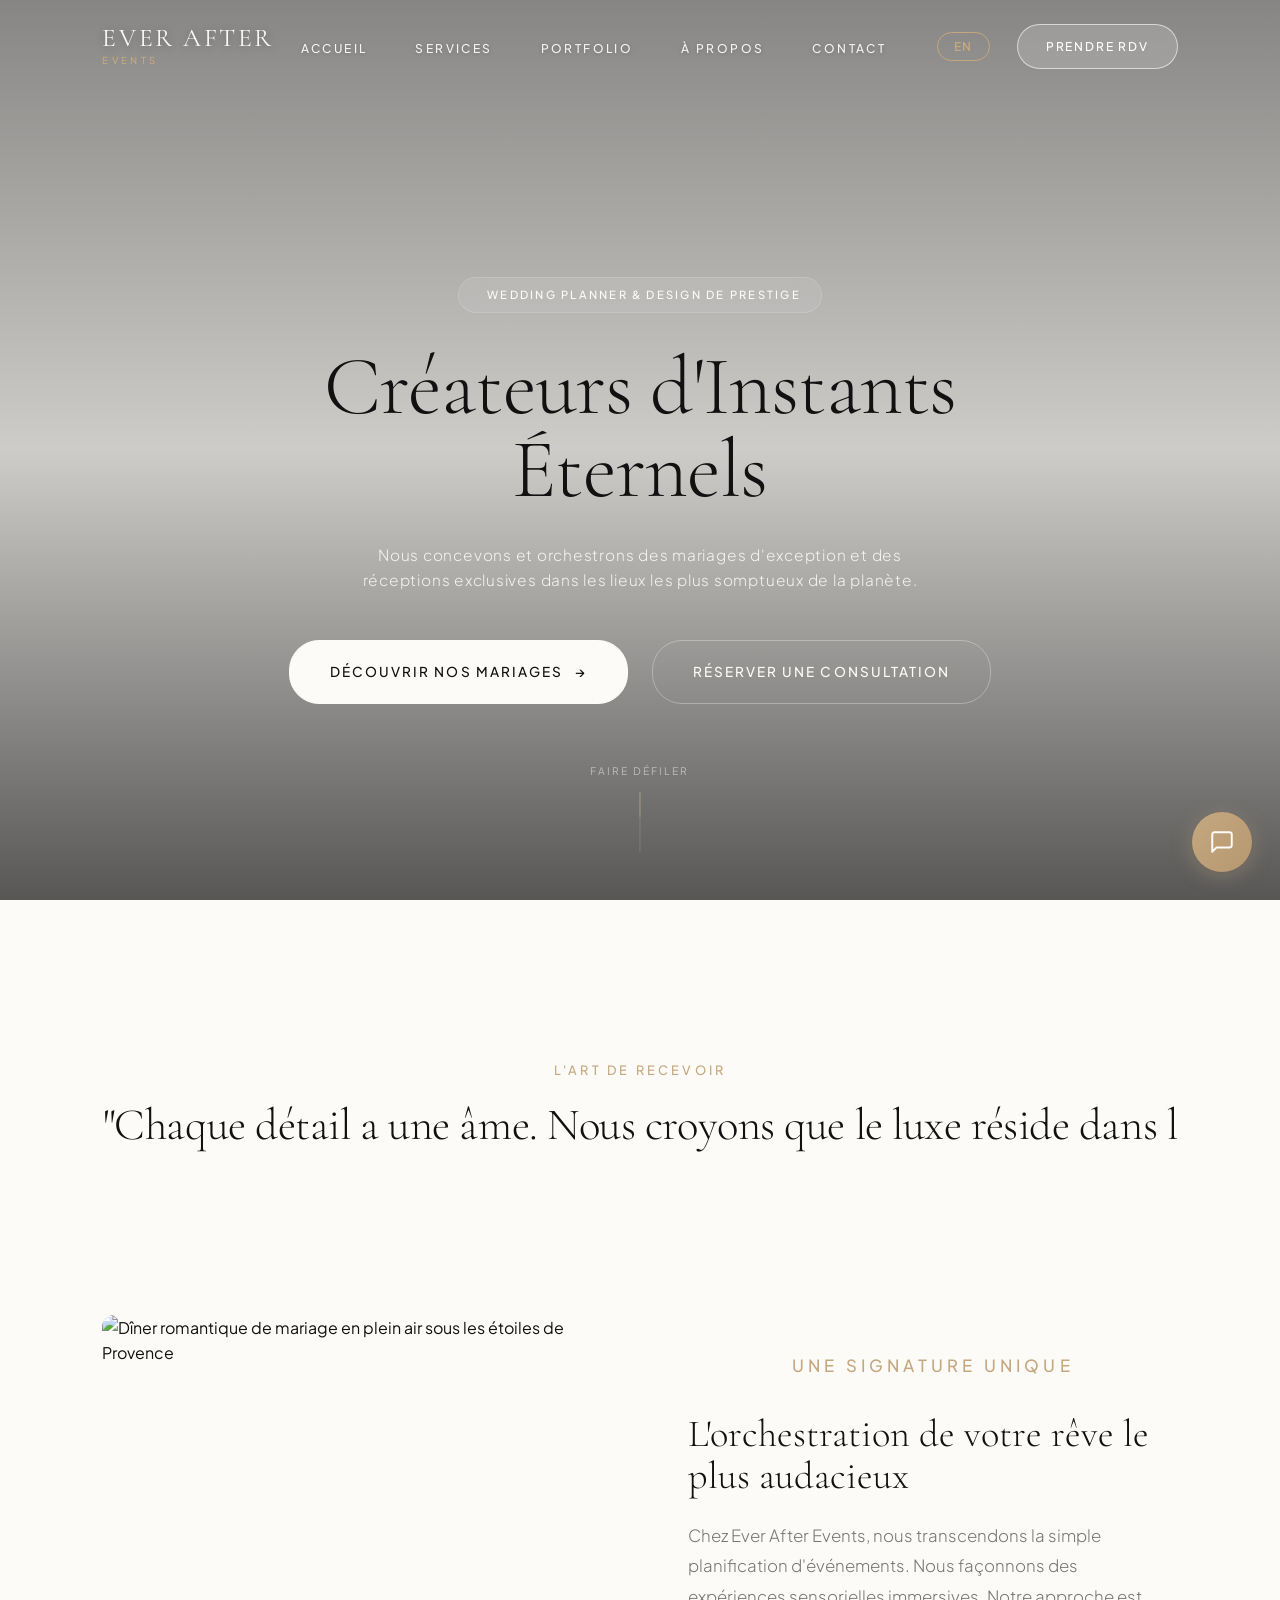
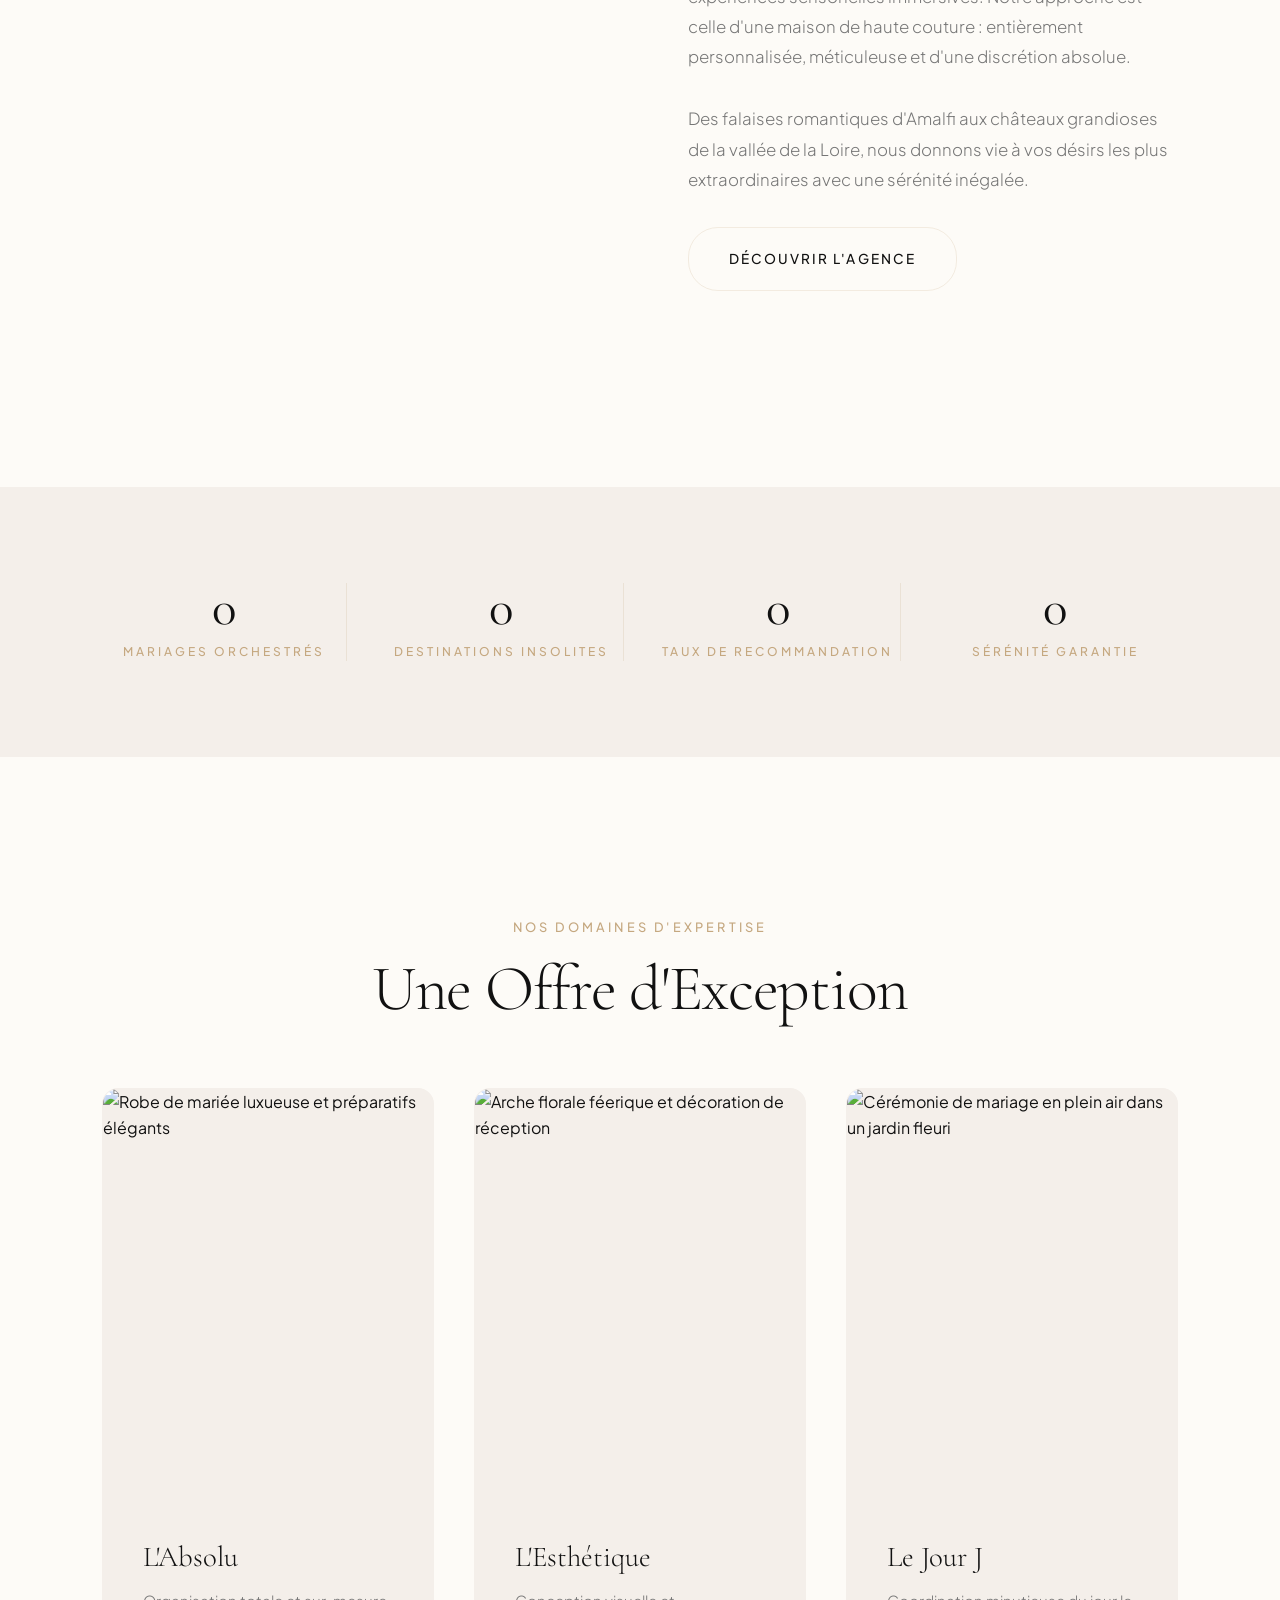
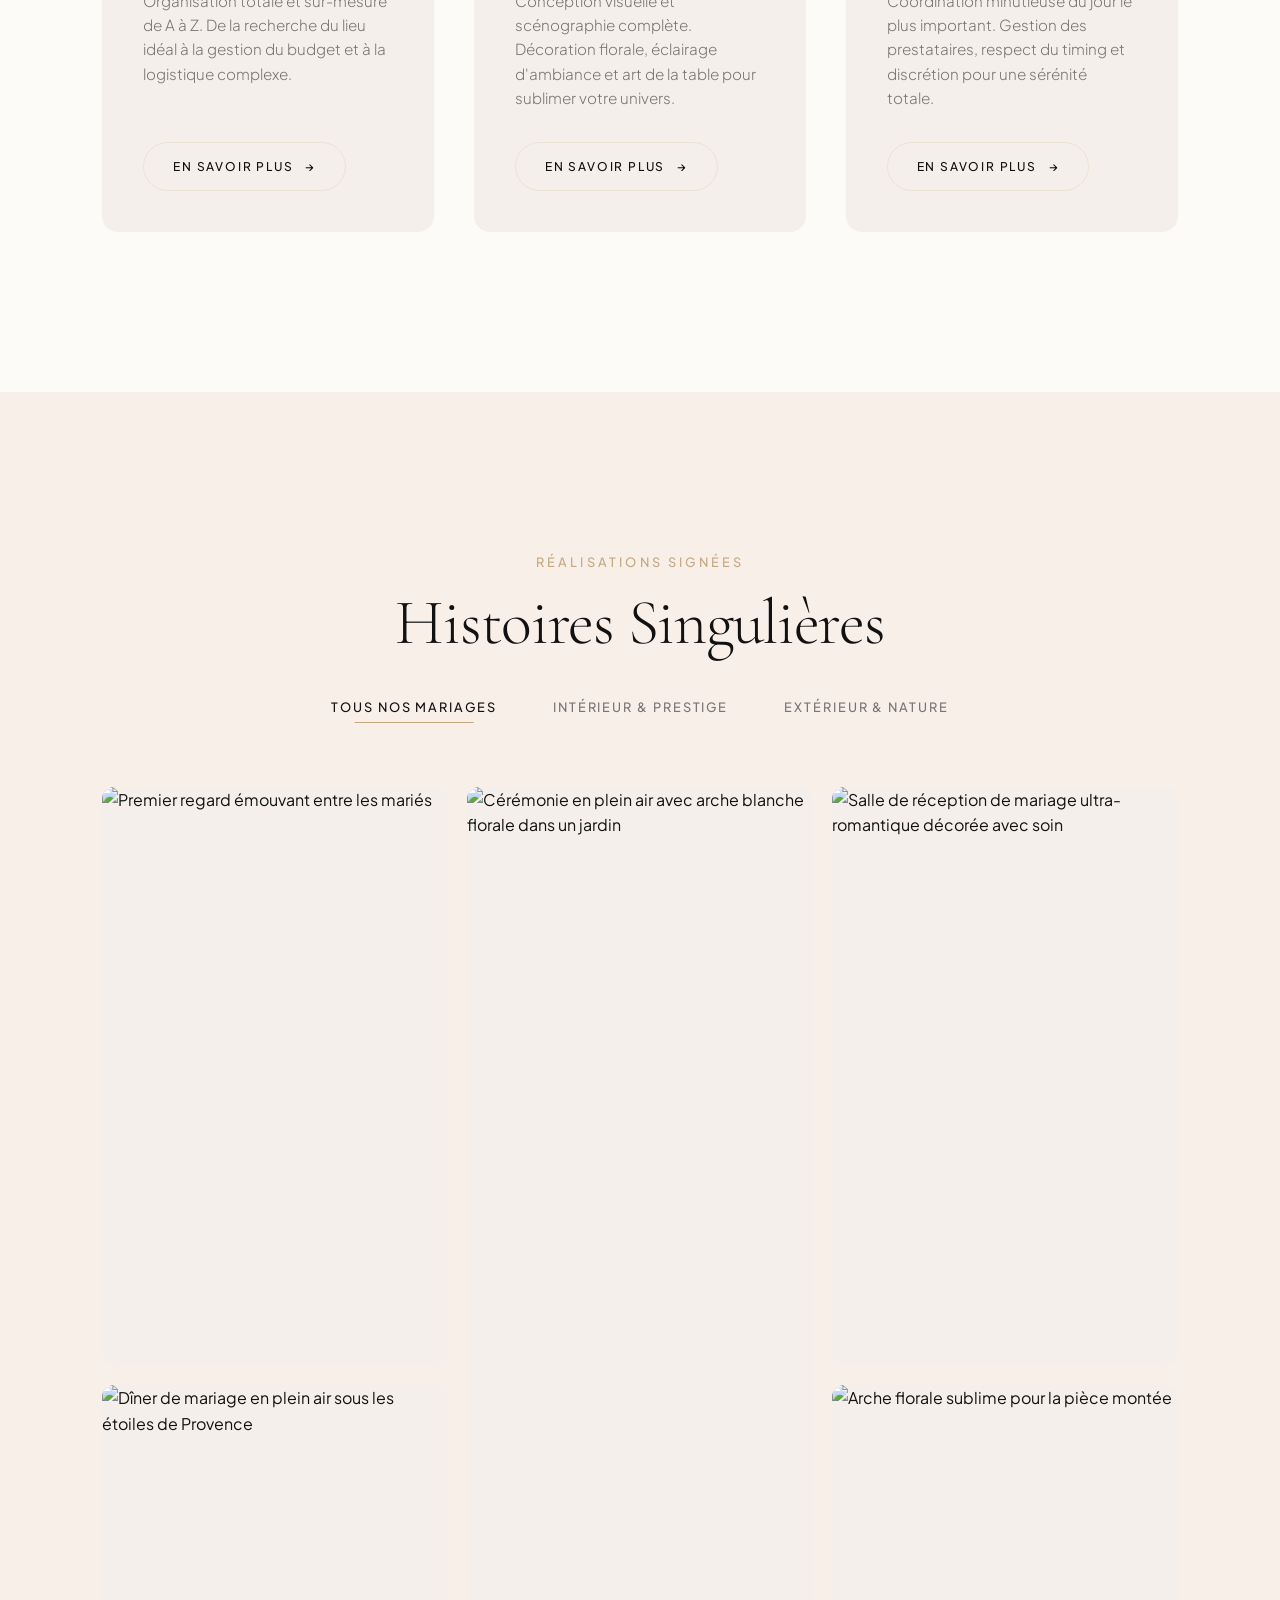
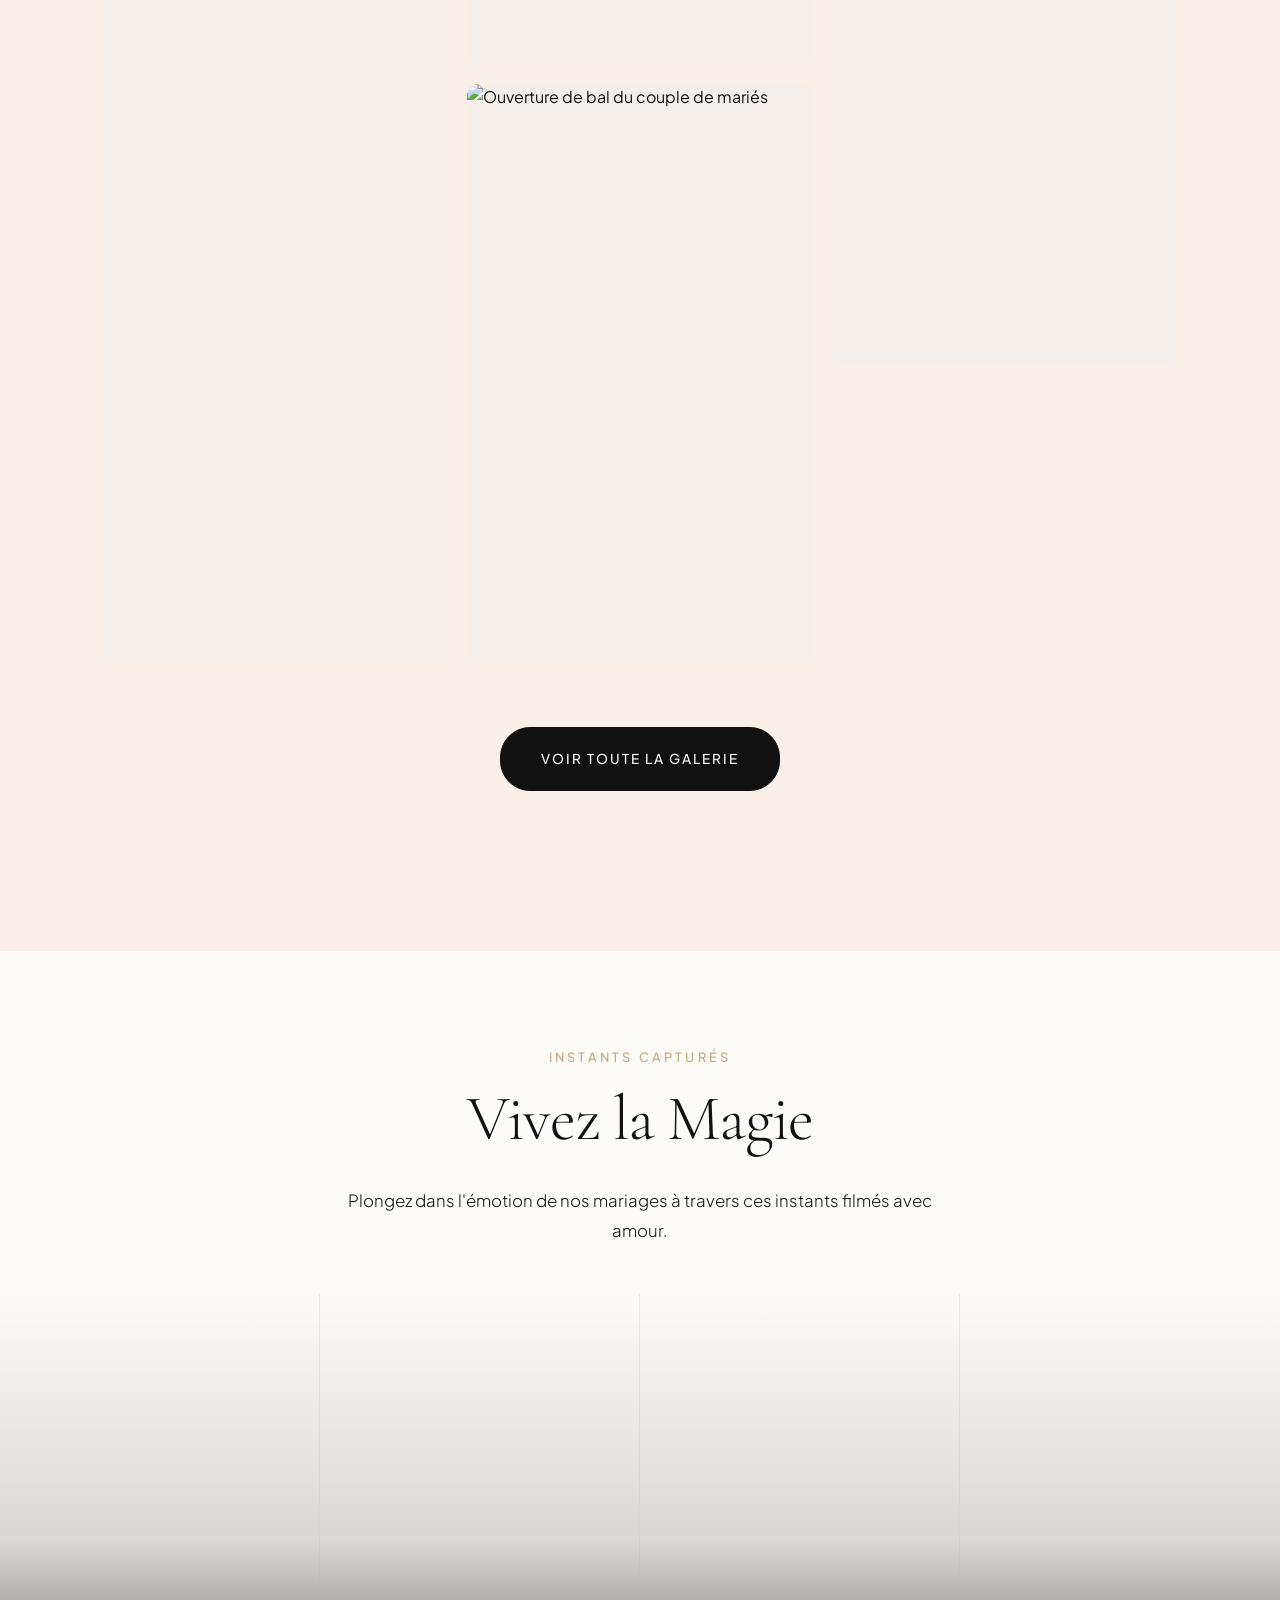
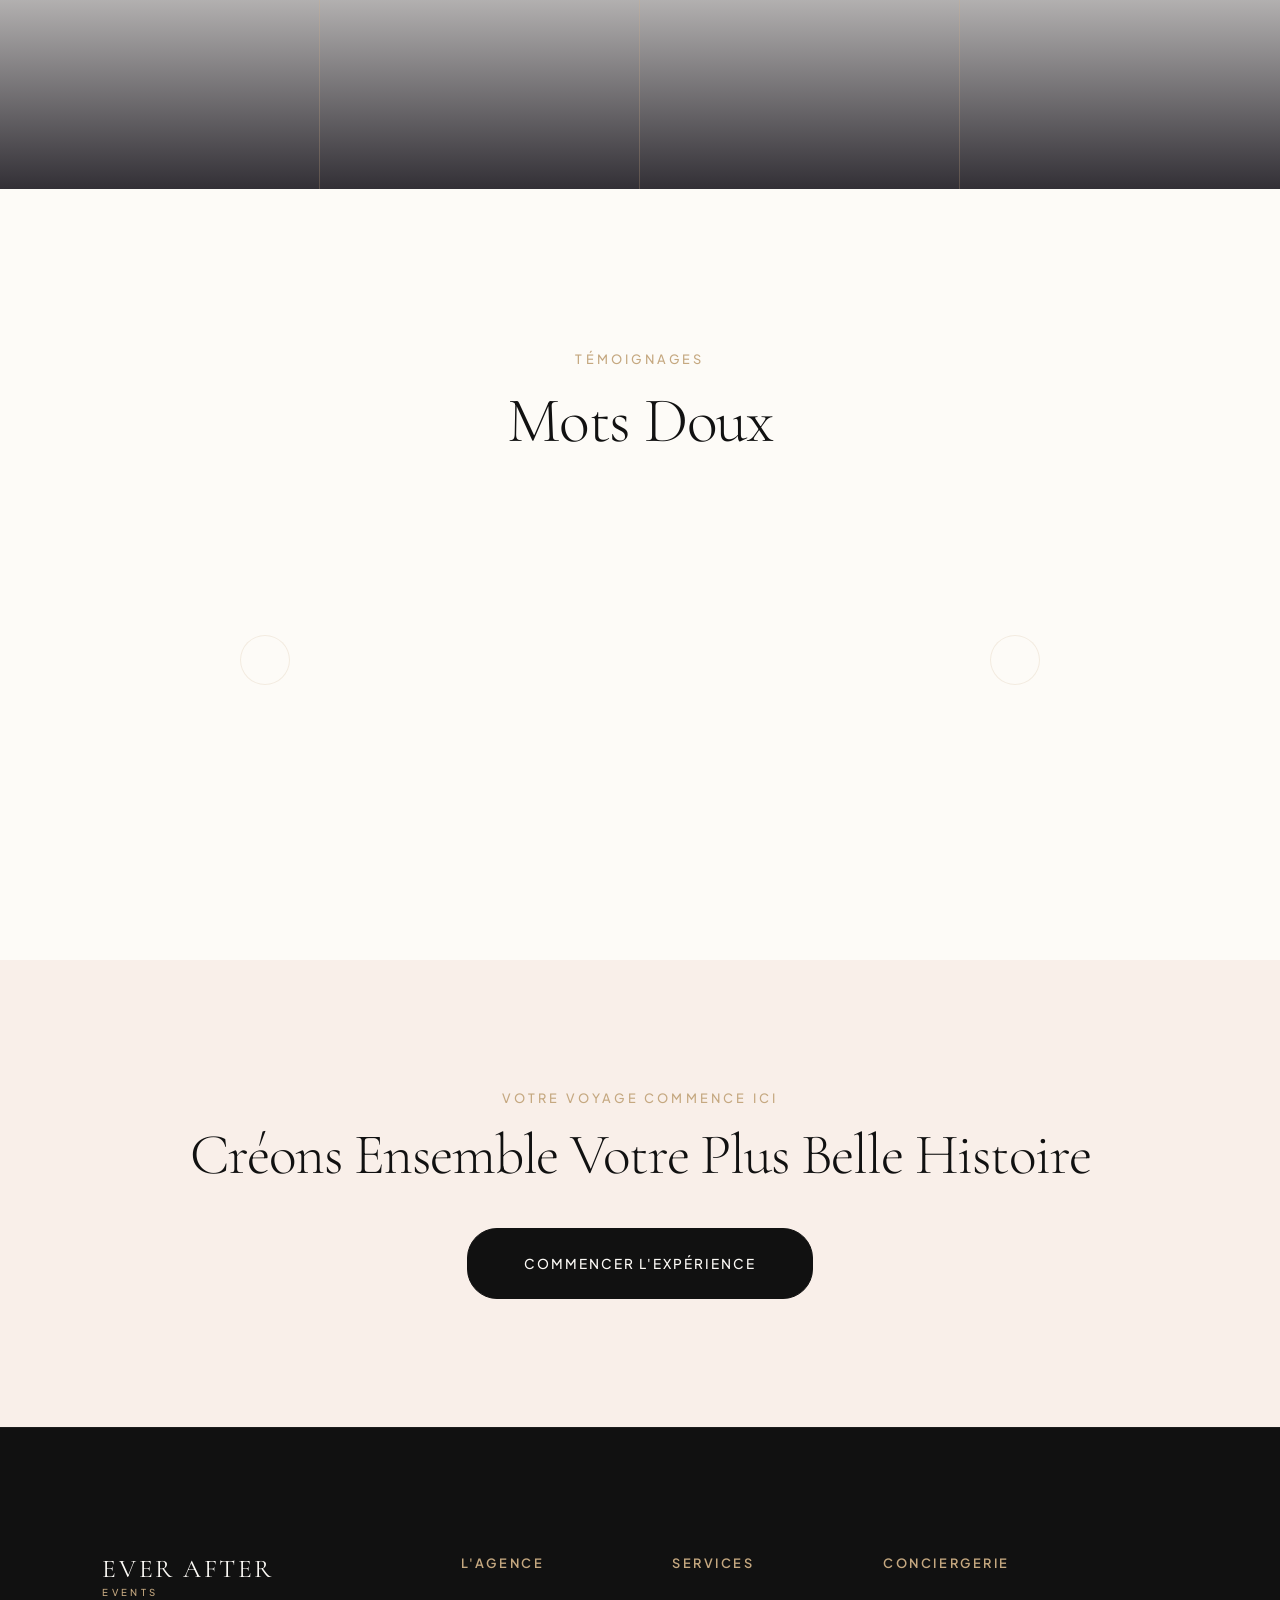
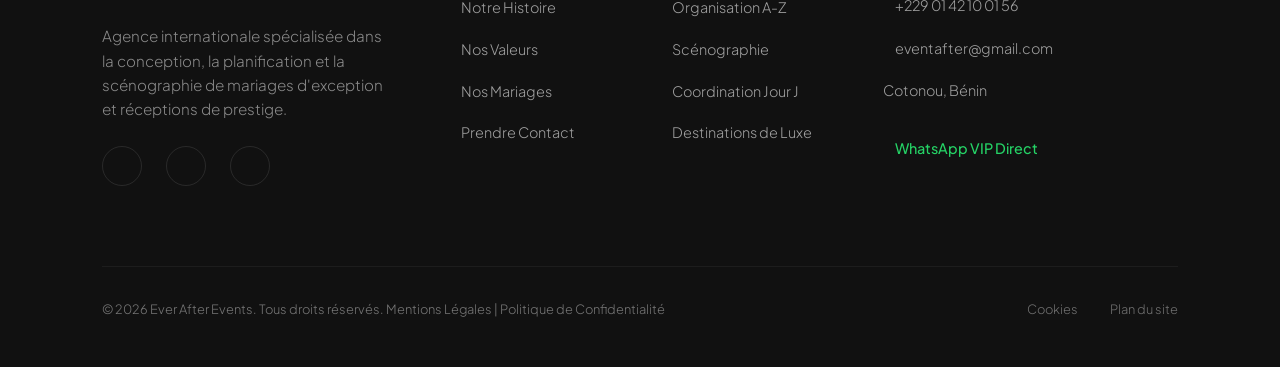
==== index.html @ f884e90e "debut" ====
<!DOCTYPE html>
<html lang="fr">

<head>
    <meta charset="UTF-8">
    <meta name="viewport" content="width=device-width, initial-scale=1.0">
    <title>Ever After Events | Wedding Planner & Décorateur de Luxe</title>

    <!-- SEO & Metadata -->
    <meta name="description"
        content="Ever After Events orchestre vos mariages de prestige et réceptions haut de gamme en France et à l'international. Faites l'expérience du luxe absolu et de la sérénité.">
    <meta name="keywords"
        content="wedding planner luxe, organisateur mariage prestige, decoration mariage haut de gamme, coordination jour j, ever after events">
    <meta name="author" content="Ever After Events">

    <!-- Open Graph / Facebook -->
    <meta property="og:type" content="website">
    <meta property="og:url" content="https://www.everafterevents.com/">
    <meta property="og:title" content="Ever After Events | Wedding Planner & Décorateur de Luxe">
    <meta property="og:description"
        content="Ever After Events orchestre vos mariages de prestige et réceptions haut de gamme en France et à l'international. Faites l'expérience du luxe absolu.">
    <meta property="og:image" content="images/hero_fallback.png">

    <!-- Twitter -->
    <meta property="twitter:card" content="summary_large_image">
    <meta property="twitter:url" content="https://www.everafterevents.com/">
    <meta property="twitter:title" content="Ever After Events | Wedding Planner & Décorateur de Luxe">
    <meta property="twitter:description"
        content="Ever After Events orchestre vos mariages de prestige et réceptions haut de gamme.">
    <meta property="twitter:image" content="images/hero_fallback.png">

    <!-- Stylesheets -->
    <link rel="stylesheet" href="https://cdn.jsdelivr.net/npm/swiper@11/swiper-bundle.min.css">
    <link rel="stylesheet" href="css/main.css">
    <link rel="stylesheet" href="css/nav.css">
    <link rel="stylesheet" href="css/pages.css">
    <link rel="stylesheet" href="css/lang.css">
    <link rel="stylesheet" href="css/chatbot.css">

    <!-- Google tag (gtag.js) -->
    <script async src="https://www.googletagmanager.com/gtag/js?id=G-VEGGFT72RF"></script>
    <script>
        window.dataLayer = window.dataLayer || [];
        function gtag() { dataLayer.push(arguments); }
        gtag('js', new Date());

        gtag('config', 'G-VEGGFT72RF');
    </script>

    <!-- Schema.org JSON-LD (SEO) -->
    <script type="application/ld+json">
    {
      "@context": "https://schema.org",
      "@type": "ProfessionalService",
      "name": "Ever After Events",
      "image": "images/hero_fallback.png",
      "description": "Agence de Wedding Planner et Décoration de luxe spécialisée dans les mariages de prestige au Bénin et à l'étranger.",
      "address": {
        "@type": "PostalAddress",
        "streetAddress": "Cotonou",
        "addressLocality": "Cotonou",
        "postalCode": "",
        "addressCountry": "BJ"
      },
      "geo": {
        "@type": "GeoCoordinates",
        "latitude": 6.3667,
        "longitude": 2.4333
      },
      "telephone": "+2290142100156",
      "priceRange": "$$$$"
    }
    </script>
</head>

<body class="has-hero-video">

    <!-- Header Navigation -->
    <header class="site-header">
        <div class="container nav-container">
            <a href="index.html" class="logo" aria-label="Ever After Events - Page d'accueil">
                <span class="logo-main">Ever After</span>
                <span class="logo-sub">Events</span>
            </a>

            <nav role="navigation">
                <ul class="nav-menu">
                    <li><a href="index.html" class="nav-link" data-fr="Accueil" data-en="Home">Accueil</a></li>
                    <li><a href="services.html" class="nav-link" data-fr="Services" data-en="Services">Services</a></li>
                    <li><a href="portfolio.html" class="nav-link" data-fr="Portfolio" data-en="Portfolio">Portfolio</a>
                    </li>
                    <li><a href="about.html" class="nav-link" data-fr="À Propos" data-en="About Us">À Propos</a></li>
                    <li><a href="contact.html" class="nav-link" data-fr="Contact" data-en="Contact">Contact</a></li>
                </ul>
            </nav>
            <button id="langToggle" aria-label="Toggle language" class="lang-toggle">EN/FR</button>

            <div class="header-cta">
                <a href="contact.html" class="btn-primary" data-fr="Prendre RDV" data-en="Book an Appt">Prendre RDV</a>
            </div>

            <button class="mobile-toggle" id="mobileToggle" aria-label="Menu de navigation" aria-expanded="false">
                <span></span>
                <span></span>
                <span></span>
            </button>
        </div>
    </header>

    <!-- Mobile Navigation Overlay -->
    <div class="mobile-menu-overlay" id="mobileMenu" aria-hidden="true">
        <ul class="mobile-nav-list">
            <li><a href="index.html" class="mobile-nav-link" data-fr="Accueil" data-en="Home">Accueil</a></li>
            <li><a href="services.html" class="mobile-nav-link" data-fr="Services" data-en="Services">Services</a></li>
            <li><a href="portfolio.html" class="mobile-nav-link" data-fr="Portfolio" data-en="Portfolio">Portfolio</a>
            </li>
            <li><a href="about.html" class="mobile-nav-link" data-fr="À Propos" data-en="About Us">À Propos</a></li>
            <li><a href="contact.html" class="mobile-nav-link" data-fr="Contact" data-en="Contact">Contact</a></li>
            <li class="mobile-nav-cta">
                <a href="contact.html" class="btn-primary" data-fr="Prendre RDV" data-en="Book an Appt">Prendre RDV</a>
            </li>
        </ul>
    </div>

    <main id="main-content">
        <!-- 1. HERO SECTION -->
        <section class="hero-section" aria-label="Présentation cinématique">
            <div class="hero-video-container">
                <!-- Hero: Ultra-romantic wedding reception (Royal Luxury Events) -->
                <video autoplay muted loop playsinline
                    poster="https://i.pinimg.com/736x/ff/8e/a3/ff8ea311d7c9a81014f3ec97b24a2b2d.jpg" id="heroVideo">
                    <source
                        src="https://v1.pinimg.com/videos/iht/expMp4/8d/db/a4/8ddba44943a92792f645bde6e4670ed0_720w.mp4"
                        type="video/mp4">
                    <source src="https://v1.pinimg.com/videos/iht/hls/8d/db/a4/8ddba44943a92792f645bde6e4670ed0.m3u8"
                        type="application/x-mpegURL">
                </video>
            </div>
            <div class="hero-overlay"></div>

            <div class="hero-content">
                <div class="hero-badge">
                    <i data-lucide="sparkles" aria-hidden="true"></i>
                    <span data-fr="Wedding Planner & Design de Prestige"
                        data-en="Prestige Wedding Planner & Design">Wedding Planner & Design de Prestige</span>
                </div>
                <h1 class="hero-title" data-fr="Créateurs d'Instants Éternels" data-en="Creators of Eternal Moments">
                    Créateurs d'Instants Éternels</h1>
                <p class="hero-subtitle"
                    data-fr="Nous concevons et orchestrons des mariages d'exception et des réceptions exclusives dans les lieux les plus somptueux de la planète."
                    data-en="We design and orchestrate exceptional weddings and exclusive receptions in the most sumptuous venues on the planet.">
                    Nous concevons et orchestrons des mariages d'exception et des réceptions exclusives dans les lieux
                    les plus somptueux de la planète.</p>
                <div class="hero-ctas">
                    <a href="portfolio.html" class="btn-primary"><span data-fr="Découvrir nos mariages"
                            data-en="Discover our weddings">Découvrir nos mariages</span> <span
                            class="btn-icon">→</span></a>
                    <a href="contact.html" class="btn-secondary" data-fr="Réserver une consultation"
                        data-en="Book a consultation">Réserver une consultation</a>
                </div>
            </div>

            <div class="scroll-indicator">
                <span data-fr="Faire Défiler" data-en="Scroll Down">Faire Défiler</span>
                <div class="scroll-line"></div>
            </div>
        </section>

        <!-- 2. BRAND STATEMENT -->
        <section class="brand-intro" aria-label="Notre philosophie">
            <div class="container">
                <p class="editorial-subtitle" data-fr="L'Art de Recevoir" data-en="The Art of Hosting">L'Art de Recevoir
                </p>
                <h2 class="brand-statement-text"
                    data-fr='"Chaque détail a une âme. Nous croyons que le luxe réside dans l' harmonie invisible des
                    moments parfaits, là où l'émotion rencontre la perfection absolue."'
                    data-en='"Every detail has a soul. We believe that luxury lies in the invisible harmony of perfect moments, where emotion meets absolute perfection."'>
                    "Chaque détail a une âme. Nous croyons que le luxe réside dans l'harmonie invisible des moments
                    parfaits, là où l'émotion rencontre la perfection absolue."
                </h2>
            </div>
        </section>

        <!-- 3. DETAILED ABOUT TEASER -->
        <section class="about-teaser-section" style="padding-top: 0;">
            <div class="container">
                <div class="editorial-grid">
                    <div class="editorial-img-wrapper">
                        <img src="https://i.pinimg.com/736x/46/0e/74/460e74593bf3c1f41a5a99eb8a72fef8.jpg"
                            alt="Dîner romantique de mariage en plein air sous les étoiles de Provence" loading="lazy">
                    </div>
                    <div class="editorial-content-block">
                        <p class="editorial-subtitle" data-fr="Une Signature Unique" data-en="A Unique Signature">Une
                            Signature Unique</p>
                        <h3 data-fr="L'orchestration de votre rêve le plus audacieux"
                            data-en="The orchestration of your boldest dream">L'orchestration de votre rêve le plus
                            audacieux</h3>
                        <p data-fr="Chez Ever After Events, nous transcendons la simple planification d'événements. Nous façonnons des expériences sensorielles immersives. Notre approche est celle d'une maison de haute couture : entièrement personnalisée, méticuleuse et d'une discrétion absolue."
                            data-en="At Ever After Events, we transcend simple event planning. We shape immersive sensory experiences. Our approach is that of a haute couture house: fully customized, meticulous, and with absolute discretion.">
                            Chez Ever After Events, nous transcendons la simple planification d'événements. Nous
                            façonnons des expériences sensorielles immersives. Notre approche est celle d'une maison de
                            haute couture : entièrement personnalisée, méticuleuse et d'une discrétion absolue.</p>
                        <p data-fr="Des falaises romantiques d'Amalfi aux châteaux grandioses de la vallée de la Loire, nous donnons vie à vos désirs les plus extraordinaires avec une sérénité inégalée."
                            data-en="From the romantic cliffs of Amalfi to the grandiose castles of the Loire Valley, we bring your most extraordinary desires to life with unparalleled serenity.">
                            Des falaises romantiques d'Amalfi aux châteaux grandioses de la vallée de la Loire, nous
                            donnons vie à vos désirs les plus extraordinaires avec une sérénité inégalée.</p>
                        <a href="about.html" class="btn-secondary" data-fr="Découvrir l'Agence"
                            data-en="Discover the Agency">Découvrir l'Agence</a>
                    </div>
                </div>
            </div>
        </section>

        <!-- 4. STATS SECTION -->
        <section class="stats-section" aria-label="Nos accomplissements">
            <div class="container">
                <div class="stats-grid">
                    <div class="stat-item">
                        <div class="stat-number" data-target="150" data-suffix="+">0</div>
                        <div class="stat-label" data-fr="Mariages Orchestrés" data-en="Weddings Orchestrated">Mariages
                            Orchestrés</div>
                    </div>
                    <div class="stat-item">
                        <div class="stat-number" data-target="12" data-suffix="">0</div>
                        <div class="stat-label" data-fr="Destinations Insolites" data-en="Exotic Destinations">
                            Destinations Insolites</div>
                    </div>
                    <div class="stat-item">
                        <div class="stat-number" data-target="98" data-suffix="%">0</div>
                        <div class="stat-label" data-fr="Taux de Recommandation" data-en="Recommendation Rate">Taux de
                            Recommandation</div>
                    </div>
                    <div class="stat-item">
                        <div class="stat-number" data-target="100" data-suffix="%">0</div>
                        <div class="stat-label" data-fr="Sérénité Garantie" data-en="Guaranteed Serenity">Sérénité
                            Garantie</div>
                    </div>
                </div>
            </div>
        </section>

        <!-- 5. SERVICES SECTION -->
        <section class="services-section" aria-label="Nos Prestations">
            <div class="container">
                <p class="editorial-subtitle" data-fr="Nos Domaines d'Expertise" data-en="Our Areas of Expertise">Nos
                    Domaines d'Expertise</p>
                <h2 class="editorial-title" data-fr="Une Offre d'Exception" data-en="An Exceptional Offering">Une Offre
                    d'Exception</h2>

                <div class="services-grid">
                    <!-- Service 1 -->
                    <article class="service-card">
                        <div class="service-card-img">
                            <img src="https://i.pinimg.com/736x/d0/69/b4/d069b4ae36eaba20a58231d786a5a323.jpg"
                                alt="Robe de mariée luxueuse et préparatifs élégants" loading="lazy">
                        </div>
                        <div class="service-card-content">
                            <h3 class="service-card-title" data-fr="L'Absolu" data-en="The Absolute">L'Absolu</h3>
                            <p class="service-card-desc"
                                data-fr="Organisation totale et sur-mesure de A à Z. De la recherche du lieu idéal à la gestion du budget et à la logistique complexe."
                                data-en="Total and bespoke organization from A to Z. From finding the perfect venue to budget management and complex logistics.">
                                Organisation totale et sur-mesure de A à Z. De la recherche du lieu idéal à la gestion
                                du budget et à la logistique complexe.</p>
                            <a href="services.html" class="btn-secondary"><span data-fr="En savoir plus"
                                    data-en="Learn more">En savoir plus</span> <span class="btn-icon">→</span></a>
                        </div>
                    </article>

                    <!-- Service 2 -->
                    <article class="service-card">
                        <div class="service-card-img">
                            <img src="https://i.pinimg.com/736x/3a/d7/67/3ad76785781b738f2348a21368a0283e.jpg"
                                alt="Arche florale féerique et décoration de réception" loading="lazy">
                        </div>
                        <div class="service-card-content">
                            <h3 class="service-card-title" data-fr="L'Esthétique" data-en="The Aesthetics">L'Esthétique
                            </h3>
                            <p class="service-card-desc"
                                data-fr="Conception visuelle et scénographie complète. Décoration florale, éclairage d'ambiance et art de la table pour sublimer votre univers."
                                data-en="Complete visual design and scenography. Floral decoration, ambient lighting, and tableware styling to elevate your universe.">
                                Conception visuelle et scénographie complète. Décoration florale, éclairage d'ambiance
                                et art de la table pour sublimer votre univers.</p>
                            <a href="services.html" class="btn-secondary"><span data-fr="En savoir plus"
                                    data-en="Learn more">En savoir plus</span> <span class="btn-icon">→</span></a>
                        </div>
                    </article>

                    <!-- Service 3 -->
                    <article class="service-card">
                        <div class="service-card-img">
                            <img src="https://i.pinimg.com/736x/b5/7f/82/b57f82b29b6a5901a81945f2332aa225.jpg"
                                alt="Cérémonie de mariage en plein air dans un jardin fleuri" loading="lazy">
                        </div>
                        <div class="service-card-content">
                            <h3 class="service-card-title" data-fr="Le Jour J" data-en="The Wedding Day">Le Jour J</h3>
                            <p class="service-card-desc"
                                data-fr="Coordination minutieuse du jour le plus important. Gestion des prestataires, respect du timing et discrétion pour une sérénité totale."
                                data-en="Meticulous coordination of the most important day. Vendor management, timing control, and absolute discretion for complete peace of mind.">
                                Coordination minutieuse du jour le plus important. Gestion des prestataires, respect du
                                timing et discrétion pour une sérénité totale.</p>
                            <a href="services.html" class="btn-secondary"><span data-fr="En savoir plus"
                                    data-en="Learn more">En savoir plus</span> <span class="btn-icon">→</span></a>
                        </div>
                    </article>
                </div>
            </div>
        </section>

        <!-- 6. PORTFOLIO TEASER (Masonry) -->
        <section class="gallery-section" aria-label="Aperçu du Portfolio">
            <div class="container">
                <p class="editorial-subtitle" data-fr="Réalisations Signées" data-en="Signature Realizations">
                    Réalisations Signées</p>
                <h2 class="editorial-title" data-fr="Histoires Singulières" data-en="Singular Stories">Histoires
                    Singulières</h2>

                <div class="gallery-filters">
                    <button class="filter-btn active" data-filter="all" data-fr="Tous nos mariages"
                        data-en="All Weddings">Tous nos mariages</button>
                    <button class="filter-btn" data-filter="chateau" data-fr="Intérieur & Prestige"
                        data-en="Indoor & Prestige">Intérieur & Prestige</button>
                    <button class="filter-btn" data-filter="exterieur" data-fr="Extérieur & Nature"
                        data-en="Outdoor & Nature">Extérieur & Nature</button>
                </div>

                <div class="masonry-grid">
                    <!-- Item 1: First look, romantic moment -->
                    <div class="gallery-item size-medium" data-category="chateau">
                        <img src="https://i.pinimg.com/736x/c4/71/96/c47196360e02fb57d1464100ee91ddc7.jpg"
                            alt="Premier regard émouvant entre les mariés" loading="lazy">
                        <div class="gallery-overlay">
                            <h3 class="gallery-item-title" data-fr="Le Premier Regard" data-en="First Look">Le Premier
                                Regard</h3>
                            <span class="gallery-item-tag" data-fr="Moment Éternel" data-en="Eternal Moment">Moment
                                Éternel</span>
                        </div>
                    </div>
                    <!-- Item 2: Outdoor wedding garden setup -->
                    <div class="gallery-item size-large" data-category="exterieur">
                        <img src="https://i.pinimg.com/736x/b5/7f/82/b57f82b29b6a5901a81945f2332aa225.jpg"
                            alt="Cérémonie en plein air avec arche blanche florale dans un jardin" loading="lazy">
                        <div class="gallery-overlay">
                            <h3 class="gallery-item-title" data-fr="Cérémonie en Plein Air" data-en="Outdoor Ceremony">
                                Cérémonie en Plein Air</h3>
                            <span class="gallery-item-tag" data-fr="Jardin & Nature" data-en="Garden & Nature">Jardin &
                                Nature</span>
                        </div>
                    </div>
                    <!-- Item 3: Wedding reception hall -->
                    <div class="gallery-item size-medium" data-category="chateau">
                        <img src="https://i.pinimg.com/736x/ff/8e/a3/ff8ea311d7c9a81014f3ec97b24a2b2d.jpg"
                            alt="Salle de réception de mariage ultra-romantique décorée avec soin" loading="lazy">
                        <div class="gallery-overlay">
                            <h3 class="gallery-item-title" data-fr="Réception d'Exception"
                                data-en="Exceptional Reception">Réception d'Exception</h3>
                            <span class="gallery-item-tag" data-fr="Prestige & Élégance"
                                data-en="Prestige & Elegance">Prestige & Élégance</span>
                        </div>
                    </div>
                    <!-- Item 4: Outdoor Provence dinner -->
                    <div class="gallery-item size-large" data-category="exterieur">
                        <img src="https://i.pinimg.com/736x/46/0e/74/460e74593bf3c1f41a5a99eb8a72fef8.jpg"
                            alt="Dîner de mariage en plein air sous les étoiles de Provence" loading="lazy">
                        <div class="gallery-overlay">
                            <h3 class="gallery-item-title" data-fr="Dîner Provençal" data-en="Provence Dinner">Dîner
                                Provençal</h3>
                            <span class="gallery-item-tag" data-fr="Provence, France"
                                data-en="Provence, France">Provence, France</span>
                        </div>
                    </div>
                    <!-- Item 5: Floral arch -->
                    <div class="gallery-item size-medium" data-category="chateau">
                        <img src="https://i.pinimg.com/736x/3a/d7/67/3ad76785781b738f2348a21368a0283e.jpg"
                            alt="Arche florale sublime pour la pièce montée" loading="lazy">
                        <div class="gallery-overlay">
                            <h3 class="gallery-item-title" data-fr="L'Arche en Fleurs" data-en="Floral Arch">L'Arche en
                                Fleurs</h3>
                            <span class="gallery-item-tag" data-fr="Décoration Florale"
                                data-en="Floral Decoration">Décoration Florale</span>
                        </div>
                    </div>
                    <!-- Item 6: Couple dance -->
                    <div class="gallery-item size-medium" data-category="exterieur">
                        <img src="https://i.pinimg.com/736x/71/fd/d8/71fdd8e1ba632b78c8df686ba32b7426.jpg"
                            alt="Ouverture de bal du couple de mariés" loading="lazy">
                        <div class="gallery-overlay">
                            <h3 class="gallery-item-title" data-fr="Ouverture de Bal" data-en="First Dance">Ouverture de
                                Bal</h3>
                            <span class="gallery-item-tag" data-fr="Danse & Célébration"
                                data-en="Dance & Celebration">Danse & Célébration</span>
                        </div>
                    </div>
                </div>

                <div style="text-align: center; margin-top: 4rem;">
                    <a href="portfolio.html" class="btn-primary" data-fr="Voir toute la galerie"
                        data-en="View Entire Gallery">Voir toute la galerie</a>
                </div>
            </div>
        </section>

        <!-- 7. CINEMATIC VIDEO AMBIANCE SECTION -->
        <section class="video-ambiance-section" aria-label="Ambiance Vidéo">
            <div class="container">
                <p class="editorial-subtitle" data-fr="Instants Capturés" data-en="Captured Moments">Instants Capturés
                </p>
                <h2 class="editorial-title" data-fr="Vivez la Magie" data-en="Experience the Magic">Vivez la Magie</h2>
                <p class="editorial-description"
                    data-fr="Plongez dans l'émotion de nos mariages à travers ces instants filmés avec amour."
                    data-en="Immerse yourself in the emotion of our weddings through these lovingly filmed moments.">
                    Plongez dans l'émotion de nos mariages à travers ces instants filmés avec amour.</p>
            </div>
            <div class="video-strip">
                <!-- Video 1: Wedding dance entrance -->
                <div class="video-strip-item">
                    <video autoplay muted loop playsinline
                        poster="https://i.pinimg.com/736x/d0/69/b4/d069b4ae36eaba20a58231d786a5a323.jpg"
                        class="strip-video">
                        <source src="https://v1.pinimg.com/videos/mc/720p/fd/2c/7e/fd2c7eb7bb7c38d00f7ab72f9bcec3e4.mp4"
                            type="video/mp4">
                    </video>
                    <div class="video-strip-label" data-fr="Entrée de la Mariée" data-en="Bridal Entrance">Entrée de la
                        Mariée</div>
                </div>
                <!-- Video 2: Outdoor Provence dinner -->
                <div class="video-strip-item">
                    <video autoplay muted loop playsinline
                        poster="https://i.pinimg.com/736x/46/0e/74/460e74593bf3c1f41a5a99eb8a72fef8.jpg"
                        class="strip-video">
                        <source src="https://v1.pinimg.com/videos/mc/720p/02/09/6a/02096a17f7af8ba4ad68ac999a42dbf6.mp4"
                            type="video/mp4">
                    </video>
                    <div class="video-strip-label" data-fr="Dîner sous les Étoiles" data-en="Dinner Under the Stars">
                        Dîner sous les Étoiles</div>
                </div>
                <!-- Video 3: Floral arch cake moment -->
                <div class="video-strip-item">
                    <video autoplay muted loop playsinline
                        poster="https://i.pinimg.com/736x/3a/d7/67/3ad76785781b738f2348a21368a0283e.jpg"
                        class="strip-video">
                        <source
                            src="https://v1.pinimg.com/videos/iht/expMp4/df/4a/f0/df4af081e6573895fb16932172b5c432_720w.mp4"
                            type="video/mp4">
                    </video>
                    <div class="video-strip-label" data-fr="L'Arche Florale" data-en="The Floral Arch">L'Arche Florale
                    </div>
                </div>
                <!-- Video 4: Ultra-romantic reception -->
                <div class="video-strip-item">
                    <video autoplay muted loop playsinline
                        poster="https://i.pinimg.com/736x/ff/8e/a3/ff8ea311d7c9a81014f3ec97b24a2b2d.jpg"
                        class="strip-video">
                        <source
                            src="https://v1.pinimg.com/videos/iht/expMp4/8d/db/a4/8ddba44943a92792f645bde6e4670ed0_720w.mp4"
                            type="video/mp4">
                    </video>
                    <div class="video-strip-label" data-fr="Réception de Rêve" data-en="Dream Reception">Réception de
                        Rêve</div>
                </div>
            </div>
        </section>

        <!-- 8. REVIEWS SECTION (Swiper Slider) -->
        <section class="reviews-section" aria-label="Avis Clients">
            <div class="container">
                <p class="editorial-subtitle" data-fr="Témoignages" data-en="Testimonials">Témoignages</p>
                <h2 class="editorial-title" data-fr="Mots Doux" data-en="Kind Words">Mots Doux</h2>

                <div class="reviews-carousel swiper">
                    <div class="swiper-wrapper">
                        <!-- Slide 1 -->
                        <div class="swiper-slide review-slide">
                            <blockquote class="review-quote"
                                data-fr='"Travailler avec Ever After Events a été la meilleure décision de notre mariage. Tout était au-delà de nos rêves les plus fous. L\'
                                équipe a su gérer chaque imprévu avec une grâce absolue."'
                                data-en='"Working with Ever After Events was the best decision of our wedding. Everything was beyond our wildest dreams. The team managed every unforeseen detail with absolute grace."'>
                                "Travailler avec Ever After Events a été la meilleure décision de notre mariage. Tout
                                était au-delà de nos rêves les plus fous. L'équipe a su gérer chaque imprévu avec une
                                grâce absolue."
                            </blockquote>
                            <div class="review-author">
                                <img src="images/founder.png" alt="Portrait de Sophie" class="review-avatar">
                                <span class="review-name">Sophie & Julien</span>
                                <span class="review-location" data-fr="Château de Vaux-le-Vicomte, Paris"
                                    data-en="Vaux-le-Vicomte Castle, Paris">Château de Vaux-le-Vicomte, Paris</span>
                                <div class="review-stars" aria-label="Note de 5 étoiles sur 5">
                                    <i data-lucide="star"></i>
                                    <i data-lucide="star"></i>
                                    <i data-lucide="star"></i>
                                    <i data-lucide="star"></i>
                                    <i data-lucide="star"></i>
                                </div>
                            </div>
                        </div>

                        <!-- Slide 2 -->
                        <div class="swiper-slide review-slide">
                            <blockquote class="review-quote"
                                data-fr='"Un sens du design extraordinaire, une coordination d\' une précision
                                chirurgicale, et pourtant, une douceur et une sérénité rassurantes tout au long de la
                                planification. Magique."'
                                data-en='"An extraordinary design sense, surgical precision coordination, and yet a reassuring sweetness and serenity throughout the planning. Magic."'>
                                "Un sens du design extraordinaire, une coordination d'une précision chirurgicale, et
                                pourtant, une douceur et une sérénité rassurantes tout au long de la planification.
                                Magique."
                            </blockquote>
                            <div class="review-author">
                                <img src="images/founder.png" alt="Portrait de Amara" class="review-avatar">
                                <span class="review-name">Amara & David</span>
                                <span class="review-location" data-fr="Villa d'Este, Lac de Côme"
                                    data-en="Villa d'Este, Lake Como">Villa d'Este, Lac de Côme</span>
                                <div class="review-stars" aria-label="Note de 5 étoiles sur 5">
                                    <i data-lucide="star"></i>
                                    <i data-lucide="star"></i>
                                    <i data-lucide="star"></i>
                                    <i data-lucide="star"></i>
                                    <i data-lucide="star"></i>
                                </div>
                            </div>
                        </div>
                    </div>

                    <!-- Navigation Buttons -->
                    <button class="swiper-nav-btn swiper-nav-prev" aria-label="Avis précédent">
                        <i data-lucide="chevron-left"></i>
                    </button>
                    <button class="swiper-nav-btn swiper-nav-next" aria-label="Avis suivant">
                        <i data-lucide="chevron-right"></i>
                    </button>
                </div>
            </div>
        </section>

        <!-- 8. HIGH-END CTA SECTION -->
        <section class="contact-banner"
            style="background-color: var(--color-bg-rose); padding: 8rem 0; text-align: center;">
            <div class="container">
                <p class="editorial-subtitle" data-fr="Votre Voyage Commence Ici" data-en="Your Journey Begins Here">
                    Votre Voyage Commence Ici</p>
                <h2 class="editorial-title" style="margin-bottom: 2.5rem; font-size: clamp(2.2rem, 4.5vw, 4.5rem);"
                    data-fr="Créons Ensemble Votre Plus Belle Histoire"
                    data-en="Let us Create Your Most Beautiful Story Together">Créons Ensemble Votre Plus Belle Histoire
                </h2>
                <a href="contact.html" class="btn-primary" style="padding: 1.5rem 3.5rem;"
                    data-fr="Commencer l'expérience" data-en="Begin the experience">Commencer l'expérience</a>
            </div>
        </section>
    </main>

    <!-- Lightbox Modal container -->
    <div class="lightbox-modal" id="lightboxModal" role="dialog" aria-modal="true"
        aria-label="Agrandissement de l'image">
        <button class="lightbox-close" aria-label="Fermer la vue agrandie">×</button>
        <div class="lightbox-content">
            <img src="" alt="" class="lightbox-img">
        </div>
    </div>

    <!-- Site Footer -->
    <footer class="site-footer">
        <div class="container">
            <div class="footer-grid">
                <div class="footer-col-brand">
                    <a href="index.html" class="logo" style="margin-bottom: 1.5rem;">
                        <span class="logo-main" style="color: var(--color-bg-light);">Ever After</span>
                        <span class="logo-sub">Events</span>
                    </a>
                    <p data-fr="Agence internationale spécialisée dans la conception, la planification et la scénographie de mariages d'exception et réceptions de prestige."
                        data-en="International agency specializing in the design, planning, and scenography of exceptional weddings and prestigious receptions.">
                        Agence internationale spécialisée dans la conception, la planification et la scénographie de
                        mariages d'exception et réceptions de prestige.</p>
                    <div class="social-icons-footer">
                        <a href="#" class="social-icon-btn" aria-label="Instagram"><i data-lucide="instagram"></i></a>
                        <a href="#" class="social-icon-btn" aria-label="Pinterest"><i data-lucide="pinterest"></i></a>
                        <a href="#" class="social-icon-btn" aria-label="Facebook"><i data-lucide="facebook"></i></a>
                    </div>
                </div>

                <div class="footer-col-links">
                    <h4 data-fr="L'Agence" data-en="The Agency">L'Agence</h4>
                    <ul class="footer-links-list">
                        <li><a href="about.html" data-fr="Notre Histoire" data-en="Our Story">Notre Histoire</a></li>
                        <li><a href="about.html#values" data-fr="Nos Valeurs" data-en="Our Values">Nos Valeurs</a></li>
                        <li><a href="portfolio.html" data-fr="Nos Mariages" data-en="Our Weddings">Nos Mariages</a></li>
                        <li><a href="contact.html" data-fr="Prendre Contact" data-en="Get in Touch">Prendre Contact</a>
                        </li>
                    </ul>
                </div>

                <div class="footer-col-links">
                    <h4 data-fr="Services" data-en="Services">Services</h4>
                    <ul class="footer-links-list">
                        <li><a href="services.html#absolu" data-fr="Organisation A-Z"
                                data-en="A-Z Planning">Organisation A-Z</a></li>
                        <li><a href="services.html#decor" data-fr="Scénographie" data-en="Scenography">Scénographie</a>
                        </li>
                        <li><a href="services.html#jourj" data-fr="Coordination Jour J"
                                data-en="Day-of Coordination">Coordination Jour J</a></li>
                        <li><a href="services.html#destinations" data-fr="Destinations de Luxe"
                                data-en="Luxury Destinations">Destinations de Luxe</a></li>
                    </ul>
                </div>

                <div class="footer-col-contact">
                    <h4 data-fr="Conciergerie" data-en="Concierge Service">Conciergerie</h4>
                    <div class="footer-contact-info">
                        <span><i data-lucide="phone"></i> +229 01 42 10 01 56</span>
                        <span><i data-lucide="mail"></i> eventafter@gmail.com</span>
                        <span data-fr="Cotonou, Bénin" data-en="Cotonou, Benin"><i data-lucide="map-pin"></i> Cotonou,
                            Bénin</span>
                        <span style="margin-top: 1rem;"><a href="https://wa.me/2290142100156" class="whatsapp-link"><i
                                    data-lucide="message-square"></i> <span data-fr="WhatsApp VIP Direct"
                                    data-en="WhatsApp VIP Direct">WhatsApp VIP Direct</span></a></span>
                    </div>
                </div>
            </div>

            <div class="footer-bottom">
                <p data-fr="&copy; 2026 Ever After Events. Tous droits réservés. Mentions Légales | Politique de Confidentialité"
                    data-en="&copy; 2026 Ever After Events. All rights reserved. Legal Notice | Privacy Policy">&copy;
                    2026 Ever After Events. Tous droits réservés. Mentions Légales | Politique de Confidentialité</p>
                <div class="footer-bottom-links">
                    <a href="#" data-fr="Cookies" data-en="Cookies">Cookies</a>
                    <a href="#" data-fr="Plan du site" data-en="Sitemap">Plan du site</a>
                </div>
            </div>
        </div>
    </footer>

    <!-- Chatbot placeholder -->
    <div id="chatbot-container"></div>

    <!-- Scripts -->
    <script src="https://unpkg.com/@studio-freight/lenis@1.0.34/dist/lenis.min.js"></script>
    <script src="https://cdnjs.cloudflare.com/ajax/libs/gsap/3.12.5/gsap.min.js"></script>
    <script src="https://cdnjs.cloudflare.com/ajax/libs/gsap/3.12.5/ScrollTrigger.min.js"></script>
    <script src="https://cdn.jsdelivr.net/npm/swiper@11/swiper-bundle.min.js"></script>
    <script src="https://unpkg.com/lucide@latest"></script>
    <script>
        lucide.createIcons();
    </script>
    <script src="js/main.js"></script>
    <script src="js/animations.js"></script>
    <script src="https://cdn.jsdelivr.net/npm/canvas-confetti@1.6.0/dist/confetti.browser.min.js"></script>
    <script src="js/flower_fall.js"></script>
    <script src="js/lang.js"></script>
    <script src="js/heroFallback.js"></script>
    <script src="js/chatbot.js"></script>
</body>

</html>
---- css/main.css ----
/* @import Google Fonts */
@import url('https://fonts.googleapis.com/css2?family=Cormorant+Garamond:ital,wght@0,300;0,400;0,500;0,600;1,300;1,400&family=Plus+Jakarta+Sans:wght@300;400;500;600;700&display=swap');

:root {
    /* Color Palette */
    --color-bg-light: #FDFBF7;
    --color-bg-beige: #F4EFEA;
    --color-bg-rose: #F9EFE9;
    --color-gold: #C5A880;
    --color-gold-hover: #B59870;
    --color-gold-light: #E7DFD5;
    --color-dark: #111111;
    --color-dark-light: #2D2D2D;
    --color-gray: #767676;
    --color-border: rgba(197, 168, 128, 0.2);
    
    /* Typography */
    --font-serif: 'Cormorant Garamond', serif;
    --font-sans: 'Plus Jakarta Sans', sans-serif;
    
    /* Transitions */
    --transition-smooth: all 0.6s cubic-bezier(0.16, 1, 0.3, 1);
    --transition-fast: all 0.3s cubic-bezier(0.25, 0.8, 0.25, 1);
    
    /* Spacing */
    --container-padding: 8vw;
}

/* Reset & Core Setup */
* {
    margin: 0;
    padding: 0;
    box-sizing: border-box;
    -webkit-font-smoothing: antialiased;
    -moz-osx-font-smoothing: grayscale;
}

html {
    scroll-behavior: initial; /* Essential for Lenis smooth scrolling */
    background-color: var(--color-bg-light);
    color: var(--color-dark);
}

body {
    font-family: var(--font-sans);
    font-size: 16px;
    line-height: 1.6;
    overflow-x: hidden;
    background-color: var(--color-bg-light);
}

/* Custom Scrollbar for Luxury Aesthetics */
::-webkit-scrollbar {
    width: 6px;
}
::-webkit-scrollbar-track {
    background: var(--color-bg-light);
}
::-webkit-scrollbar-thumb {
    background: var(--color-gold);
    border-radius: 3px;
}
::-webkit-scrollbar-thumb:hover {
    background: var(--color-gold-hover);
}

/* Structural Components */
.container {
    width: 100%;
    max-width: 1440px;
    margin: 0 auto;
    padding: 0 var(--container-padding);
}

/* Typography Hierarchy */
h1, h2, h3, h4, h5, h6 {
    font-family: var(--font-serif);
    font-weight: 300;
    line-height: 1.1;
    color: var(--color-dark);
}

p {
    font-weight: 300;
    color: var(--color-gray);
}

a {
    color: inherit;
    text-decoration: none;
    transition: var(--transition-fast);
}

img, video {
    max-width: 100%;
    height: auto;
    display: block;
}

/* Global Luxury Elements */
.editorial-title {
    font-size: clamp(2.5rem, 5vw, 5.5rem);
    font-weight: 300;
    text-align: center;
    letter-spacing: -0.02em;
    margin-bottom: 2rem;
}

.editorial-subtitle {
    font-family: var(--font-sans);
    font-size: clamp(0.75rem, 1vw, 0.9rem);
    text-transform: uppercase;
    letter-spacing: 0.25em;
    color: var(--color-gold);
    text-align: center;
    margin-bottom: 1rem;
    font-weight: 500;
}

/* Button & Link Styling */
.btn-primary {
    display: inline-flex;
    align-items: center;
    justify-content: center;
    padding: 1.25rem 2.5rem;
    font-family: var(--font-sans);
    font-size: 0.85rem;
    font-weight: 500;
    text-transform: uppercase;
    letter-spacing: 0.15em;
    color: var(--color-bg-light);
    background-color: var(--color-dark);
    border: 1px solid var(--color-dark);
    border-radius: 30px;
    cursor: pointer;
    overflow: hidden;
    position: relative;
    z-index: 1;
    transition: var(--transition-smooth);
}

.btn-primary::before {
    content: '';
    position: absolute;
    top: 50%;
    left: 50%;
    width: 100%;
    height: 100%;
    background-color: var(--color-gold);
    transform: translate(-50%, -50%) scale(0);
    border-radius: 50%;
    z-index: -1;
    transition: var(--transition-smooth);
}

.btn-primary:hover {
    color: var(--color-bg-light);
    border-color: var(--color-gold);
}

.btn-primary:hover::before {
    transform: translate(-50%, -50%) scale(1.1);
    border-radius: 30px;
}

.btn-secondary {
    display: inline-flex;
    align-items: center;
    justify-content: center;
    padding: 1.25rem 2.5rem;
    font-family: var(--font-sans);
    font-size: 0.85rem;
    font-weight: 500;
    text-transform: uppercase;
    letter-spacing: 0.15em;
    color: var(--color-dark);
    background-color: transparent;
    border: 1px solid var(--color-border);
    border-radius: 30px;
    cursor: pointer;
    transition: var(--transition-smooth);
}

.btn-secondary:hover {
    border-color: var(--color-dark);
    background-color: rgba(0, 0, 0, 0.02);
}

/* Magnetic Link & Interactive Icons */
.btn-icon {
    margin-left: 0.75rem;
    display: inline-flex;
    align-items: center;
    justify-content: center;
    transition: var(--transition-fast);
}

.btn-primary:hover .btn-icon {
    transform: translateX(5px);
}

/* Glassmorphism subtle overlay helper */
.glass-panel {
    background: rgba(253, 251, 247, 0.75);
    backdrop-filter: blur(20px);
    -webkit-backdrop-filter: blur(20px);
    border: 1px solid rgba(253, 251, 247, 0.3);
}

/* Text reveal mask helpers */
.reveal-wrapper {
    overflow: hidden;
    position: relative;
}

.reveal-inner {
    display: block;
}

/* Page Section padding default */
section {
    padding: 10rem 0;
    position: relative;
}

/* Mobile responsive fixes */
@media (max-width: 768px) {
    :root {
        --container-padding: 5vw;
    }
    section {
        padding: 6rem 0;
    }
}
/* Curseur fleur personnalisé */
body {
    cursor: url('../images/flower_cursor2.png'), auto;
}
---- css/nav.css ----
/* Navigation Bar */
header.site-header {
    position: fixed;
    top: 0;
    left: 0;
    width: 100%;
    z-index: 100;
    padding: 1.5rem 0;
    transition: background 0.5s ease, padding 0.4s ease, border-color 0.4s ease;
    border-bottom: 1px solid transparent;
}

/* Transparent state over hero video */
body.has-hero-video header.site-header:not(.scrolled) {
    background: transparent;
}

body.has-hero-video header.site-header:not(.scrolled) .logo-main {
    color: rgba(255, 255, 255, 0.95);
    text-shadow: 0 1px 8px rgba(0, 0, 0, 0.3);
}

body.has-hero-video header.site-header:not(.scrolled) .logo-sub {
    color: var(--color-gold);
}

body.has-hero-video header.site-header:not(.scrolled) .nav-link {
    color: rgba(255, 255, 255, 0.9);
    text-shadow: 0 1px 4px rgba(0, 0, 0, 0.2);
}

body.has-hero-video header.site-header:not(.scrolled) .nav-link:hover {
    color: var(--color-gold);
}

body.has-hero-video header.site-header:not(.scrolled) .btn-primary {
    background: rgba(255, 255, 255, 0.15);
    border: 1px solid rgba(255, 255, 255, 0.6);
    color: #fff;
    backdrop-filter: blur(6px);
}

body.has-hero-video header.site-header:not(.scrolled) .btn-primary:hover {
    background: var(--color-gold);
    border-color: var(--color-gold);
    color: var(--color-dark);
}

body.has-hero-video header.site-header:not(.scrolled) .mobile-toggle span {
    background-color: #fff;
}

header.site-header.scrolled {
    padding: 1rem 0;
    background: rgba(253, 251, 247, 0.92);
    backdrop-filter: blur(20px);
    -webkit-backdrop-filter: blur(20px);
    border-bottom: 1px solid var(--color-border);
}

.nav-container {
    display: flex;
    align-items: center;
    justify-content: space-between;
}

/* Logo Design */
.logo {
    display: flex;
    flex-direction: column;
    align-items: flex-start;
}

.logo-main {
    font-family: var(--font-serif);
    font-size: 1.6rem;
    font-weight: 400;
    letter-spacing: 0.1em;
    text-transform: uppercase;
    color: var(--color-dark);
    line-height: 1;
}

.logo-sub {
    font-family: var(--font-sans);
    font-size: 0.6rem;
    font-weight: 500;
    letter-spacing: 0.35em;
    text-transform: uppercase;
    color: var(--color-gold);
    margin-top: 0.2rem;
}

/* Desktop Nav Menu */
.nav-menu {
    display: flex;
    align-items: center;
    gap: 3rem;
    list-style: none;
}

.nav-link {
    font-family: var(--font-sans);
    font-size: 0.75rem;
    font-weight: 500;
    text-transform: uppercase;
    letter-spacing: 0.2em;
    color: var(--color-dark);
    position: relative;
    padding: 0.5rem 0;
}

.nav-link::after {
    content: '';
    position: absolute;
    bottom: 0;
    left: 0;
    width: 100%;
    height: 1px;
    background-color: var(--color-gold);
    transform: scaleX(0);
    transform-origin: right;
    transition: transform 0.4s cubic-bezier(0.16, 1, 0.3, 1);
}

.nav-link:hover::after,
.nav-link.active::after {
    transform: scaleX(1);
    transform-origin: left;
}

.nav-link:hover {
    color: var(--color-gold);
}

/* Header CTA */
.header-cta {
    display: block;
}

.header-cta .btn-primary {
    padding: 0.75rem 1.75rem;
    font-size: 0.75rem;
}

/* Mobile Toggle & Menu overlay */
.mobile-toggle {
    display: none;
    background: none;
    border: none;
    cursor: pointer;
    z-index: 110;
    width: 30px;
    height: 30px;
    position: relative;
}

.mobile-toggle span {
    display: block;
    width: 24px;
    height: 1px;
    background-color: var(--color-dark);
    margin: 6px auto;
    transition: var(--transition-fast);
}

/* Open state for toggle */
.mobile-toggle.active span:nth-child(1) {
    transform: translateY(7px) rotate(45deg);
}

.mobile-toggle.active span:nth-child(2) {
    opacity: 0;
}

.mobile-toggle.active span:nth-child(3) {
    transform: translateY(-7px) rotate(-45deg);
}

/* Mobile Overlay Menu */
.mobile-menu-overlay {
    position: fixed;
    top: 0;
    left: 0;
    width: 100%;
    height: 100vh;
    background-color: var(--color-bg-light);
    z-index: 95;
    display: flex;
    flex-direction: column;
    justify-content: center;
    align-items: center;
    transform: translateY(-100%);
    transition: transform 0.8s cubic-bezier(0.16, 1, 0.3, 1);
}

.mobile-menu-overlay.active {
    transform: translateY(0);
}

.mobile-nav-list {
    list-style: none;
    text-align: center;
    display: flex;
    flex-direction: column;
    gap: 2.5rem;
}

.mobile-nav-link {
    font-family: var(--font-serif);
    font-size: 2.5rem;
    font-weight: 300;
    color: var(--color-dark);
    letter-spacing: 0.05em;
    display: block;
    transition: var(--transition-fast);
}

.mobile-nav-cta {
    margin-top: 2rem;
    font-size: 0.9rem;
}

.mobile-nav-link:hover {
    color: var(--color-gold);
    transform: scale(1.05);
}

/* Luxury Footer Design */
.site-footer {
    background-color: var(--color-dark);
    color: var(--color-bg-light);
    padding: 8rem 0 3rem 0;
    border-top: 1px solid rgba(255, 255, 255, 0.05);
}

.footer-grid {
    display: grid;
    grid-template-columns: 2fr 1fr 1fr 2fr;
    gap: 4rem;
    margin-bottom: 5rem;
}

.footer-col-brand p {
    color: rgba(255, 255, 255, 0.5);
    margin: 1.5rem 0;
    max-width: 320px;
    font-size: 0.95rem;
}

.footer-col-links h4 {
    color: var(--color-gold);
    font-family: var(--font-sans);
    font-size: 0.8rem;
    font-weight: 600;
    text-transform: uppercase;
    letter-spacing: 0.2em;
    margin-bottom: 1.5rem;
}

.footer-links-list {
    list-style: none;
    display: flex;
    flex-direction: column;
    gap: 1rem;
}

.footer-links-list a {
    color: rgba(255, 255, 255, 0.6);
    font-size: 0.9rem;
    font-weight: 300;
}

.footer-links-list a:hover {
    color: var(--color-gold);
    padding-left: 5px;
}

.footer-col-contact h4 {
    color: var(--color-gold);
    font-family: var(--font-sans);
    font-size: 0.8rem;
    font-weight: 600;
    text-transform: uppercase;
    letter-spacing: 0.2em;
    margin-bottom: 1.5rem;
}

.footer-contact-info {
    display: flex;
    flex-direction: column;
    gap: 1.2rem;
    color: rgba(255, 255, 255, 0.6);
    font-size: 0.9rem;
    font-weight: 300;
}

.footer-contact-info span {
    display: flex;
    align-items: center;
    gap: 0.75rem;
}

.footer-contact-info .whatsapp-link {
    display: inline-flex;
    /* Treat the link as a flex container */
    align-items: center;
    /* Vertically align icon and text */
    gap: 0.75rem;
    /* Match the gap of other items */
}

.footer-contact-info i {
    color: var(--color-gold);
}

/* Footer Bottom */
.footer-bottom {
    border-top: 1px solid rgba(255, 255, 255, 0.05);
    padding-top: 2rem;
    display: flex;
    justify-content: space-between;
    align-items: center;
    font-size: 0.8rem;
    color: rgba(255, 255, 255, 0.4);
    font-weight: 300;
}

.footer-bottom-links {
    display: flex;
    gap: 2rem;
}

.footer-bottom-links a:hover {
    color: var(--color-gold);
}

.social-icons-footer {
    display: flex;
    gap: 1.5rem;
    margin-top: 1.5rem;
}

.social-icon-btn {
    width: 40px;
    height: 40px;
    border-radius: 50%;
    border: 1px solid rgba(255, 255, 255, 0.1);
    display: flex;
    align-items: center;
    justify-content: center;
    color: rgba(255, 255, 255, 0.6);
    transition: var(--transition-smooth);
}

.social-icon-btn:hover {
    border-color: var(--color-gold);
    color: var(--color-dark);
    background-color: var(--color-gold);
}

/* Responsiveness */
@media (max-width: 992px) {
    .footer-grid {
        grid-template-columns: 1fr 1fr;
        gap: 3rem;
    }
}

@media (max-width: 768px) {

    .nav-menu,
    .header-cta {
        display: none;
    }

    .mobile-toggle {
        display: block;
    }

    .footer-grid {
        grid-template-columns: 1fr;
        gap: 2.5rem;
    }

    .footer-bottom {
        flex-direction: column;
        gap: 1.5rem;
        text-align: center;
    }

    .footer-bottom-links {
        justify-content: center;
    }
}
---- css/pages.css ----
/* ----------------------------------------------------
   1. HERO SECTION & FALLBACKS
---------------------------------------------------- */
.hero-section {
    position: relative;
    width: 100%;
    height: 100vh;
    display: flex;
    align-items: center;
    justify-content: center;
    color: var(--color-bg-light);
    overflow: hidden;
}

.hero-video-container {
    position: absolute;
    top: 0;
    left: 0;
    width: 100%;
    height: 100%;
    z-index: 1;
}

.hero-video-container video,
.hero-video-container img {
    width: 100%;
    height: 100%;
    object-fit: cover;
    pointer-events: none;
}

/* Luxury Cinematic Gradients */
.hero-overlay {
    position: absolute;
    top: 0;
    left: 0;
    width: 100%;
    height: 100%;
    background: linear-gradient(180deg,
            rgba(17, 17, 17, 0.5) 0%,
            rgba(17, 17, 17, 0.2) 50%,
            rgba(17, 17, 17, 0.7) 100%);
    z-index: 2;
}

.subpage-hero {
    position: relative;
    width: 100%;
    height: 100vh;
    display: flex;
    align-items: center;
    justify-content: center;
    color: var(--color-bg-light);
    text-align: center;
    overflow: hidden;
}

.subpage-hero::before {
    content: '';
    position: absolute;
    top: 0;
    left: 0;
    width: 100%;
    height: 100%;
    background: linear-gradient(180deg,
            rgba(17, 17, 17, 0.6) 0%,
            rgba(17, 17, 17, 0.3) 50%,
            rgba(17, 17, 17, 0.7) 100%);
    z-index: 2;
}

.subpage-hero .container {
    margin-top: 0;
    /* Suppression du margin-top pour centrer verticalement */
    position: relative;
    z-index: 3;
    max-width: 900px;
    padding: 0 2rem;
    margin-top: 5rem;
}



.hero-content {
    position: relative;
    z-index: 3;
    text-align: center;
    max-width: 900px;
    padding: 0 2rem;
    margin-top: 5rem;
}

.hero-badge {
    display: inline-flex;
    align-items: center;
    gap: 0.5rem;
    background: rgba(255, 255, 255, 0.08);
    backdrop-filter: blur(10px);
    -webkit-backdrop-filter: blur(10px);
    border: 1px solid rgba(255, 255, 255, 0.15);
    padding: 0.5rem 1.25rem;
    border-radius: 20px;
    font-size: 0.7rem;
    font-weight: 500;
    text-transform: uppercase;
    letter-spacing: 0.2em;
    color: var(--color-bg-light);
    margin-bottom: 2rem;
}

.hero-badge i {
    color: var(--color-gold);
}

.hero-title {
    font-family: var(--font-serif);
    font-size: clamp(2.8rem, 6.5vw, 6.5rem);
    font-weight: 300;
    line-height: 1;
    letter-spacing: -0.01em;
    margin-bottom: 2rem;
}

.hero-subtitle {
    font-family: var(--font-sans);
    font-size: clamp(0.9rem, 1.2vw, 1.2rem);
    font-weight: 300;
    letter-spacing: 0.05em;
    color: rgba(255, 255, 255, 0.85);
    max-width: 600px;
    margin: 0 auto 3rem auto;
    line-height: 1.6;
}

.hero-ctas {
    display: flex;
    gap: 1.5rem;
    justify-content: center;
    align-items: center;
}

.hero-ctas .btn-primary {
    background-color: var(--color-bg-light);
    color: var(--color-dark);
    border-color: var(--color-bg-light);
}

.hero-ctas .btn-primary::before {
    background-color: var(--color-gold);
}

.hero-ctas .btn-primary:hover {
    color: var(--color-bg-light);
    border-color: var(--color-gold);
}

.hero-ctas .btn-secondary {
    color: var(--color-bg-light);
    border-color: rgba(255, 255, 255, 0.3);
}

.hero-ctas .btn-secondary:hover {
    border-color: var(--color-bg-light);
    background-color: rgba(255, 255, 255, 0.1);
}

/* Scroll indicator */
.scroll-indicator {
    position: absolute;
    bottom: 3rem;
    left: 50%;
    transform: translateX(-50%);
    z-index: 3;
    display: flex;
    flex-direction: column;
    align-items: center;
    gap: 0.75rem;
    color: rgba(255, 255, 255, 0.5);
    font-size: 0.65rem;
    letter-spacing: 0.2em;
    text-transform: uppercase;
}

.scroll-line {
    width: 1px;
    height: 60px;
    background: rgba(255, 255, 255, 0.15);
    position: relative;
    overflow: hidden;
}

.scroll-line::after {
    content: '';
    position: absolute;
    top: 0;
    left: 0;
    width: 100%;
    height: 25px;
    background: var(--color-gold);
    animation: scrollAnimation 2s cubic-bezier(0.16, 1, 0.3, 1) infinite;
}

@keyframes scrollAnimation {
    0% {
        transform: translateY(-30px);
    }

    50% {
        transform: translateY(60px);
    }

    100% {
        transform: translateY(-30px);
    }
}

/* ----------------------------------------------------
   2. BRAND STATEMENT & HISTORY
---------------------------------------------------- */
.brand-intro {
    background-color: var(--color-bg-light);
    text-align: center;
}

.brand-statement-text {
    font-family: var(--font-serif);
    font-size: clamp(1.8rem, 3.5vw, 3.8rem);
    font-weight: 300;
    line-height: 1.3;
    color: var(--color-dark);
    max-width: 1100px;
    margin: 0 auto;
    letter-spacing: -0.01em;
}

/* Split Image & Text Layouts */
.editorial-grid {
    display: grid;
    grid-template-columns: 1fr 1fr;
    gap: 6rem;
    align-items: center;
}

.editorial-img-wrapper {
    position: relative;
    border-radius: 12px;
    overflow: hidden;
    aspect-ratio: 4/5;
}

.editorial-img-wrapper img {
    width: 100%;
    height: 100%;
    object-fit: cover;
    transition: transform 1.2s cubic-bezier(0.16, 1, 0.3, 1);
}

.editorial-img-wrapper:hover img {
    transform: scale(1.05);
}

.editorial-content-block h3 {
    font-size: clamp(2rem, 3vw, 3.5rem);
    margin-bottom: 1.5rem;
}

.editorial-content-block p {
    font-size: 1.05rem;
    margin-bottom: 2rem;
    line-height: 1.8;
}

/* ----------------------------------------------------
   3. STATS SECTION
---------------------------------------------------- */
.stats-section {
    background-color: var(--color-bg-beige);
    padding: 6rem 0;
}

.stats-grid {
    display: grid;
    grid-template-columns: repeat(4, 1fr);
    gap: 2rem;
    text-align: center;
}

.stat-item {
    border-right: 1px solid var(--color-border);
}

.stat-item:last-child {
    border-right: none;
}

.stat-number {
    font-family: var(--font-serif);
    font-size: clamp(2.5rem, 4vw, 4.5rem);
    color: var(--color-dark);
    line-height: 1;
    margin-bottom: 0.5rem;
}

.stat-label {
    font-family: var(--font-sans);
    font-size: 0.75rem;
    text-transform: uppercase;
    letter-spacing: 0.25em;
    color: var(--color-gold);
    font-weight: 500;
}

/* ----------------------------------------------------
   4. SERVICES SECTION
---------------------------------------------------- */
.services-section {
    background-color: var(--color-bg-light);
}

.services-grid {
    display: grid;
    grid-template-columns: repeat(3, 1fr);
    gap: 2.5rem;
    margin-top: 4rem;
}

.service-card {
    background-color: var(--color-bg-beige);
    border-radius: 16px;
    overflow: hidden;
    border: 1px solid transparent;
    transition: var(--transition-smooth);
    display: flex;
    flex-direction: column;
}

.service-card:hover {
    border-color: var(--color-border);
    transform: translateY(-10px);
    box-shadow: 0 20px 40px rgba(197, 168, 128, 0.06);
}

.service-card-img {
    width: 100%;
    aspect-ratio: 4/5;
    overflow: hidden;
    position: relative;
}

.service-card-img img {
    width: 100%;
    height: 100%;
    object-fit: cover;
    transition: transform 1.2s cubic-bezier(0.16, 1, 0.3, 1);
}

.service-card:hover .service-card-img img {
    transform: scale(1.08);
}

.service-card-content {
    padding: 2.5rem;
    display: flex;
    flex-direction: column;
    flex-grow: 1;
}

.service-card-title {
    font-size: 1.8rem;
    margin-bottom: 1rem;
}

.service-card-desc {
    font-size: 0.95rem;
    margin-bottom: 2rem;
    line-height: 1.6;
    flex-grow: 1;
}

.service-card .btn-secondary {
    align-self: flex-start;
    padding: 0.85rem 1.8rem;
    font-size: 0.75rem;
}

/* ----------------------------------------------------
   5. MASONRY GALLERY & FILTERING
---------------------------------------------------- */
.gallery-section {
    background-color: var(--color-bg-rose);
}

.gallery-filters {
    display: flex;
    justify-content: center;
    gap: 1.5rem;
    margin-bottom: 4rem;
}

.filter-btn {
    background: none;
    border: none;
    font-family: var(--font-sans);
    font-size: 0.8rem;
    font-weight: 500;
    text-transform: uppercase;
    letter-spacing: 0.15em;
    color: var(--color-gray);
    cursor: pointer;
    padding: 0.5rem 1rem;
    position: relative;
    transition: var(--transition-fast);
}

.filter-btn::after {
    content: '';
    position: absolute;
    bottom: 0;
    left: 50%;
    width: 0;
    height: 1px;
    background-color: var(--color-gold);
    transition: var(--transition-fast);
    transform: translateX(-50%);
}

.filter-btn.active,
.filter-btn:hover {
    color: var(--color-dark);
}

.filter-btn.active::after {
    width: 60%;
}

.masonry-grid {
    display: grid;
    grid-template-columns: repeat(3, 1fr);
    grid-auto-rows: 280px;
    gap: 1.2rem;
}

.gallery-item {
    position: relative;
    border-radius: 12px;
    overflow: hidden;
    cursor: pointer;
    background-color: var(--color-bg-beige);
}

/* Sizes for masonry heights */
.gallery-item.size-small {
    grid-row: span 1;
}

.gallery-item.size-medium {
    grid-row: span 2;
}

.gallery-item.size-large {
    grid-row: span 3;
}

.gallery-item img {
    width: 100%;
    height: 100%;
    object-fit: cover;
    transition: transform 1.5s cubic-bezier(0.16, 1, 0.3, 1);
}

.gallery-item:hover img {
    transform: scale(1.08);
}

.gallery-overlay {
    position: absolute;
    top: 0;
    left: 0;
    width: 100%;
    height: 100%;
    background: linear-gradient(180deg, transparent 40%, rgba(17, 17, 17, 0.8) 100%);
    opacity: 0;
    display: flex;
    flex-direction: column;
    justify-content: flex-end;
    padding: 2rem;
    transition: opacity 0.5s ease;
    z-index: 2;
}

.gallery-item:hover .gallery-overlay {
    opacity: 1;
}

.gallery-item-title {
    color: var(--color-bg-light);
    font-family: var(--font-serif);
    font-size: 1.5rem;
    margin-bottom: 0.25rem;
}

.gallery-item-tag {
    color: var(--color-gold);
    font-family: var(--font-sans);
    font-size: 0.7rem;
    text-transform: uppercase;
    letter-spacing: 0.15em;
}

/* ----------------------------------------------------
   6. CLIENT TESTIMONIALS SLIDER
---------------------------------------------------- */
.reviews-section {
    background-color: var(--color-bg-light);
}

.reviews-carousel {
    max-width: 800px;
    margin: 4rem auto 0 auto;
    position: relative;
    padding: 0 3rem;
}

.review-slide {
    text-align: center;
    opacity: 0;
    transition: opacity 0.5s ease;
}

.review-slide.swiper-slide-active {
    opacity: 1;
}

.review-quote {
    font-family: var(--font-serif);
    font-size: clamp(1.4rem, 2.2vw, 2.2rem);
    line-height: 1.5;
    font-style: italic;
    color: var(--color-dark);
    margin-bottom: 2.5rem;
    position: relative;
}

.review-author {
    display: flex;
    flex-direction: column;
    align-items: center;
    gap: 0.75rem;
}

.review-avatar {
    width: 70px;
    height: 70px;
    border-radius: 50%;
    object-fit: cover;
    border: 2px solid var(--color-gold-light);
}

.review-name {
    font-family: var(--font-sans);
    font-size: 0.85rem;
    text-transform: uppercase;
    letter-spacing: 0.15em;
    color: var(--color-dark);
    font-weight: 600;
}

.review-location {
    font-family: var(--font-sans);
    font-size: 0.75rem;
    color: var(--color-gold);
    letter-spacing: 0.05em;
}

.review-stars {
    display: flex;
    gap: 0.25rem;
    color: var(--color-gold);
    font-size: 0.7rem;
    margin-top: 0.5rem;
}

.swiper-nav-btn {
    position: absolute;
    top: 50%;
    transform: translateY(-50%);
    width: 50px;
    height: 50px;
    border-radius: 50%;
    border: 1px solid var(--color-border);
    background-color: var(--color-bg-light);
    color: var(--color-dark);
    display: flex;
    align-items: center;
    justify-content: center;
    cursor: pointer;
    z-index: 10;
    transition: var(--transition-smooth);
}

.swiper-nav-btn:hover {
    background-color: var(--color-dark);
    color: var(--color-bg-light);
    border-color: var(--color-dark);
}

.swiper-nav-prev {
    left: 0;
}

.swiper-nav-next {
    right: 0;
}

/* ----------------------------------------------------
   7. PREMIUM RSVP FORM & DETAILS
---------------------------------------------------- */
.contact-section {
    background-color: var(--color-bg-beige);
}

.contact-layout {
    display: grid;
    grid-template-columns: 1.2fr 0.8fr;
    gap: 5rem;
    align-items: start;
}

.rsvp-form-container {
    background-color: var(--color-bg-light);
    border-radius: 20px;
    padding: 4rem;
    box-shadow: 0 30px 60px rgba(197, 168, 128, 0.04);
}

.rsvp-title {
    font-size: 2.2rem;
    margin-bottom: 0.5rem;
}

.rsvp-subtitle {
    font-size: 0.95rem;
    color: var(--color-gray);
    margin-bottom: 3rem;
}

.rsvp-form {
    display: grid;
    grid-template-columns: 1fr 1fr;
    gap: 2rem;
}

.form-group-full {
    grid-column: span 2;
}

.rsvp-input-group {
    position: relative;
    margin-bottom: 0.5rem;
}

.rsvp-input {
    width: 100%;
    background: transparent;
    border: none;
    border-bottom: 1px solid var(--color-border);
    padding: 0.75rem 0;
    font-family: var(--font-sans);
    font-size: 0.95rem;
    color: var(--color-dark);
    font-weight: 300;
    transition: border-color 0.4s ease;
    outline: none;
}

.rsvp-input:focus {
    border-color: var(--color-dark);
}

.rsvp-label {
    position: absolute;
    top: 0.75rem;
    left: 0;
    font-family: var(--font-sans);
    font-size: 0.85rem;
    color: var(--color-gray);
    letter-spacing: 0.05em;
    pointer-events: none;
    transition: all 0.4s ease;
}

/* Floating labels */
.rsvp-input:focus~.rsvp-label,
.rsvp-input:not(:placeholder-shown)~.rsvp-label {
    top: -1.2rem;
    font-size: 0.7rem;
    color: var(--color-gold);
    letter-spacing: 0.1em;
}

/* Custom select styling wrapper */
.select-wrapper {
    position: relative;
}

.select-wrapper::after {
    content: '↓';
    font-family: sans-serif;
    font-size: 0.75rem;
    color: var(--color-gold);
    position: absolute;
    right: 0;
    bottom: 0.75rem;
    pointer-events: none;
}

.rsvp-input select {
    appearance: none;
    -webkit-appearance: none;
}

.contact-info-panel h3 {
    font-size: 2.2rem;
    margin-bottom: 2rem;
}

.contact-channels {
    display: flex;
    flex-direction: column;
    gap: 2.5rem;
    margin-bottom: 3.5rem;
}

.channel-card {
    display: flex;
    gap: 1.5rem;
    align-items: flex-start;
}

.channel-icon {
    width: 50px;
    height: 50px;
    border-radius: 50%;
    background-color: var(--color-bg-light);
    display: flex;
    align-items: center;
    justify-content: center;
    color: var(--color-gold);
    border: 1px solid var(--color-border);
}

.channel-title {
    font-family: var(--font-sans);
    font-size: 0.8rem;
    text-transform: uppercase;
    letter-spacing: 0.15em;
    color: var(--color-gold);
    font-weight: 600;
    margin-bottom: 0.4rem;
}

.channel-value {
    font-size: 1.1rem;
    color: var(--color-dark);
}

.whatsapp-link {
    color: #25D366 !important;
    font-weight: 500;
}

.social-connect h4 {
    font-family: var(--font-sans);
    font-size: 0.8rem;
    text-transform: uppercase;
    letter-spacing: 0.2em;
    color: var(--color-dark);
    font-weight: 600;
    margin-bottom: 1rem;
}

.social-links {
    display: flex;
    gap: 1.5rem;
}

.social-link-item {
    font-family: var(--font-sans);
    font-size: 0.85rem;
    color: var(--color-gray);
    letter-spacing: 0.1em;
}

.social-link-item:hover {
    color: var(--color-gold);
}

/* ----------------------------------------------------
   8. PROCESS & METHOD TIMELINE
---------------------------------------------------- */
.method-timeline {
    position: relative;
    max-width: 900px;
    margin: 4rem auto 0 auto;
    padding-left: 3rem;
}

.method-timeline::before {
    content: '';
    position: absolute;
    top: 0;
    left: 7px;
    width: 2px;
    height: 100%;
    background-color: var(--color-border);
}

.timeline-step {
    position: relative;
    padding-bottom: 5rem;
}

.timeline-step:last-child {
    padding-bottom: 0;
}

.timeline-dot {
    position: absolute;
    left: -3rem;
    top: 0.2rem;
    width: 16px;
    height: 16px;
    border-radius: 50%;
    background-color: var(--color-bg-light);
    border: 2px solid var(--color-gold);
    z-index: 2;
    transition: background-color 0.4s ease;
}

.timeline-step:hover .timeline-dot {
    background-color: var(--color-gold);
}

.step-num {
    font-family: var(--font-sans);
    font-size: 0.75rem;
    font-weight: 600;
    color: var(--color-gold);
    letter-spacing: 0.2em;
    text-transform: uppercase;
    margin-bottom: 0.5rem;
}

.step-title {
    font-size: 1.8rem;
    margin-bottom: 1rem;
}

.step-desc {
    max-width: 700px;
    font-size: 0.95rem;
    line-height: 1.7;
}

/* ----------------------------------------------------
   9. FAQS ACCORDION
---------------------------------------------------- */
.faq-accordion {
    max-width: 800px;
    margin: 4rem auto 0 auto;
}

.faq-item {
    border-bottom: 1px solid var(--color-border);
    padding: 1.5rem 0;
}

.faq-trigger {
    width: 100%;
    background: none;
    border: none;
    display: flex;
    justify-content: space-between;
    align-items: center;
    text-align: left;
    cursor: pointer;
    outline: none;
}

.faq-question {
    font-family: var(--font-serif);
    font-size: 1.4rem;
    color: var(--color-dark);
}

.faq-icon-marker {
    font-size: 1.5rem;
    color: var(--color-gold);
    transition: transform 0.4s ease;
}

.faq-item.active .faq-icon-marker {
    transform: rotate(45deg);
}

.faq-panel {
    max-height: 0;
    overflow: hidden;
    transition: max-height 0.4s cubic-bezier(0.16, 1, 0.3, 1);
}

.faq-answer {
    padding-top: 1rem;
    font-size: 0.95rem;
    line-height: 1.6;
}

/* ----------------------------------------------------
   10. LIGHTBOX & MODALS
---------------------------------------------------- */
.lightbox-modal {
    position: fixed;
    top: 0;
    left: 0;
    width: 100%;
    height: 100%;
    background-color: rgba(17, 17, 17, 0.95);
    z-index: 200;
    opacity: 0;
    pointer-events: none;
    display: flex;
    align-items: center;
    justify-content: center;
    transition: opacity 0.4s ease;
}

.lightbox-modal.active {
    opacity: 1;
    pointer-events: auto;
}

.lightbox-content {
    max-width: 90%;
    max-height: 85%;
    position: relative;
}

.lightbox-content img {
    border-radius: 4px;
    max-height: 80vh;
    box-shadow: 0 30px 60px rgba(0, 0, 0, 0.5);
}

.lightbox-close {
    position: absolute;
    top: -3rem;
    right: 0;
    color: var(--color-bg-light);
    font-size: 2rem;
    cursor: pointer;
    background: none;
    border: none;
}

.lightbox-close:hover {
    color: var(--color-gold);
}

/* ----------------------------------------------------
   RESPONSIVENESS
---------------------------------------------------- */
@media (max-width: 1024px) {
    .editorial-grid {
        gap: 3rem;
    }

    .services-grid {
        grid-template-columns: repeat(2, 1fr);
        gap: 2rem;
    }

    .masonry-grid {
        grid-template-columns: repeat(2, 1fr);
    }

    .contact-layout {
        grid-template-columns: 1fr;
        gap: 4rem;
    }
}

@media (max-width: 768px) {
    .editorial-grid {
        grid-template-columns: 1fr;
        gap: 2.5rem;
    }

    .services-grid {
        grid-template-columns: 1fr;
    }

    .masonry-grid {
        grid-template-columns: 1fr;
        grid-auto-rows: 300px;
    }

    .gallery-item.size-medium,
    .gallery-item.size-large {
        grid-row: span 1;
    }

    .stats-grid {
        grid-template-columns: repeat(2, 1fr);
        gap: 3rem 1.5rem;
    }

    .stat-item {
        border-right: none;
    }

    .rsvp-form-container {
        padding: 2rem;
    }

    .rsvp-form {
        grid-template-columns: 1fr;
    }

    .form-group-full {
        grid-column: span 1;
    }

    .hero-ctas {
        flex-direction: column;
        width: 100%;
    }

    .hero-ctas a {
        width: 100%;
    }
}

/* ----------------------------------------------------
   VIDEO AMBIANCE STRIP SECTION
---------------------------------------------------- */
.video-ambiance-section {
    padding: 6rem 0 0;
    overflow: hidden;
    background: var(--color-bg-dark);
}

.video-ambiance-section .container {
    text-align: center;
    padding-bottom: 3rem;
}

.editorial-description {
    font-family: var(--font-body);
    font-size: 1.05rem;
    color: var(--color-text-muted);
    max-width: 600px;
    margin: 0 auto;
    line-height: 1.8;
}

.video-strip {
    display: flex;
    gap: 0;
    width: 100%;
    height: 55vh;
    min-height: 320px;
    overflow: hidden;
}

.video-strip-item {
    position: relative;
    flex: 1;
    overflow: hidden;
    cursor: pointer;
    transition: flex 0.7s cubic-bezier(0.4, 0, 0.2, 1);
}

.video-strip-item:hover {
    flex: 2.2;
}

.strip-video {
    width: 100%;
    height: 100%;
    object-fit: cover;
    display: block;
    transition: transform 0.7s cubic-bezier(0.4, 0, 0.2, 1);
}

.video-strip-item:hover .strip-video {
    transform: scale(1.05);
}

/* Gradient overlay on each strip item */
.video-strip-item::before {
    content: '';
    position: absolute;
    inset: 0;
    background: linear-gradient(to top,
            rgba(15, 12, 20, 0.85) 0%,
            rgba(15, 12, 20, 0.15) 50%,
            transparent 100%);
    z-index: 1;
    transition: background 0.5s ease;
}

.video-strip-item:hover::before {
    background: linear-gradient(to top,
            rgba(15, 12, 20, 0.7) 0%,
            rgba(15, 12, 20, 0.1) 50%,
            transparent 100%);
}

/* Vertical separator line */
.video-strip-item::after {
    content: '';
    position: absolute;
    top: 0;
    right: 0;
    width: 1px;
    height: 100%;
    background: rgba(212, 175, 135, 0.25);
    z-index: 2;
}

.video-strip-item:last-child::after {
    display: none;
}

.video-strip-label {
    position: absolute;
    bottom: 1.8rem;
    left: 0;
    right: 0;
    text-align: center;
    font-family: var(--font-display);
    font-size: 0.8rem;
    letter-spacing: 0.2em;
    text-transform: uppercase;
    color: rgba(255, 255, 255, 0.85);
    z-index: 3;
    opacity: 0;
    transform: translateY(8px);
    transition: opacity 0.4s ease, transform 0.4s ease;
}

.video-strip-item:hover .video-strip-label {
    opacity: 1;
    transform: translateY(0);
}

@media (max-width: 768px) {
    .video-strip {
        flex-direction: column;
        height: auto;
    }

    .video-strip-item {
        height: 260px;
        flex: unset;
    }

    .video-strip-label {
        opacity: 1;
        transform: translateY(0);
    }
}
---- css/lang.css ----
.lang-toggle {
    background: transparent;
    border: 1px solid var(--color-gold);
    color: var(--color-gold);
    padding: 0.4rem 1rem;
    font-family: var(--font-sans);
    font-size: 0.75rem;
    font-weight: 600;
    text-transform: uppercase;
    letter-spacing: 0.15em;
    border-radius: 20px;
    cursor: pointer;
    transition: var(--transition-fast);
    margin-left: 1.5rem;
    display: inline-flex;
    align-items: center;
    justify-content: center;
}

.lang-toggle:hover {
    background-color: var(--color-gold);
    color: var(--color-bg-light);
}

@media (max-width: 768px) {
    .lang-toggle {
        margin: 1rem 0;
        width: fit-content;
        align-self: center;
    }
}
---- css/chatbot.css ----
/* ═══════════════════════════════════════════════════════════
   Ever After Events — Premium Chatbot Widget
   Glassmorphic luxury design with smooth animations
   ═══════════════════════════════════════════════════════════ */

/* ── Floating Toggle Button ────────────────────────────── */
#chatbot-toggle {
    position: fixed;
    bottom: 28px;
    right: 28px;
    width: 60px;
    height: 60px;
    border-radius: 50%;
    background: linear-gradient(135deg, var(--color-gold, #C5A880) 0%, var(--color-gold-hover, #B59870) 100%);
    color: var(--color-bg-light, #FDFBF7);
    display: flex;
    align-items: center;
    justify-content: center;
    cursor: pointer;
    box-shadow:
        0 4px 20px rgba(197, 168, 128, 0.35),
        0 1px 4px rgba(0, 0, 0, 0.1);
    z-index: 10000;
    transition: transform 0.4s cubic-bezier(0.16, 1, 0.3, 1),
        box-shadow 0.4s ease;
    animation: chatPulse 3s ease-in-out infinite;
}

#chatbot-toggle:hover {
    transform: scale(1.08);
    box-shadow:
        0 6px 28px rgba(197, 168, 128, 0.5),
        0 2px 6px rgba(0, 0, 0, 0.12);
    animation: none;
}

#chatbot-toggle:active {
    transform: scale(0.95);
}

#chatbot-toggle svg {
    width: 26px;
    height: 26px;
    stroke: currentColor;
    fill: none;
    stroke-width: 1.8;
    stroke-linecap: round;
    stroke-linejoin: round;
}

@keyframes chatPulse {

    0%,
    100% {
        box-shadow: 0 4px 20px rgba(197, 168, 128, 0.35), 0 1px 4px rgba(0, 0, 0, 0.1);
    }

    50% {
        box-shadow: 0 4px 30px rgba(197, 168, 128, 0.55), 0 1px 4px rgba(0, 0, 0, 0.1);
    }
}

/* ── Chat Window Container ─────────────────────────────── */
#chatbot-window {
    position: fixed;
    bottom: 100px;
    right: 28px;
    width: 380px;
    max-height: 520px;
    background: rgba(253, 251, 247, 0.92);
    backdrop-filter: blur(20px) saturate(1.4);
    -webkit-backdrop-filter: blur(20px) saturate(1.4);
    border-radius: 20px;
    border: 1px solid rgba(197, 168, 128, 0.25);
    box-shadow:
        0 16px 48px rgba(0, 0, 0, 0.12),
        0 4px 12px rgba(0, 0, 0, 0.06),
        inset 0 1px 0 rgba(255, 255, 255, 0.5);
    flex-direction: column;
    overflow: hidden;
    z-index: 9999;
    /* Hidden by default — controlled by JS classes */
    display: flex;
    opacity: 0;
    visibility: hidden;
    transform: translateY(20px) scale(0.96);
    transition: opacity 0.4s cubic-bezier(0.16, 1, 0.3, 1),
        visibility 0.4s,
        transform 0.4s cubic-bezier(0.16, 1, 0.3, 1);
}

#chatbot-window.open {
    opacity: 1;
    visibility: visible;
    transform: translateY(0) scale(1);
}

/* ── Chat Header ───────────────────────────────────────── */
#chatbot-header {
    background: linear-gradient(135deg, var(--color-dark, #111111) 0%, var(--color-dark-light, #2D2D2D) 100%);
    color: var(--color-bg-light, #FDFBF7);
    padding: 1rem 1.25rem;
    display: flex;
    align-items: center;
    justify-content: space-between;
    border-bottom: 1px solid rgba(197, 168, 128, 0.3);
}

#chatbot-header .chatbot-title {
    display: flex;
    align-items: center;
    gap: 0.6rem;
}

#chatbot-header .chatbot-title-icon {
    width: 32px;
    height: 32px;
    border-radius: 50%;
    background: linear-gradient(135deg, var(--color-gold, #C5A880), var(--color-gold-hover, #B59870));
    display: flex;
    align-items: center;
    justify-content: center;
    flex-shrink: 0;
}

#chatbot-header .chatbot-title-icon svg {
    width: 16px;
    height: 16px;
    stroke: var(--color-bg-light, #FDFBF7);
    fill: none;
    stroke-width: 2;
}

#chatbot-header .chatbot-title-text {
    font-family: var(--font-serif, 'Cormorant Garamond', serif);
    font-size: 1.15rem;
    font-weight: 500;
    letter-spacing: 0.02em;
}

#chatbot-header .chatbot-title-status {
    font-family: var(--font-sans, 'Plus Jakarta Sans', sans-serif);
    font-size: 0.65rem;
    font-weight: 400;
    color: var(--color-gold, #C5A880);
    letter-spacing: 0.08em;
    text-transform: uppercase;
    display: block;
    margin-top: 1px;
}

#chatbot-close {
    width: 32px;
    height: 32px;
    border-radius: 50%;
    background: rgba(255, 255, 255, 0.08);
    display: flex;
    align-items: center;
    justify-content: center;
    cursor: pointer;
    transition: background 0.3s ease, transform 0.3s ease;
    border: none;
    padding: 0;
}

#chatbot-close:hover {
    background: rgba(255, 255, 255, 0.15);
    transform: rotate(90deg);
}

#chatbot-close svg {
    width: 16px;
    height: 16px;
    stroke: var(--color-bg-light, #FDFBF7);
    fill: none;
    stroke-width: 2;
}

/* ── Messages Area ─────────────────────────────────────── */
#chatbot-messages {
    flex: 1;
    padding: 1.25rem;
    overflow-y: auto;
    font-size: 0.88rem;
    line-height: 1.55;
    font-family: var(--font-sans, 'Plus Jakarta Sans', sans-serif);
    max-height: 340px;
    scroll-behavior: smooth;
}

/* Custom scrollbar inside chat */
#chatbot-messages::-webkit-scrollbar {
    width: 4px;
}

#chatbot-messages::-webkit-scrollbar-track {
    background: transparent;
}

#chatbot-messages::-webkit-scrollbar-thumb {
    background: rgba(197, 168, 128, 0.3);
    border-radius: 4px;
}

/* ── Message Bubbles ───────────────────────────────────── */
.message {
    margin-bottom: 0.9rem;
    max-width: 85%;
    padding: 0.75rem 1rem;
    border-radius: 16px;
    word-wrap: break-word;
    animation: msgFadeIn 0.35s cubic-bezier(0.16, 1, 0.3, 1) both;
}

@keyframes msgFadeIn {
    from {
        opacity: 0;
        transform: translateY(8px);
    }

    to {
        opacity: 1;
        transform: translateY(0);
    }
}

.message.bot {
    background: var(--color-bg-beige, #F4EFEA);
    color: var(--color-dark, #111111);
    border-bottom-left-radius: 4px;
    margin-right: auto;
    border: 1px solid rgba(197, 168, 128, 0.15);
}

.message.user {
    background: linear-gradient(135deg, var(--color-gold, #C5A880), var(--color-gold-hover, #B59870));
    color: var(--color-bg-light, #FDFBF7);
    border-bottom-right-radius: 4px;
    margin-left: auto;
    text-align: left;
}

/* ── Typing Indicator ──────────────────────────────────── */
.typing-indicator {
    display: flex;
    gap: 5px;
    padding: 0.75rem 1rem;
    background: var(--color-bg-beige, #F4EFEA);
    border-radius: 16px;
    border-bottom-left-radius: 4px;
    margin-bottom: 0.9rem;
    width: fit-content;
    border: 1px solid rgba(197, 168, 128, 0.15);
    animation: msgFadeIn 0.35s cubic-bezier(0.16, 1, 0.3, 1) both;
}

.typing-indicator span {
    width: 7px;
    height: 7px;
    border-radius: 50%;
    background-color: var(--color-gold, #C5A880);
    animation: typingBounce 1.4s infinite ease-in-out both;
}

.typing-indicator span:nth-child(2) {
    animation-delay: 0.16s;
}

.typing-indicator span:nth-child(3) {
    animation-delay: 0.32s;
}

@keyframes typingBounce {

    0%,
    80%,
    100% {
        transform: scale(0.6);
        opacity: 0.4;
    }

    40% {
        transform: scale(1);
        opacity: 1;
    }
}

/* ── Input Area ────────────────────────────────────────── */
#chatbot-input {
    display: flex;
    align-items: center;
    gap: 0;
    padding: 0.75rem;
    border-top: 1px solid rgba(197, 168, 128, 0.2);
    background: rgba(253, 251, 247, 0.6);
}

#chatbot-input input {
    flex: 1;
    border: 1px solid rgba(197, 168, 128, 0.25);
    border-radius: 12px;
    padding: 0.7rem 1rem;
    font-size: 0.85rem;
    font-family: var(--font-sans, 'Plus Jakarta Sans', sans-serif);
    background: var(--color-bg-light, #FDFBF7);
    color: var(--color-dark, #111111);
    outline: none;
    transition: border-color 0.3s ease, box-shadow 0.3s ease;
}

#chatbot-input input::placeholder {
    color: var(--color-gray, #767676);
    font-weight: 300;
}

#chatbot-input input:focus {
    border-color: var(--color-gold, #C5A880);
    box-shadow: 0 0 0 3px rgba(197, 168, 128, 0.12);
}

#chatbot-input button {
    width: 42px;
    height: 42px;
    margin-left: 0.5rem;
    border-radius: 12px;
    border: none;
    background: linear-gradient(135deg, var(--color-gold, #C5A880), var(--color-gold-hover, #B59870));
    color: var(--color-bg-light, #FDFBF7);
    cursor: pointer;
    display: flex;
    align-items: center;
    justify-content: center;
    transition: transform 0.25s ease, box-shadow 0.25s ease;
    flex-shrink: 0;
}

#chatbot-input button:hover {
    transform: scale(1.06);
    box-shadow: 0 4px 14px rgba(197, 168, 128, 0.35);
}

#chatbot-input button:active {
    transform: scale(0.95);
}

#chatbot-input button svg {
    width: 18px;
    height: 18px;
    stroke: currentColor;
    fill: none;
    stroke-width: 2;
    stroke-linecap: round;
    stroke-linejoin: round;
}

/* ── Responsive ────────────────────────────────────────── */
@media (max-width: 480px) {
    #chatbot-window {
        right: 12px;
        left: 12px;
        bottom: 90px;
        width: auto;
        max-height: 70vh;
        border-radius: 16px;
    }

    #chatbot-toggle {
        bottom: 18px;
        right: 18px;
        width: 54px;
        height: 54px;
    }
}
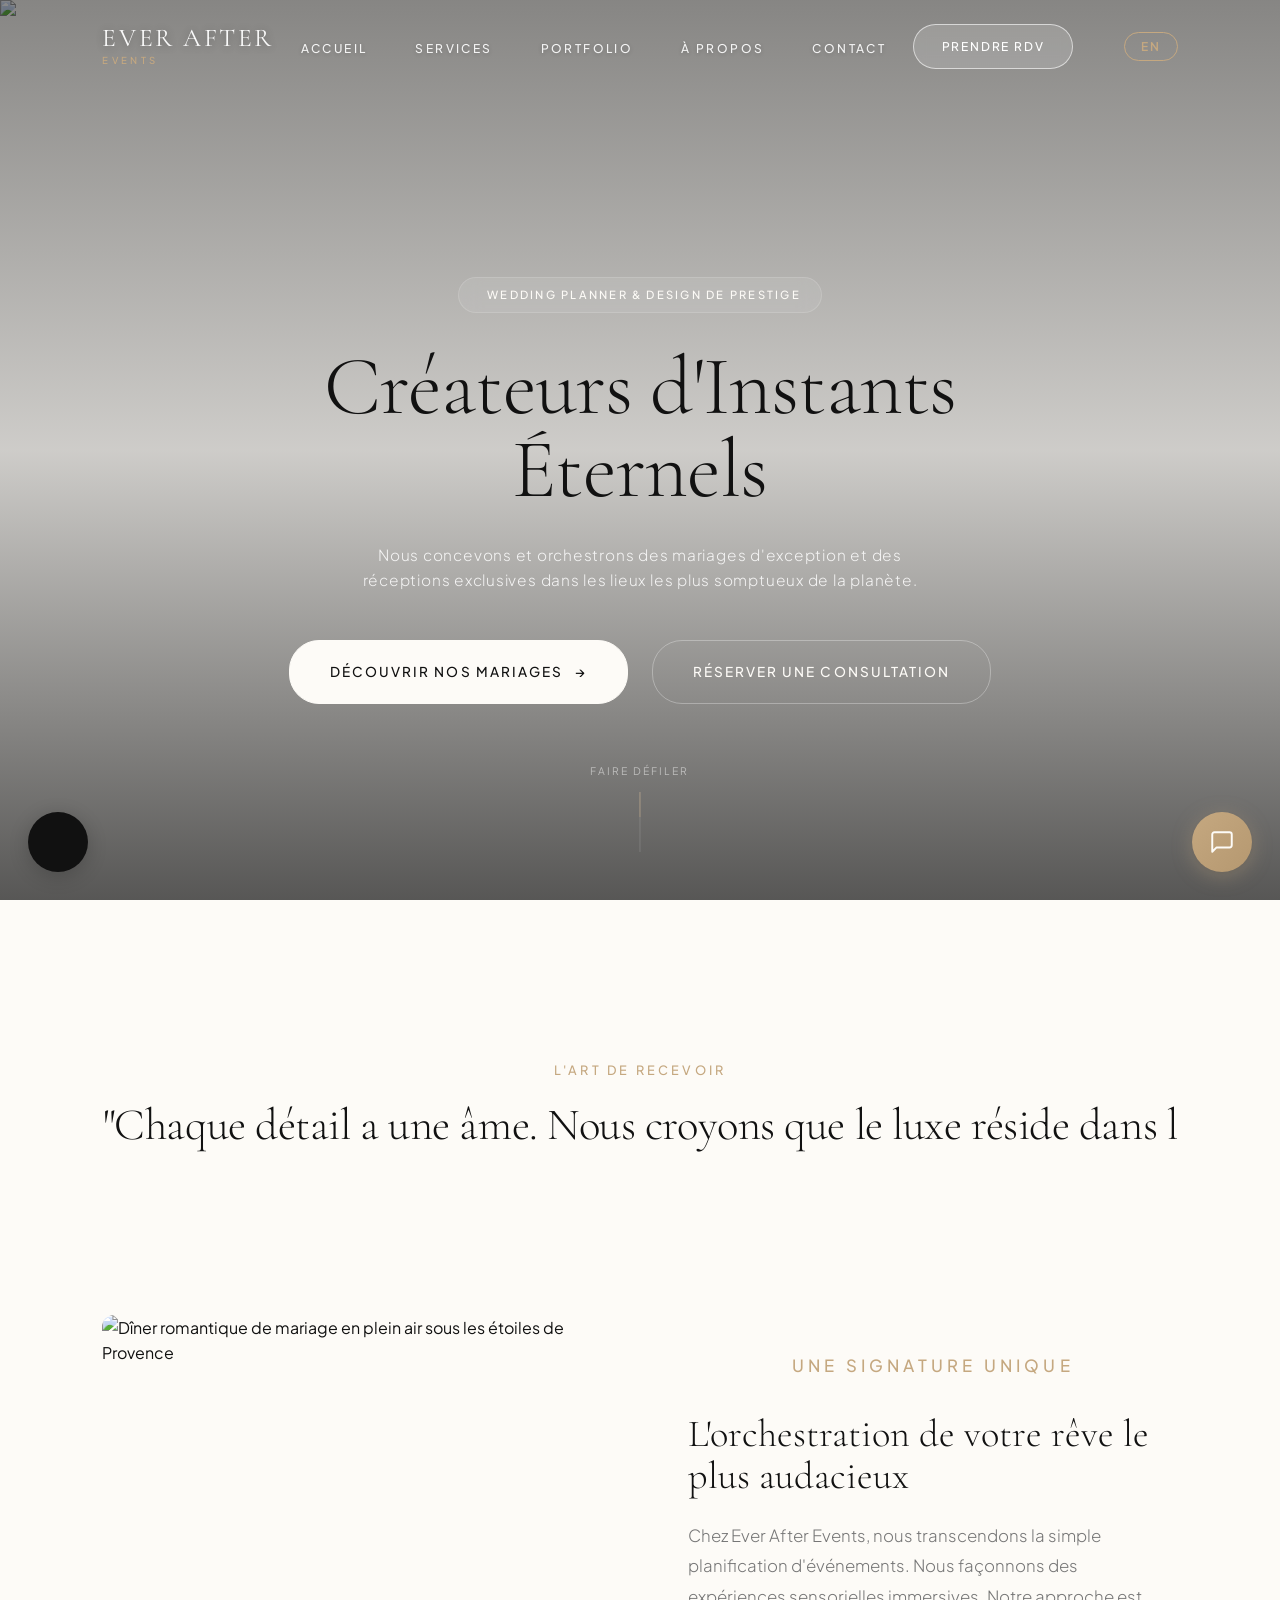
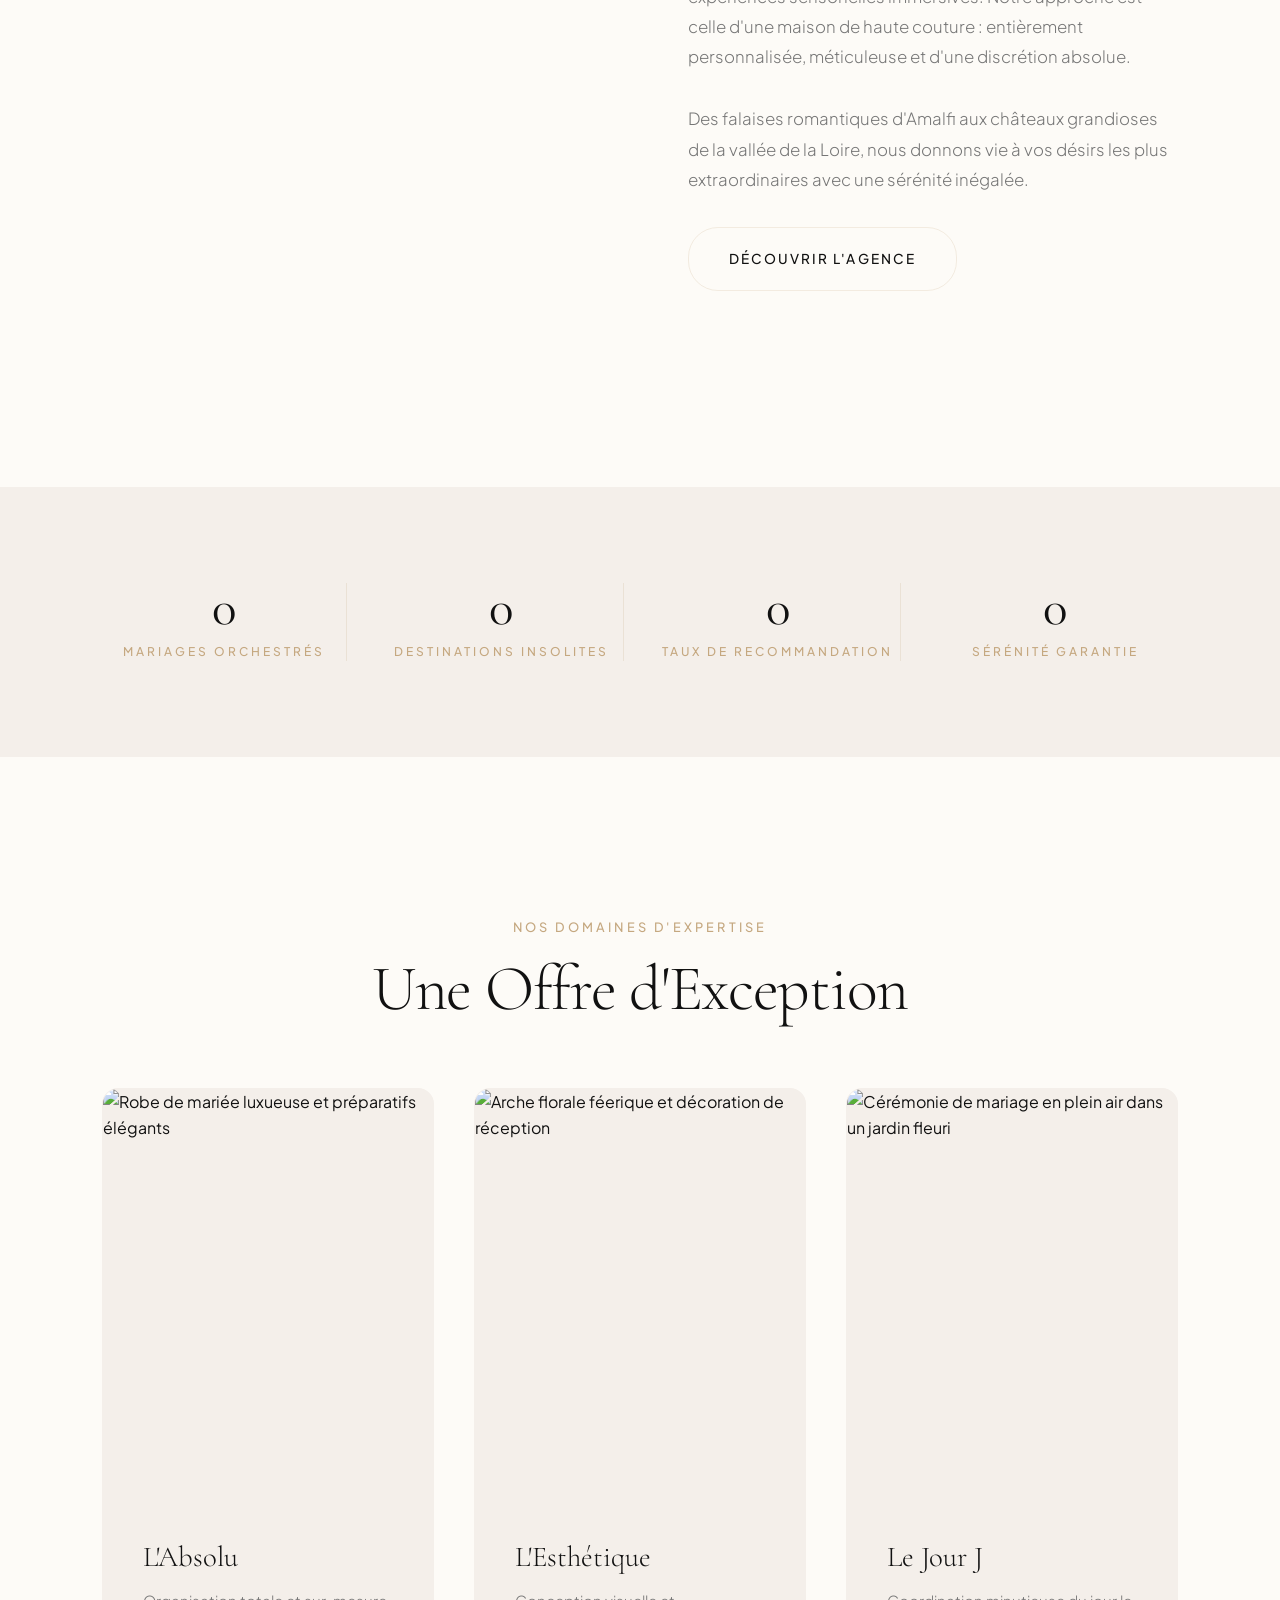
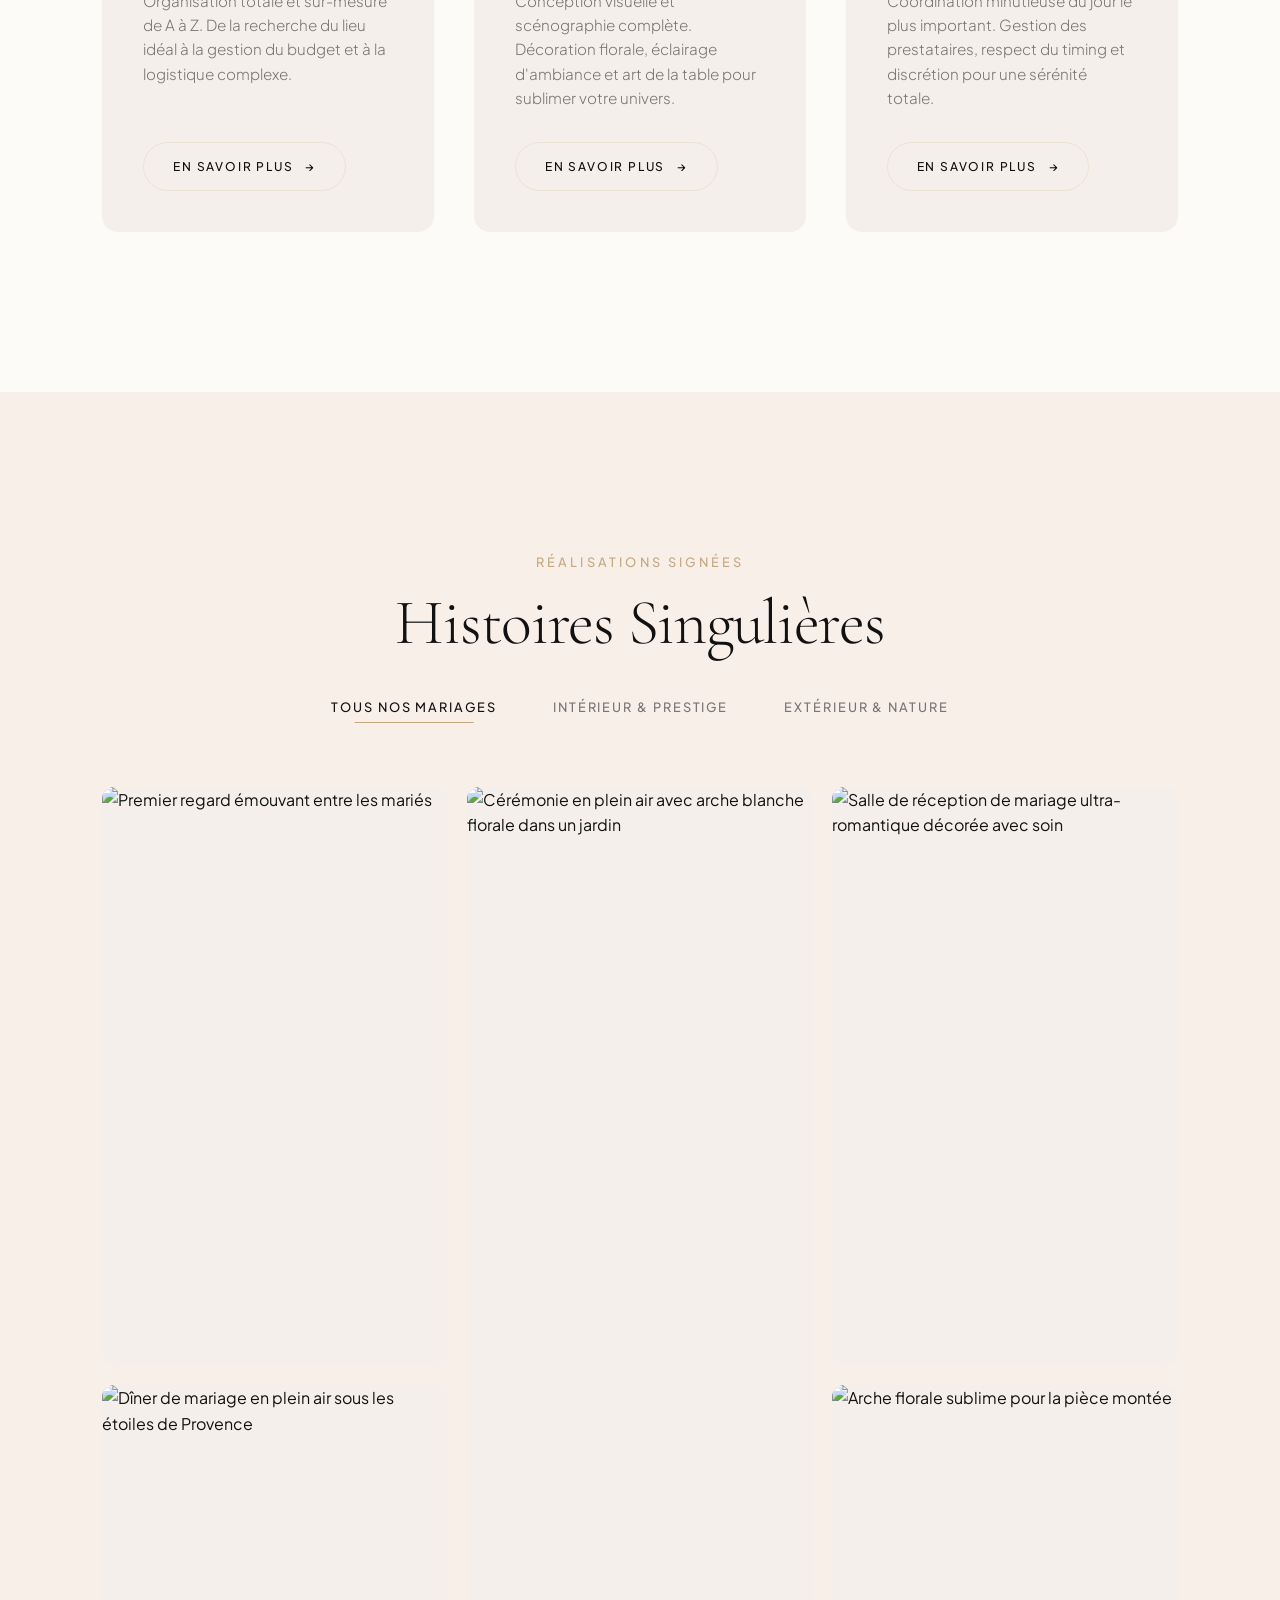
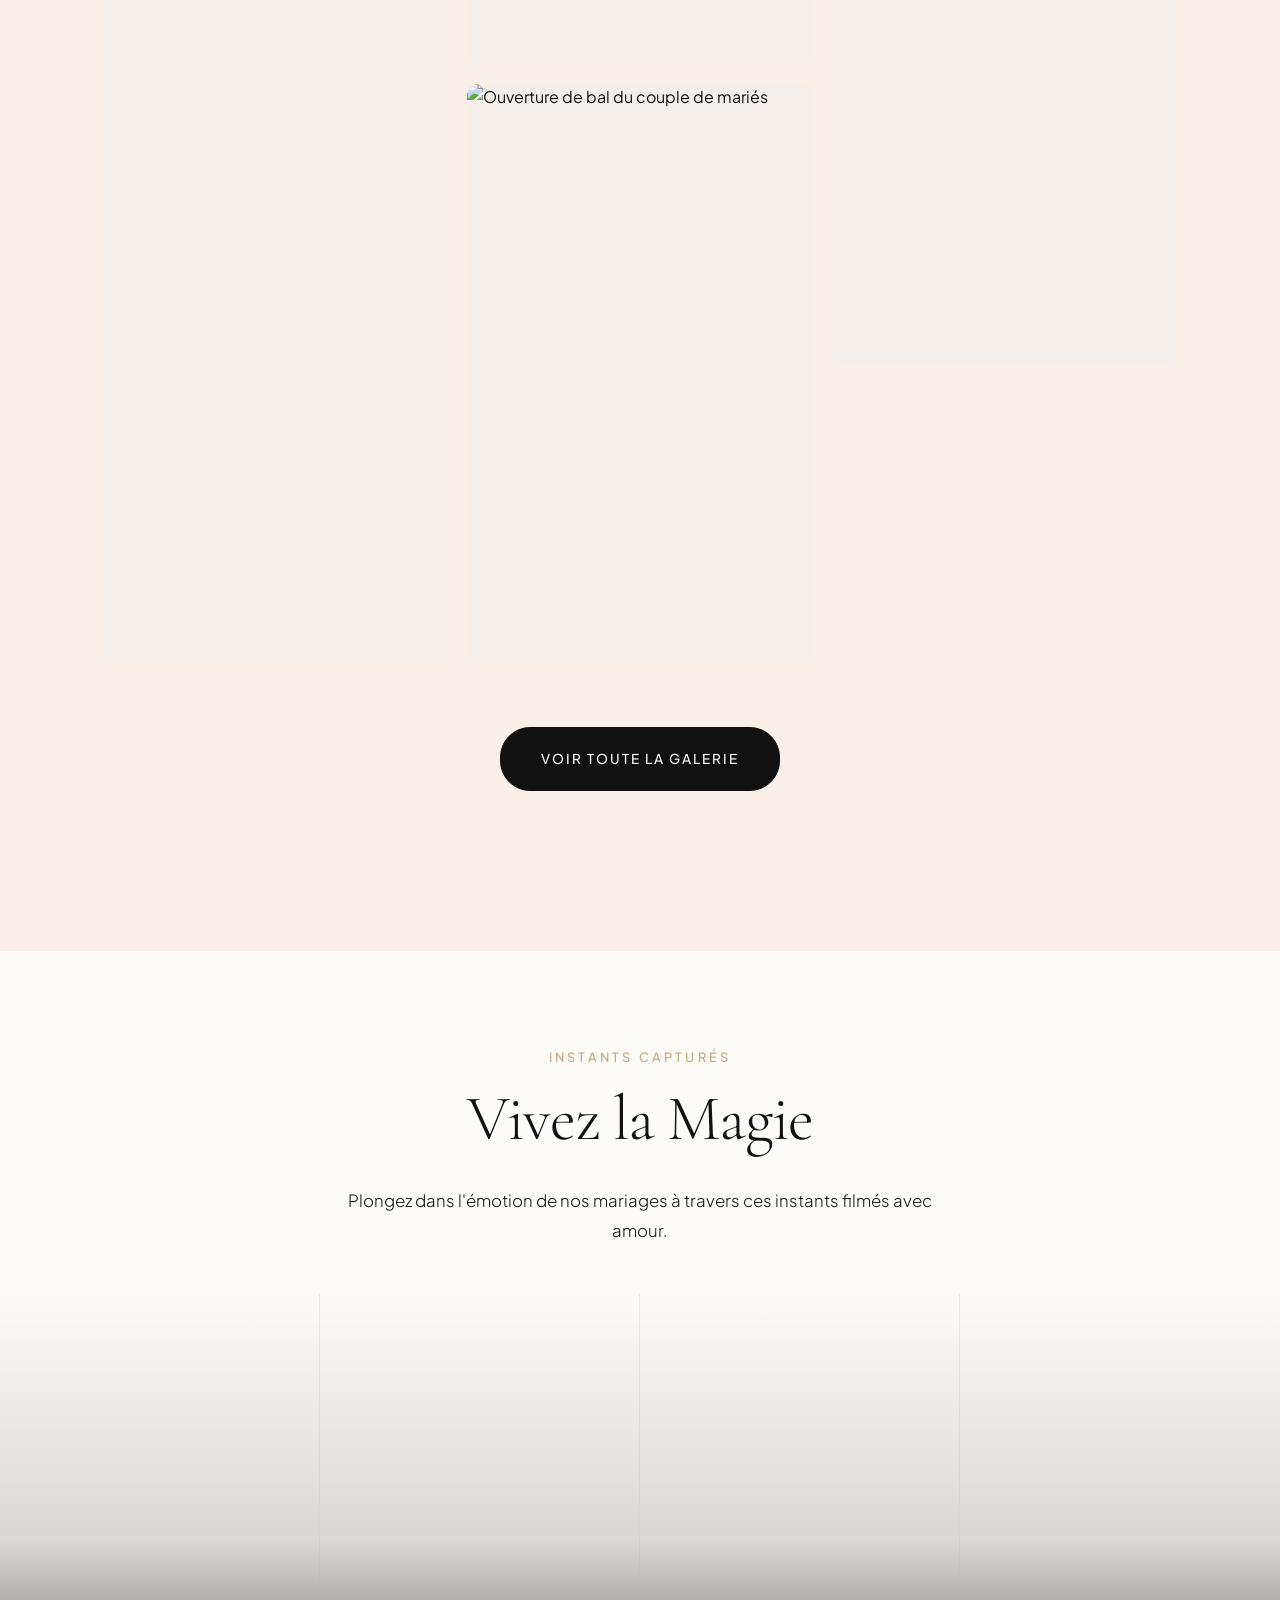
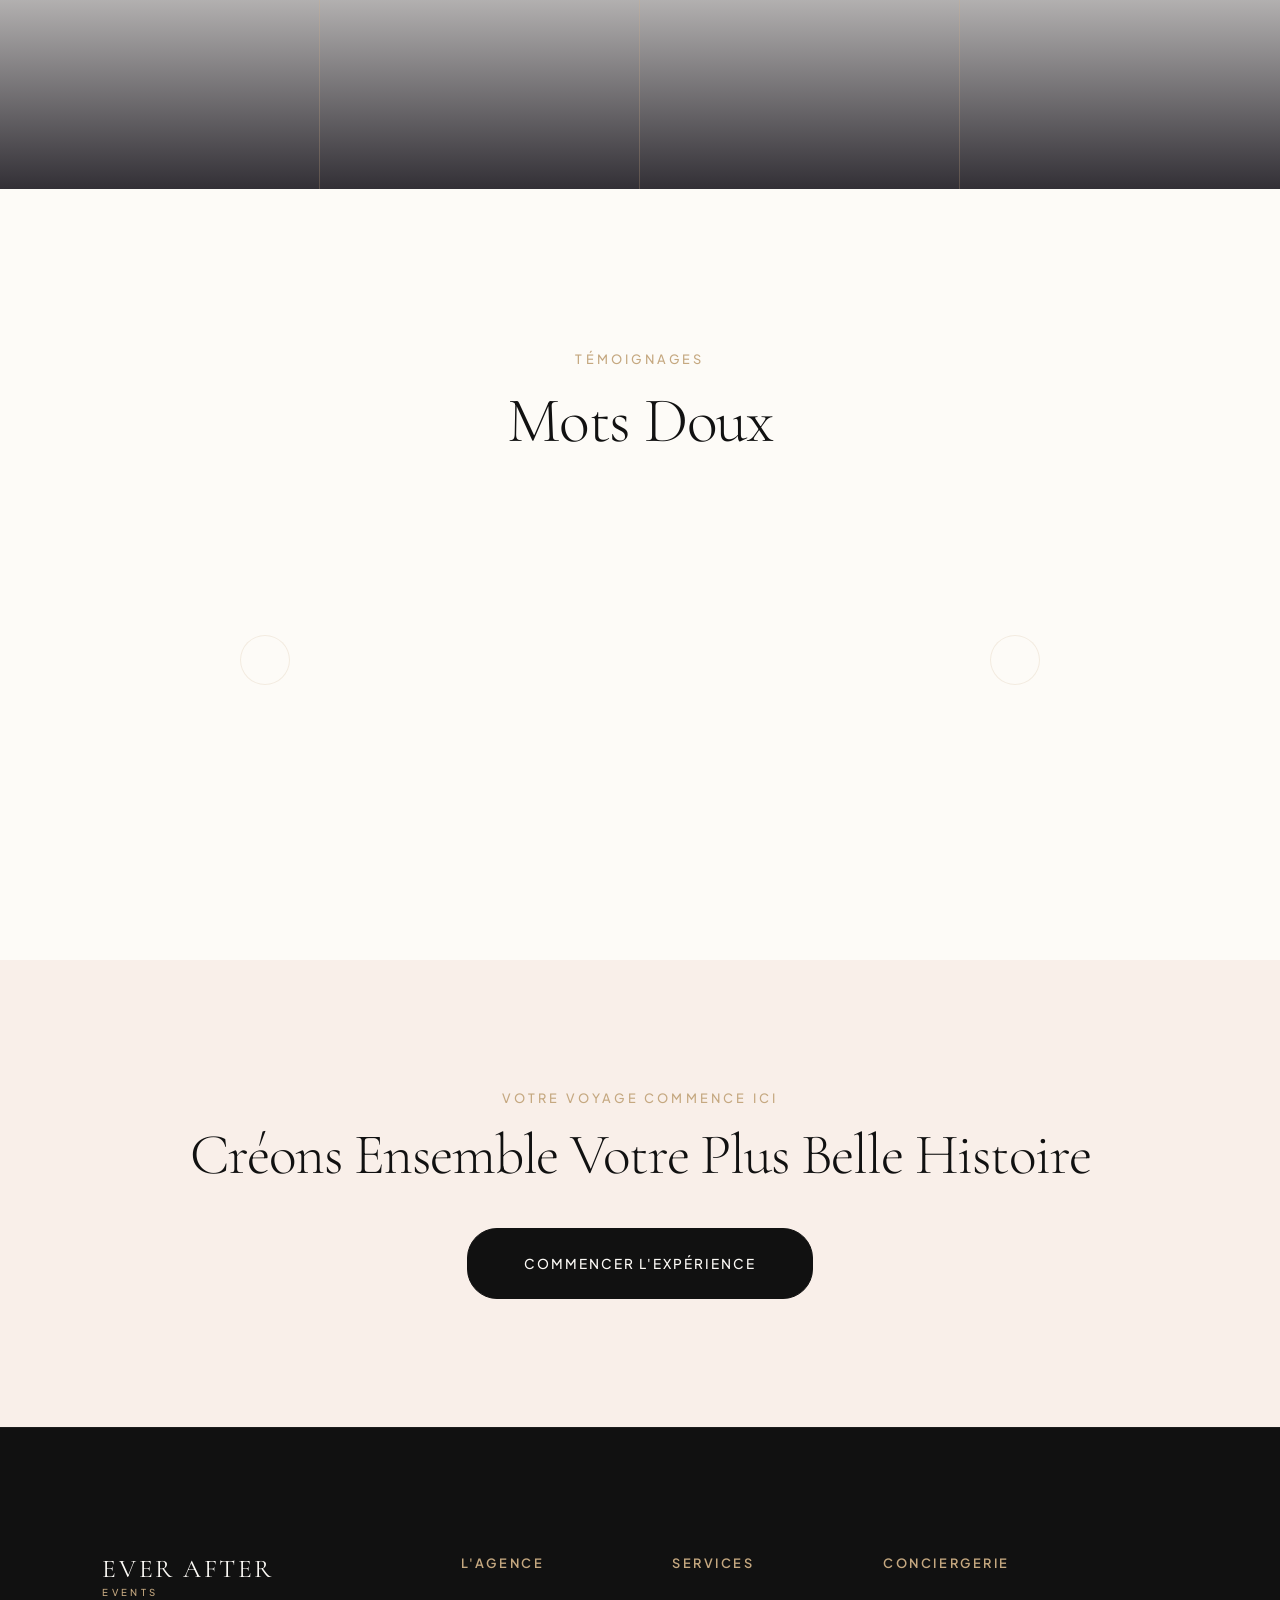
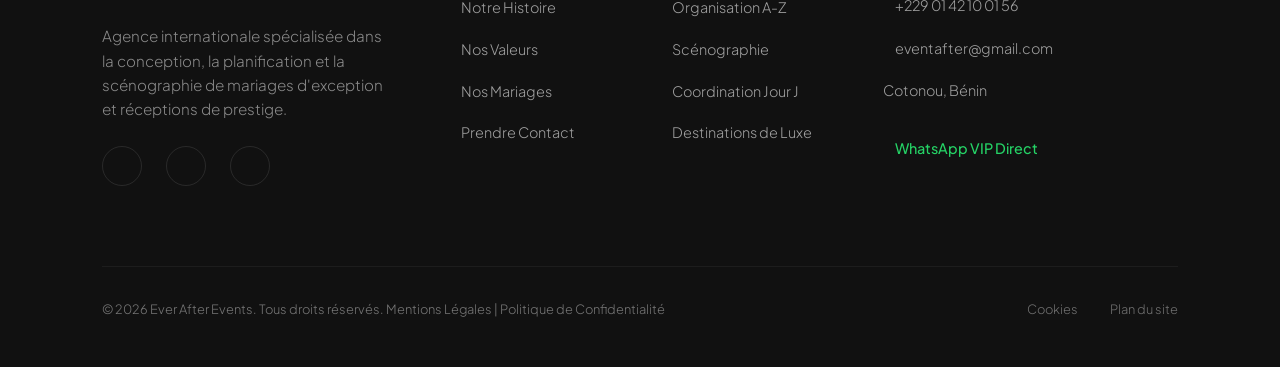
==== commit 1a4f7ebf: "debut" ====
--- a/index.html
+++ b/index.html
@@ -93,7 +93,6 @@
                     <li><a href="contact.html" class="nav-link" data-fr="Contact" data-en="Contact">Contact</a></li>
                 </ul>
             </nav>
-            <button id="langToggle" aria-label="Toggle language" class="lang-toggle">EN/FR</button>
 
             <div class="header-cta">
                 <a href="contact.html" class="btn-primary" data-fr="Prendre RDV" data-en="Book an Appt">Prendre RDV</a>
@@ -104,6 +103,8 @@
                 <span></span>
                 <span></span>
             </button>
+
+            <button id="langToggle" aria-label="Toggle language" class="lang-toggle">EN/FR</button>
         </div>
     </header>
 
@@ -119,6 +120,7 @@
             <li class="mobile-nav-cta">
                 <a href="contact.html" class="btn-primary" data-fr="Prendre RDV" data-en="Book an Appt">Prendre RDV</a>
             </li>
+            <li><button id="langToggleMobile" class="lang-toggle" aria-label="Toggle language">EN/FR</button></li>
         </ul>
     </div>
 
@@ -627,6 +629,11 @@
         </div>
     </footer>
 
+    <!-- Jury Access Link -->
+    <a href="jury.html" id="jury-link" aria-label="Accès Espace Jury" title="Espace Jury">
+        <i data-lucide="gavel"></i>
+    </a>
+
     <!-- Chatbot placeholder -->
     <div id="chatbot-container"></div>
 
--- a/css/main.css
+++ b/css/main.css
@@ -13,15 +13,15 @@
     --color-dark-light: #2D2D2D;
     --color-gray: #767676;
     --color-border: rgba(197, 168, 128, 0.2);
-    
+
     /* Typography */
     --font-serif: 'Cormorant Garamond', serif;
     --font-sans: 'Plus Jakarta Sans', sans-serif;
-    
+
     /* Transitions */
     --transition-smooth: all 0.6s cubic-bezier(0.16, 1, 0.3, 1);
     --transition-fast: all 0.3s cubic-bezier(0.25, 0.8, 0.25, 1);
-    
+
     /* Spacing */
     --container-padding: 8vw;
 }
@@ -36,7 +36,8 @@
 }
 
 html {
-    scroll-behavior: initial; /* Essential for Lenis smooth scrolling */
+    scroll-behavior: initial;
+    /* Essential for Lenis smooth scrolling */
     background-color: var(--color-bg-light);
     color: var(--color-dark);
 }
@@ -53,13 +54,16 @@
 ::-webkit-scrollbar {
     width: 6px;
 }
+
 ::-webkit-scrollbar-track {
     background: var(--color-bg-light);
 }
+
 ::-webkit-scrollbar-thumb {
     background: var(--color-gold);
     border-radius: 3px;
 }
+
 ::-webkit-scrollbar-thumb:hover {
     background: var(--color-gold-hover);
 }
@@ -73,7 +77,12 @@
 }
 
 /* Typography Hierarchy */
-h1, h2, h3, h4, h5, h6 {
+h1,
+h2,
+h3,
+h4,
+h5,
+h6 {
     font-family: var(--font-serif);
     font-weight: 300;
     line-height: 1.1;
@@ -91,7 +100,8 @@
     transition: var(--transition-fast);
 }
 
-img, video {
+img,
+video {
     max-width: 100%;
     height: auto;
     display: block;
@@ -228,11 +238,39 @@
     :root {
         --container-padding: 5vw;
     }
+
     section {
         padding: 6rem 0;
     }
 }
+
 /* Curseur fleur personnalisé */
 body {
     cursor: url('../images/flower_cursor2.png'), auto;
 }
+
+/* Jury Access Floating Button */
+#jury-link {
+    position: fixed;
+    bottom: 28px;
+    left: 28px;
+    width: 60px;
+    height: 60px;
+    border-radius: 50%;
+    background: var(--color-dark);
+    color: var(--color-gold);
+    display: flex;
+    align-items: center;
+    justify-content: center;
+    cursor: pointer;
+    box-shadow: 0 4px 20px rgba(0, 0, 0, 0.2);
+    z-index: 10000;
+    transition: transform 0.4s cubic-bezier(0.16, 1, 0.3, 1), box-shadow 0.4s ease, background-color 0.4s ease, color 0.4s ease;
+}
+
+#jury-link:hover {
+    transform: scale(1.08);
+    background: var(--color-gold);
+    color: var(--color-dark);
+    box-shadow: 0 6px 28px rgba(197, 168, 128, 0.5);
+}
--- a/css/nav.css
+++ b/css/nav.css
@@ -369,6 +369,10 @@
 
 @media (max-width: 768px) {
 
+    header.site-header .lang-toggle {
+        display: none;
+    }
+
     .nav-menu,
     .header-cta {
         display: none;
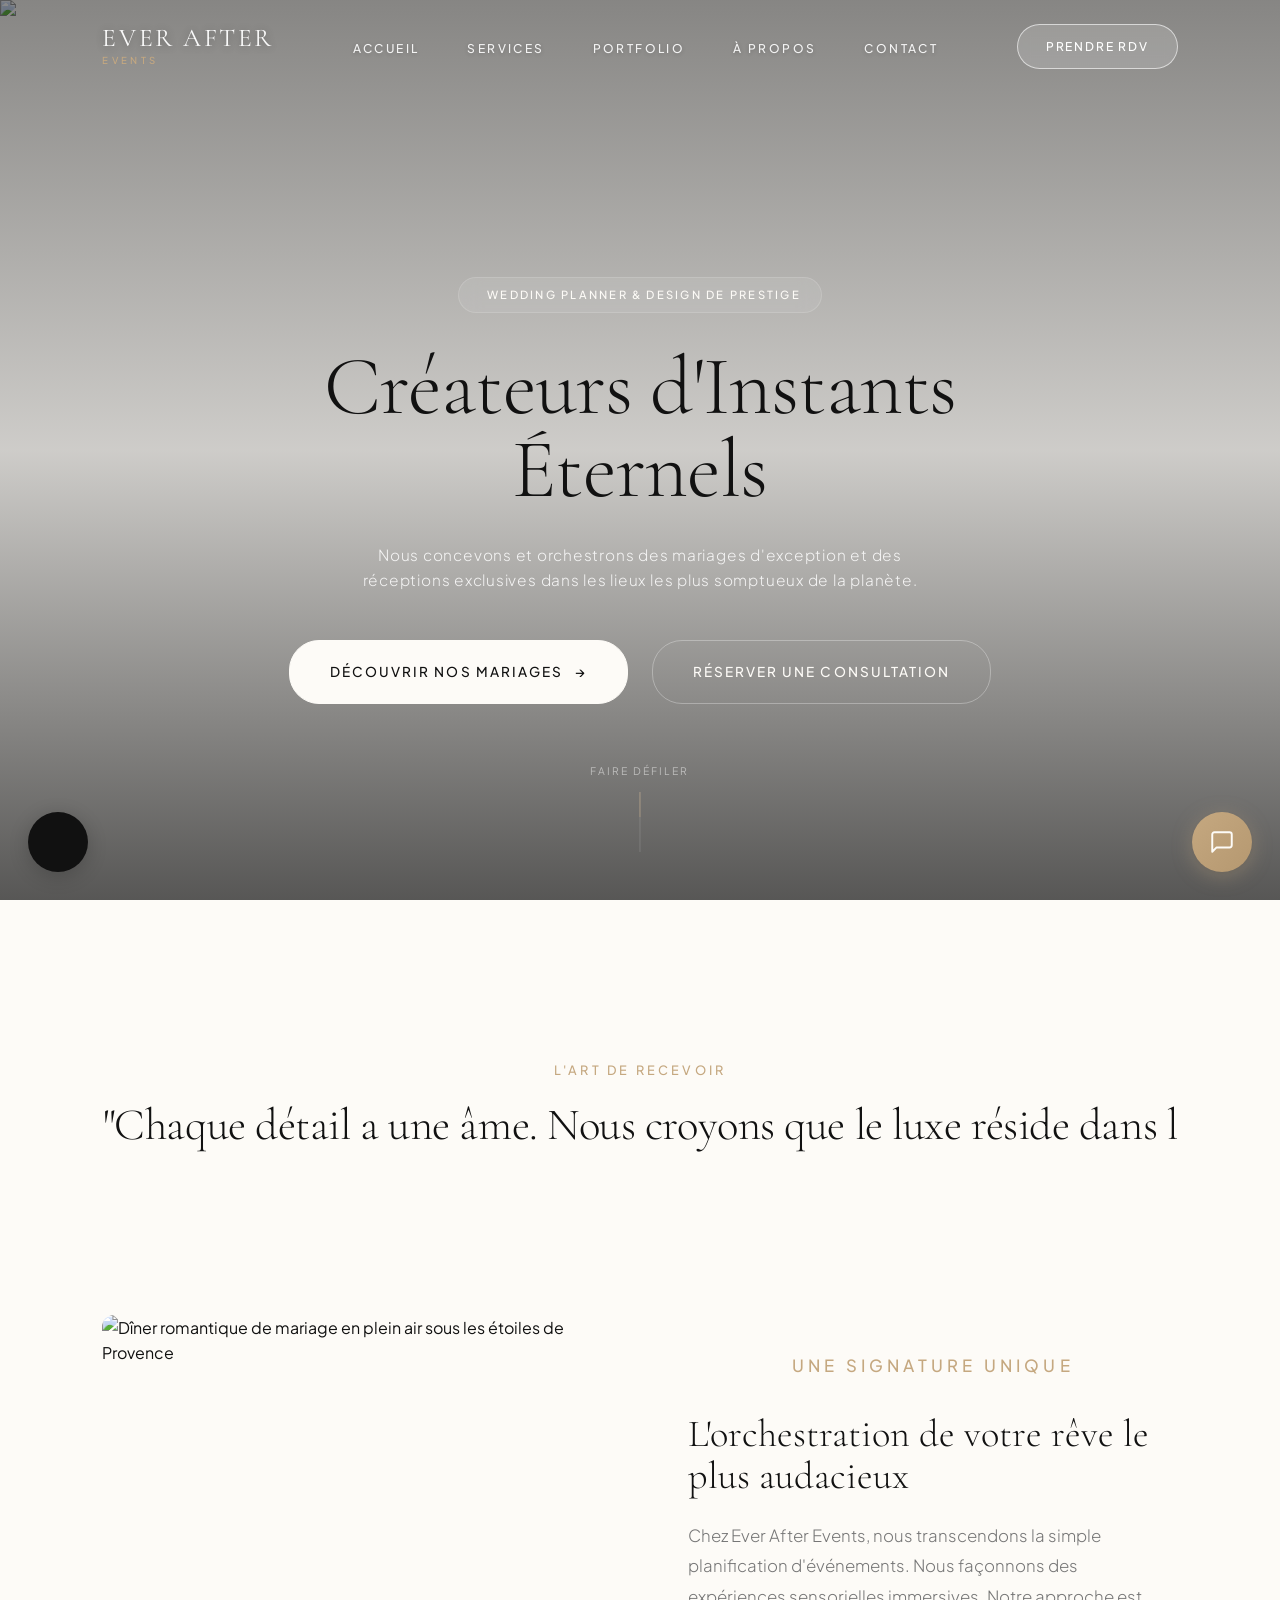
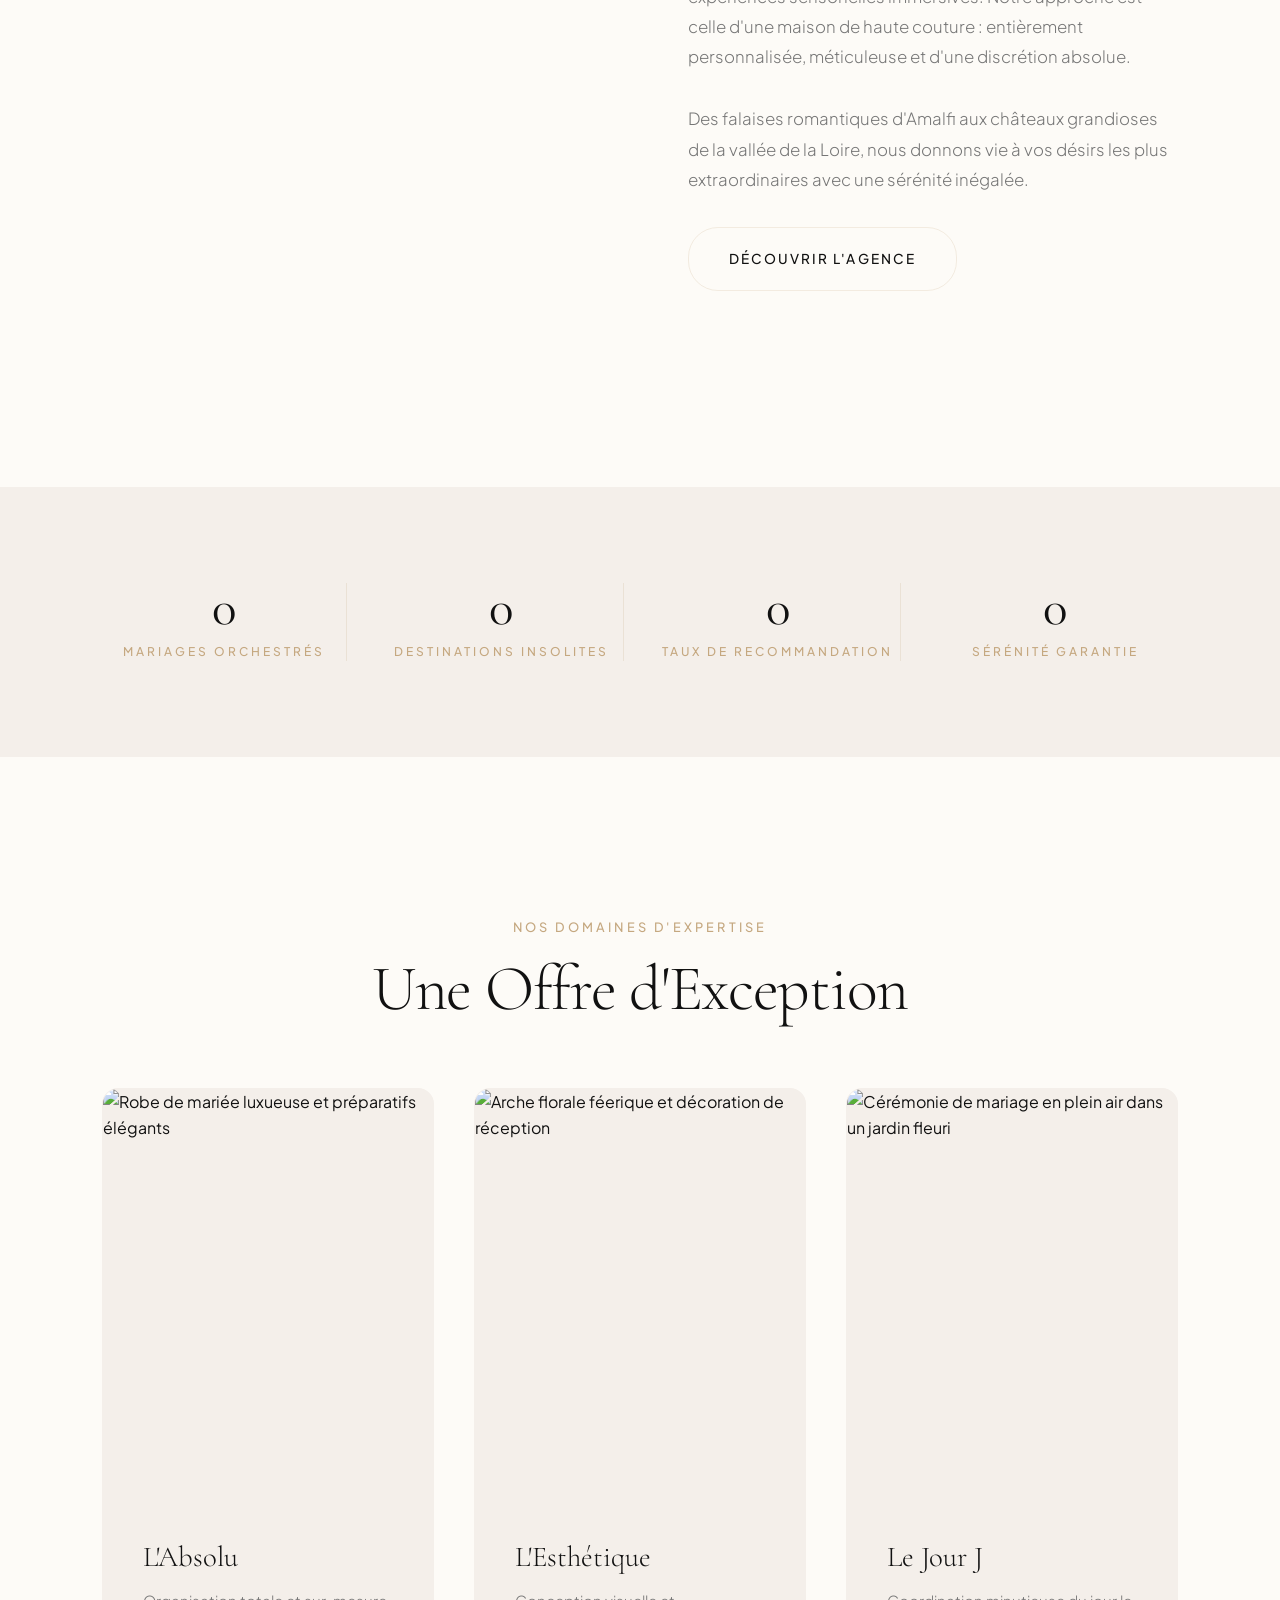
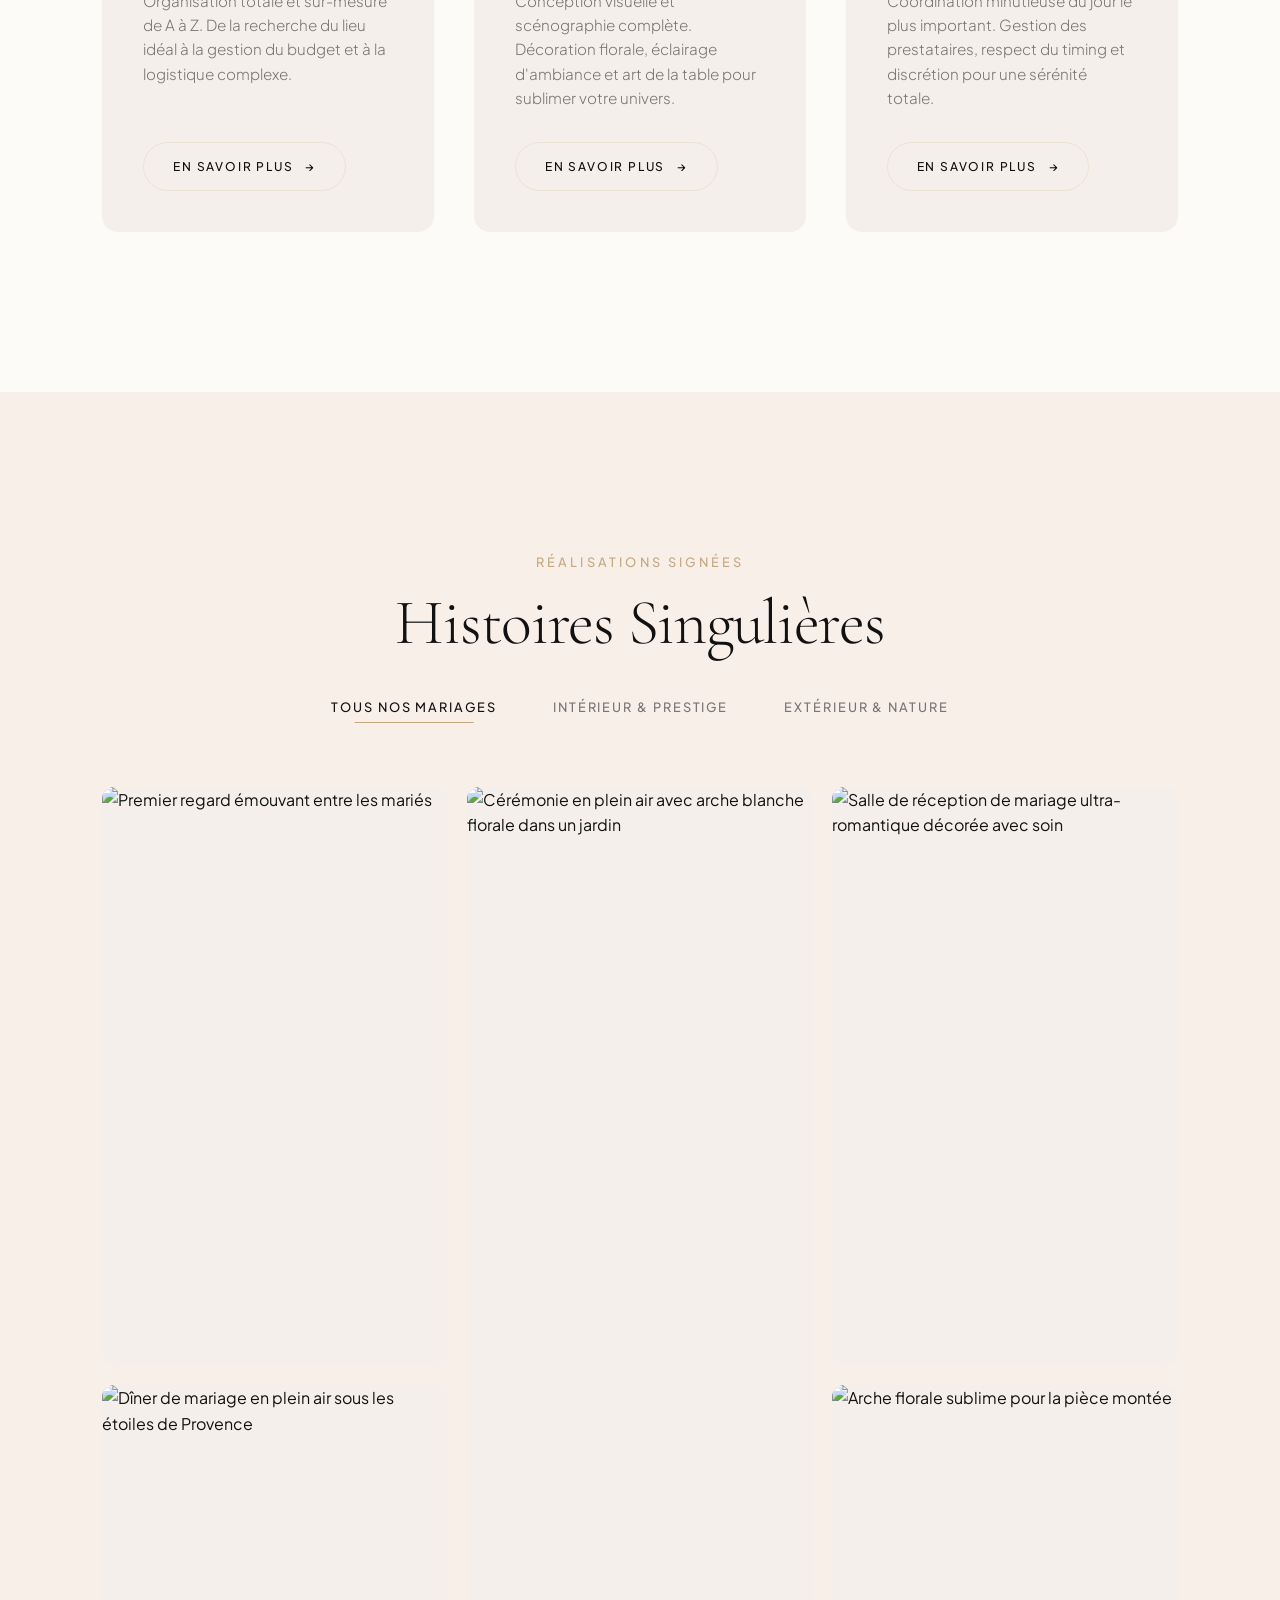
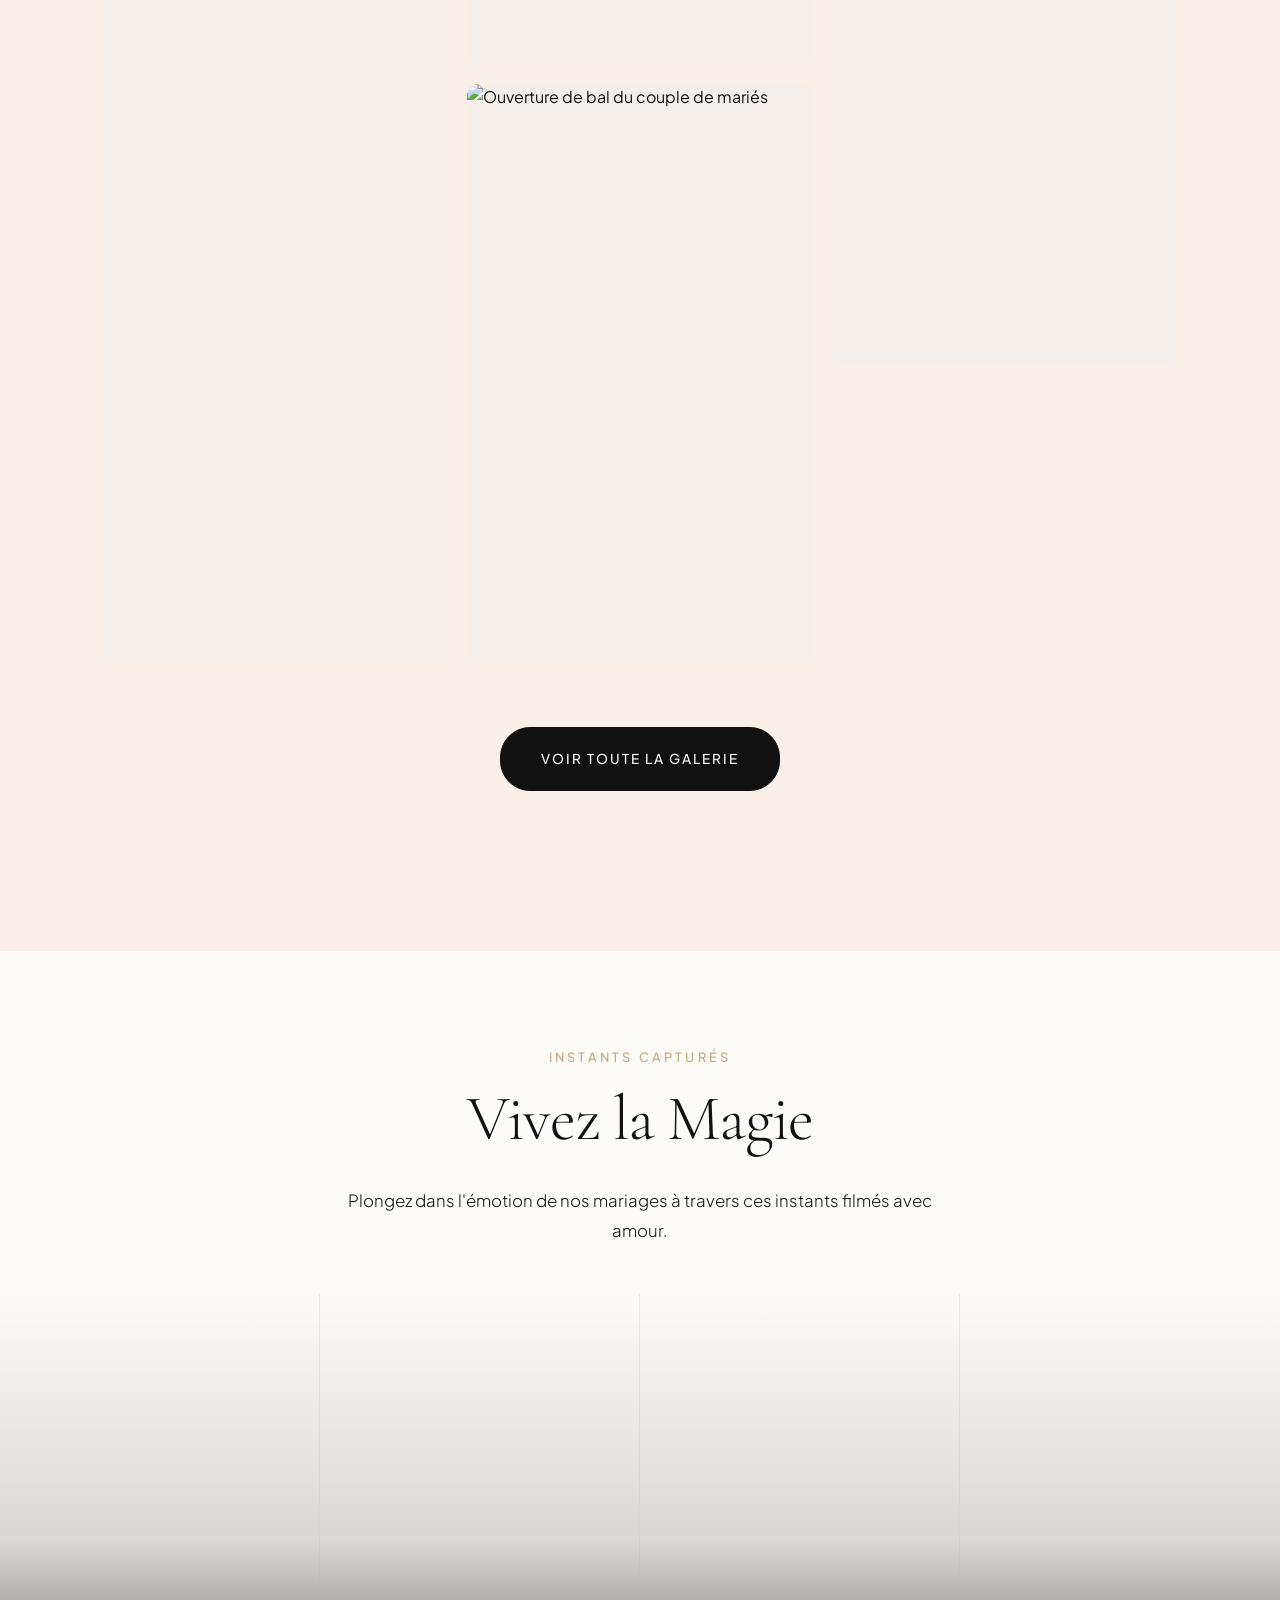
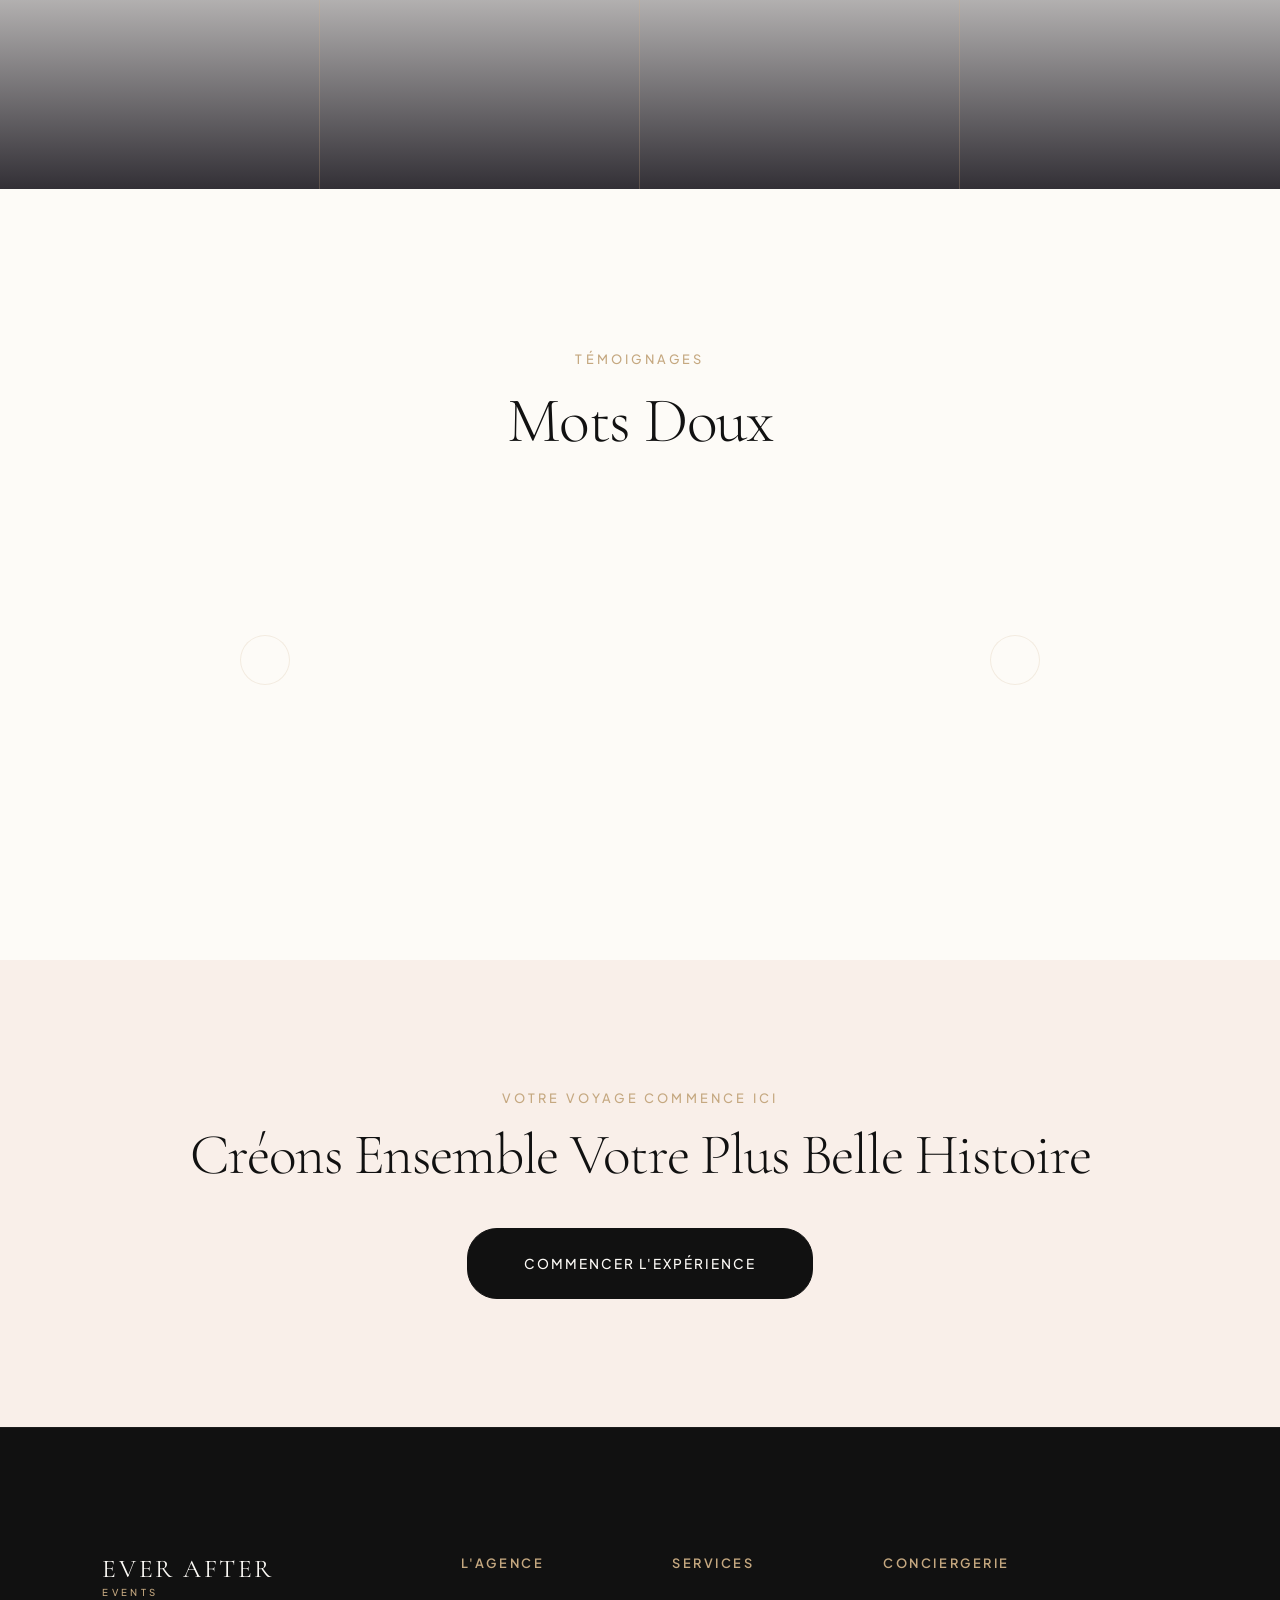
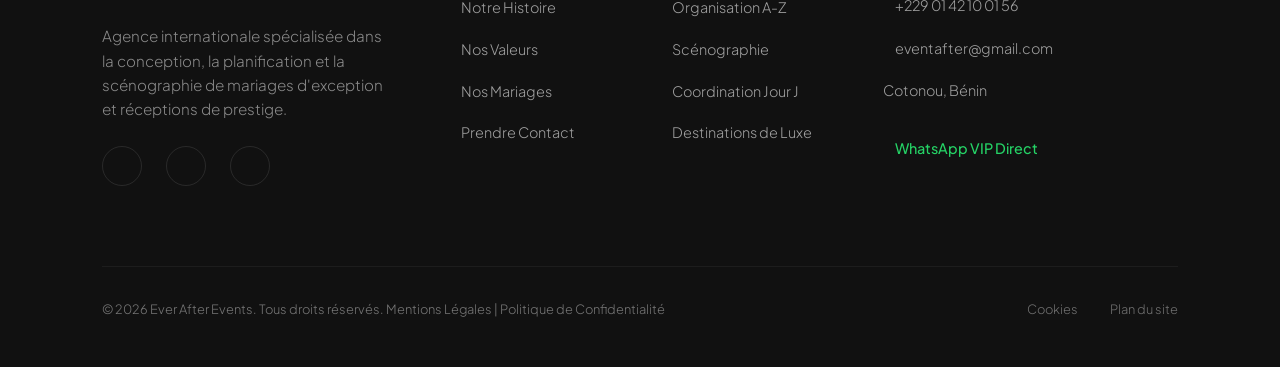
==== commit a80e410d: "debut" ====
--- a/index.html
+++ b/index.html
@@ -104,7 +104,6 @@
                 <span></span>
             </button>
 
-            <button id="langToggle" aria-label="Toggle language" class="lang-toggle">EN/FR</button>
         </div>
     </header>
 
--- a/css/main.css
+++ b/css/main.css
@@ -236,7 +236,7 @@
 /* Mobile responsive fixes */
 @media (max-width: 768px) {
     :root {
-        --container-padding: 5vw;
+        --container-padding: 6vw;
     }
 
     section {
--- a/css/pages.css
+++ b/css/pages.css
@@ -233,6 +233,12 @@
     letter-spacing: -0.01em;
 }
 
+@media (max-width: 768px) {
+    .brand-statement-text {
+        font-size: clamp(1.6rem, 6vw, 2.2rem);
+    }
+}
+
 /* Split Image & Text Layouts */
 .editorial-grid {
     display: grid;
@@ -394,6 +400,7 @@
     display: flex;
     justify-content: center;
     gap: 1.5rem;
+    flex-wrap: wrap;
     margin-bottom: 4rem;
 }
 
@@ -612,6 +619,29 @@
     right: 0;
 }
 
+@media (max-width: 768px) {
+    .reviews-carousel {
+        padding: 0 1rem;
+        margin-top: 3rem;
+    }
+
+    .review-quote {
+        font-size: clamp(1.2rem, 4.5vw, 1.5rem);
+        margin-bottom: 2rem;
+    }
+
+    .review-name {
+        font-size: 0.8rem;
+    }
+
+    .swiper-nav-btn {
+        width: 40px;
+        height: 40px;
+        top: 45%;
+    }
+}
+
+
 /* ----------------------------------------------------
    7. PREMIUM RSVP FORM & DETAILS
 ---------------------------------------------------- */
@@ -1028,6 +1058,11 @@
 
     .form-group-full {
         grid-column: span 1;
+    }
+
+    .brand-statement-text {
+        font-size: clamp(1.6rem, 6vw, 2.2rem);
+        line-height: 1.4;
     }
 
     .hero-ctas {
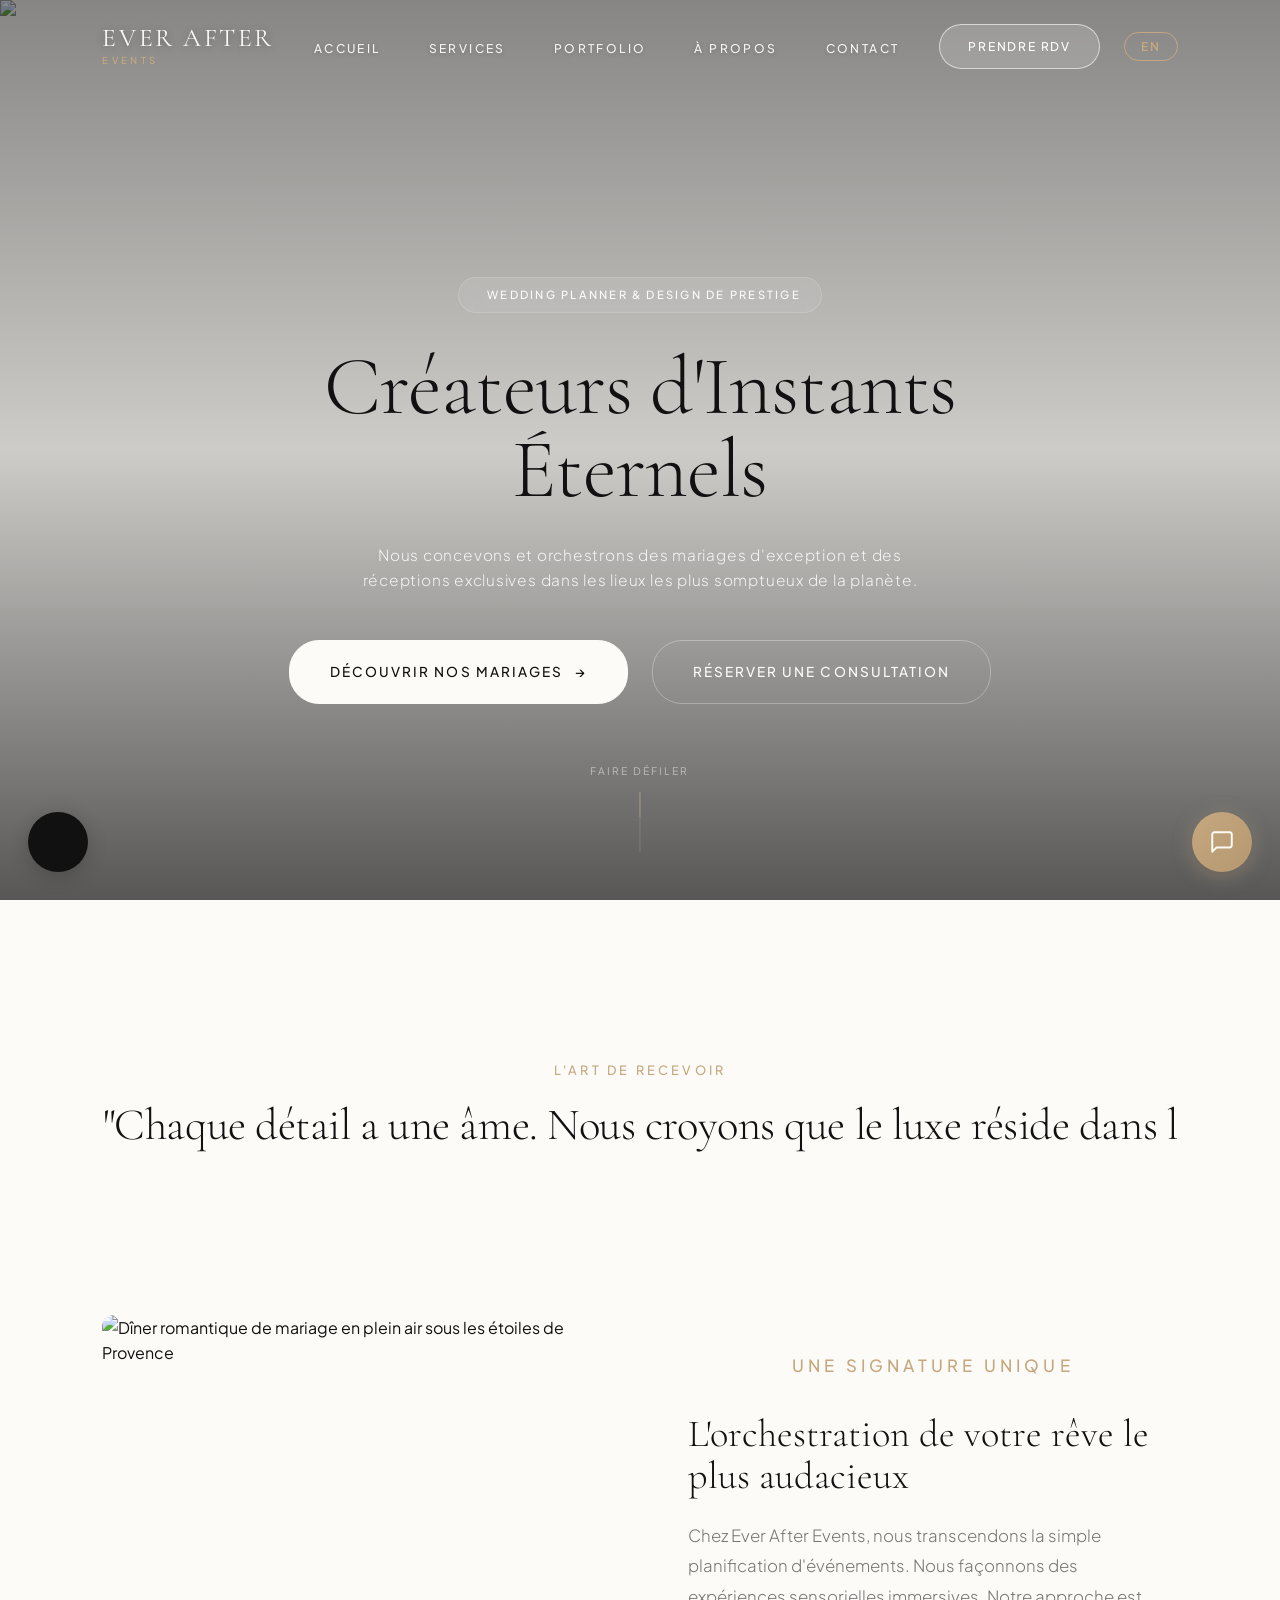
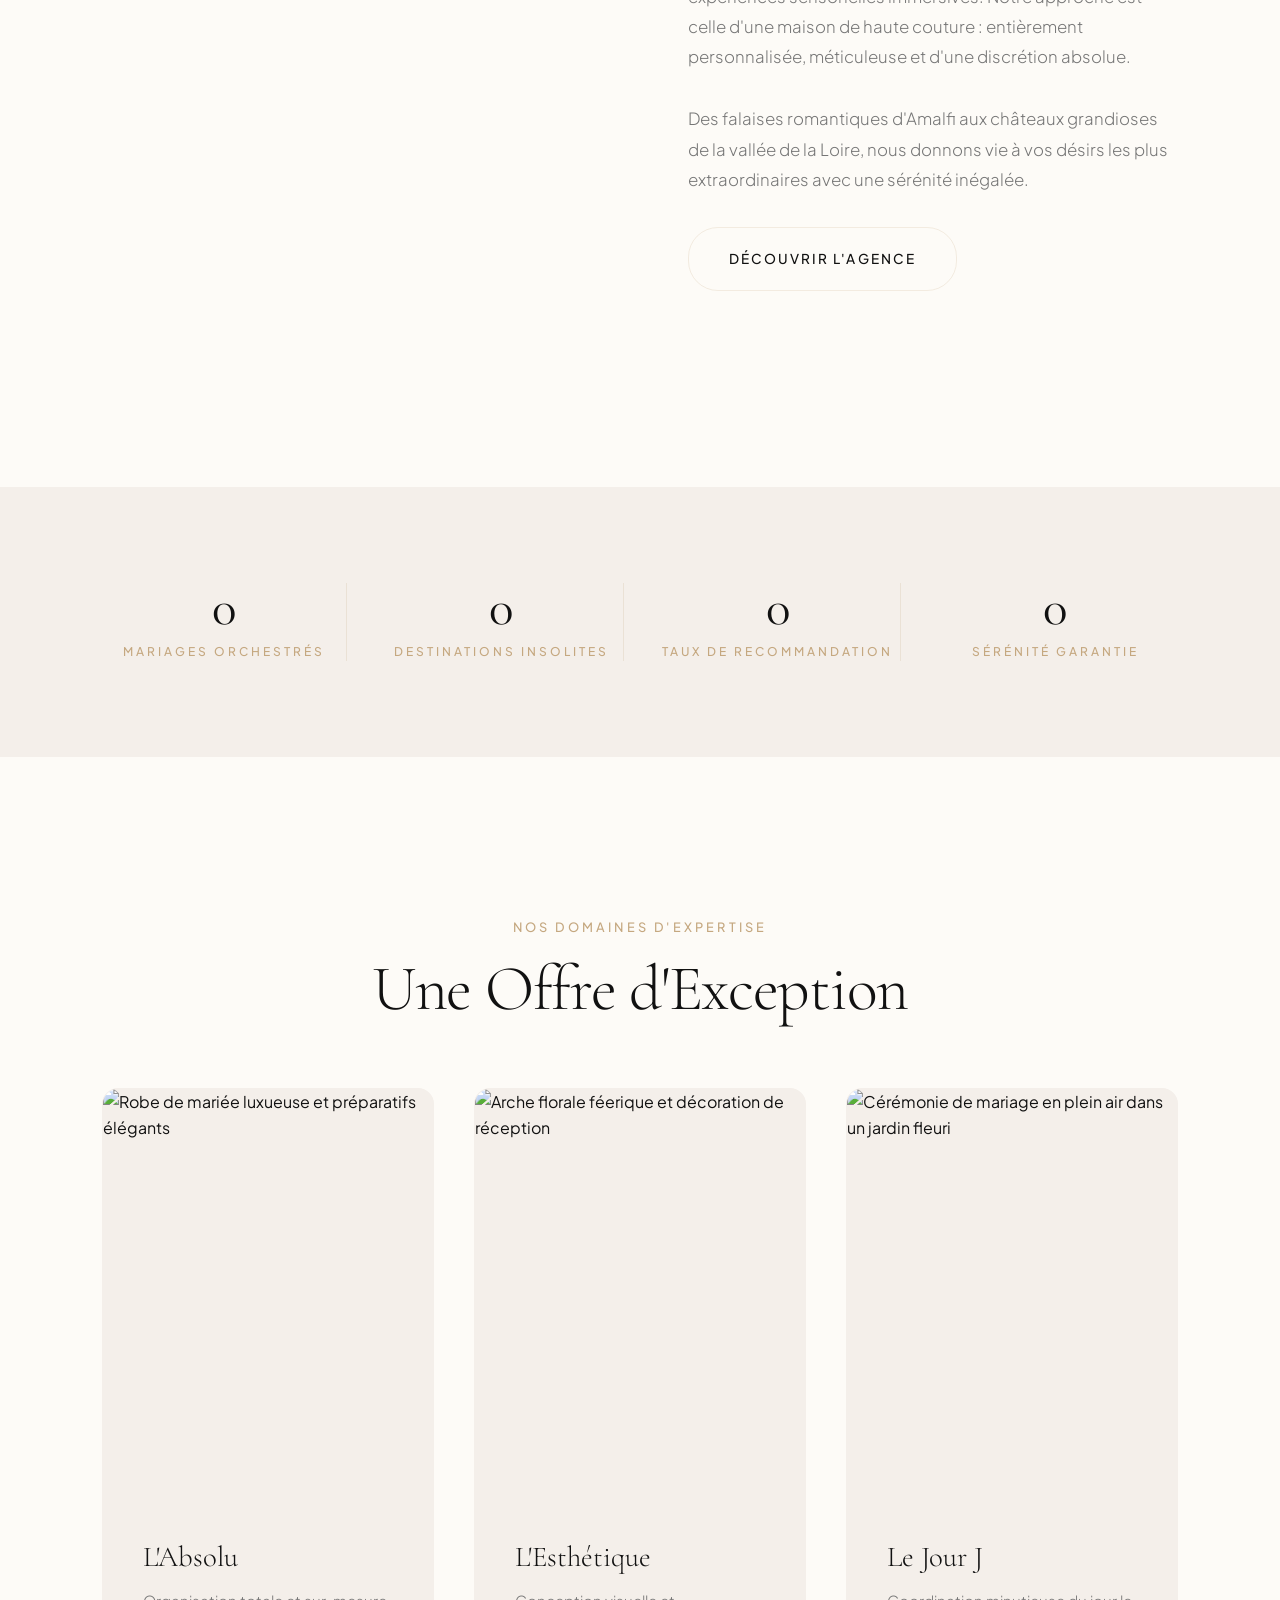
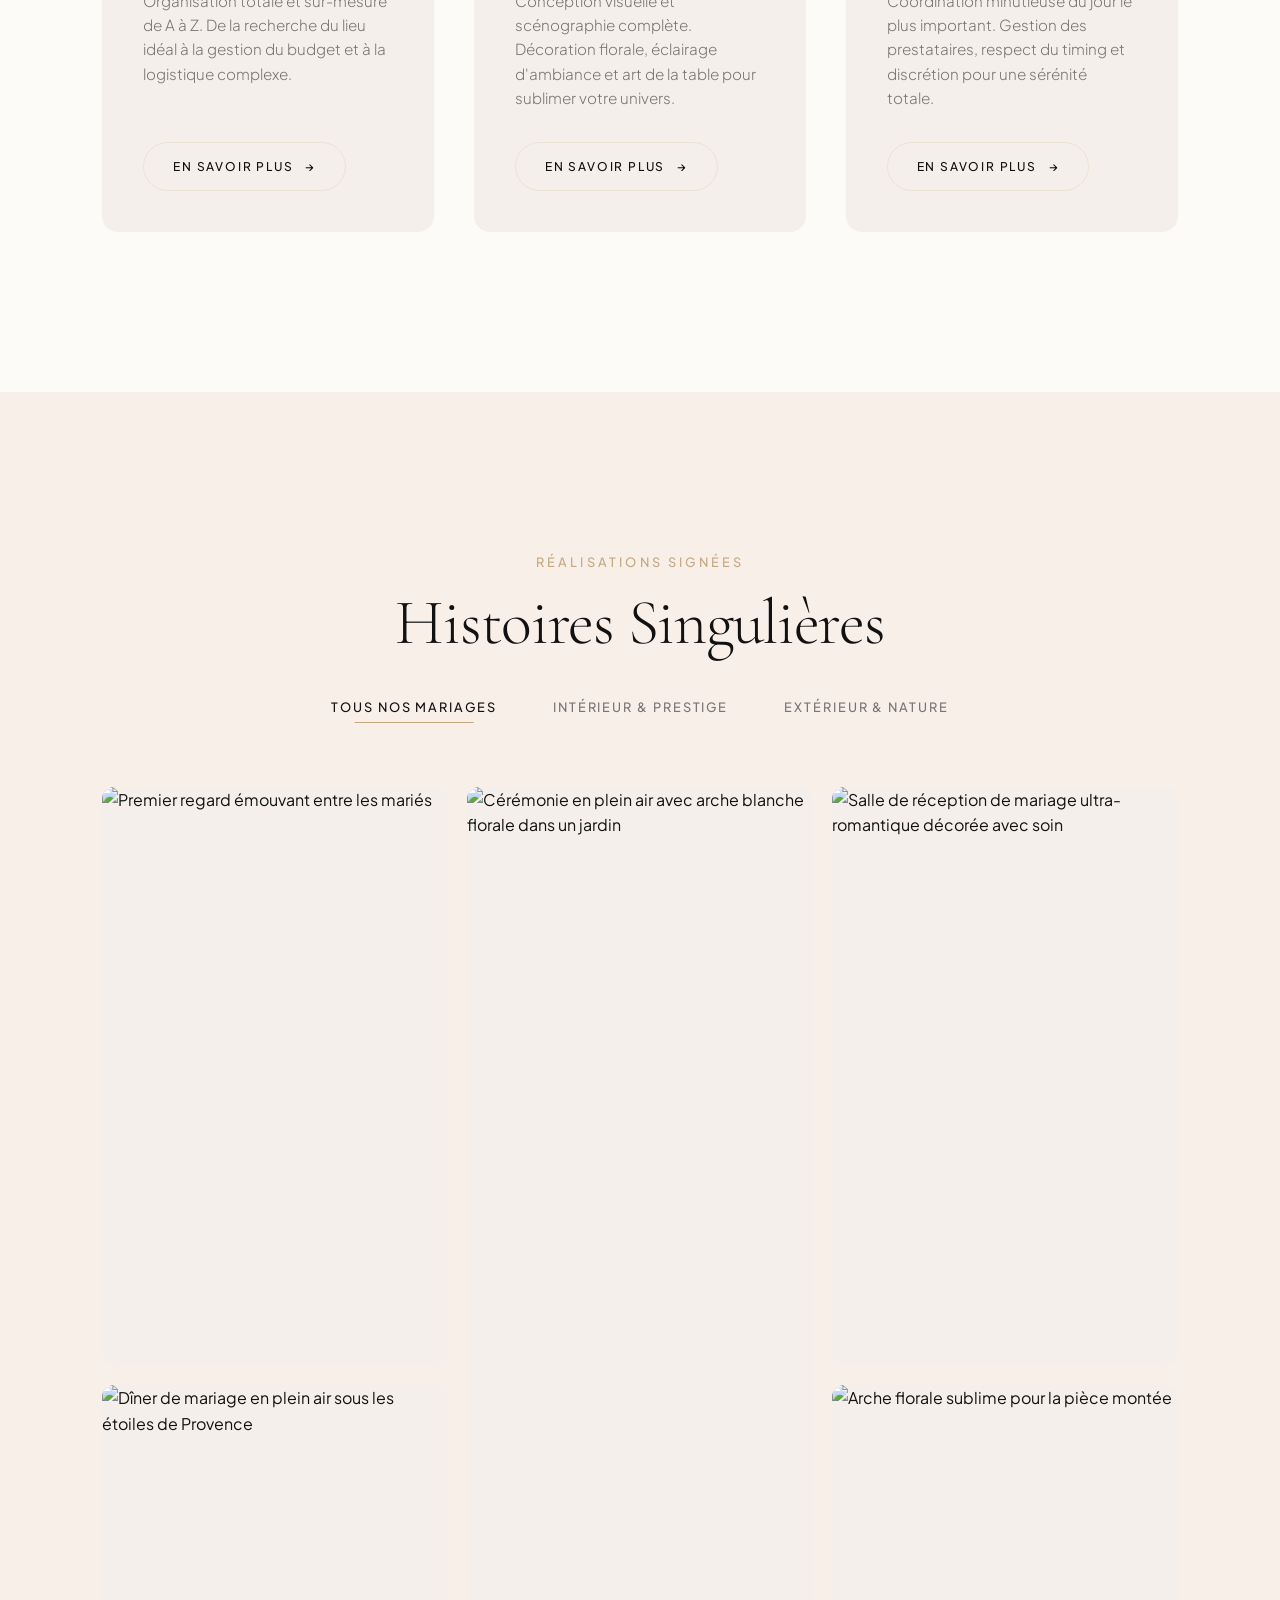
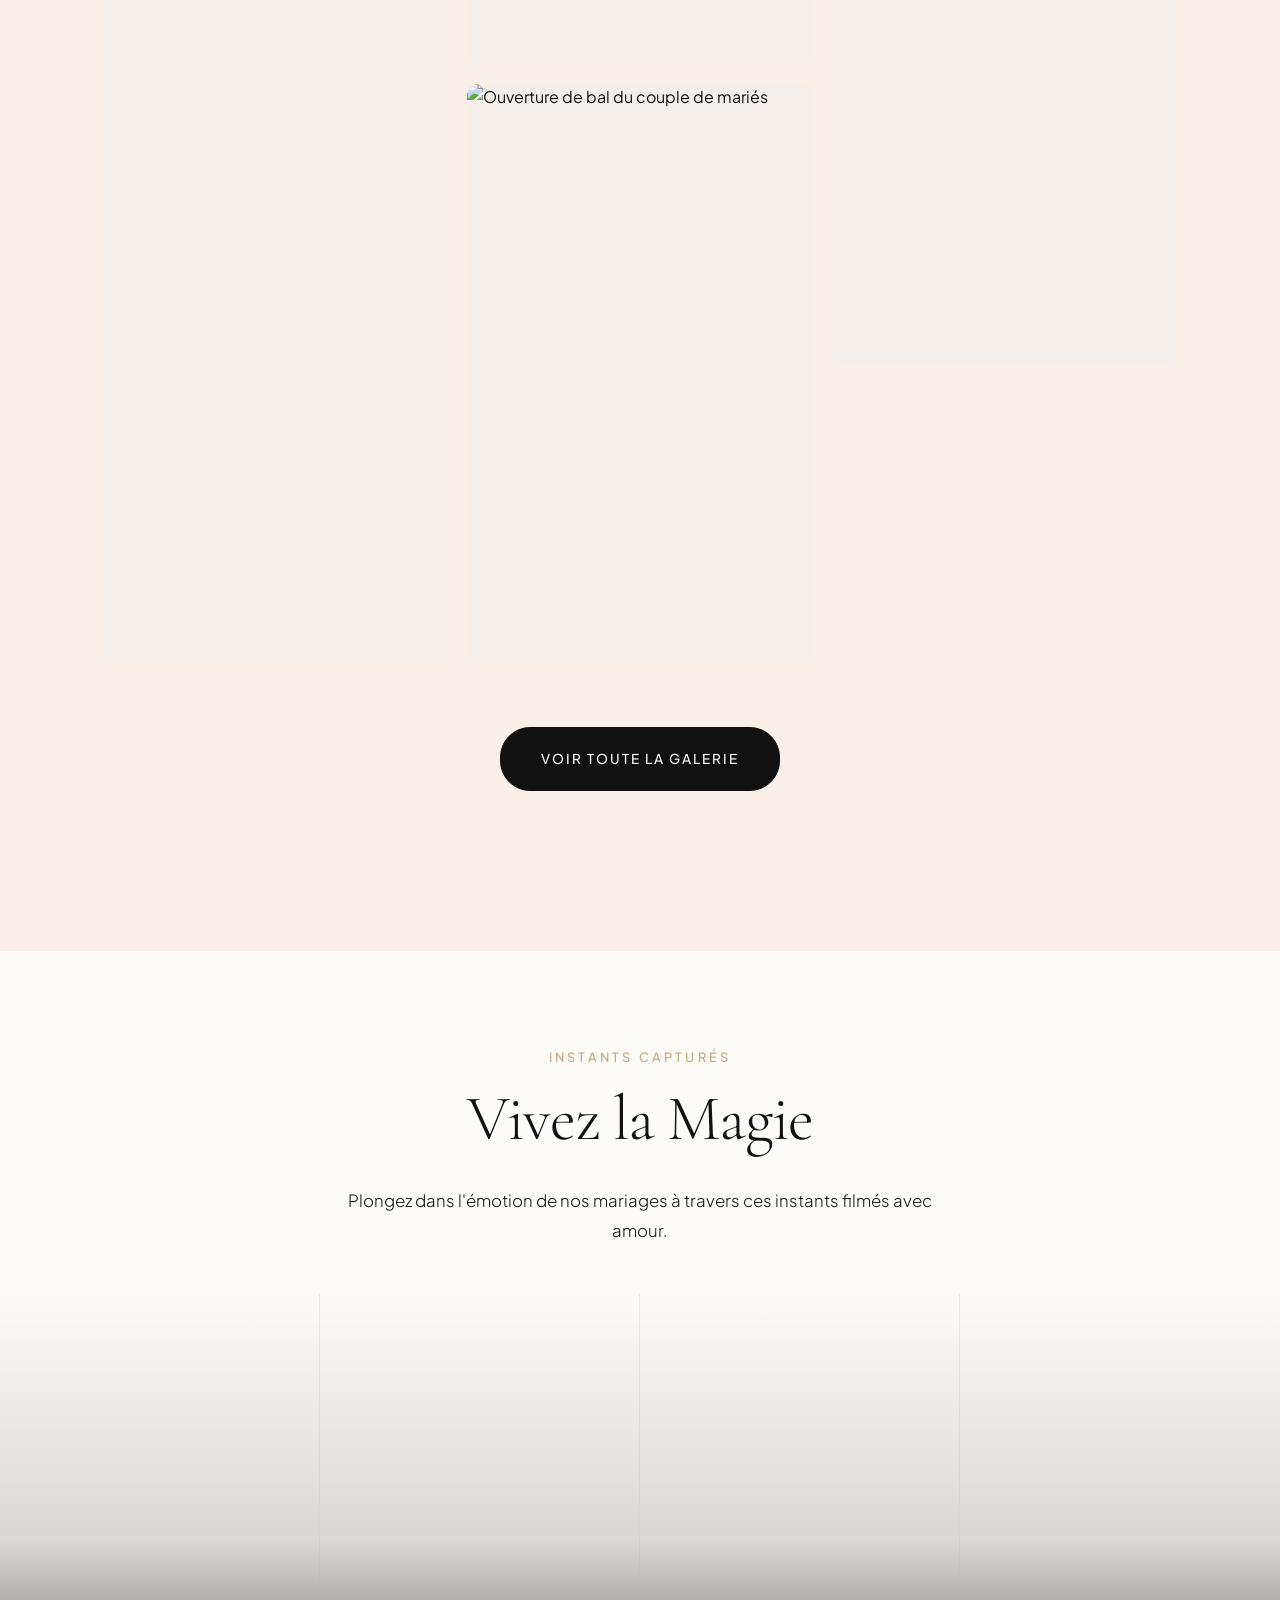
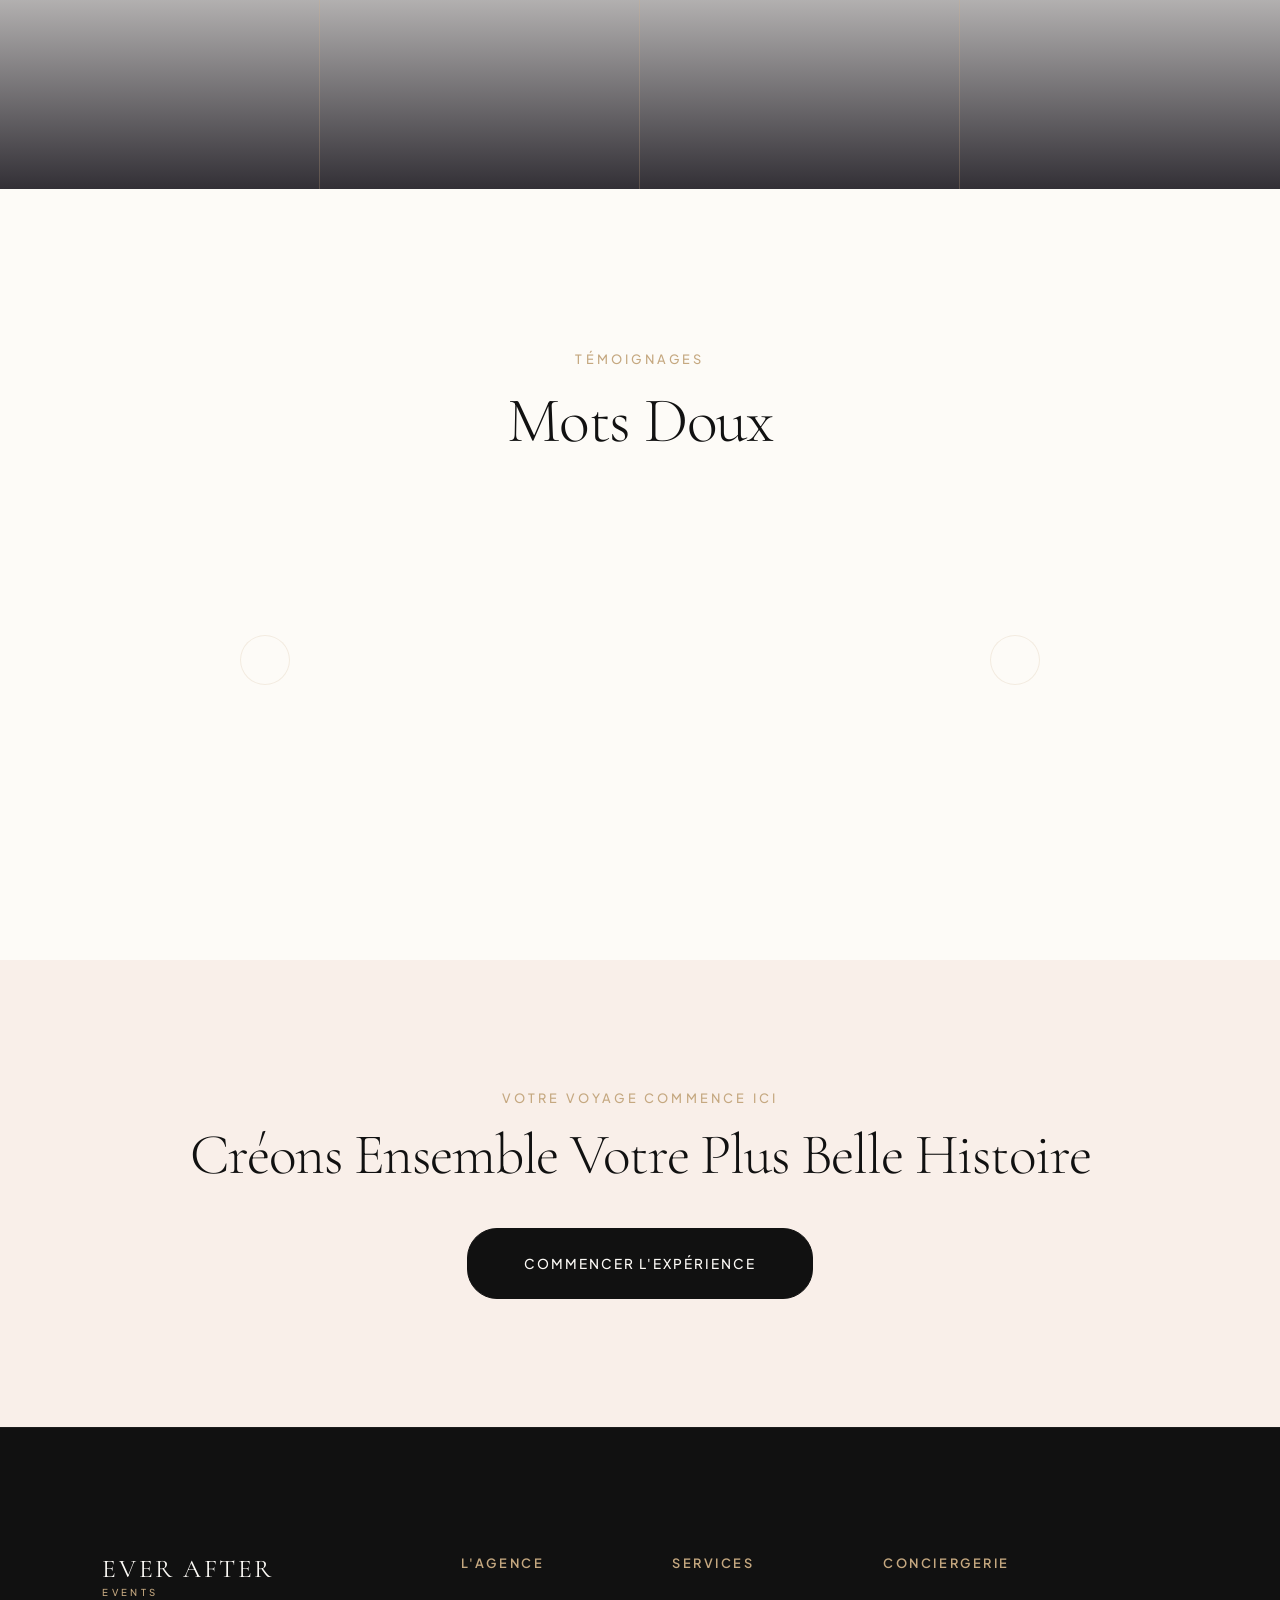
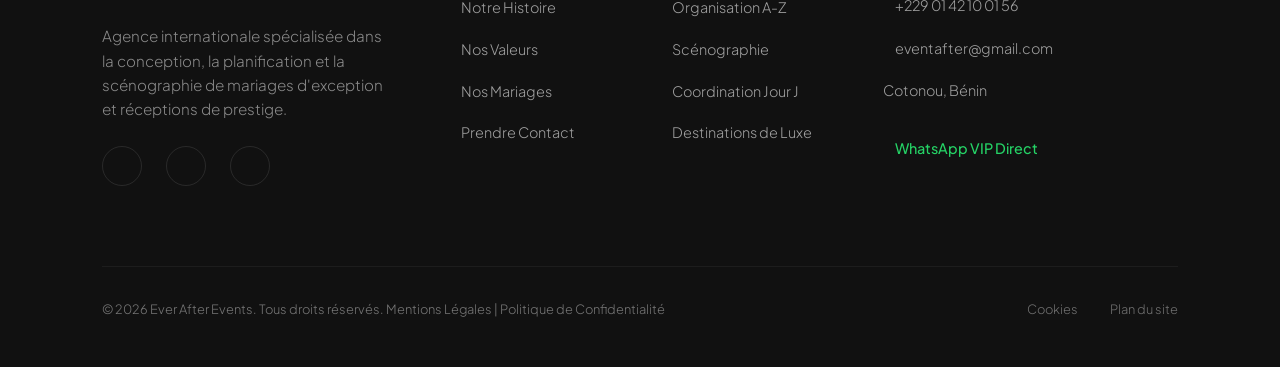
==== commit 30081b85: "debue" ====
--- a/index.html
+++ b/index.html
@@ -96,6 +96,7 @@
 
             <div class="header-cta">
                 <a href="contact.html" class="btn-primary" data-fr="Prendre RDV" data-en="Book an Appt">Prendre RDV</a>
+                <button id="langToggleDesktop" class="lang-toggle" aria-label="Toggle language">EN/FR</button>
             </div>
 
             <button class="mobile-toggle" id="mobileToggle" aria-label="Menu de navigation" aria-expanded="false">
--- a/css/nav.css
+++ b/css/nav.css
@@ -138,6 +138,11 @@
     display: block;
 }
 
+.header-cta {
+    display: flex;
+    align-items: center;
+}
+
 .header-cta .btn-primary {
     padding: 0.75rem 1.75rem;
     font-size: 0.75rem;
@@ -369,7 +374,11 @@
 
 @media (max-width: 768px) {
 
-    header.site-header .lang-toggle {
+    #langToggleDesktop {
+        display: none;
+    }
+
+    .header-cta {
         display: none;
     }
 
--- a/css/pages.css
+++ b/css/pages.css
@@ -55,20 +55,6 @@
     overflow: hidden;
 }
 
-.subpage-hero::before {
-    content: '';
-    position: absolute;
-    top: 0;
-    left: 0;
-    width: 100%;
-    height: 100%;
-    background: linear-gradient(180deg,
-            rgba(17, 17, 17, 0.6) 0%,
-            rgba(17, 17, 17, 0.3) 50%,
-            rgba(17, 17, 17, 0.7) 100%);
-    z-index: 2;
-}
-
 .subpage-hero .container {
     margin-top: 0;
     /* Suppression du margin-top pour centrer verticalement */
@@ -78,7 +64,6 @@
     padding: 0 2rem;
     margin-top: 5rem;
 }
-
 
 
 .hero-content {
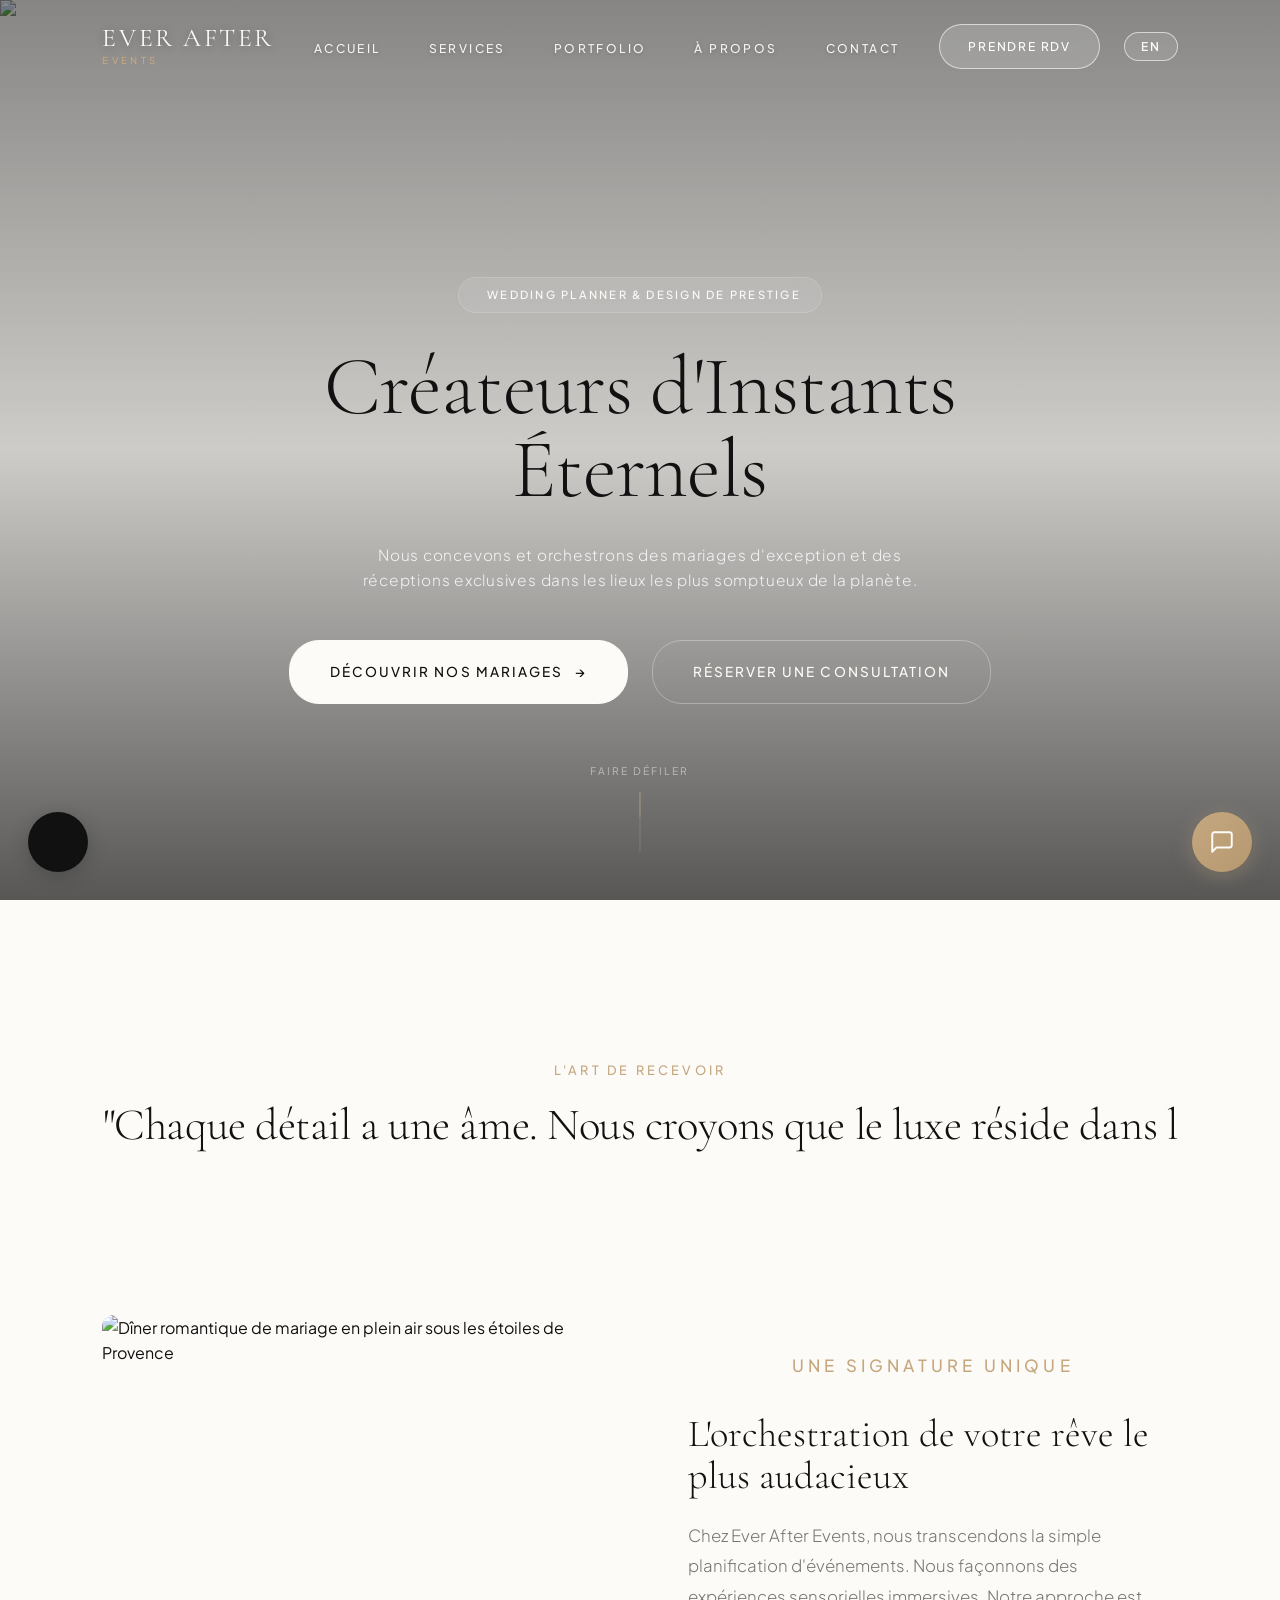
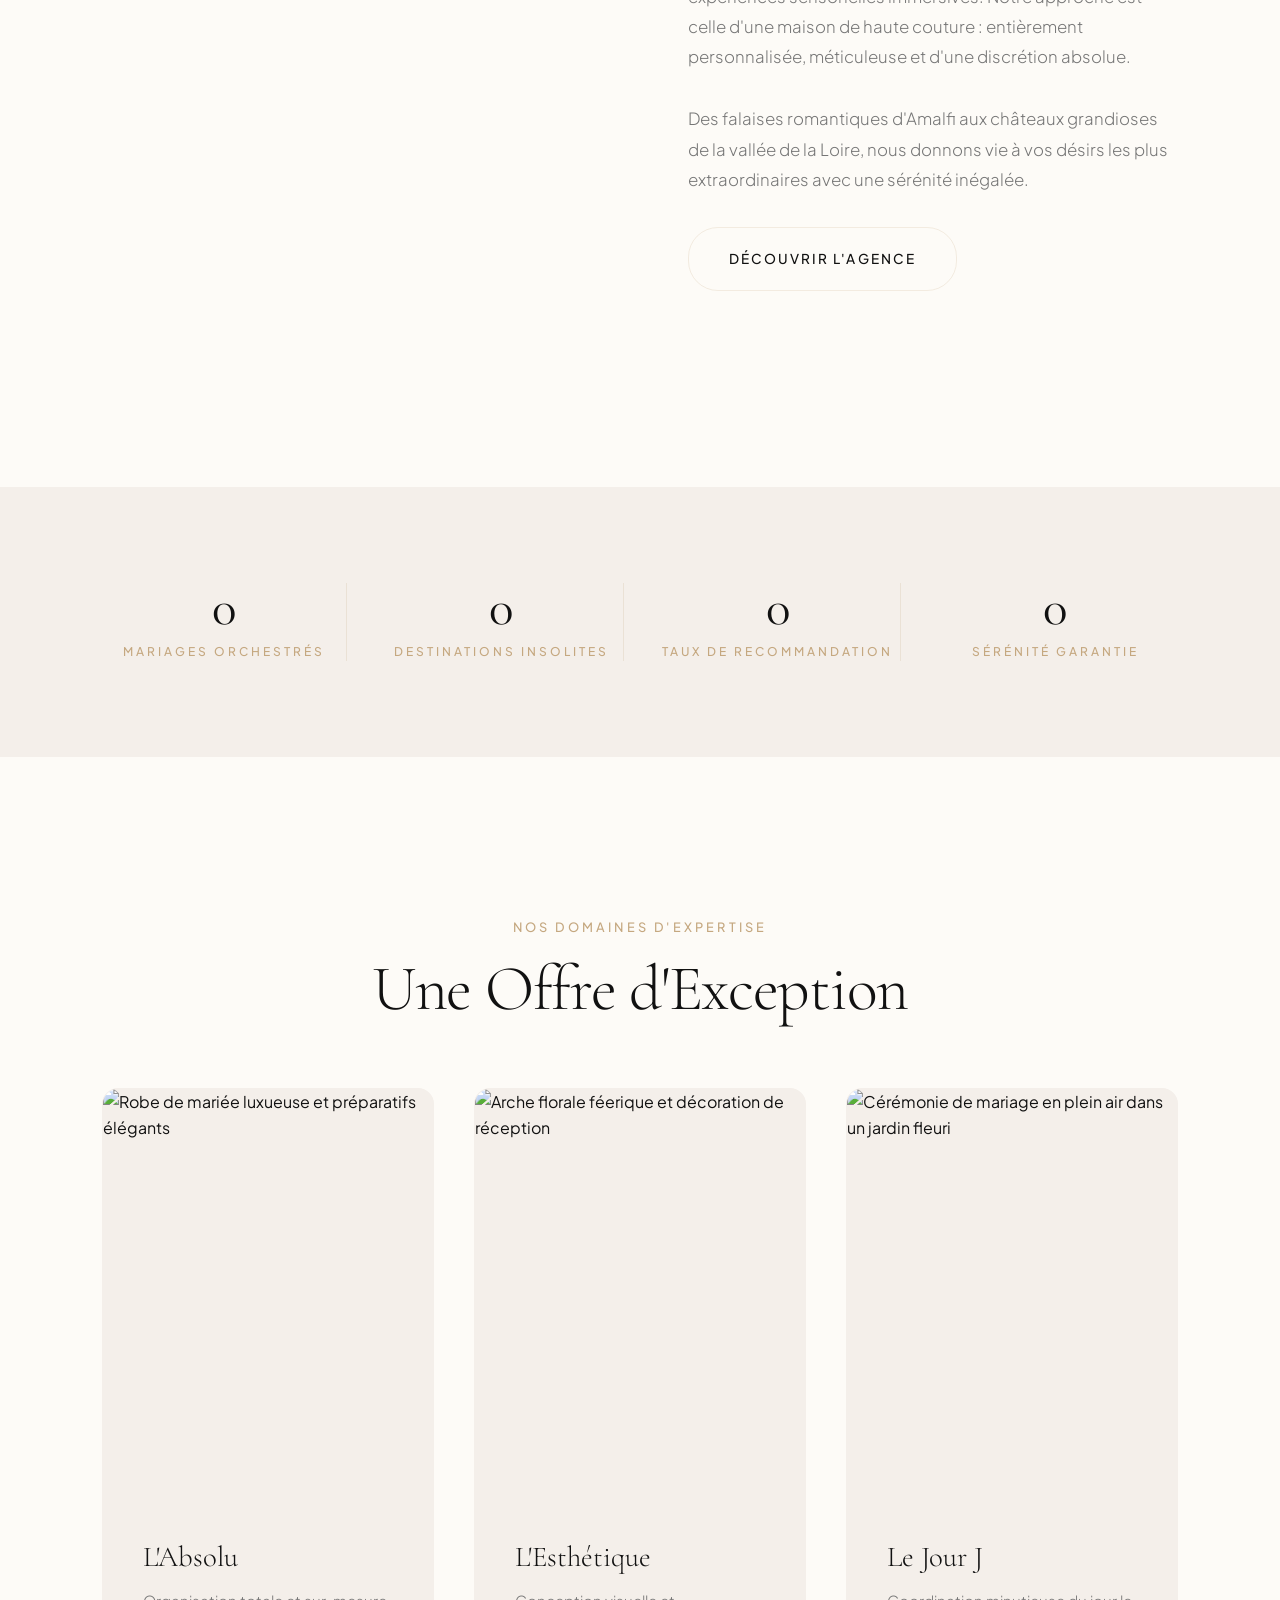
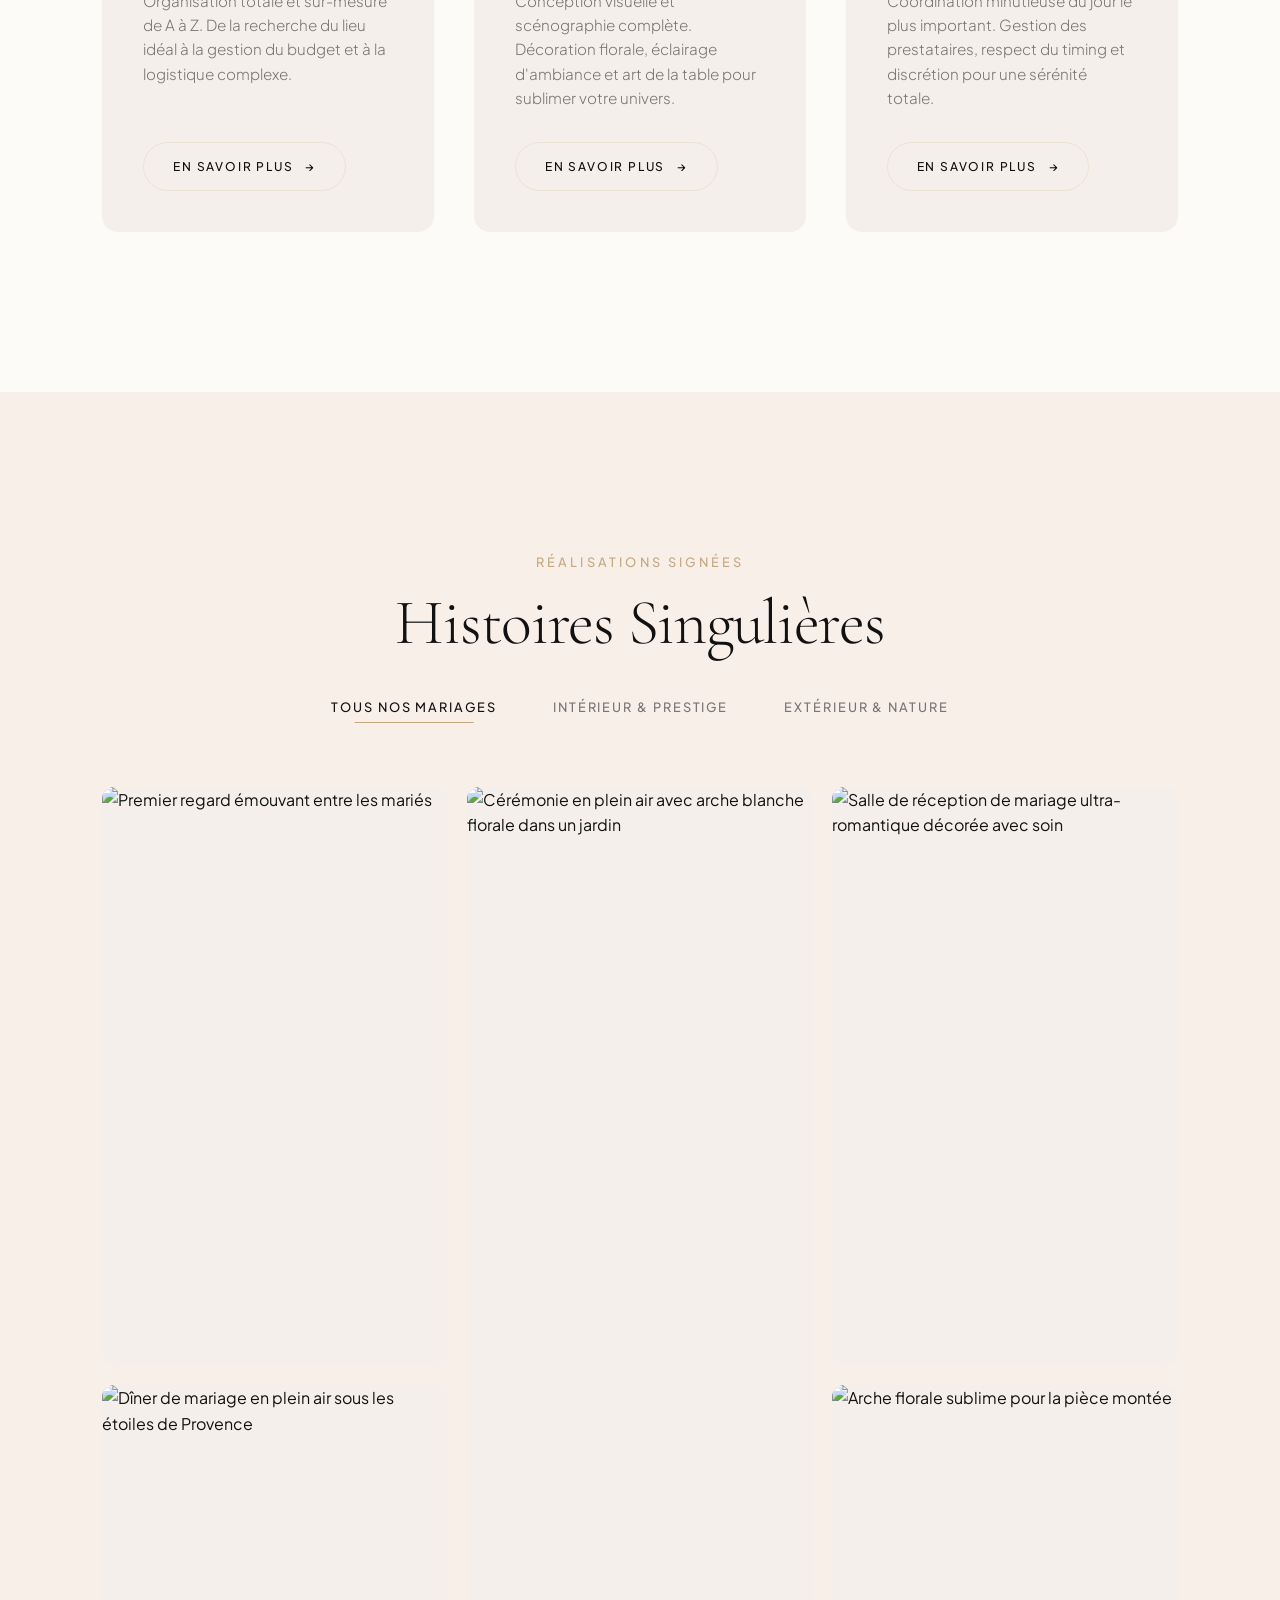
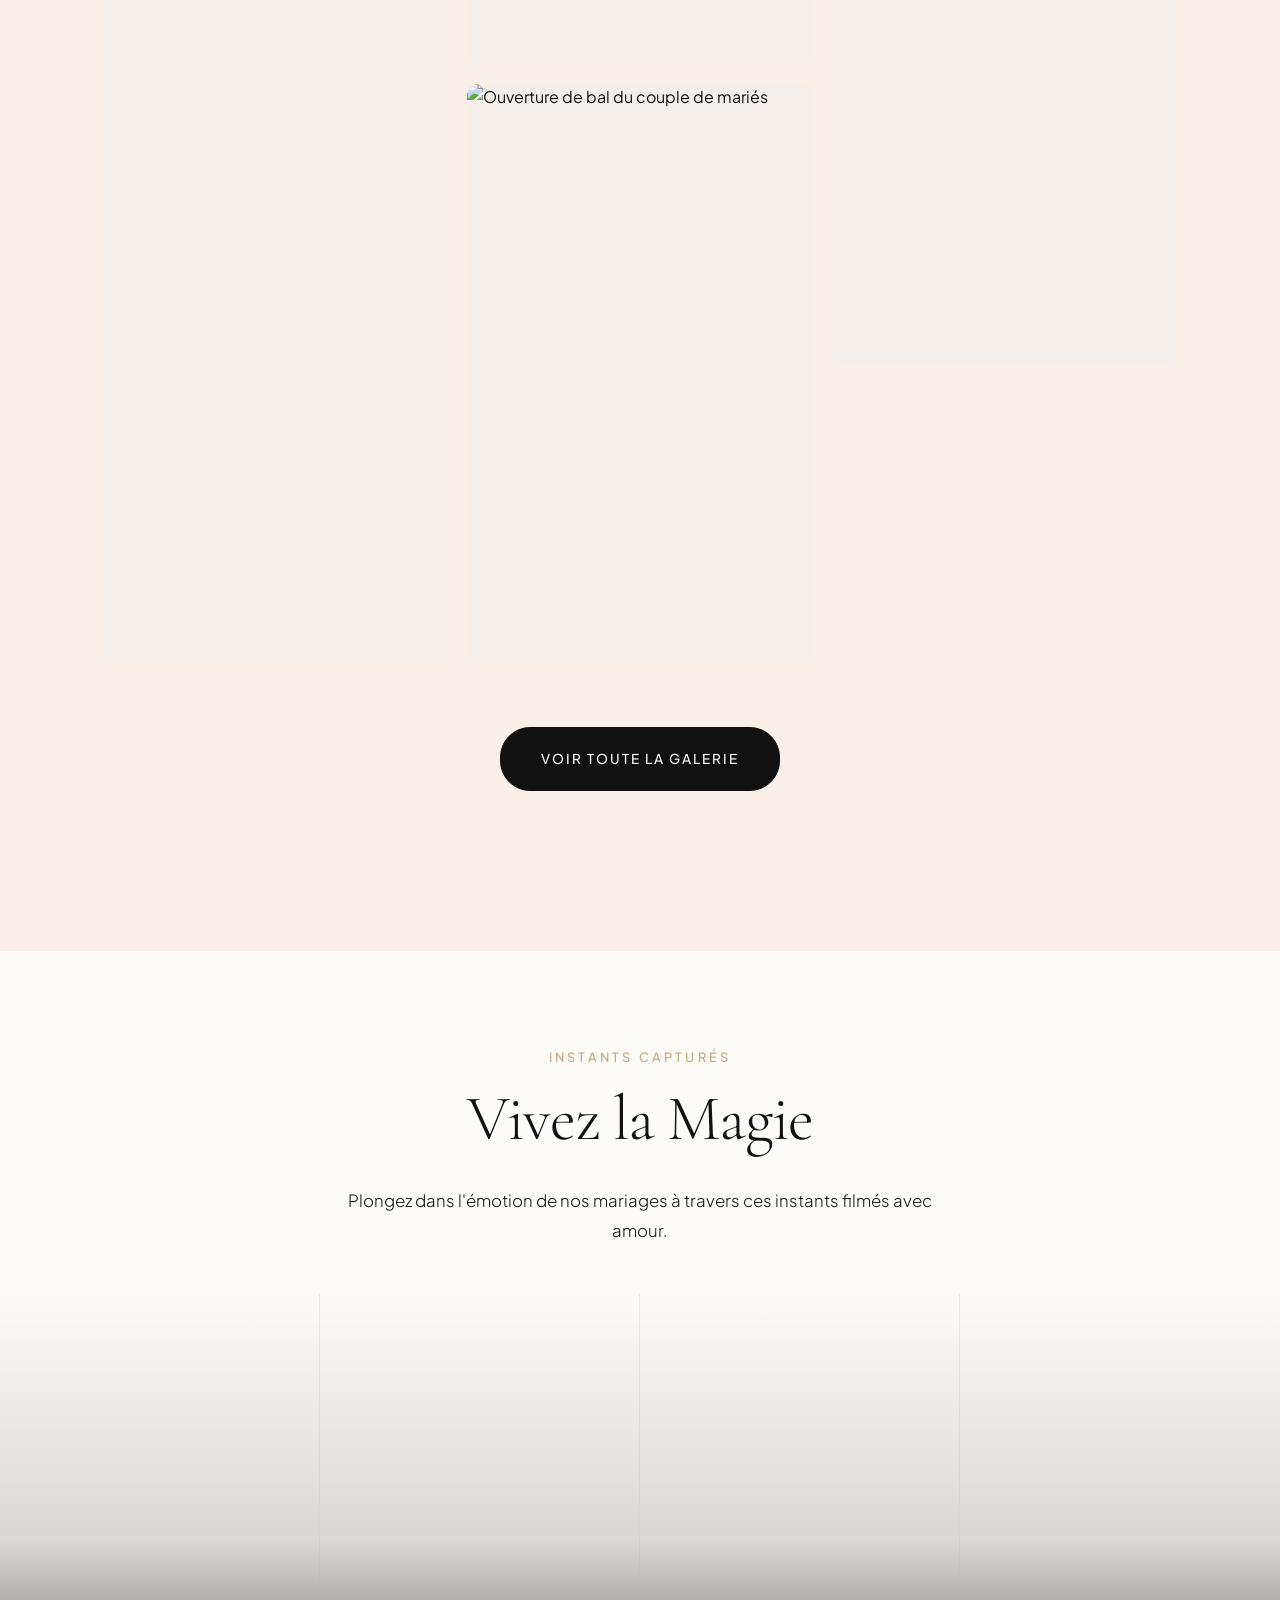
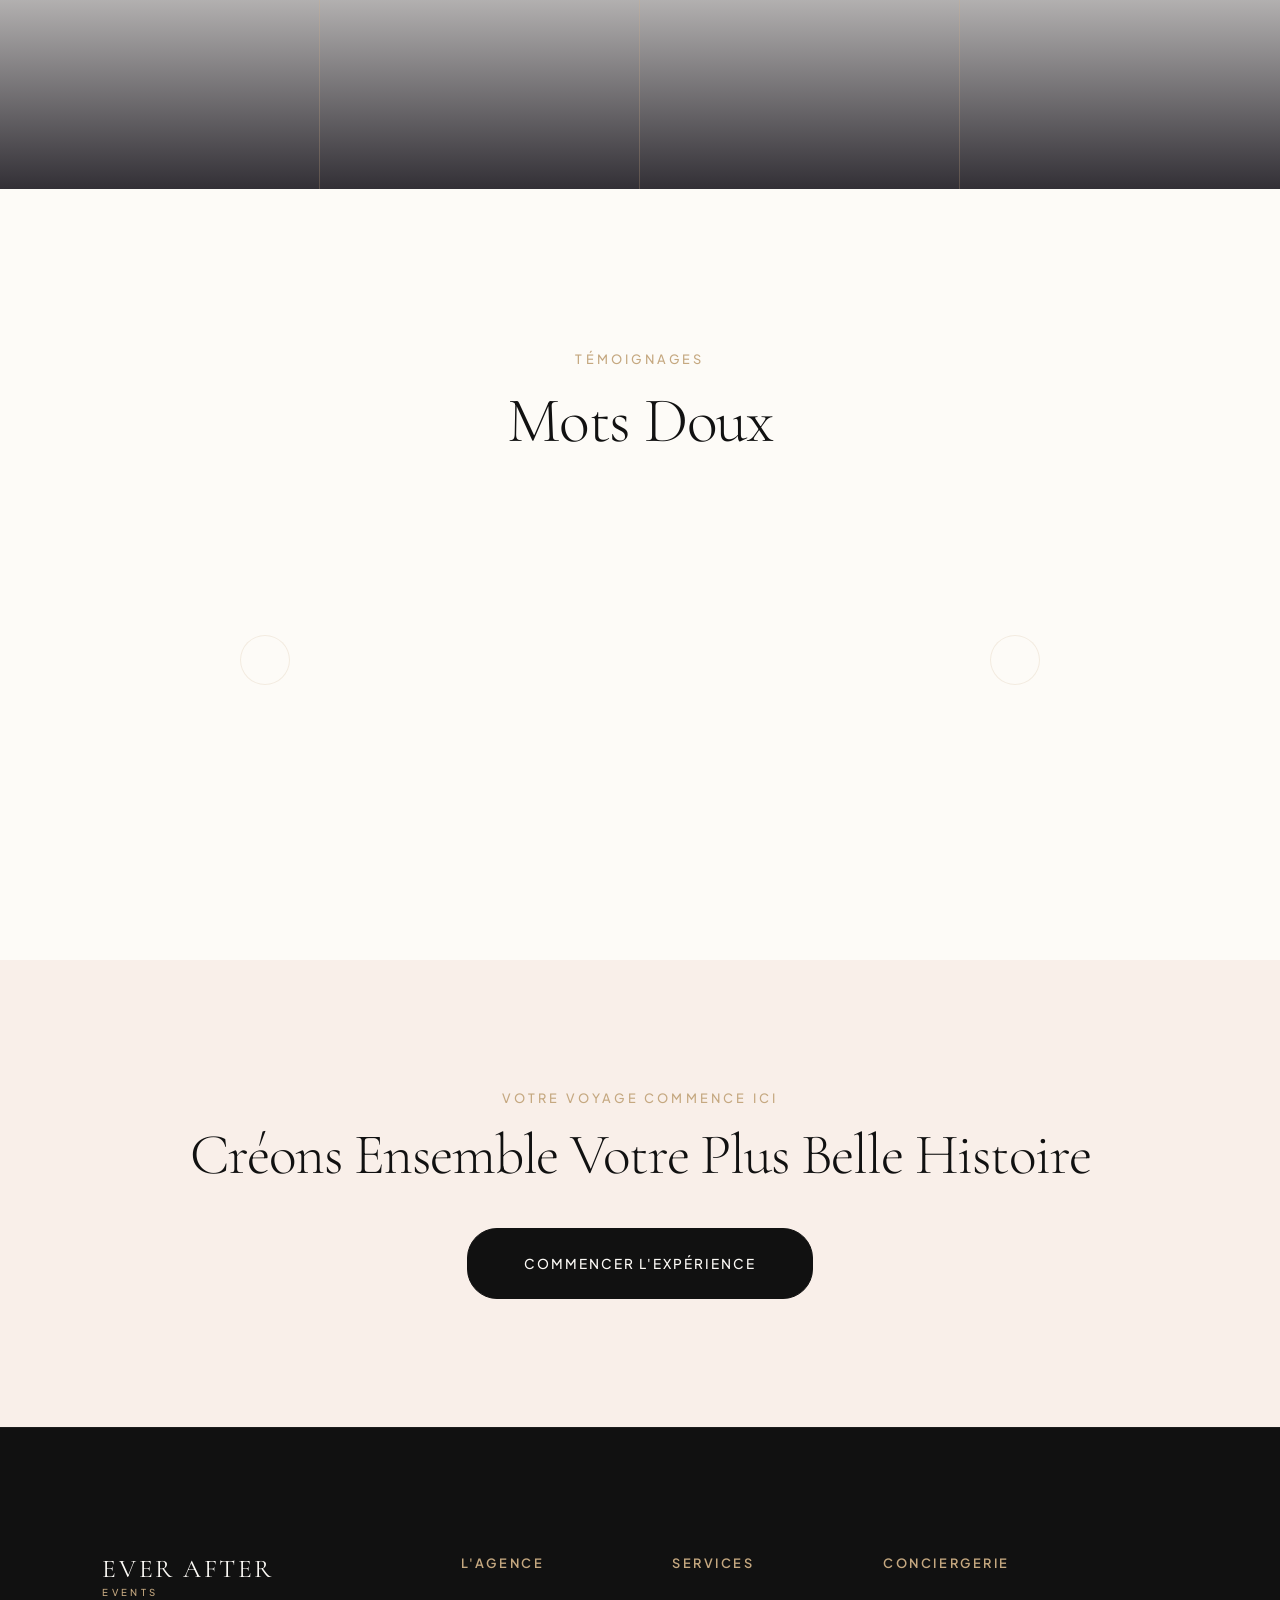
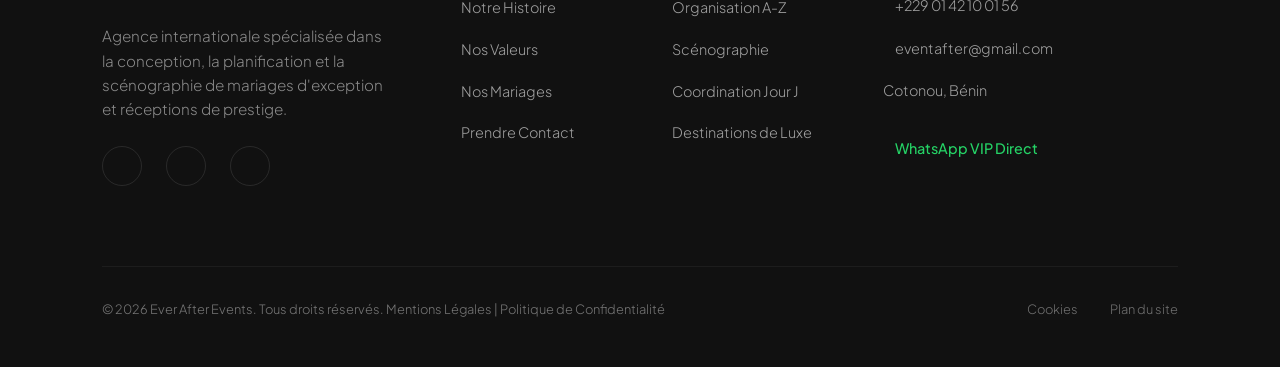
==== commit 8c5266c1: "de" ====
--- a/index.html
+++ b/index.html
@@ -71,6 +71,7 @@
       "priceRange": "$$$$"
     }
     </script>
+    <link rel="manifest" href="manifest.json">
 </head>
 
 <body class="has-hero-video">
@@ -653,6 +654,7 @@
     <script src="js/lang.js"></script>
     <script src="js/heroFallback.js"></script>
     <script src="js/chatbot.js"></script>
+    <script src="js/tracking.js"></script>
 </body>
 
 </html>
--- a/css/nav.css
+++ b/css/nav.css
@@ -196,11 +196,15 @@
     justify-content: center;
     align-items: center;
     transform: translateY(-100%);
-    transition: transform 0.8s cubic-bezier(0.16, 1, 0.3, 1);
+    transition: transform 0.8s cubic-bezier(0.16, 1, 0.3, 1), visibility 0.8s;
+    visibility: hidden;
+    pointer-events: none;
 }
 
 .mobile-menu-overlay.active {
     transform: translateY(0);
+    visibility: visible;
+    pointer-events: auto;
 }
 
 .mobile-nav-list {
@@ -365,6 +369,12 @@
 }
 
 /* Responsiveness */
+@media (min-width: 769px) {
+    .mobile-menu-overlay {
+        display: none !important;
+    }
+}
+
 @media (max-width: 992px) {
     .footer-grid {
         grid-template-columns: 1fr 1fr;
--- a/css/lang.css
+++ b/css/lang.css
@@ -22,6 +22,19 @@
     color: var(--color-bg-light);
 }
 
+body.has-hero-video header.site-header:not(.scrolled) .lang-toggle {
+    border-color: rgba(255, 255, 255, 0.6);
+    color: rgba(255, 255, 255, 0.95);
+    background: rgba(255, 255, 255, 0.1);
+    backdrop-filter: blur(6px);
+}
+
+body.has-hero-video header.site-header:not(.scrolled) .lang-toggle:hover {
+    background-color: var(--color-gold);
+    border-color: var(--color-gold);
+    color: var(--color-dark);
+}
+
 @media (max-width: 768px) {
     .lang-toggle {
         margin: 1rem 0;
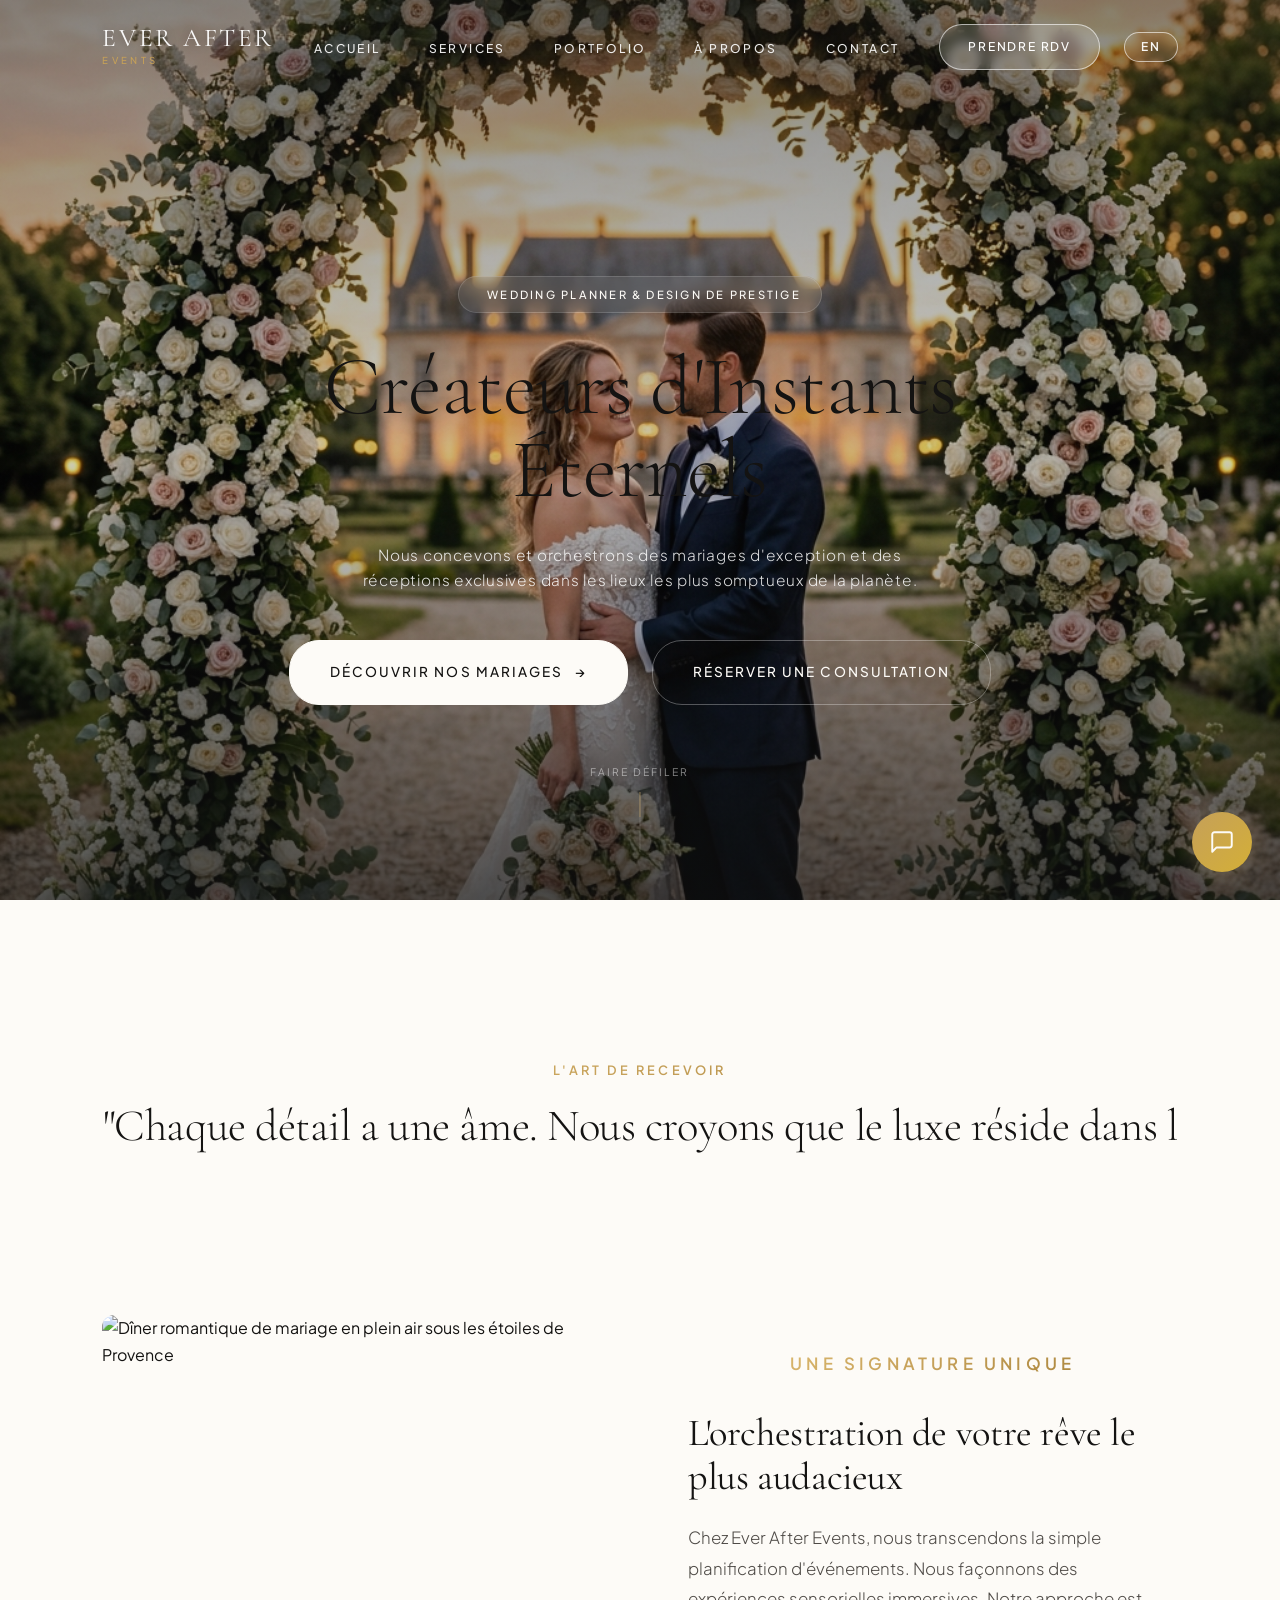
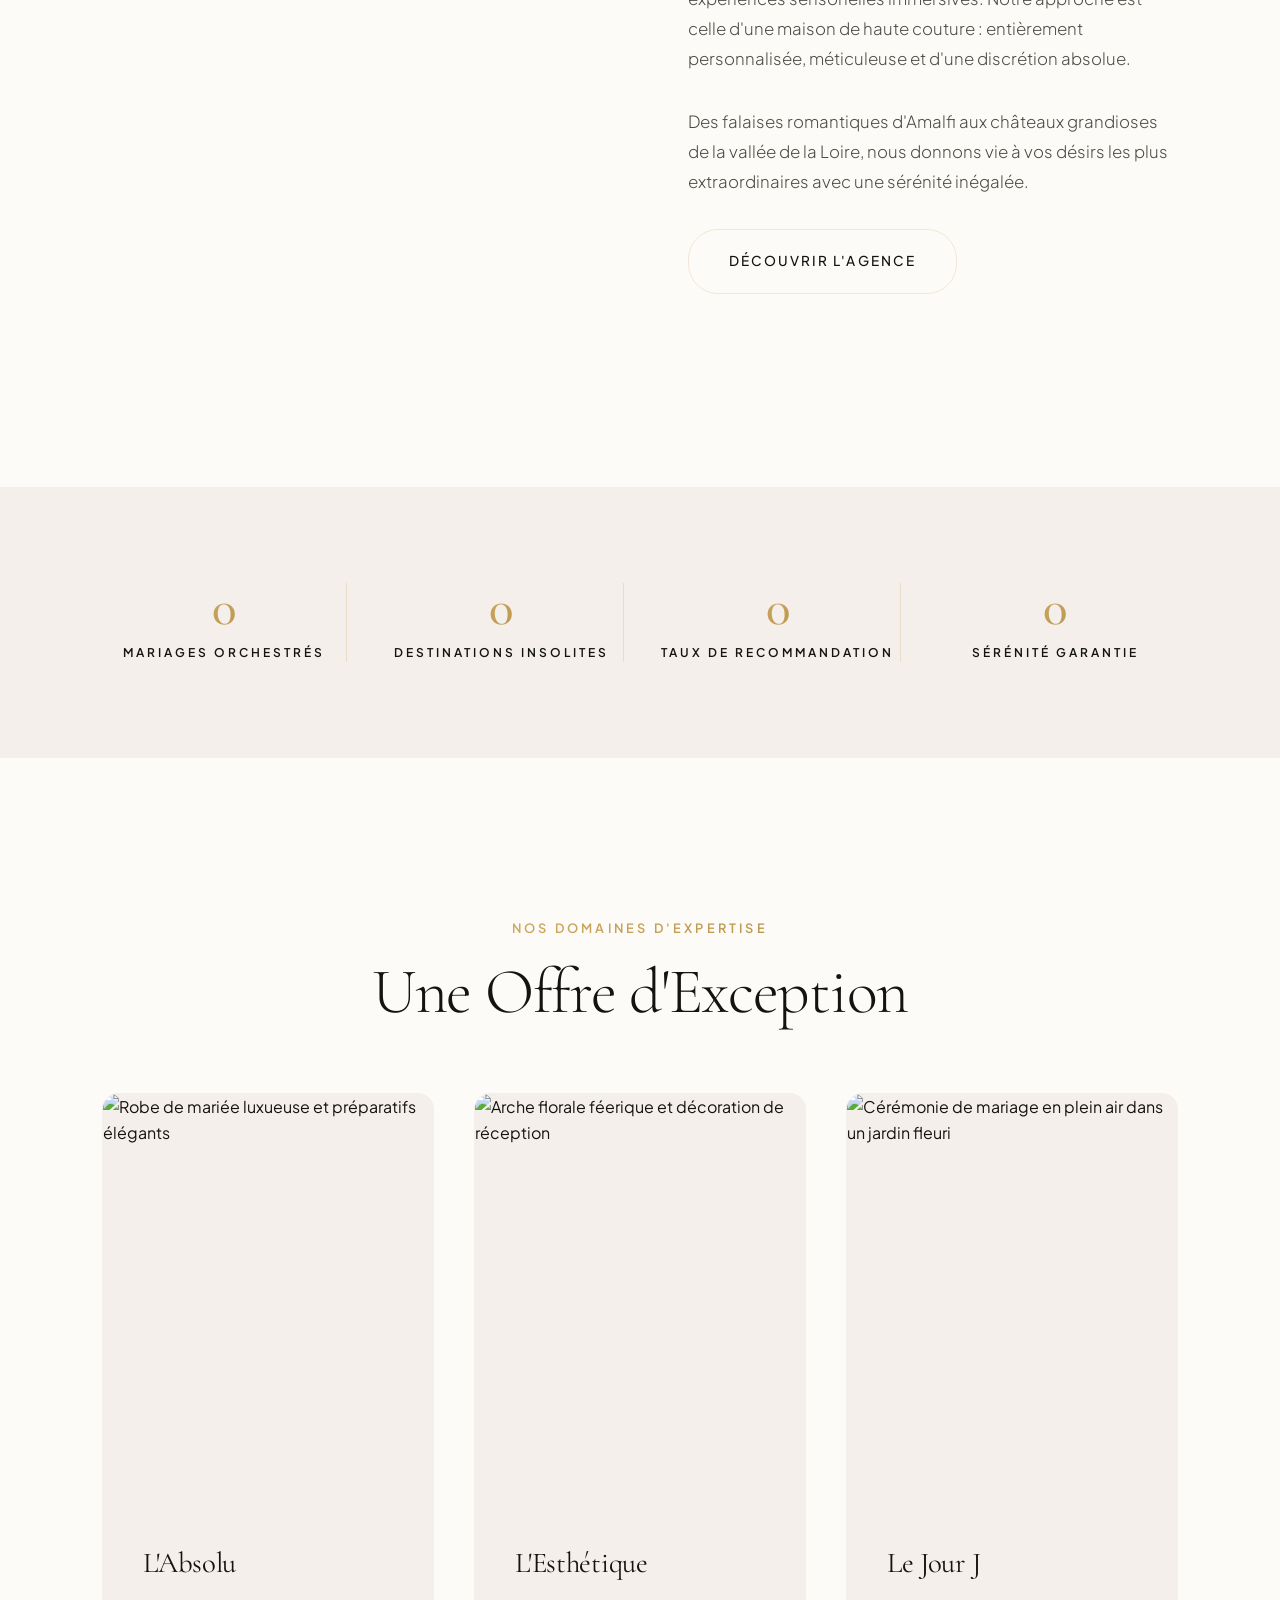
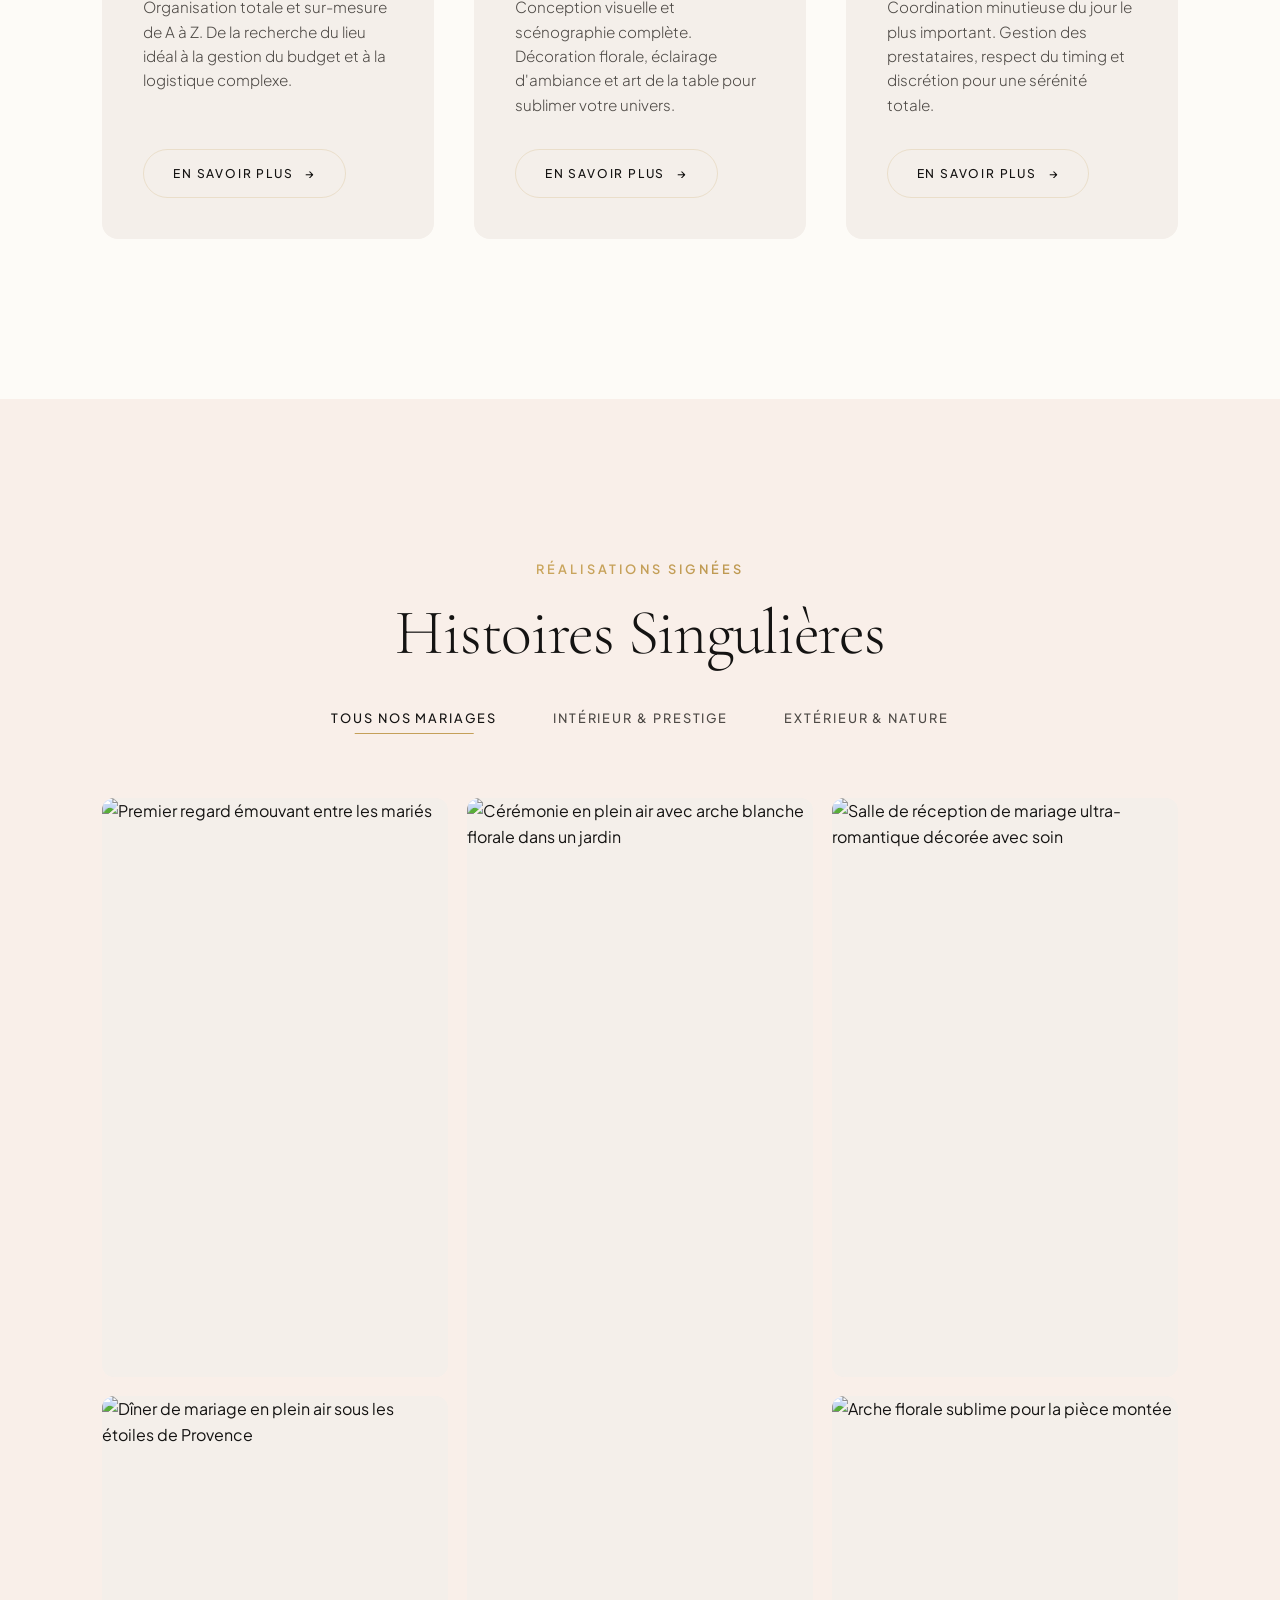
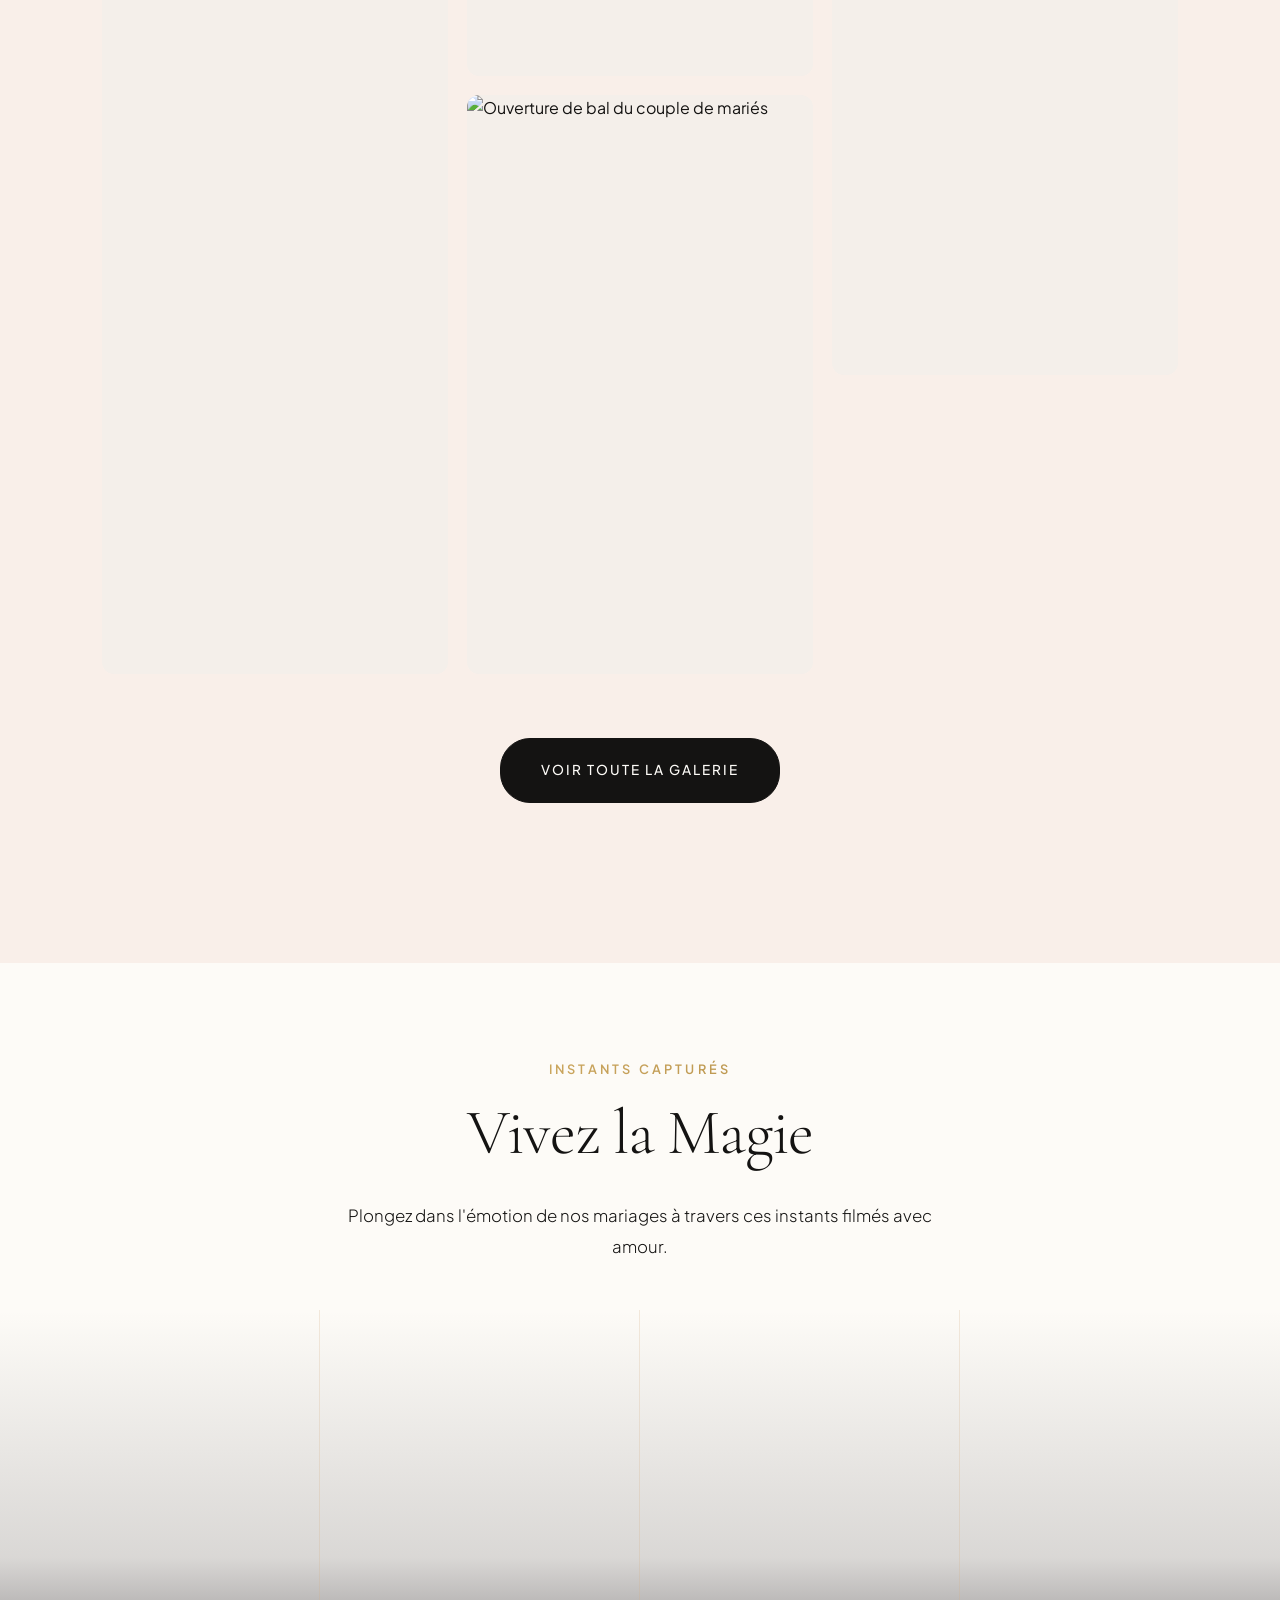
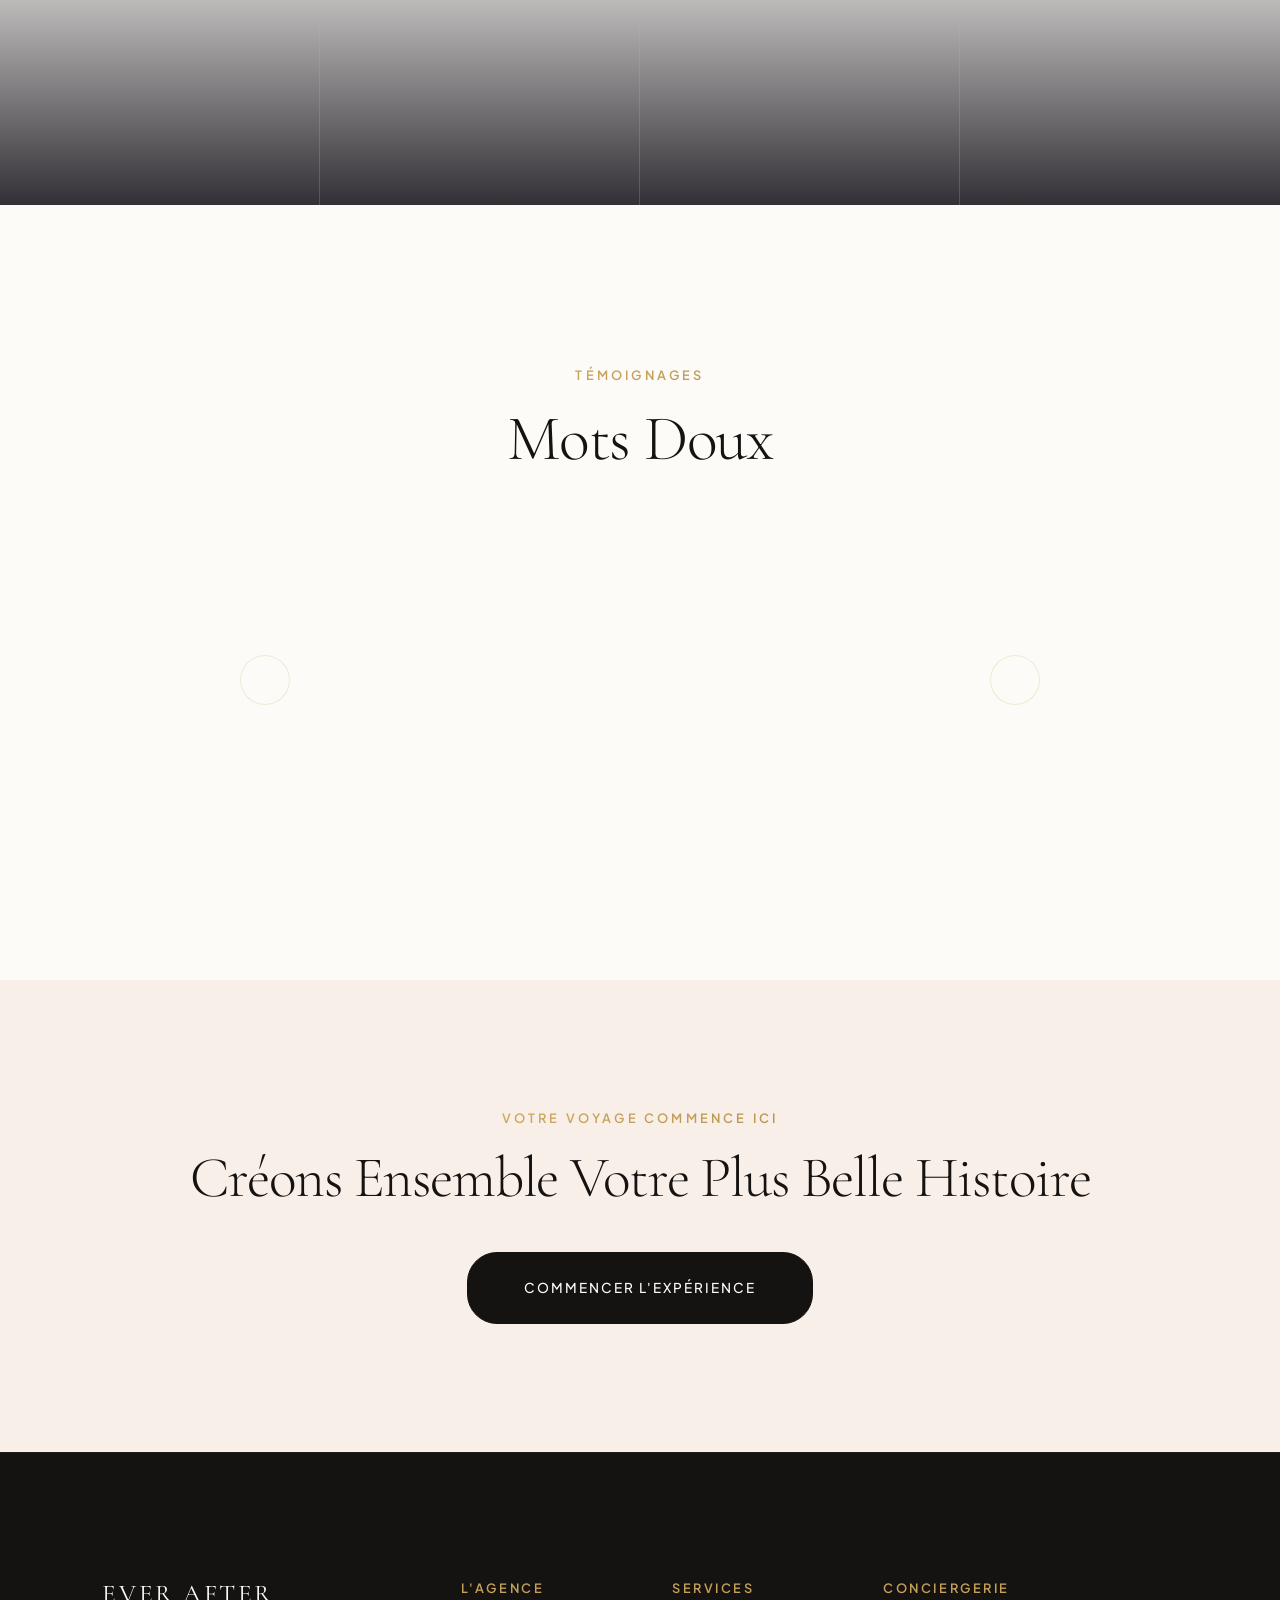
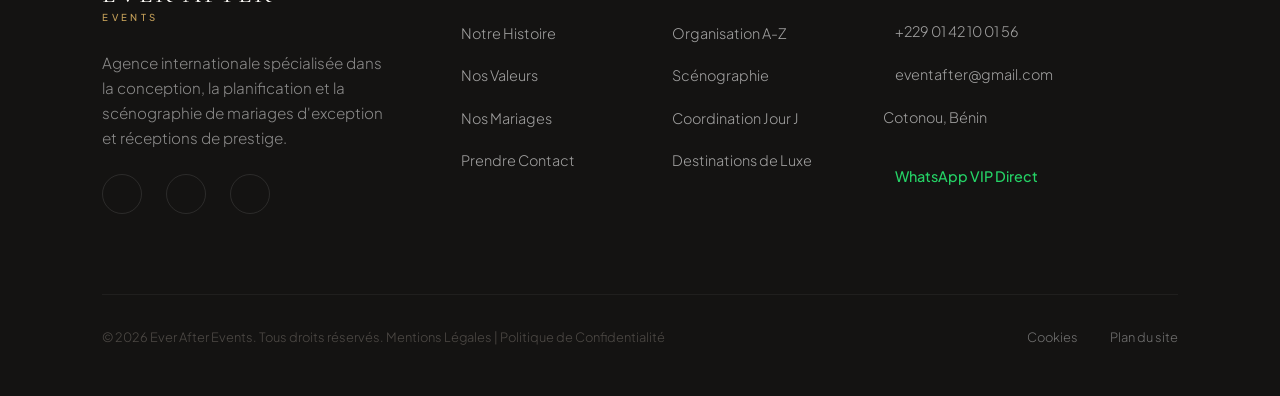
==== commit 66e1d1dc: "de" ====
--- a/index.html
+++ b/index.html
@@ -28,6 +28,12 @@
     <meta property="twitter:description"
         content="Ever After Events orchestre vos mariages de prestige et réceptions haut de gamme.">
     <meta property="twitter:image" content="images/hero_fallback.png">
+
+    <!-- Video & Asset Performance Optimization -->
+    <link rel="preconnect" href="https://v1.pinterest.com" crossorigin>
+    <link rel="dns-prefetch" href="https://v1.pinterest.com">
+    <link rel="preload" as="image" href="images/hero_fallback.png">
+    <link rel="preload" as="video" href="https://v1.pinterest.com/videos/iht/expMp4/8d/db/a4/8ddba44943a92792f645bde6e4670ed0_720w.mp4" type="video/mp4">
 
     <!-- Stylesheets -->
     <link rel="stylesheet" href="https://cdn.jsdelivr.net/npm/swiper@11/swiper-bundle.min.css">
@@ -130,8 +136,8 @@
         <section class="hero-section" aria-label="Présentation cinématique">
             <div class="hero-video-container">
                 <!-- Hero: Ultra-romantic wedding reception (Royal Luxury Events) -->
-                <video autoplay muted loop playsinline
-                    poster="https://i.pinimg.com/736x/ff/8e/a3/ff8ea311d7c9a81014f3ec97b24a2b2d.jpg" id="heroVideo">
+                <video autoplay muted loop playsinline preload="auto"
+                    poster="images/hero_fallback.png" id="heroVideo">
                     <source
                         src="https://v1.pinimg.com/videos/iht/expMp4/8d/db/a4/8ddba44943a92792f645bde6e4670ed0_720w.mp4"
                         type="video/mp4">
@@ -630,10 +636,7 @@
         </div>
     </footer>
 
-    <!-- Jury Access Link -->
-    <a href="jury.html" id="jury-link" aria-label="Accès Espace Jury" title="Espace Jury">
-        <i data-lucide="gavel"></i>
-    </a>
+    
 
     <!-- Chatbot placeholder -->
     <div id="chatbot-container"></div>
--- a/css/main.css
+++ b/css/main.css
@@ -2,17 +2,18 @@
 @import url('https://fonts.googleapis.com/css2?family=Cormorant+Garamond:ital,wght@0,300;0,400;0,500;0,600;1,300;1,400&family=Plus+Jakarta+Sans:wght@300;400;500;600;700&display=swap');
 
 :root {
-    /* Color Palette */
+    /* Enhanced Luxury Color Palette */
     --color-bg-light: #FDFBF7;
     --color-bg-beige: #F4EFEA;
     --color-bg-rose: #F9EFE9;
-    --color-gold: #C5A880;
-    --color-gold-hover: #B59870;
-    --color-gold-light: #E7DFD5;
-    --color-dark: #111111;
-    --color-dark-light: #2D2D2D;
-    --color-gray: #767676;
-    --color-border: rgba(197, 168, 128, 0.2);
+    --color-gold: #C5A059;
+    --color-gold-hover: #D4AF37;
+    --color-gold-light: #F3E9D9;
+    --color-dark: #141312;
+    --color-dark-light: #2A2725;
+    --color-gray: #4E4A46;
+    --color-border: rgba(197, 160, 89, 0.22);
+    --color-gold-gradient: linear-gradient(135deg, #E5C378 0%, #C5A059 50%, #9E792F 100%);
 
     /* Typography */
     --font-serif: 'Cormorant Garamond', serif;
@@ -24,6 +25,12 @@
 
     /* Spacing */
     --container-padding: 8vw;
+}
+
+/* Text Selection Styling */
+::selection {
+    background-color: var(--color-gold);
+    color: #FFFFFF;
 }
 
 /* Reset & Core Setup */
@@ -45,9 +52,10 @@
 body {
     font-family: var(--font-sans);
     font-size: 16px;
-    line-height: 1.6;
+    line-height: 1.65;
     overflow-x: hidden;
     background-color: var(--color-bg-light);
+    color: var(--color-dark);
 }
 
 /* Custom Scrollbar for Luxury Aesthetics */
@@ -84,9 +92,10 @@
 h5,
 h6 {
     font-family: var(--font-serif);
-    font-weight: 300;
-    line-height: 1.1;
-    color: var(--color-dark);
+    font-weight: 400;
+    line-height: 1.15;
+    color: var(--color-dark);
+    letter-spacing: -0.01em;
 }
 
 p {
@@ -107,13 +116,14 @@
     display: block;
 }
 
-/* Global Luxury Elements */
+/* Global Luxury Elements & Metallic Text Accents */
 .editorial-title {
     font-size: clamp(2.5rem, 5vw, 5.5rem);
     font-weight: 300;
     text-align: center;
     letter-spacing: -0.02em;
     margin-bottom: 2rem;
+    color: var(--color-dark);
 }
 
 .editorial-subtitle {
@@ -121,10 +131,19 @@
     font-size: clamp(0.75rem, 1vw, 0.9rem);
     text-transform: uppercase;
     letter-spacing: 0.25em;
-    color: var(--color-gold);
+    background: var(--color-gold-gradient);
+    -webkit-background-clip: text;
+    -webkit-text-fill-color: transparent;
     text-align: center;
     margin-bottom: 1rem;
-    font-weight: 500;
+    font-weight: 600;
+    display: block;
+}
+
+.text-gold-gradient {
+    background: var(--color-gold-gradient);
+    -webkit-background-clip: text;
+    -webkit-text-fill-color: transparent;
 }
 
 /* Button & Link Styling */
@@ -247,30 +266,4 @@
 /* Curseur fleur personnalisé */
 body {
     cursor: url('../images/flower_cursor2.png'), auto;
-}
-
-/* Jury Access Floating Button */
-#jury-link {
-    position: fixed;
-    bottom: 28px;
-    left: 28px;
-    width: 60px;
-    height: 60px;
-    border-radius: 50%;
-    background: var(--color-dark);
-    color: var(--color-gold);
-    display: flex;
-    align-items: center;
-    justify-content: center;
-    cursor: pointer;
-    box-shadow: 0 4px 20px rgba(0, 0, 0, 0.2);
-    z-index: 10000;
-    transition: transform 0.4s cubic-bezier(0.16, 1, 0.3, 1), box-shadow 0.4s ease, background-color 0.4s ease, color 0.4s ease;
-}
-
-#jury-link:hover {
-    transform: scale(1.08);
-    background: var(--color-gold);
-    color: var(--color-dark);
-    box-shadow: 0 6px 28px rgba(197, 168, 128, 0.5);
 }
--- a/css/pages.css
+++ b/css/pages.css
@@ -287,9 +287,12 @@
 .stat-number {
     font-family: var(--font-serif);
     font-size: clamp(2.5rem, 4vw, 4.5rem);
-    color: var(--color-dark);
+    background: var(--color-gold-gradient);
+    -webkit-background-clip: text;
+    -webkit-text-fill-color: transparent;
     line-height: 1;
     margin-bottom: 0.5rem;
+    font-weight: 500;
 }
 
 .stat-label {
@@ -297,8 +300,8 @@
     font-size: 0.75rem;
     text-transform: uppercase;
     letter-spacing: 0.25em;
-    color: var(--color-gold);
-    font-weight: 500;
+    color: var(--color-dark);
+    font-weight: 600;
 }
 
 /* ----------------------------------------------------
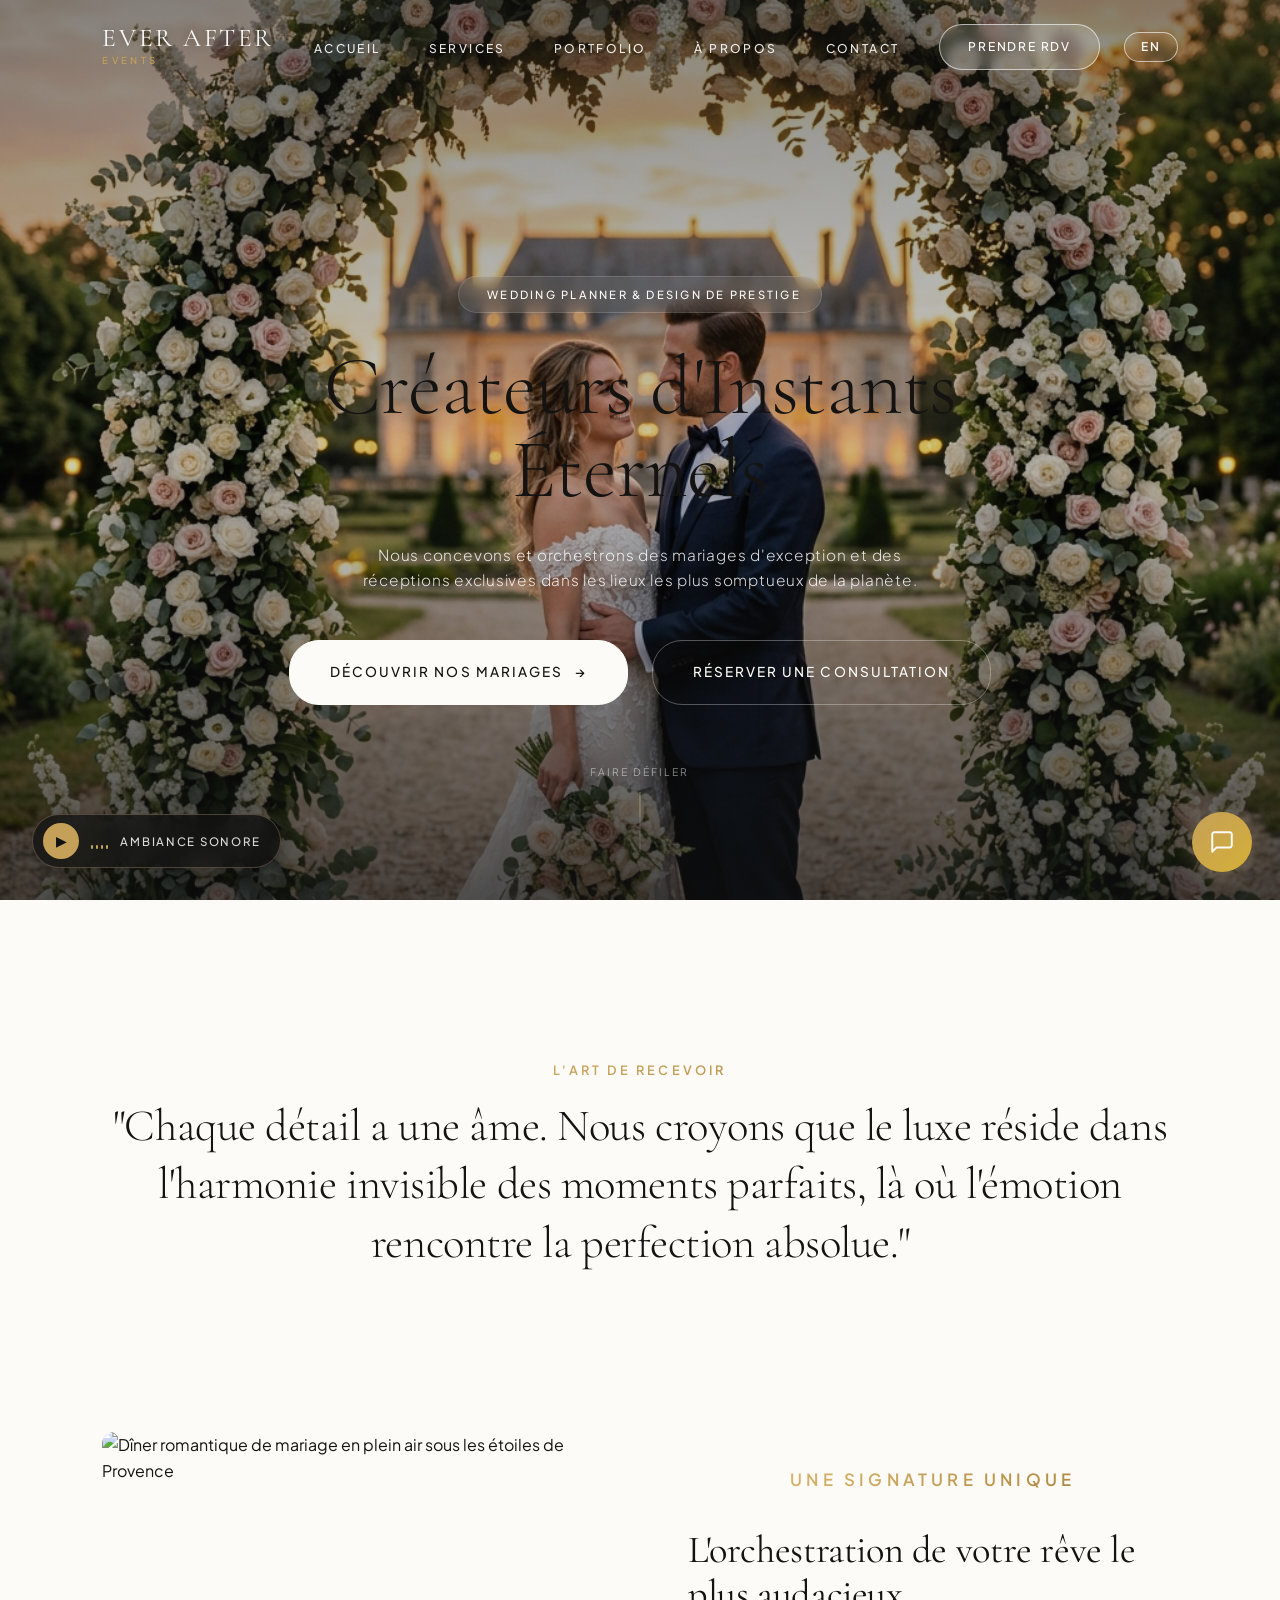
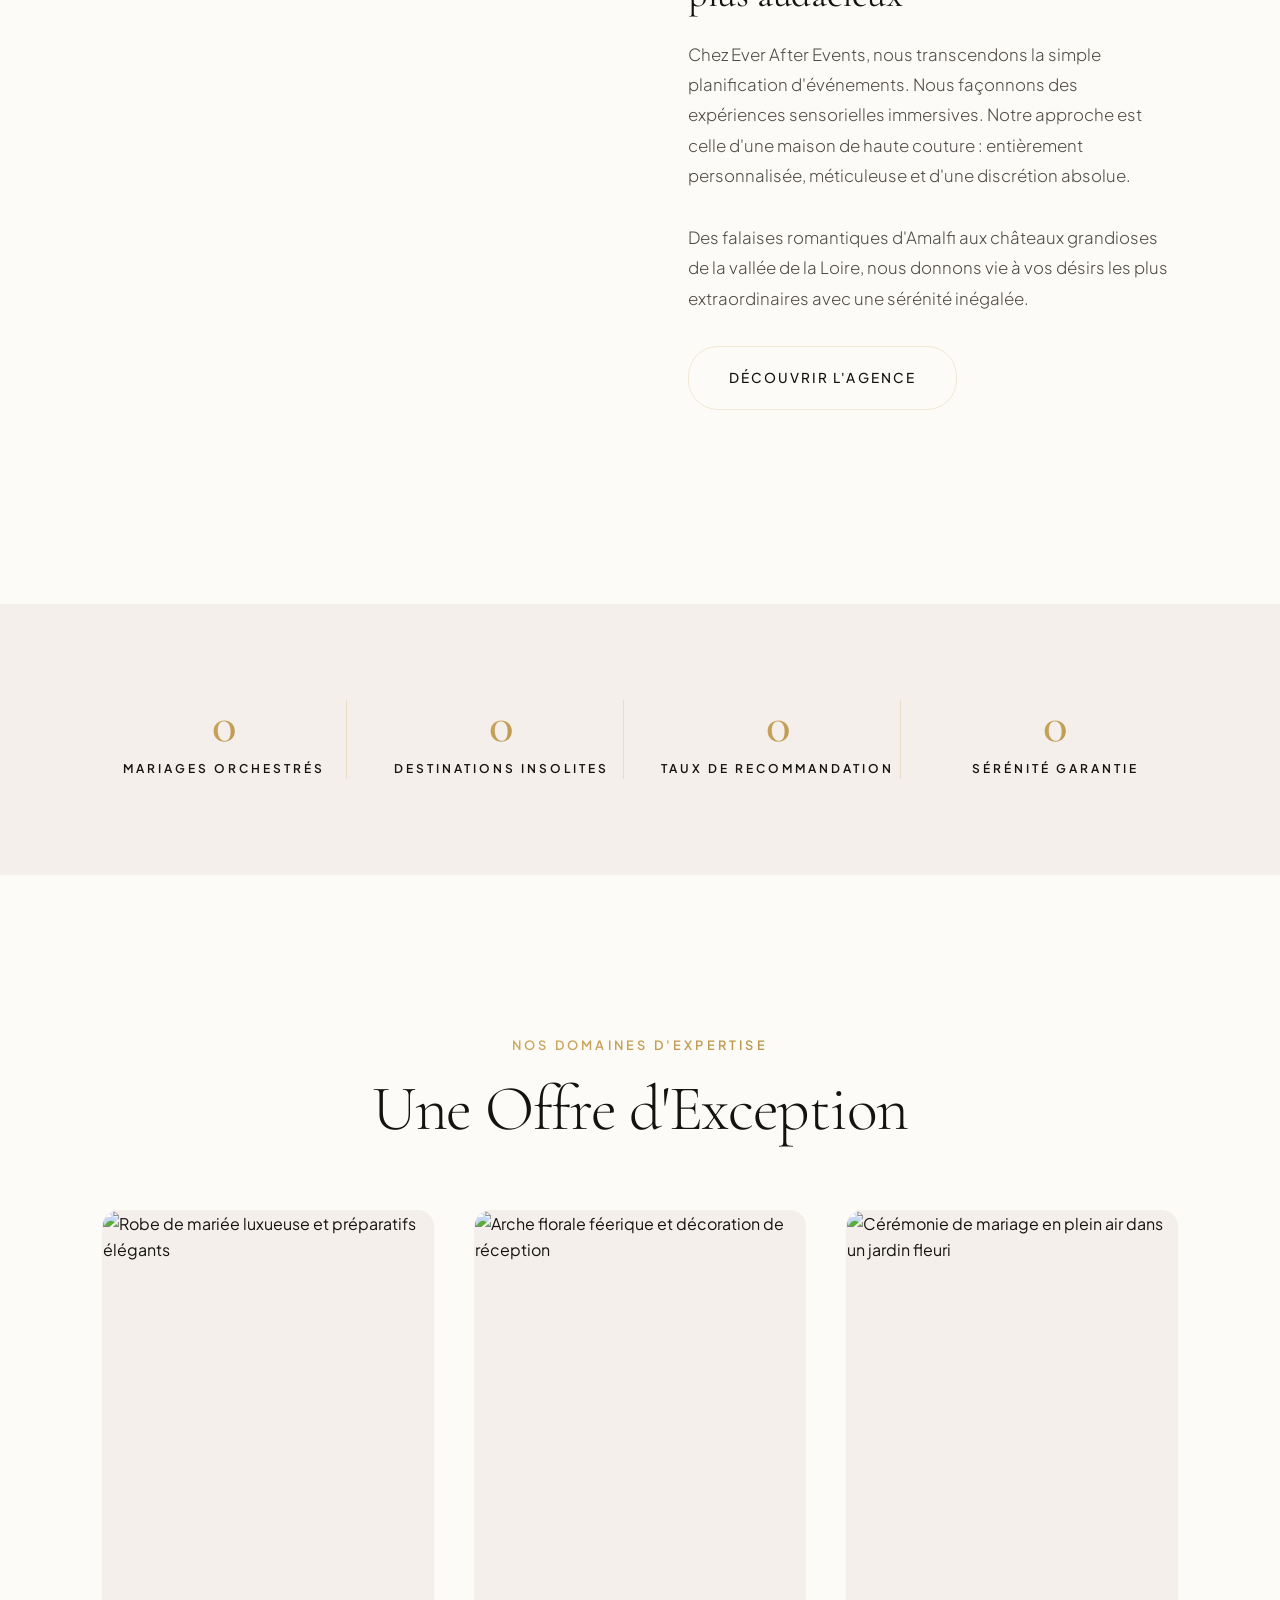
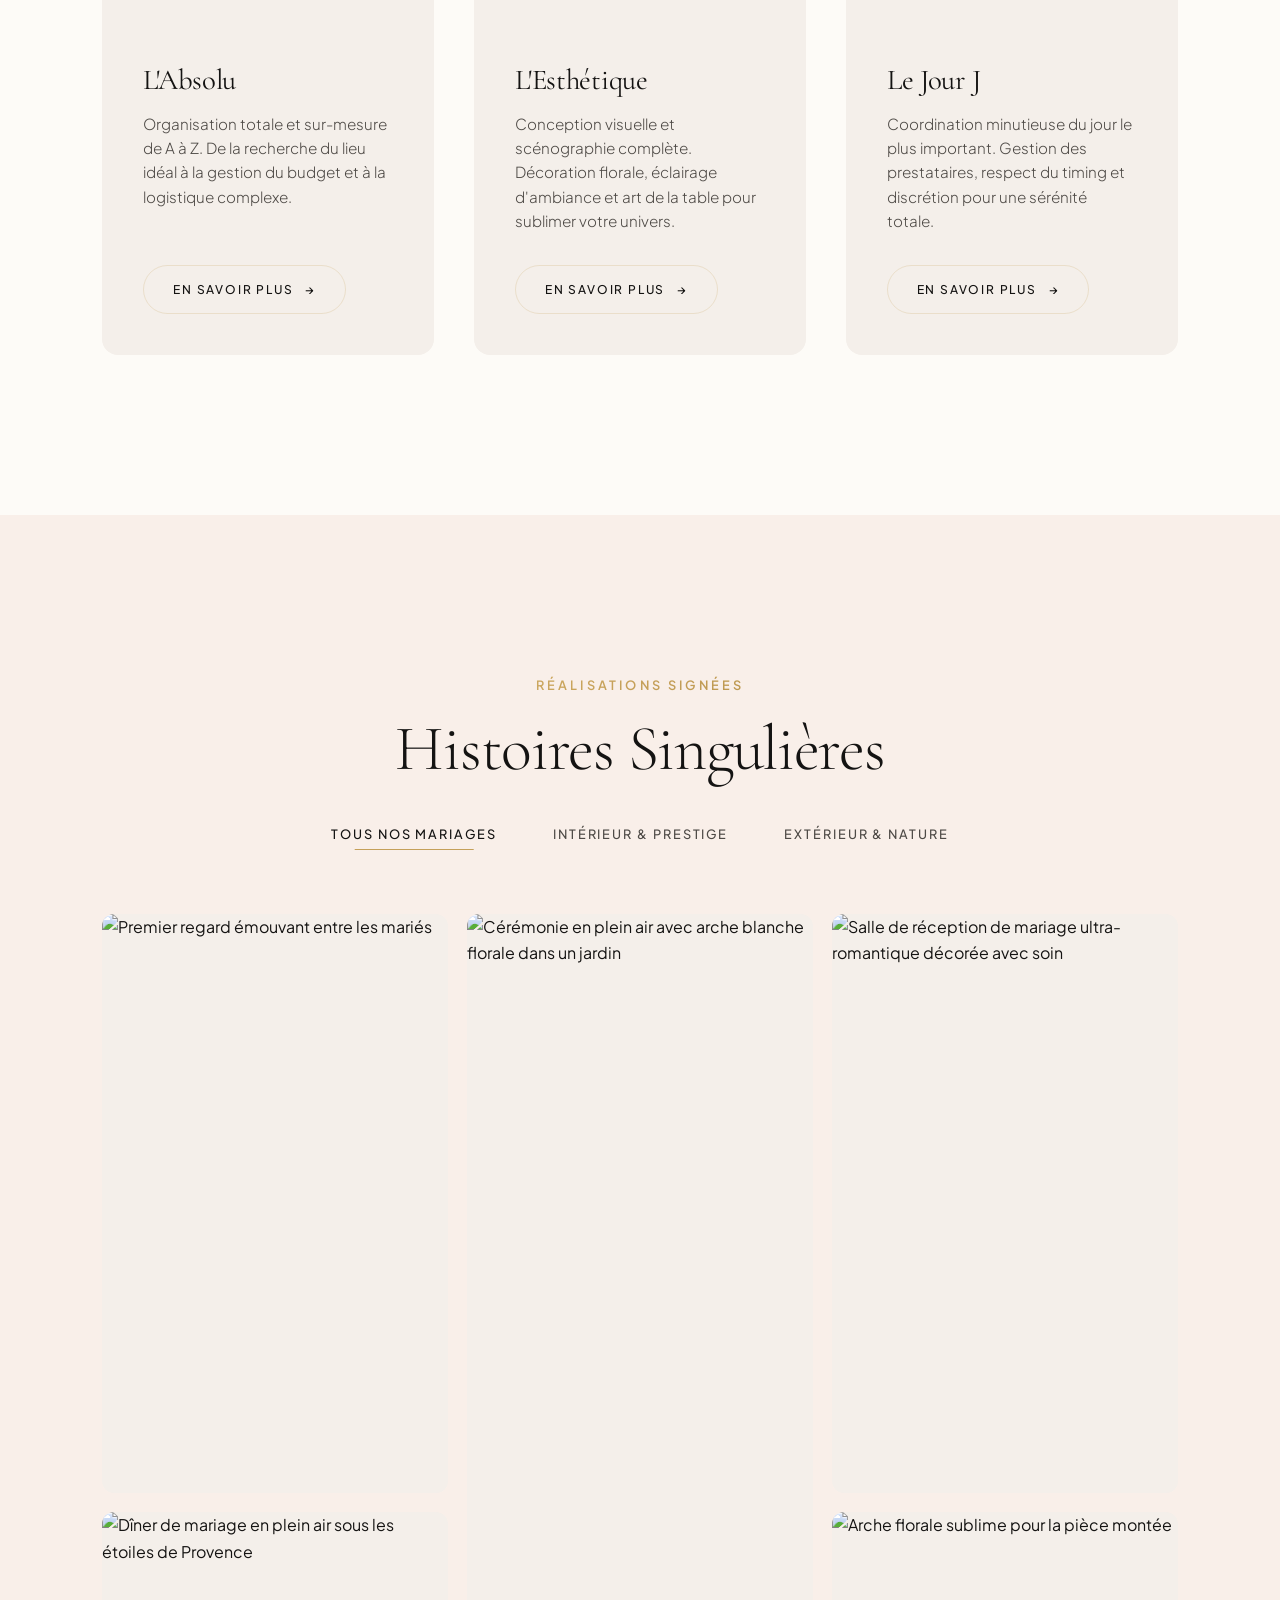
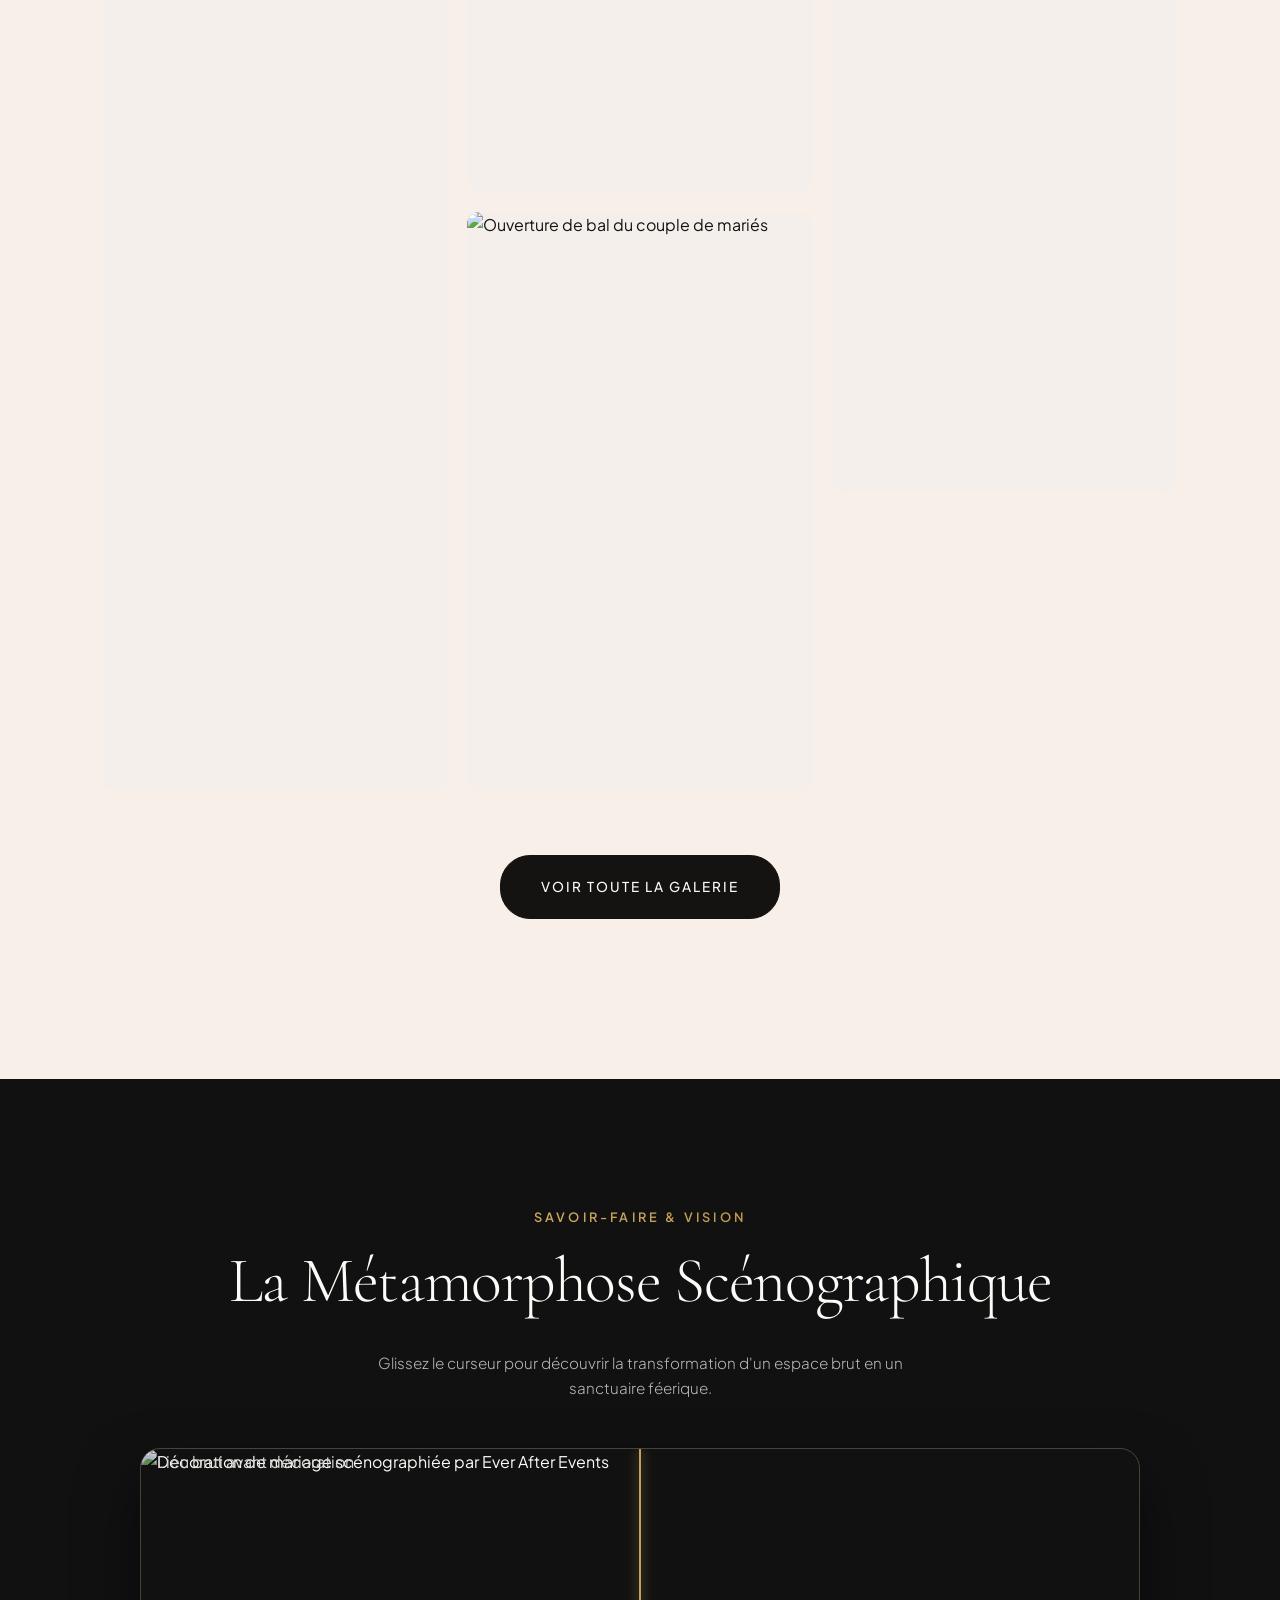
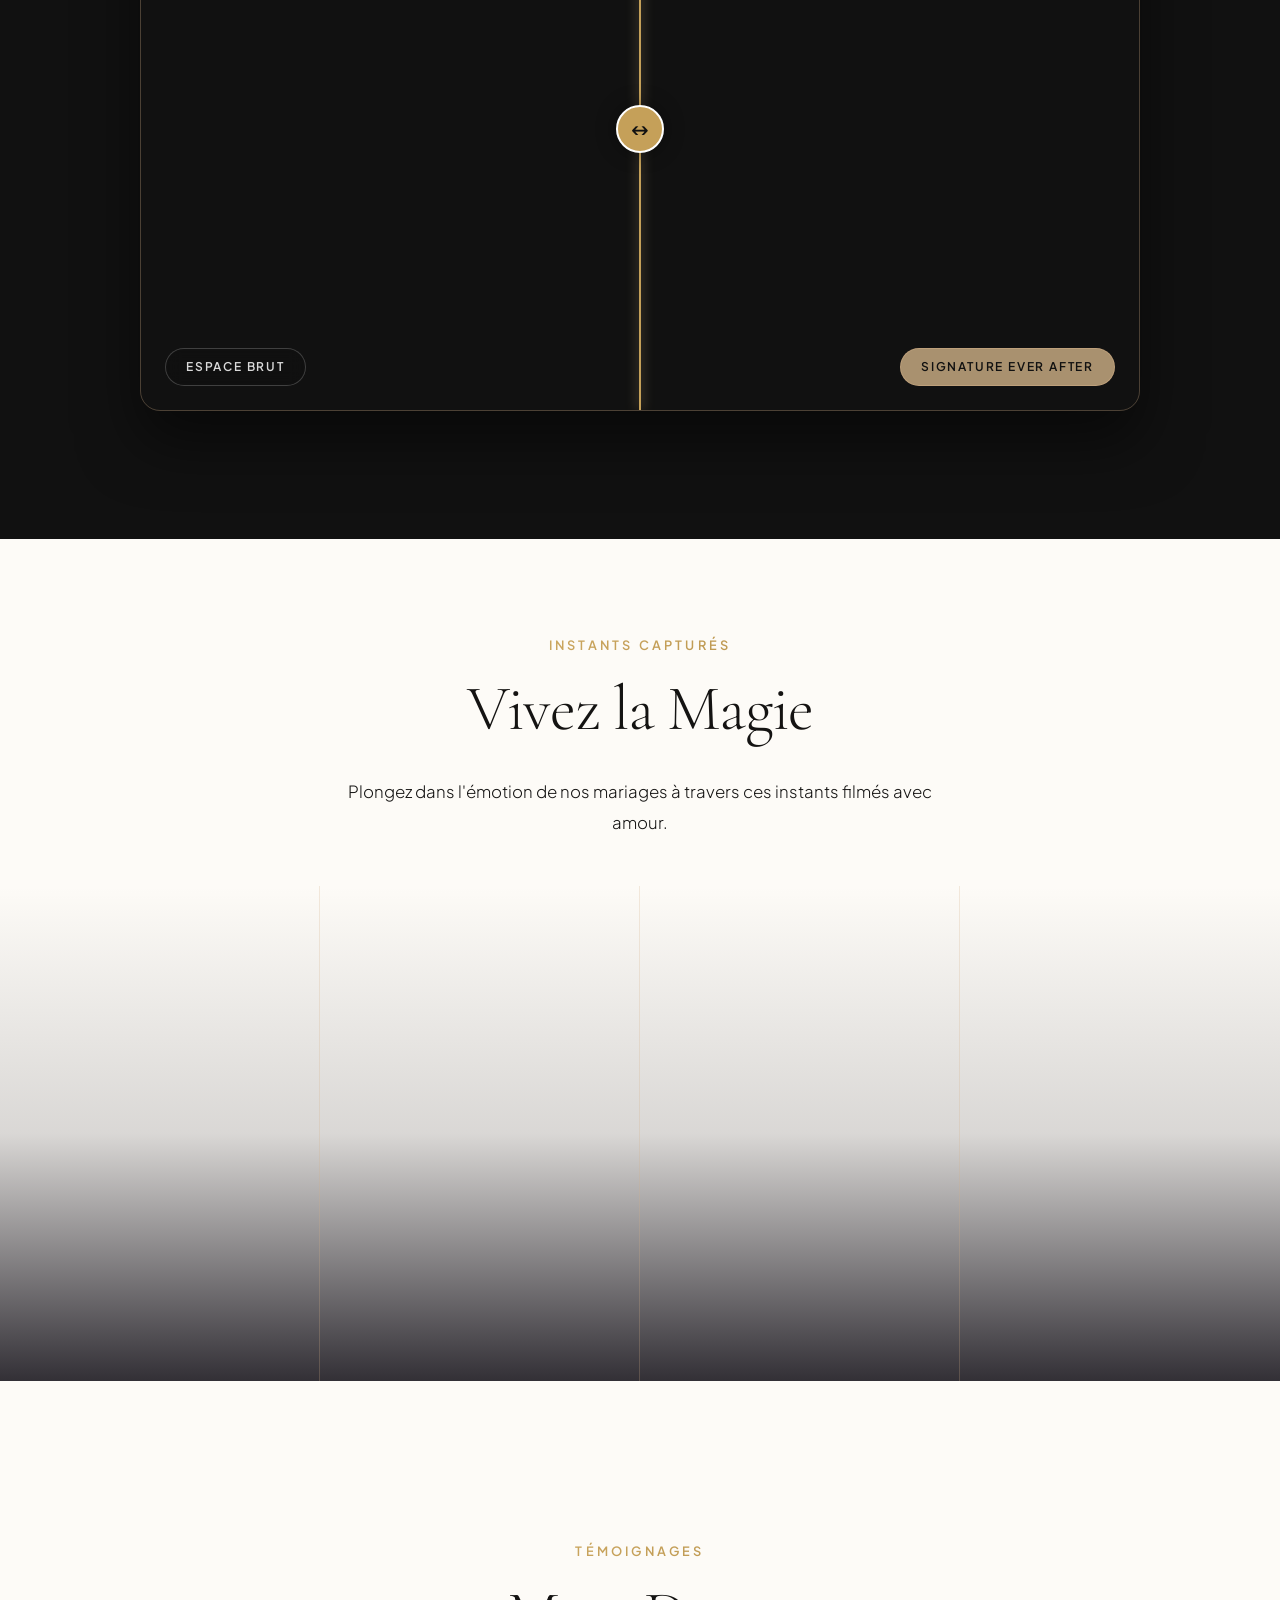
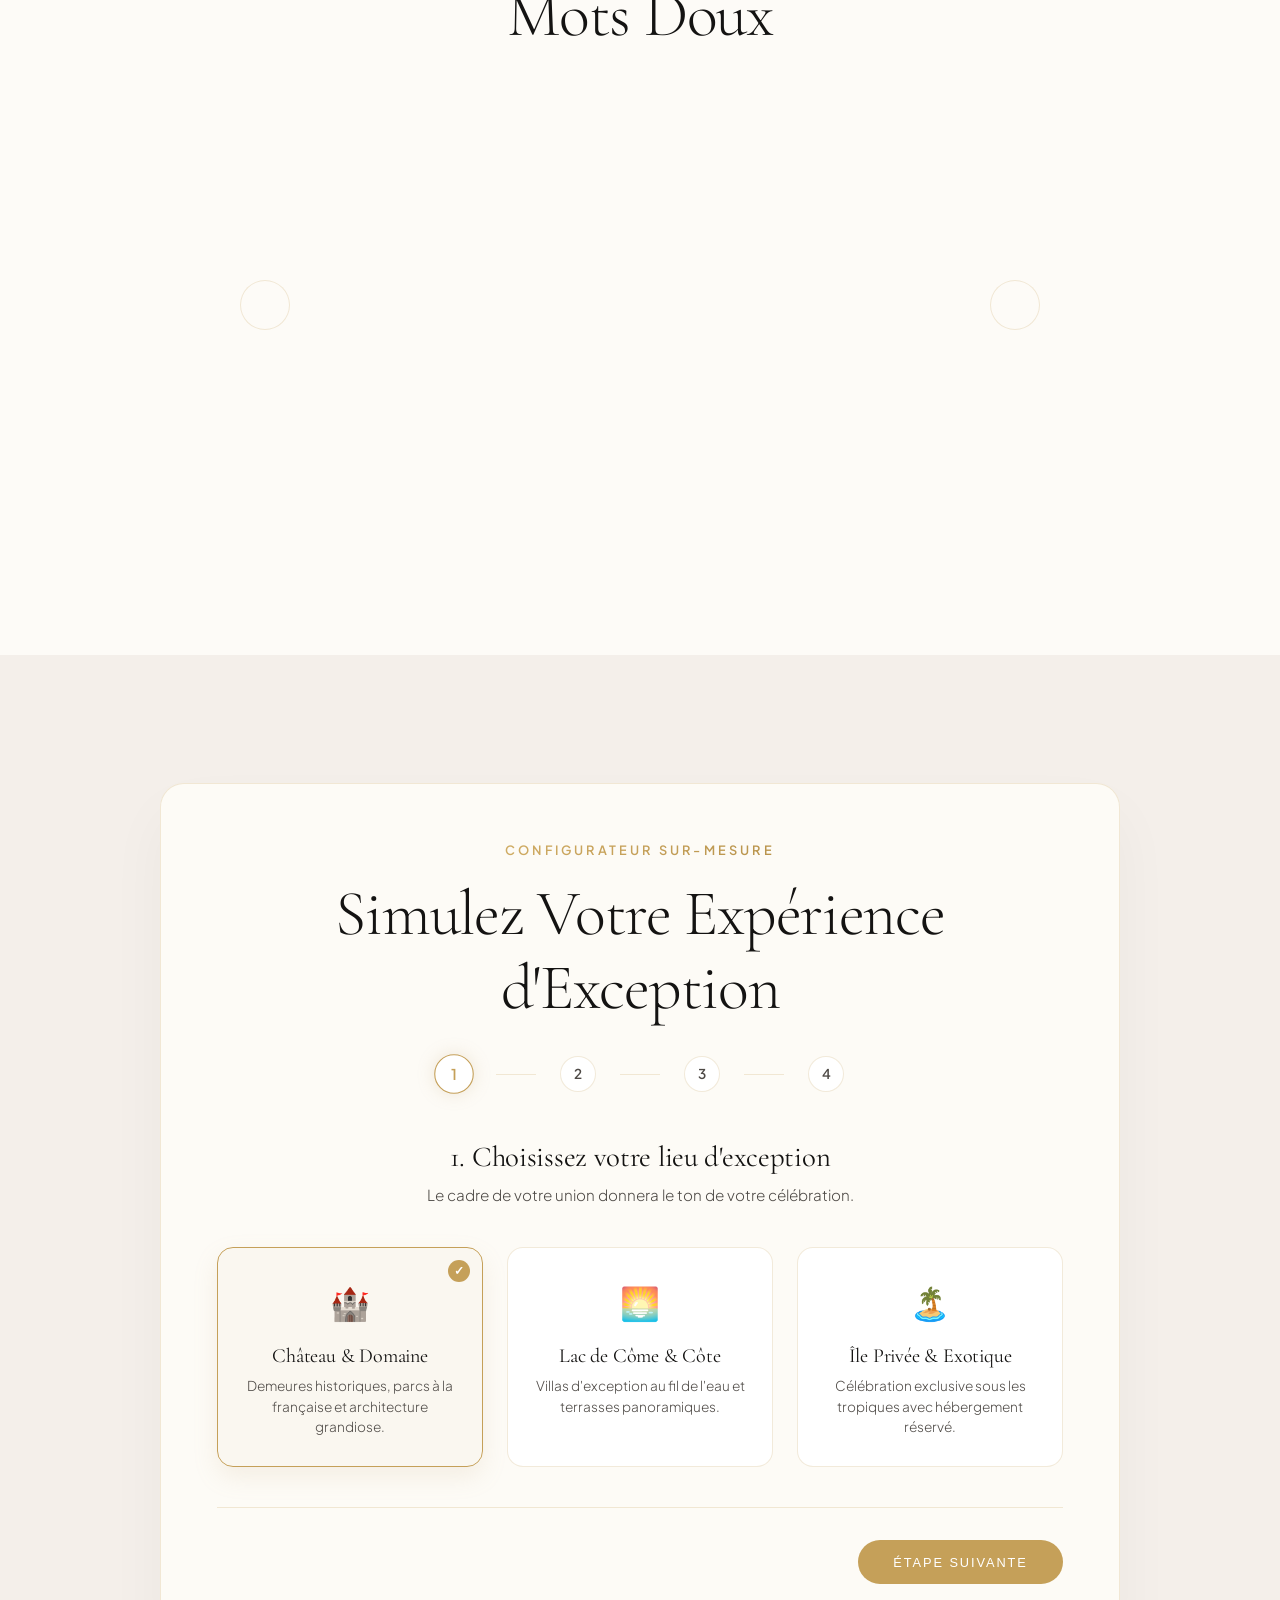
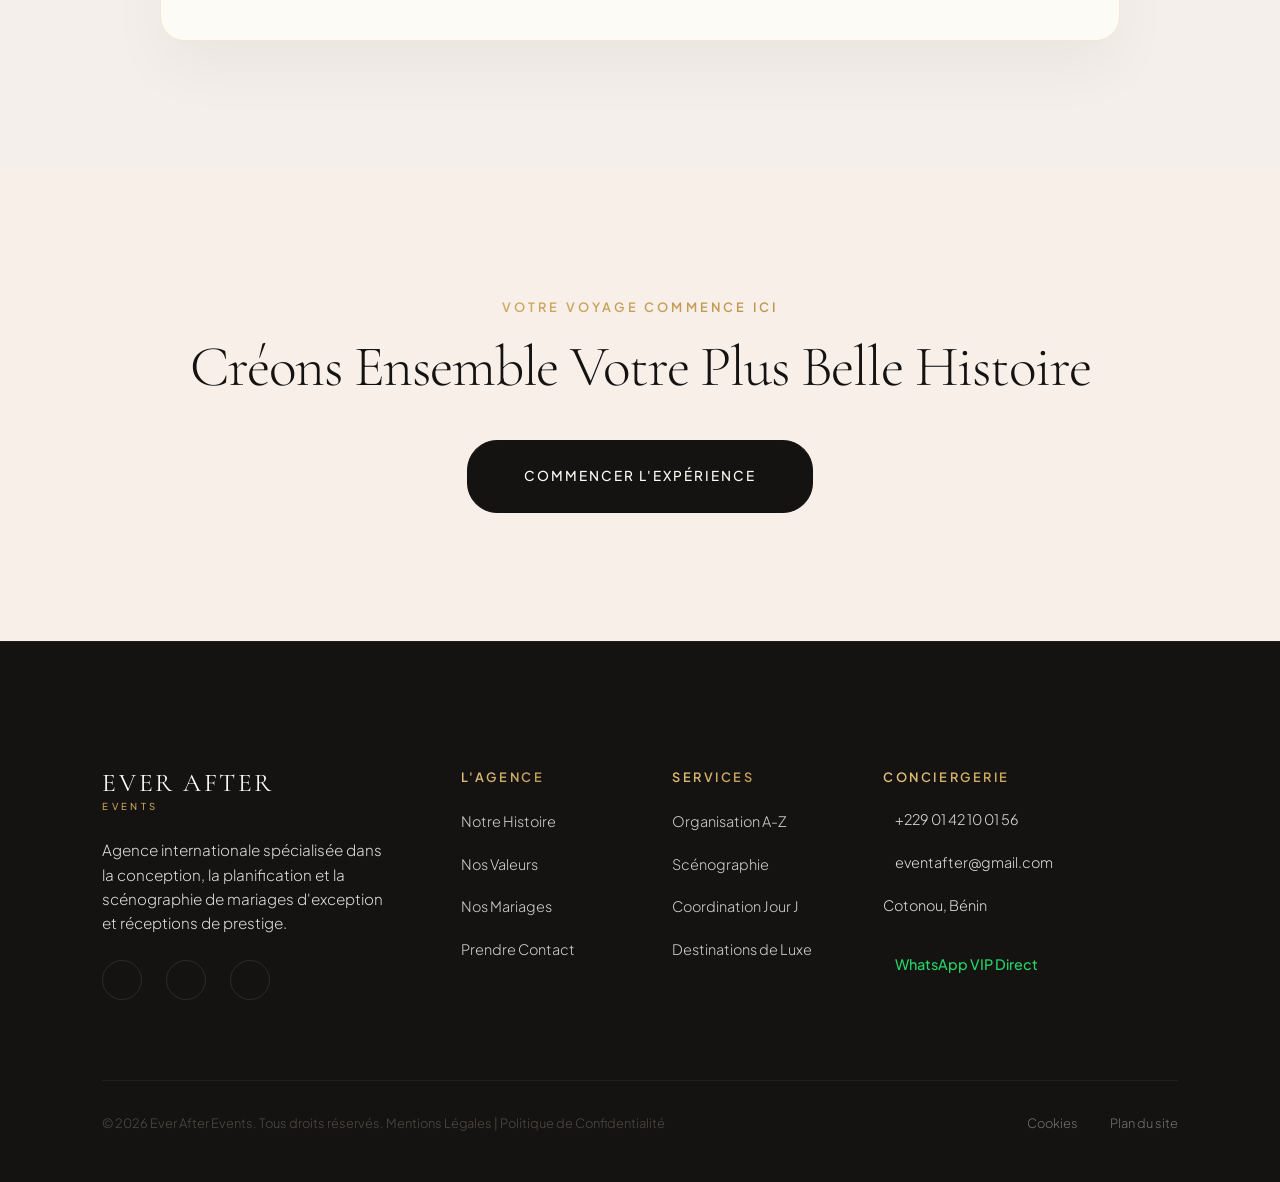
==== commit 18b2189c: "de" ====
--- a/index.html
+++ b/index.html
@@ -42,6 +42,11 @@
     <link rel="stylesheet" href="css/pages.css">
     <link rel="stylesheet" href="css/lang.css">
     <link rel="stylesheet" href="css/chatbot.css">
+    <link rel="stylesheet" href="css/estimator.css">
+    <link rel="stylesheet" href="css/beforeAfter.css">
+    <link rel="stylesheet" href="css/vipBooking.css">
+    <link rel="stylesheet" href="css/soundscape.css">
+    <link rel="stylesheet" href="css/videoReviews.css">
 
     <!-- Google tag (gtag.js) -->
     <script async src="https://www.googletagmanager.com/gtag/js?id=G-VEGGFT72RF"></script>
@@ -181,9 +186,8 @@
                 <p class="editorial-subtitle" data-fr="L'Art de Recevoir" data-en="The Art of Hosting">L'Art de Recevoir
                 </p>
                 <h2 class="brand-statement-text"
-                    data-fr='"Chaque détail a une âme. Nous croyons que le luxe réside dans l' harmonie invisible des
-                    moments parfaits, là où l'émotion rencontre la perfection absolue."'
-                    data-en='"Every detail has a soul. We believe that luxury lies in the invisible harmony of perfect moments, where emotion meets absolute perfection."'>
+                    data-fr="&quot;Chaque détail a une âme. Nous croyons que le luxe réside dans l'harmonie invisible des moments parfaits, là où l'émotion rencontre la perfection absolue.&quot;"
+                    data-en="&quot;Every detail has a soul. We believe that luxury lies in the invisible harmony of perfect moments, where emotion meets absolute perfection.&quot;">
                     "Chaque détail a une âme. Nous croyons que le luxe réside dans l'harmonie invisible des moments
                     parfaits, là où l'émotion rencontre la perfection absolue."
                 </h2>
@@ -408,6 +412,15 @@
             </div>
         </section>
 
+        <!-- 6.5 BEFORE / AFTER SCENOGRAPHY SLIDER -->
+        <section class="before-after-section">
+            <div class="luxury-before-after-container"
+                 data-before-img="https://i.pinimg.com/736x/2a/c5/fa/2ac5fa9b4a1dcdb537b63916935aea85.jpg"
+                 data-after-img="https://i.pinimg.com/736x/3a/d7/67/3ad76785781b738f2348a21368a0283e.jpg"
+                 data-title-fr="La Métamorphose Scénographique"
+                 data-en-title="Scenographic Metamorphosis"></div>
+        </section>
+
         <!-- 7. CINEMATIC VIDEO AMBIANCE SECTION -->
         <section class="video-ambiance-section" aria-label="Ambiance Vidéo">
             <div class="container">
@@ -480,9 +493,8 @@
                         <!-- Slide 1 -->
                         <div class="swiper-slide review-slide">
                             <blockquote class="review-quote"
-                                data-fr='"Travailler avec Ever After Events a été la meilleure décision de notre mariage. Tout était au-delà de nos rêves les plus fous. L\'
-                                équipe a su gérer chaque imprévu avec une grâce absolue."'
-                                data-en='"Working with Ever After Events was the best decision of our wedding. Everything was beyond our wildest dreams. The team managed every unforeseen detail with absolute grace."'>
+                                data-fr="&quot;Travailler avec Ever After Events a été la meilleure décision de notre mariage. Tout était au-delà de nos rêves les plus fous. L'équipe a su gérer chaque imprévu avec une grâce absolue.&quot;"
+                                data-en="&quot;Working with Ever After Events was the best decision of our wedding. Everything was beyond our wildest dreams. The team managed every unforeseen detail with absolute grace.&quot;">
                                 "Travailler avec Ever After Events a été la meilleure décision de notre mariage. Tout
                                 était au-delà de nos rêves les plus fous. L'équipe a su gérer chaque imprévu avec une
                                 grâce absolue."
@@ -499,16 +511,15 @@
                                     <i data-lucide="star"></i>
                                     <i data-lucide="star"></i>
                                 </div>
+                                <button class="review-video-badge" data-video="https://v1.pinimg.com/videos/mc/720p/fd/2c/7e/fd2c7eb7bb7c38d00f7ab72f9bcec3e4.mp4" data-fr="▶ Témoignage Vidéo" data-en="▶ Video Story">▶ Témoignage Vidéo</button>
                             </div>
                         </div>
 
                         <!-- Slide 2 -->
                         <div class="swiper-slide review-slide">
                             <blockquote class="review-quote"
-                                data-fr='"Un sens du design extraordinaire, une coordination d\' une précision
-                                chirurgicale, et pourtant, une douceur et une sérénité rassurantes tout au long de la
-                                planification. Magique."'
-                                data-en='"An extraordinary design sense, surgical precision coordination, and yet a reassuring sweetness and serenity throughout the planning. Magic."'>
+                                data-fr="&quot;Un sens du design extraordinaire, une coordination d'une précision chirurgicale, et pourtant, une douceur et une sérénité rassurantes tout au long de la planification. Magique.&quot;"
+                                data-en="&quot;An extraordinary design sense, surgical precision coordination, and yet a reassuring sweetness and serenity throughout the planning. Magic.&quot;">
                                 "Un sens du design extraordinaire, une coordination d'une précision chirurgicale, et
                                 pourtant, une douceur et une sérénité rassurantes tout au long de la planification.
                                 Magique."
@@ -525,6 +536,7 @@
                                     <i data-lucide="star"></i>
                                     <i data-lucide="star"></i>
                                 </div>
+                                <button class="review-video-badge" data-video="https://v1.pinimg.com/videos/mc/720p/02/09/6a/02096a17f7af8ba4ad68ac999a42dbf6.mp4" data-fr="▶ Témoignage Vidéo" data-en="▶ Video Story">▶ Témoignage Vidéo</button>
                             </div>
                         </div>
                     </div>
@@ -538,6 +550,11 @@
                     </button>
                 </div>
             </div>
+        </section>
+
+        <!-- 8.5 LUXURY ESTIMATOR SECTION -->
+        <section class="estimator-section">
+            <div class="container" id="luxury-estimator-container"></div>
         </section>
 
         <!-- 8. HIGH-END CTA SECTION -->
@@ -655,6 +672,11 @@
     <script src="https://cdn.jsdelivr.net/npm/canvas-confetti@1.6.0/dist/confetti.browser.min.js"></script>
     <script src="js/flower_fall.js"></script>
     <script src="js/lang.js"></script>
+    <script src="js/estimator.js"></script>
+    <script src="js/beforeAfter.js"></script>
+    <script src="js/vipBooking.js"></script>
+    <script src="js/soundscape.js"></script>
+    <script src="js/videoReviews.js"></script>
     <script src="js/heroFallback.js"></script>
     <script src="js/chatbot.js"></script>
     <script src="js/tracking.js"></script>
--- a/css/nav.css
+++ b/css/nav.css
@@ -170,6 +170,10 @@
 }
 
 /* Open state for toggle */
+.mobile-toggle.active span {
+    background-color: var(--color-dark) !important;
+}
+
 .mobile-toggle.active span:nth-child(1) {
     transform: translateY(7px) rotate(45deg);
 }
@@ -189,14 +193,17 @@
     left: 0;
     width: 100%;
     height: 100vh;
+    height: 100dvh;
     background-color: var(--color-bg-light);
     z-index: 95;
     display: flex;
     flex-direction: column;
     justify-content: center;
     align-items: center;
+    padding: 6rem 1.5rem 3rem;
+    overflow-y: auto;
     transform: translateY(-100%);
-    transition: transform 0.8s cubic-bezier(0.16, 1, 0.3, 1), visibility 0.8s;
+    transition: transform 0.6s cubic-bezier(0.16, 1, 0.3, 1), visibility 0.6s;
     visibility: hidden;
     pointer-events: none;
 }
@@ -212,12 +219,15 @@
     text-align: center;
     display: flex;
     flex-direction: column;
-    gap: 2.5rem;
+    gap: 1.8rem;
+    width: 100%;
+    max-width: 320px;
+    margin: auto 0;
 }
 
 .mobile-nav-link {
     font-family: var(--font-serif);
-    font-size: 2.5rem;
+    font-size: 2rem;
     font-weight: 300;
     color: var(--color-dark);
     letter-spacing: 0.05em;
@@ -226,8 +236,30 @@
 }
 
 .mobile-nav-cta {
-    margin-top: 2rem;
+    margin-top: 1.5rem;
     font-size: 0.9rem;
+}
+
+.mobile-nav-list #langToggleMobile {
+    margin-top: 0.5rem;
+    padding: 0.65rem 2rem;
+    font-size: 0.85rem;
+    font-weight: 600;
+    letter-spacing: 0.2em;
+    color: var(--color-dark);
+    border: 1.5px solid var(--color-gold);
+    border-radius: 30px;
+    background: rgba(197, 160, 89, 0.12);
+    cursor: pointer;
+    transition: var(--transition-fast);
+    display: inline-flex;
+    align-items: center;
+    justify-content: center;
+}
+
+.mobile-nav-list #langToggleMobile:hover {
+    background: var(--color-gold);
+    color: var(--color-bg-light);
 }
 
 .mobile-nav-link:hover {
@@ -251,14 +283,17 @@
 }
 
 .footer-col-brand p {
-    color: rgba(255, 255, 255, 0.5);
+    color: rgba(255, 255, 255, 0.85);
     margin: 1.5rem 0;
     max-width: 320px;
     font-size: 0.95rem;
+    line-height: 1.6;
 }
 
 .footer-col-links h4 {
-    color: var(--color-gold);
+    background: var(--color-gold-gradient);
+    -webkit-background-clip: text;
+    -webkit-text-fill-color: transparent;
     font-family: var(--font-sans);
     font-size: 0.8rem;
     font-weight: 600;
@@ -275,7 +310,7 @@
 }
 
 .footer-links-list a {
-    color: rgba(255, 255, 255, 0.6);
+    color: rgba(255, 255, 255, 0.8);
     font-size: 0.9rem;
     font-weight: 300;
 }
@@ -286,7 +321,9 @@
 }
 
 .footer-col-contact h4 {
-    color: var(--color-gold);
+    background: var(--color-gold-gradient);
+    -webkit-background-clip: text;
+    -webkit-text-fill-color: transparent;
     font-family: var(--font-sans);
     font-size: 0.8rem;
     font-weight: 600;
@@ -299,7 +336,7 @@
     display: flex;
     flex-direction: column;
     gap: 1.2rem;
-    color: rgba(255, 255, 255, 0.6);
+    color: rgba(255, 255, 255, 0.85);
     font-size: 0.9rem;
     font-weight: 300;
 }
--- a/css/pages.css
+++ b/css/pages.css
@@ -1008,18 +1008,77 @@
 }
 
 @media (max-width: 768px) {
+    /* Subpage Hero & Background Image Optimization */
+    .subpage-hero {
+        height: auto !important;
+        min-height: 52vh;
+        padding: 7.5rem 1.25rem 3.5rem;
+        background-attachment: scroll !important;
+        background-position: center center !important;
+        background-size: cover !important;
+        display: flex;
+        align-items: center;
+        justify-content: center;
+    }
+
+    .subpage-hero .container {
+        margin-top: 0;
+        padding: 0 1rem;
+    }
+
+    .subpage-hero h1 {
+        font-size: clamp(2rem, 7.5vw, 3.2rem) !important;
+        line-height: 1.15;
+    }
+
+    .subpage-hero-desc {
+        font-size: 0.95rem;
+        line-height: 1.6;
+        padding: 0 0.5rem;
+    }
+
+    /* Editorial Grid Responsive Chronology */
     .editorial-grid {
-        grid-template-columns: 1fr;
+        display: flex;
+        flex-direction: column;
         gap: 2.5rem;
+    }
+
+    .editorial-img-wrapper,
+    .editorial-content-block {
+        order: 0 !important;
+        width: 100%;
+    }
+
+    .editorial-img-wrapper {
+        aspect-ratio: 16 / 11;
+        border-radius: 12px;
+    }
+
+    .editorial-content-block h3 {
+        font-size: clamp(1.8rem, 6vw, 2.5rem);
+        margin-bottom: 1rem;
+    }
+
+    .editorial-content-block p {
+        font-size: 0.98rem;
+        line-height: 1.65;
+        margin-bottom: 1.5rem;
     }
 
     .services-grid {
         grid-template-columns: 1fr;
+        gap: 2rem;
+    }
+
+    .service-card-content {
+        padding: 1.75rem 1.25rem;
     }
 
     .masonry-grid {
         grid-template-columns: 1fr;
-        grid-auto-rows: 300px;
+        grid-auto-rows: 280px;
+        gap: 1rem;
     }
 
     .gallery-item.size-medium,
@@ -1029,15 +1088,22 @@
 
     .stats-grid {
         grid-template-columns: repeat(2, 1fr);
-        gap: 3rem 1.5rem;
+        gap: 2.5rem 1rem;
     }
 
     .stat-item {
         border-right: none;
     }
 
+    .contact-layout {
+        display: flex;
+        flex-direction: column;
+        gap: 3.5rem;
+    }
+
     .rsvp-form-container {
-        padding: 2rem;
+        padding: 2rem 1.25rem;
+        border-radius: 16px;
     }
 
     .rsvp-form {
@@ -1048,18 +1114,82 @@
         grid-column: span 1;
     }
 
+    .styled-map-container {
+        height: 320px !important;
+        margin-top: 4rem !important;
+    }
+
     .brand-statement-text {
-        font-size: clamp(1.6rem, 6vw, 2.2rem);
-        line-height: 1.4;
+        font-size: clamp(1.5rem, 5.5vw, 2rem);
+        line-height: 1.45;
+    }
+
+    /* Mobile First Viewport (Hero Section) Layout Optimization */
+    .hero-section {
+        height: 100vh;
+        min-height: 560px;
+        padding-top: 4.5rem;
+        padding-bottom: 2rem;
+        display: flex;
+        align-items: center;
+        justify-content: center;
+    }
+
+    .hero-content {
+        margin-top: 0;
+        padding: 0 1.25rem;
+        display: flex;
+        flex-direction: column;
+        align-items: center;
+        justify-content: center;
+        width: 100%;
+    }
+
+    .hero-badge {
+        font-size: 0.62rem;
+        padding: 0.4rem 0.9rem;
+        margin-bottom: 1.2rem;
+        letter-spacing: 0.12em;
+        max-width: 95%;
+        text-align: center;
+    }
+
+    .hero-title {
+        font-size: clamp(2.1rem, 7.5vw, 3.2rem);
+        line-height: 1.12;
+        margin-bottom: 1.2rem;
+    }
+
+    .hero-subtitle {
+        font-size: 0.92rem;
+        line-height: 1.55;
+        margin-bottom: 1.8rem;
+        padding: 0 0.5rem;
     }
 
     .hero-ctas {
         flex-direction: column;
+        gap: 0.85rem;
         width: 100%;
+        max-width: 320px;
+        margin: 0 auto;
     }
 
     .hero-ctas a {
         width: 100%;
+        padding: 0.95rem 1.5rem;
+        font-size: 0.78rem;
+        text-align: center;
+        justify-content: center;
+    }
+
+    .scroll-indicator {
+        bottom: 1.2rem;
+        font-size: 0.55rem;
+    }
+
+    .scroll-line {
+        height: 35px;
     }
 }
 
--- a/css/estimator.css
+++ b/css/estimator.css
@@ -0,0 +1,293 @@
+/* ═══════════════════════════════════════════════════════════
+   Ever After Events — Luxury Experience Estimator (CSS)
+   Bespoke, Glassmorphic, Responsive Configurator
+   ═══════════════════════════════════════════════════════════ */
+
+.estimator-section {
+    background-color: var(--color-bg-beige, #F9F6F0);
+    padding: 8rem 0;
+    position: relative;
+    overflow: hidden;
+}
+
+.estimator-card {
+    background: rgba(253, 251, 247, 0.95);
+    border: 1px solid var(--color-border, rgba(197, 168, 128, 0.25));
+    border-radius: 24px;
+    padding: 3.5rem;
+    box-shadow: 0 30px 60px rgba(17, 17, 17, 0.04);
+    max-width: 960px;
+    margin: 0 auto;
+    position: relative;
+}
+
+/* Header & Progress Indicator */
+.estimator-header {
+    text-align: center;
+    margin-bottom: 3rem;
+}
+
+.estimator-steps-progress {
+    display: flex;
+    justify-content: center;
+    align-items: center;
+    gap: 1.5rem;
+    margin-top: 2rem;
+}
+
+.est-step-dot {
+    width: 36px;
+    height: 36px;
+    border-radius: 50%;
+    border: 1.5px solid var(--color-border, rgba(197, 168, 128, 0.3));
+    display: flex;
+    align-items: center;
+    justify-content: center;
+    font-family: var(--font-sans, sans-serif);
+    font-size: 0.85rem;
+    font-weight: 600;
+    color: var(--color-gray, #767676);
+    transition: all 0.4s ease;
+    background: #fff;
+}
+
+.est-step-dot.active {
+    border-color: var(--color-gold, #C5A880);
+    color: var(--color-gold, #C5A880);
+    box-shadow: 0 0 15px rgba(197, 168, 128, 0.25);
+    transform: scale(1.1);
+}
+
+.est-step-dot.completed {
+    background: var(--color-gold, #C5A880);
+    border-color: var(--color-gold, #C5A880);
+    color: #fff;
+}
+
+.est-step-line {
+    width: 40px;
+    height: 1px;
+    background: var(--color-border, rgba(197, 168, 128, 0.3));
+}
+
+/* Steps Container */
+.estimator-step-content {
+    display: none;
+    animation: estFadeIn 0.5s ease forwards;
+}
+
+.estimator-step-content.active {
+    display: block;
+}
+
+@keyframes estFadeIn {
+    from {
+        opacity: 0;
+        transform: translateY(12px);
+    }
+    to {
+        opacity: 1;
+        transform: translateY(0);
+    }
+}
+
+.est-step-title {
+    font-family: var(--font-serif, serif);
+    font-size: 1.8rem;
+    text-align: center;
+    margin-bottom: 0.5rem;
+    color: var(--color-dark, #111);
+}
+
+.est-step-subtitle {
+    font-size: 0.95rem;
+    color: var(--color-gray, #666);
+    text-align: center;
+    margin-bottom: 2.5rem;
+}
+
+/* Option Cards Grid */
+.est-options-grid {
+    display: grid;
+    grid-template-columns: repeat(auto-fit, minmax(220px, 1fr));
+    gap: 1.5rem;
+    margin-bottom: 2.5rem;
+}
+
+.est-option-card {
+    background: #fff;
+    border: 1.5px solid var(--color-border, rgba(197, 168, 128, 0.2));
+    border-radius: 16px;
+    padding: 1.8rem 1.5rem;
+    text-align: center;
+    cursor: pointer;
+    transition: all 0.35s cubic-bezier(0.16, 1, 0.3, 1);
+    position: relative;
+    display: flex;
+    flex-direction: column;
+    align-items: center;
+}
+
+.est-option-card:hover {
+    border-color: var(--color-gold, #C5A880);
+    transform: translateY(-5px);
+    box-shadow: 0 15px 30px rgba(197, 168, 128, 0.12);
+}
+
+.est-option-card.selected {
+    border-color: var(--color-gold, #C5A880);
+    background: rgba(197, 168, 128, 0.05);
+    box-shadow: 0 10px 25px rgba(197, 168, 128, 0.15);
+}
+
+.est-option-card.selected::after {
+    content: '✓';
+    position: absolute;
+    top: 12px;
+    right: 12px;
+    width: 22px;
+    height: 22px;
+    background: var(--color-gold, #C5A880);
+    color: #fff;
+    border-radius: 50%;
+    font-size: 0.75rem;
+    display: flex;
+    align-items: center;
+    justify-content: center;
+    font-weight: bold;
+}
+
+.est-icon {
+    font-size: 2rem;
+    margin-bottom: 1rem;
+    color: var(--color-gold, #C5A880);
+}
+
+.est-card-title {
+    font-family: var(--font-serif, serif);
+    font-size: 1.25rem;
+    margin-bottom: 0.5rem;
+    color: var(--color-dark, #111);
+}
+
+.est-card-desc {
+    font-size: 0.85rem;
+    color: var(--color-gray, #767676);
+    line-height: 1.5;
+}
+
+/* Summary Box */
+.est-summary-box {
+    background: var(--color-dark, #111);
+    color: #fff;
+    border-radius: 20px;
+    padding: 3rem;
+    text-align: center;
+}
+
+.est-summary-title {
+    font-family: var(--font-serif, serif);
+    font-size: 2.2rem;
+    color: var(--color-bg-light, #FDFBF7);
+    margin-bottom: 1rem;
+}
+
+.est-amount-badge {
+    display: inline-block;
+    background: linear-gradient(135deg, #D4AF37 0%, #C5A880 100%);
+    -webkit-background-clip: text;
+    -webkit-text-fill-color: transparent;
+    font-family: var(--font-serif, serif);
+    font-size: 3rem;
+    font-weight: 600;
+    margin: 1.5rem 0;
+}
+
+.est-details-list {
+    list-style: none;
+    display: flex;
+    flex-wrap: wrap;
+    justify-content: center;
+    gap: 1.5rem;
+    margin-bottom: 2.5rem;
+    font-size: 0.9rem;
+    color: rgba(255, 255, 255, 0.8);
+}
+
+.est-details-list li {
+    background: rgba(255, 255, 255, 0.08);
+    padding: 0.5rem 1.25rem;
+    border-radius: 20px;
+    border: 1px solid rgba(255, 255, 255, 0.12);
+}
+
+/* Navigation Buttons */
+.est-actions {
+    display: flex;
+    justify-content: space-between;
+    align-items: center;
+    margin-top: 2rem;
+    border-top: 1px solid var(--color-border, rgba(197, 168, 128, 0.2));
+    padding-top: 2rem;
+}
+
+.btn-est-prev {
+    background: transparent;
+    border: 1px solid var(--color-border, rgba(197, 168, 128, 0.4));
+    color: var(--color-dark, #111);
+    padding: 0.8rem 1.8rem;
+    border-radius: 30px;
+    font-size: 0.8rem;
+    text-transform: uppercase;
+    letter-spacing: 0.15em;
+    cursor: pointer;
+    transition: all 0.3s ease;
+}
+
+.btn-est-prev:hover {
+    border-color: var(--color-gold, #C5A880);
+    color: var(--color-gold, #C5A880);
+}
+
+.btn-est-next {
+    background: var(--color-gold, #C5A880);
+    color: #fff;
+    border: none;
+    padding: 0.9rem 2.2rem;
+    border-radius: 30px;
+    font-size: 0.8rem;
+    text-transform: uppercase;
+    letter-spacing: 0.15em;
+    cursor: pointer;
+    transition: all 0.3s ease;
+    display: inline-flex;
+    align-items: center;
+    gap: 0.5rem;
+}
+
+.btn-est-next:hover {
+    background: #b3946a;
+    transform: translateY(-2px);
+    box-shadow: 0 10px 20px rgba(197, 168, 128, 0.3);
+}
+
+@media (max-width: 768px) {
+    .estimator-card {
+        padding: 2rem 1.25rem;
+    }
+    .est-amount-badge {
+        font-size: 2.2rem;
+    }
+    .est-summary-box {
+        padding: 2rem 1.25rem;
+    }
+    .est-actions {
+        flex-direction: column-reverse;
+        gap: 1rem;
+    }
+    .btn-est-prev, .btn-est-next {
+        width: 100%;
+        text-align: center;
+        justify-content: center;
+    }
+}
--- a/css/beforeAfter.css
+++ b/css/beforeAfter.css
@@ -0,0 +1,154 @@
+/* ═══════════════════════════════════════════════════════════
+   Ever After Events — Before/After Scenography Slider (CSS)
+   Interactive Split Image Transformation Component
+   ═══════════════════════════════════════════════════════════ */
+
+.before-after-section {
+    background-color: var(--color-bg-dark, #111111);
+    color: var(--color-bg-light, #FDFBF7);
+    padding: 8rem 0;
+    position: relative;
+    overflow: hidden;
+}
+
+.before-after-container {
+    max-width: 1000px;
+    margin: 0 auto;
+    position: relative;
+}
+
+.ba-slider-wrapper {
+    position: relative;
+    width: 100%;
+    aspect-ratio: 16 / 9;
+    border-radius: 20px;
+    overflow: hidden;
+    box-shadow: 0 30px 60px rgba(0, 0, 0, 0.5);
+    border: 1px solid rgba(212, 175, 135, 0.3);
+    user-select: none;
+    touch-action: pan-y;
+}
+
+/* Image layers */
+.ba-img-after {
+    position: absolute;
+    top: 0;
+    left: 0;
+    width: 100%;
+    height: 100%;
+    object-fit: cover;
+}
+
+.ba-img-before-wrapper {
+    position: absolute;
+    top: 0;
+    left: 0;
+    width: 50%; /* Controlled by JS slider */
+    height: 100%;
+    overflow: hidden;
+    z-index: 2;
+}
+
+.ba-img-before {
+    position: absolute;
+    top: 0;
+    left: 0;
+    height: 100%;
+    /* Keep constant full width image inside clipping container */
+    width: 1000px; 
+    max-width: none;
+    object-fit: cover;
+    filter: grayscale(30%) brightness(0.85);
+}
+
+/* Labels on images */
+.ba-label {
+    position: absolute;
+    bottom: 1.5rem;
+    padding: 0.5rem 1.25rem;
+    border-radius: 30px;
+    font-family: var(--font-sans, sans-serif);
+    font-size: 0.75rem;
+    font-weight: 600;
+    text-transform: uppercase;
+    letter-spacing: 0.15em;
+    z-index: 4;
+    pointer-events: none;
+    backdrop-filter: blur(8px);
+    -webkit-backdrop-filter: blur(8px);
+}
+
+.ba-label-before {
+    left: 1.5rem;
+    background: rgba(17, 17, 17, 0.7);
+    color: rgba(255, 255, 255, 0.85);
+    border: 1px solid rgba(255, 255, 255, 0.2);
+}
+
+.ba-label-after {
+    right: 1.5rem;
+    background: rgba(197, 168, 128, 0.85);
+    color: #111;
+    border: 1px solid rgba(212, 175, 135, 0.5);
+}
+
+/* Handle bar & divider line */
+.ba-handle {
+    position: absolute;
+    top: 0;
+    bottom: 0;
+    left: 50%; /* Controlled by JS slider */
+    width: 2px;
+    background: var(--color-gold, #C5A880);
+    z-index: 5;
+    transform: translateX(-50%);
+    cursor: ew-resize;
+    box-shadow: 0 0 12px rgba(197, 168, 128, 0.8);
+}
+
+.ba-handle-button {
+    position: absolute;
+    top: 50%;
+    left: 50%;
+    transform: translate(-50%, -50%);
+    width: 48px;
+    height: 48px;
+    background: var(--color-gold, #C5A880);
+    color: #111;
+    border-radius: 50%;
+    display: flex;
+    align-items: center;
+    justify-content: center;
+    box-shadow: 0 0 20px rgba(0, 0, 0, 0.4);
+    font-size: 1rem;
+    font-weight: bold;
+    border: 2px solid #fff;
+    transition: transform 0.2s ease;
+}
+
+.ba-handle-button:hover {
+    transform: translate(-50%, -50%) scale(1.12);
+}
+
+@media (max-width: 768px) {
+    .ba-slider-wrapper {
+        aspect-ratio: 4 / 3;
+        border-radius: 14px;
+    }
+    .ba-label {
+        font-size: 0.65rem;
+        padding: 0.4rem 0.85rem;
+        bottom: 1rem;
+    }
+    .ba-label-before {
+        left: 1rem;
+    }
+    .ba-label-after {
+        right: 1rem;
+    }
+    .ba-handle-button {
+        width: 40px;
+        height: 40px;
+        font-size: 0.85rem;
+    }
+}
--- a/css/vipBooking.css
+++ b/css/vipBooking.css
@@ -0,0 +1,229 @@
+/* ═══════════════════════════════════════════════════════════
+   Ever After Events — VIP Booking Modal (CSS)
+   Instant Private Consultation Scheduler
+   ═══════════════════════════════════════════════════════════ */
+
+.vip-modal-overlay {
+    position: fixed;
+    top: 0;
+    left: 0;
+    width: 100%;
+    height: 100%;
+    height: 100dvh;
+    background: rgba(17, 17, 17, 0.85);
+    backdrop-filter: blur(12px);
+    -webkit-backdrop-filter: blur(12px);
+    z-index: 9990;
+    display: flex;
+    align-items: center;
+    justify-content: center;
+    padding: 1.5rem;
+    opacity: 0;
+    visibility: hidden;
+    transition: opacity 0.4s ease, visibility 0.4s ease;
+}
+
+.vip-modal-overlay.active {
+    opacity: 1;
+    visibility: visible;
+}
+
+.vip-modal-card {
+    background: var(--color-bg-light, #FDFBF7);
+    border: 1px solid var(--color-gold, #C5A880);
+    border-radius: 24px;
+    max-width: 680px;
+    width: 100%;
+    padding: 3rem;
+    position: relative;
+    box-shadow: 0 40px 80px rgba(0, 0, 0, 0.4);
+    transform: translateY(20px);
+    transition: transform 0.4s cubic-bezier(0.16, 1, 0.3, 1);
+    max-height: 90vh;
+    overflow-y: auto;
+}
+
+.vip-modal-overlay.active .vip-modal-card {
+    transform: translateY(0);
+}
+
+.vip-modal-close {
+    position: absolute;
+    top: 1.5rem;
+    right: 1.5rem;
+    background: rgba(197, 168, 128, 0.1);
+    border: 1px solid var(--color-border, rgba(197, 168, 128, 0.3));
+    color: var(--color-dark, #111);
+    width: 36px;
+    height: 36px;
+    border-radius: 50%;
+    display: flex;
+    align-items: center;
+    justify-content: center;
+    font-size: 1.2rem;
+    cursor: pointer;
+    transition: all 0.3s ease;
+}
+
+.vip-modal-close:hover {
+    background: var(--color-gold, #C5A880);
+    color: #fff;
+}
+
+/* Modal Title */
+.vip-modal-header {
+    text-align: center;
+    margin-bottom: 2rem;
+}
+
+.vip-modal-title {
+    font-family: var(--font-serif, serif);
+    font-size: 2rem;
+    color: var(--color-dark, #111);
+    margin-bottom: 0.5rem;
+}
+
+/* Slots Selection */
+.vip-section-label {
+    font-family: var(--font-sans, sans-serif);
+    font-size: 0.75rem;
+    text-transform: uppercase;
+    letter-spacing: 0.15em;
+    color: var(--color-gold, #C5A880);
+    font-weight: 600;
+    margin-bottom: 1rem;
+    display: block;
+}
+
+.vip-slots-grid {
+    display: grid;
+    grid-template-columns: repeat(auto-fit, minmax(110px, 1fr));
+    gap: 0.75rem;
+    margin-bottom: 2rem;
+}
+
+.vip-slot-btn {
+    background: #fff;
+    border: 1.5px solid var(--color-border, rgba(197, 168, 128, 0.25));
+    border-radius: 12px;
+    padding: 0.75rem 0.5rem;
+    text-align: center;
+    font-size: 0.85rem;
+    font-weight: 500;
+    color: var(--color-dark, #111);
+    cursor: pointer;
+    transition: all 0.3s ease;
+}
+
+.vip-slot-btn:hover {
+    border-color: var(--color-gold, #C5A880);
+    transform: translateY(-2px);
+}
+
+.vip-slot-btn.selected {
+    background: var(--color-gold, #C5A880);
+    color: #fff;
+    border-color: var(--color-gold, #C5A880);
+    box-shadow: 0 8px 16px rgba(197, 168, 128, 0.3);
+}
+
+/* Consultation Mode */
+.vip-mode-grid {
+    display: grid;
+    grid-template-columns: repeat(3, 1fr);
+    gap: 1rem;
+    margin-bottom: 2rem;
+}
+
+.vip-mode-card {
+    background: #fff;
+    border: 1.5px solid var(--color-border, rgba(197, 168, 128, 0.25));
+    border-radius: 12px;
+    padding: 1rem 0.75rem;
+    text-align: center;
+    cursor: pointer;
+    transition: all 0.3s ease;
+}
+
+.vip-mode-card:hover, .vip-mode-card.selected {
+    border-color: var(--color-gold, #C5A880);
+    background: rgba(197, 168, 128, 0.08);
+}
+
+.vip-mode-icon {
+    font-size: 1.5rem;
+    margin-bottom: 0.5rem;
+}
+
+.vip-mode-title {
+    font-size: 0.8rem;
+    font-weight: 600;
+    color: var(--color-dark, #111);
+}
+
+/* Input Fields */
+.vip-form-group {
+    margin-bottom: 1.25rem;
+}
+
+.vip-input {
+    width: 100%;
+    padding: 0.9rem 1.25rem;
+    border-radius: 12px;
+    border: 1px solid var(--color-border, rgba(197, 168, 128, 0.3));
+    background: #fff;
+    font-family: var(--font-sans, sans-serif);
+    font-size: 0.9rem;
+    color: var(--color-dark, #111);
+    outline: none;
+    transition: border-color 0.3s ease;
+}
+
+.vip-input:focus {
+    border-color: var(--color-gold, #C5A880);
+}
+
+.vip-submit-btn {
+    width: 100%;
+    padding: 1.1rem;
+    background: var(--color-gold, #C5A880);
+    color: #fff;
+    border: none;
+    border-radius: 30px;
+    font-family: var(--font-sans, sans-serif);
+    font-size: 0.85rem;
+    font-weight: 600;
+    text-transform: uppercase;
+    letter-spacing: 0.15em;
+    cursor: pointer;
+    transition: all 0.3s ease;
+    margin-top: 1rem;
+}
+
+.vip-submit-btn:hover {
+    background: #b3946a;
+    transform: translateY(-2px);
+    box-shadow: 0 10px 20px rgba(197, 168, 128, 0.3);
+}
+
+/* Success State */
+.vip-success-message {
+    text-align: center;
+    padding: 2rem 0;
+    display: none;
+}
+
+.vip-success-icon {
+    font-size: 3.5rem;
+    color: var(--color-gold, #C5A880);
+    margin-bottom: 1rem;
+}
+
+@media (max-width: 768px) {
+    .vip-modal-card {
+        padding: 2rem 1.25rem;
+    }
+    .vip-mode-grid {
+        grid-template-columns: 1fr;
+    }
+}
--- a/css/soundscape.css
+++ b/css/soundscape.css
@@ -0,0 +1,105 @@
+/* ═══════════════════════════════════════════════════════════
+   Ever After Events — Luxury Soundscape Player (CSS)
+   Discreet Audio Experience Widget
+   ═══════════════════════════════════════════════════════════ */
+
+.soundscape-widget {
+    position: fixed;
+    bottom: 2rem;
+    left: 2rem;
+    z-index: 9980;
+    display: flex;
+    align-items: center;
+    gap: 0.75rem;
+    background: rgba(17, 17, 17, 0.75);
+    backdrop-filter: blur(12px);
+    -webkit-backdrop-filter: blur(12px);
+    border: 1px solid rgba(212, 175, 135, 0.3);
+    padding: 0.5rem 1.25rem 0.5rem 0.65rem;
+    border-radius: 40px;
+    color: rgba(255, 255, 255, 0.9);
+    box-shadow: 0 10px 25px rgba(0, 0, 0, 0.3);
+    transition: all 0.35s cubic-bezier(0.16, 1, 0.3, 1);
+    cursor: pointer;
+    user-select: none;
+}
+
+.soundscape-widget:hover {
+    background: rgba(17, 17, 17, 0.9);
+    border-color: var(--color-gold, #C5A880);
+    transform: translateY(-2px);
+}
+
+/* Play/Pause Button */
+.soundscape-btn {
+    width: 36px;
+    height: 36px;
+    border-radius: 50%;
+    background: var(--color-gold, #C5A880);
+    color: #111;
+    display: flex;
+    align-items: center;
+    justify-content: center;
+    font-size: 0.85rem;
+    border: none;
+    cursor: pointer;
+    transition: transform 0.2s ease;
+}
+
+.soundscape-widget:hover .soundscape-btn {
+    transform: scale(1.08);
+}
+
+/* Equalizer Animated Bars */
+.soundscape-eq {
+    display: flex;
+    align-items: flex-end;
+    gap: 3px;
+    height: 16px;
+}
+
+.soundscape-eq span {
+    width: 2px;
+    background: var(--color-gold, #C5A880);
+    height: 4px;
+    border-radius: 1px;
+    transition: height 0.2s ease;
+}
+
+.soundscape-widget.playing .soundscape-eq span:nth-child(1) {
+    animation: eqBar 1.2s infinite ease-in-out alternate;
+}
+.soundscape-widget.playing .soundscape-eq span:nth-child(2) {
+    animation: eqBar 0.9s infinite ease-in-out 0.2s alternate;
+}
+.soundscape-widget.playing .soundscape-eq span:nth-child(3) {
+    animation: eqBar 1.4s infinite ease-in-out 0.4s alternate;
+}
+.soundscape-widget.playing .soundscape-eq span:nth-child(4) {
+    animation: eqBar 0.8s infinite ease-in-out 0.1s alternate;
+}
+
+@keyframes eqBar {
+    0% { height: 4px; }
+    100% { height: 16px; }
+}
+
+.soundscape-text {
+    font-family: var(--font-sans, sans-serif);
+    font-size: 0.72rem;
+    font-weight: 500;
+    text-transform: uppercase;
+    letter-spacing: 0.15em;
+    color: rgba(255, 255, 255, 0.85);
+}
+
+@media (max-width: 768px) {
+    .soundscape-widget {
+        bottom: 5.5rem;
+        left: 1.25rem;
+        padding: 0.4rem 1rem 0.4rem 0.5rem;
+    }
+    .soundscape-text {
+        font-size: 0.65rem;
+    }
+}
--- a/css/videoReviews.css
+++ b/css/videoReviews.css
@@ -0,0 +1,89 @@
+/* ═══════════════════════════════════════════════════════════
+   Ever After Events — Video & Audio Testimonials (CSS)
+   Interactive Guestbook & Video Testimonials Modal
+   ═══════════════════════════════════════════════════════════ */
+
+.review-video-badge {
+    display: inline-flex;
+    align-items: center;
+    gap: 0.5rem;
+    background: rgba(197, 168, 128, 0.15);
+    border: 1px solid var(--color-gold, #C5A880);
+    color: var(--color-gold, #C5A880);
+    padding: 0.4rem 1rem;
+    border-radius: 20px;
+    font-size: 0.75rem;
+    font-weight: 600;
+    letter-spacing: 0.1em;
+    text-transform: uppercase;
+    cursor: pointer;
+    margin-top: 1rem;
+    transition: all 0.3s ease;
+}
+
+.review-video-badge:hover {
+    background: var(--color-gold, #C5A880);
+    color: #fff;
+    transform: translateY(-2px);
+}
+
+/* Video Testimonial Modal */
+.testimonial-modal-overlay {
+    position: fixed;
+    top: 0;
+    left: 0;
+    width: 100%;
+    height: 100%;
+    height: 100dvh;
+    background: rgba(17, 17, 17, 0.95);
+    z-index: 9995;
+    display: flex;
+    align-items: center;
+    justify-content: center;
+    opacity: 0;
+    visibility: hidden;
+    transition: opacity 0.4s ease, visibility 0.4s ease;
+}
+
+.testimonial-modal-overlay.active {
+    opacity: 1;
+    visibility: visible;
+}
+
+.testimonial-modal-card {
+    max-width: 800px;
+    width: 90%;
+    position: relative;
+    border-radius: 20px;
+    overflow: hidden;
+    box-shadow: 0 30px 60px rgba(0, 0, 0, 0.6);
+}
+
+.testimonial-video-container {
+    width: 100%;
+    aspect-ratio: 16 / 9;
+    background: #000;
+    position: relative;
+}
+
+.testimonial-video-container video {
+    width: 100%;
+    height: 100%;
+    object-fit: cover;
+}
+
+.testimonial-modal-close {
+    position: absolute;
+    top: -2.5rem;
+    right: 0;
+    color: #fff;
+    background: none;
+    border: none;
+    font-size: 2rem;
+    cursor: pointer;
+    z-index: 10;
+}
+
+.testimonial-modal-close:hover {
+    color: var(--color-gold, #C5A880);
+}
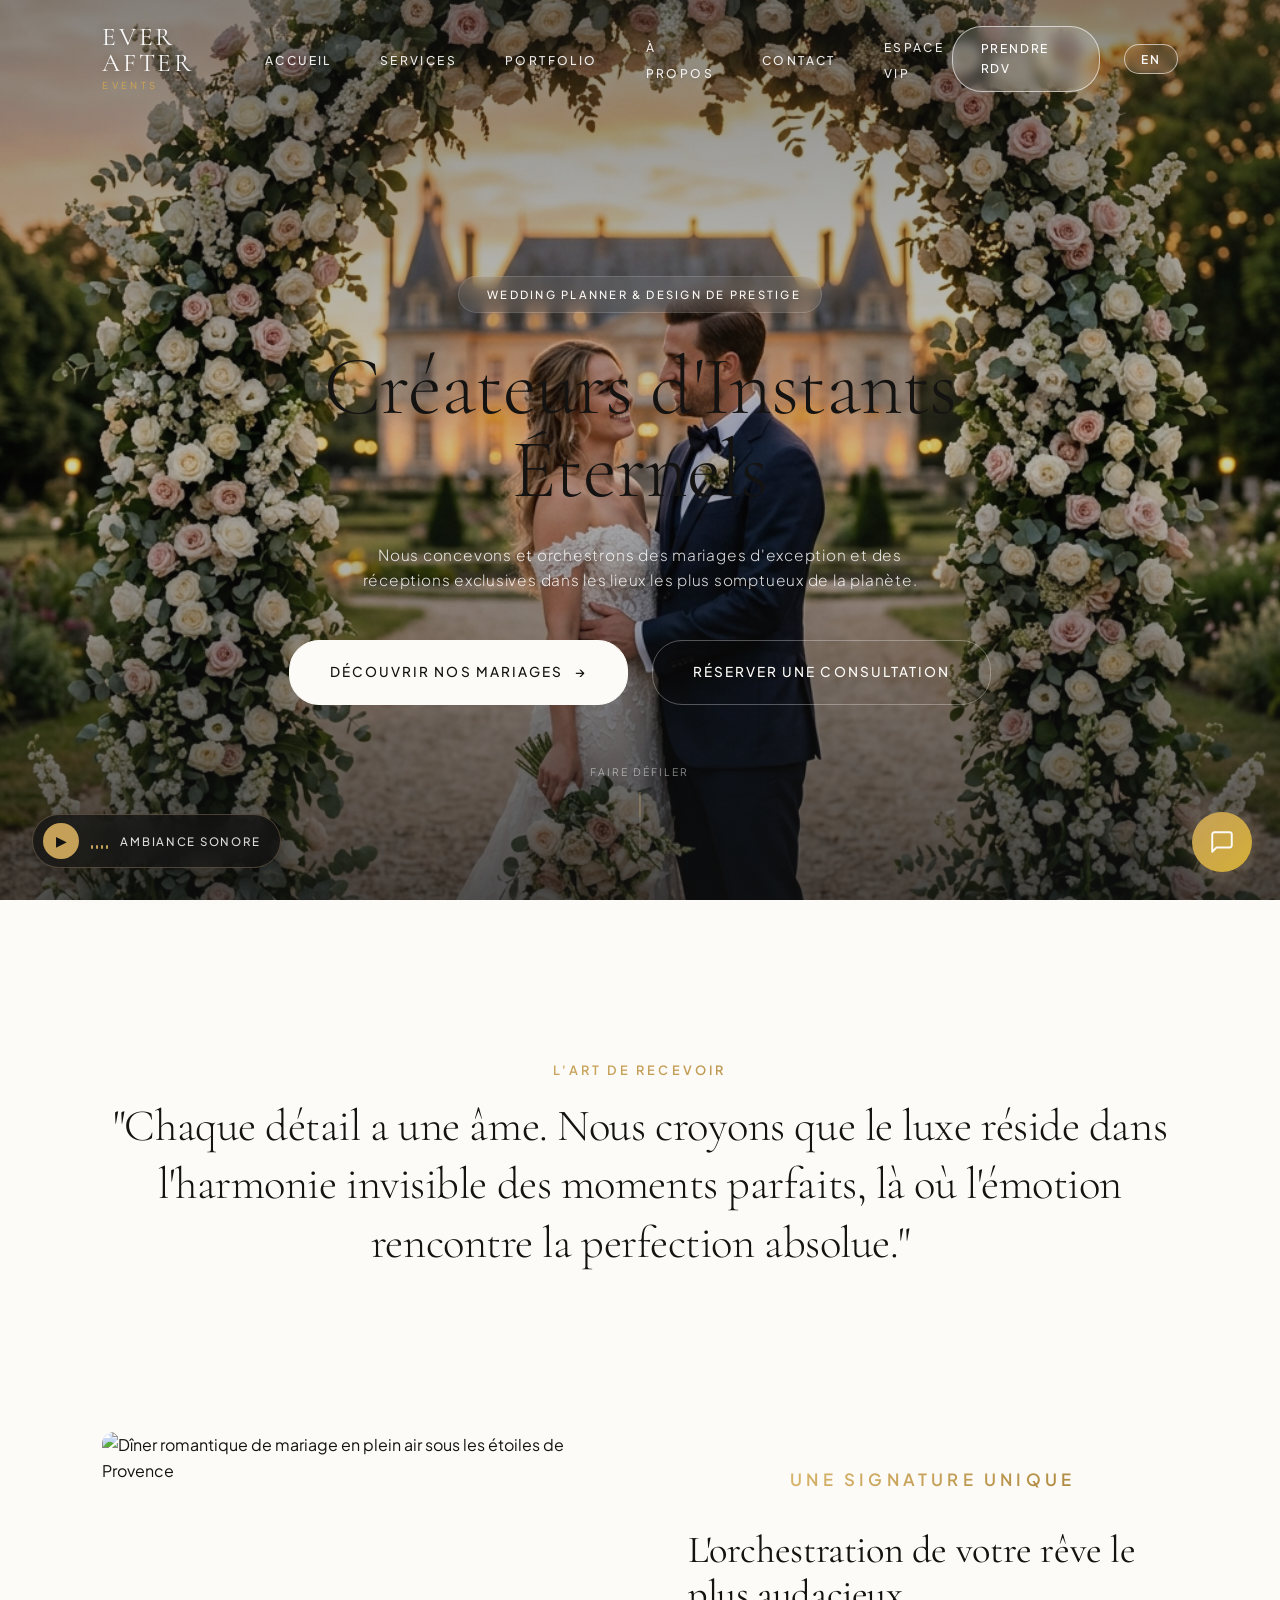
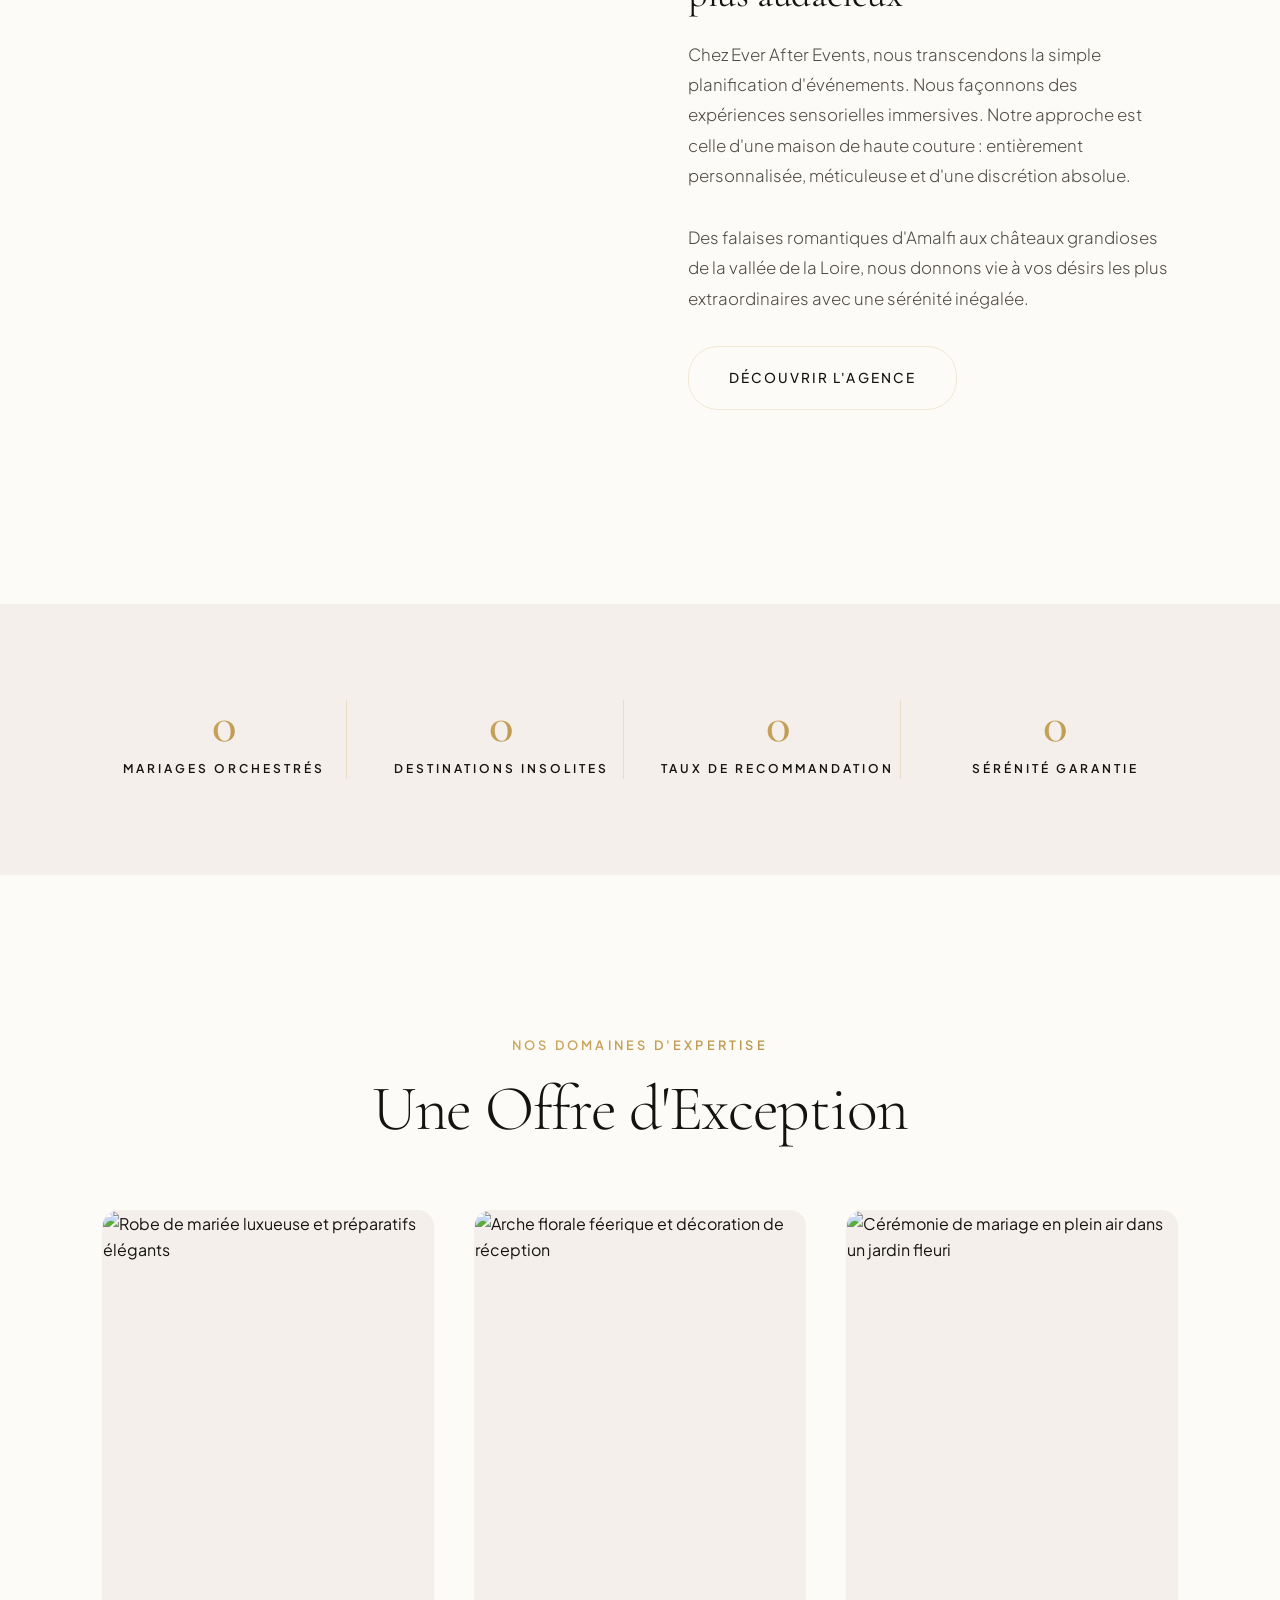
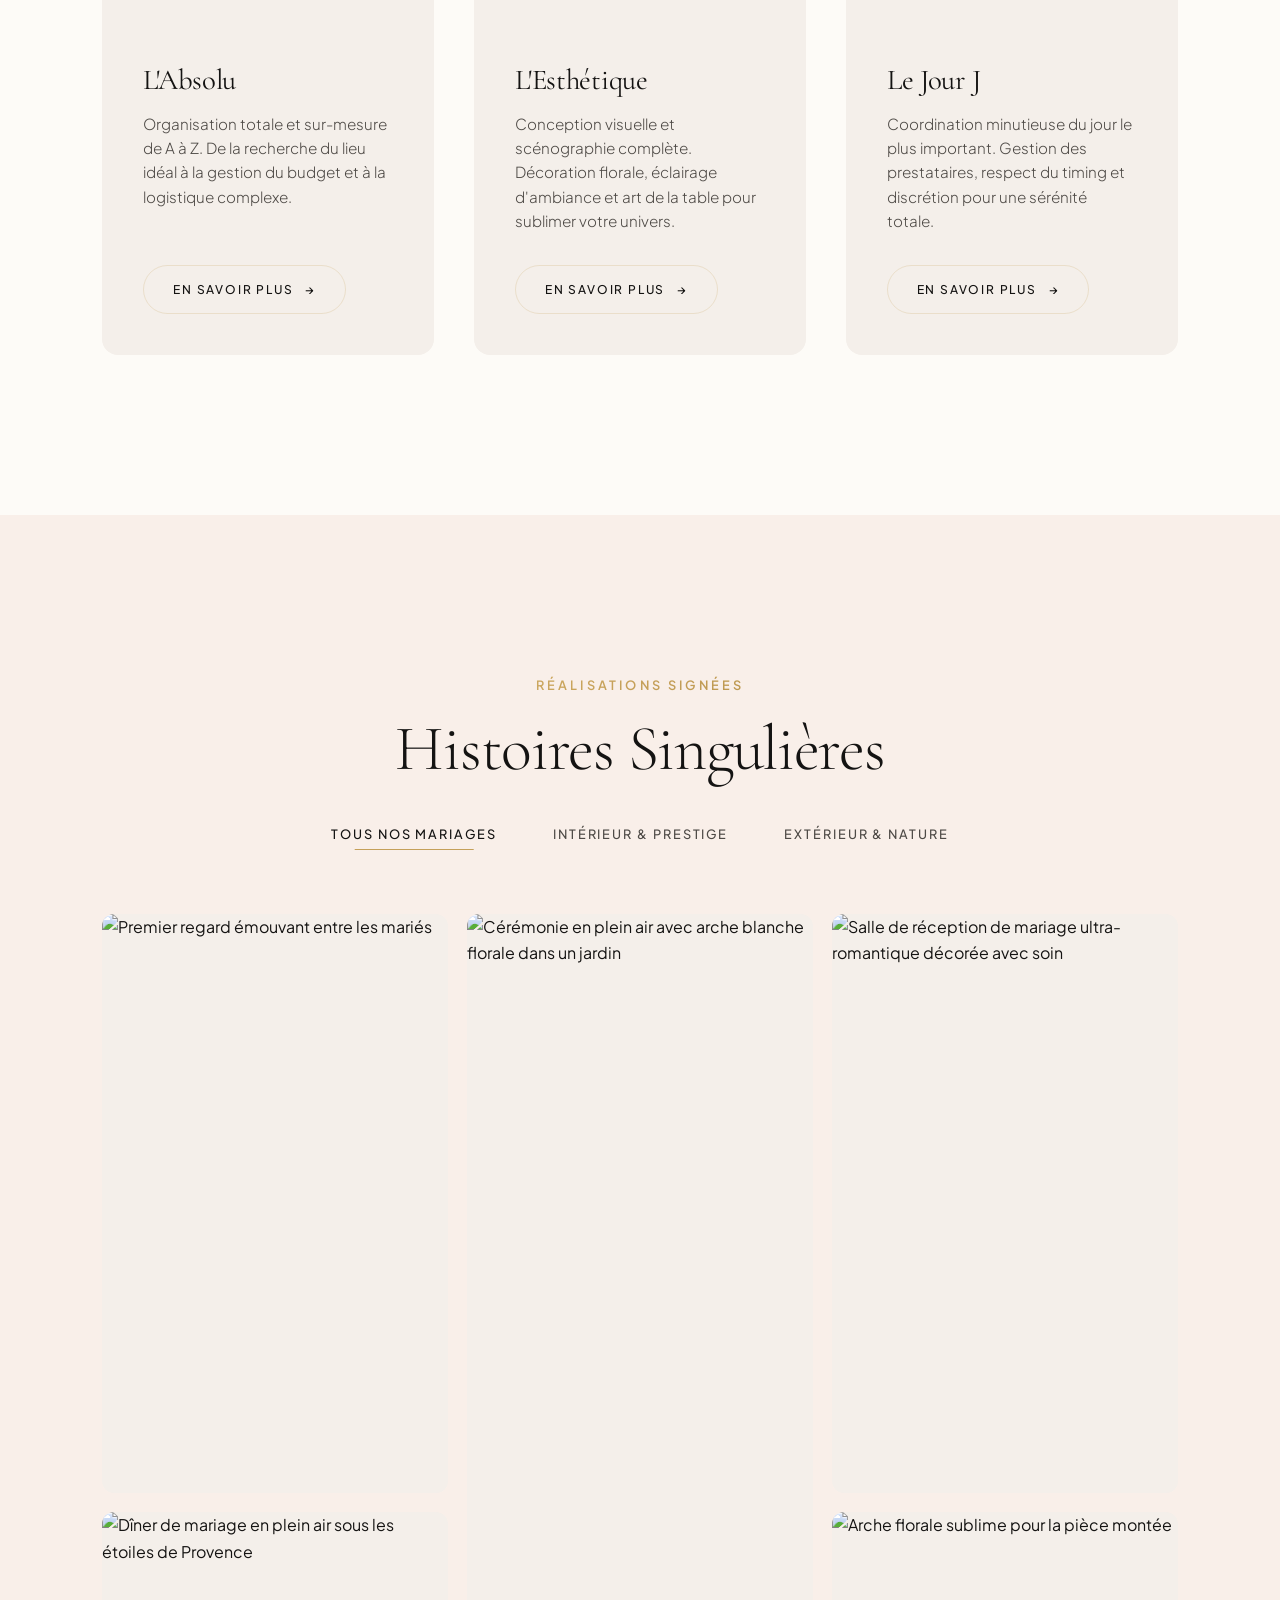
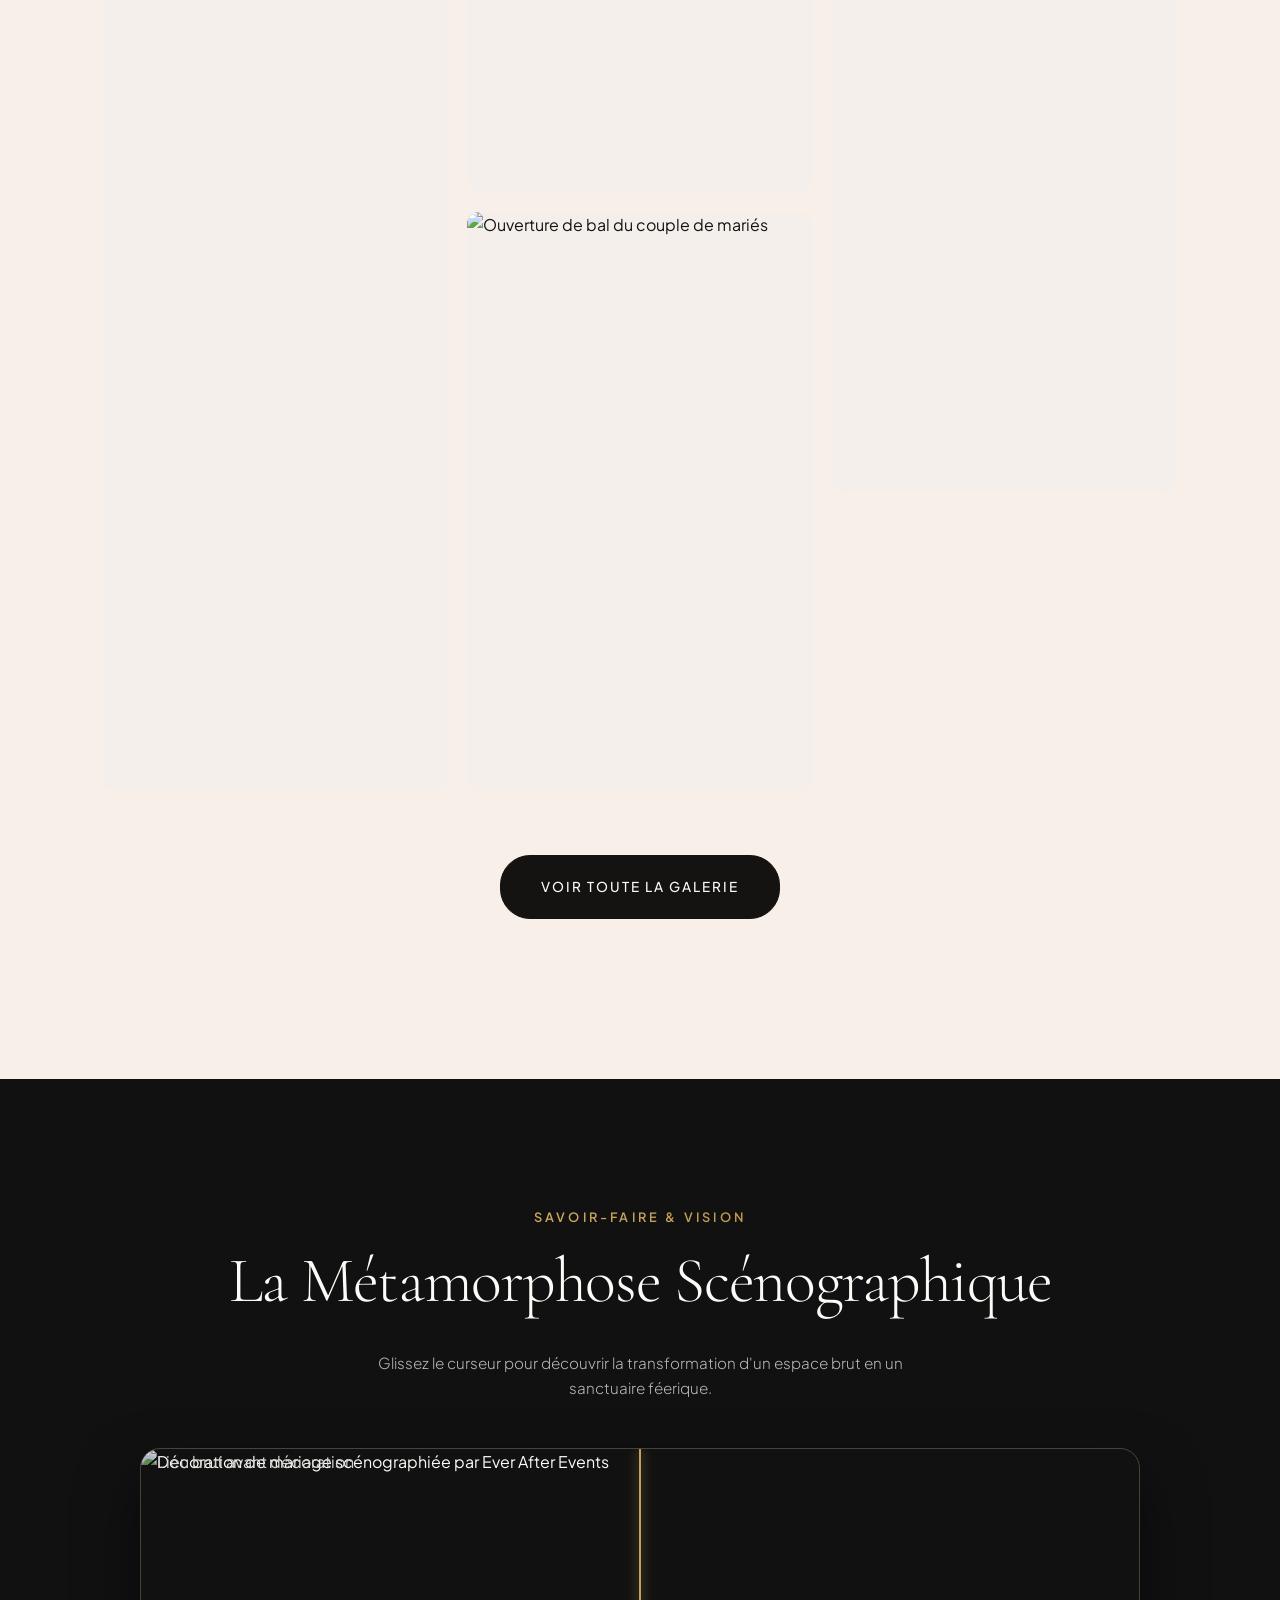
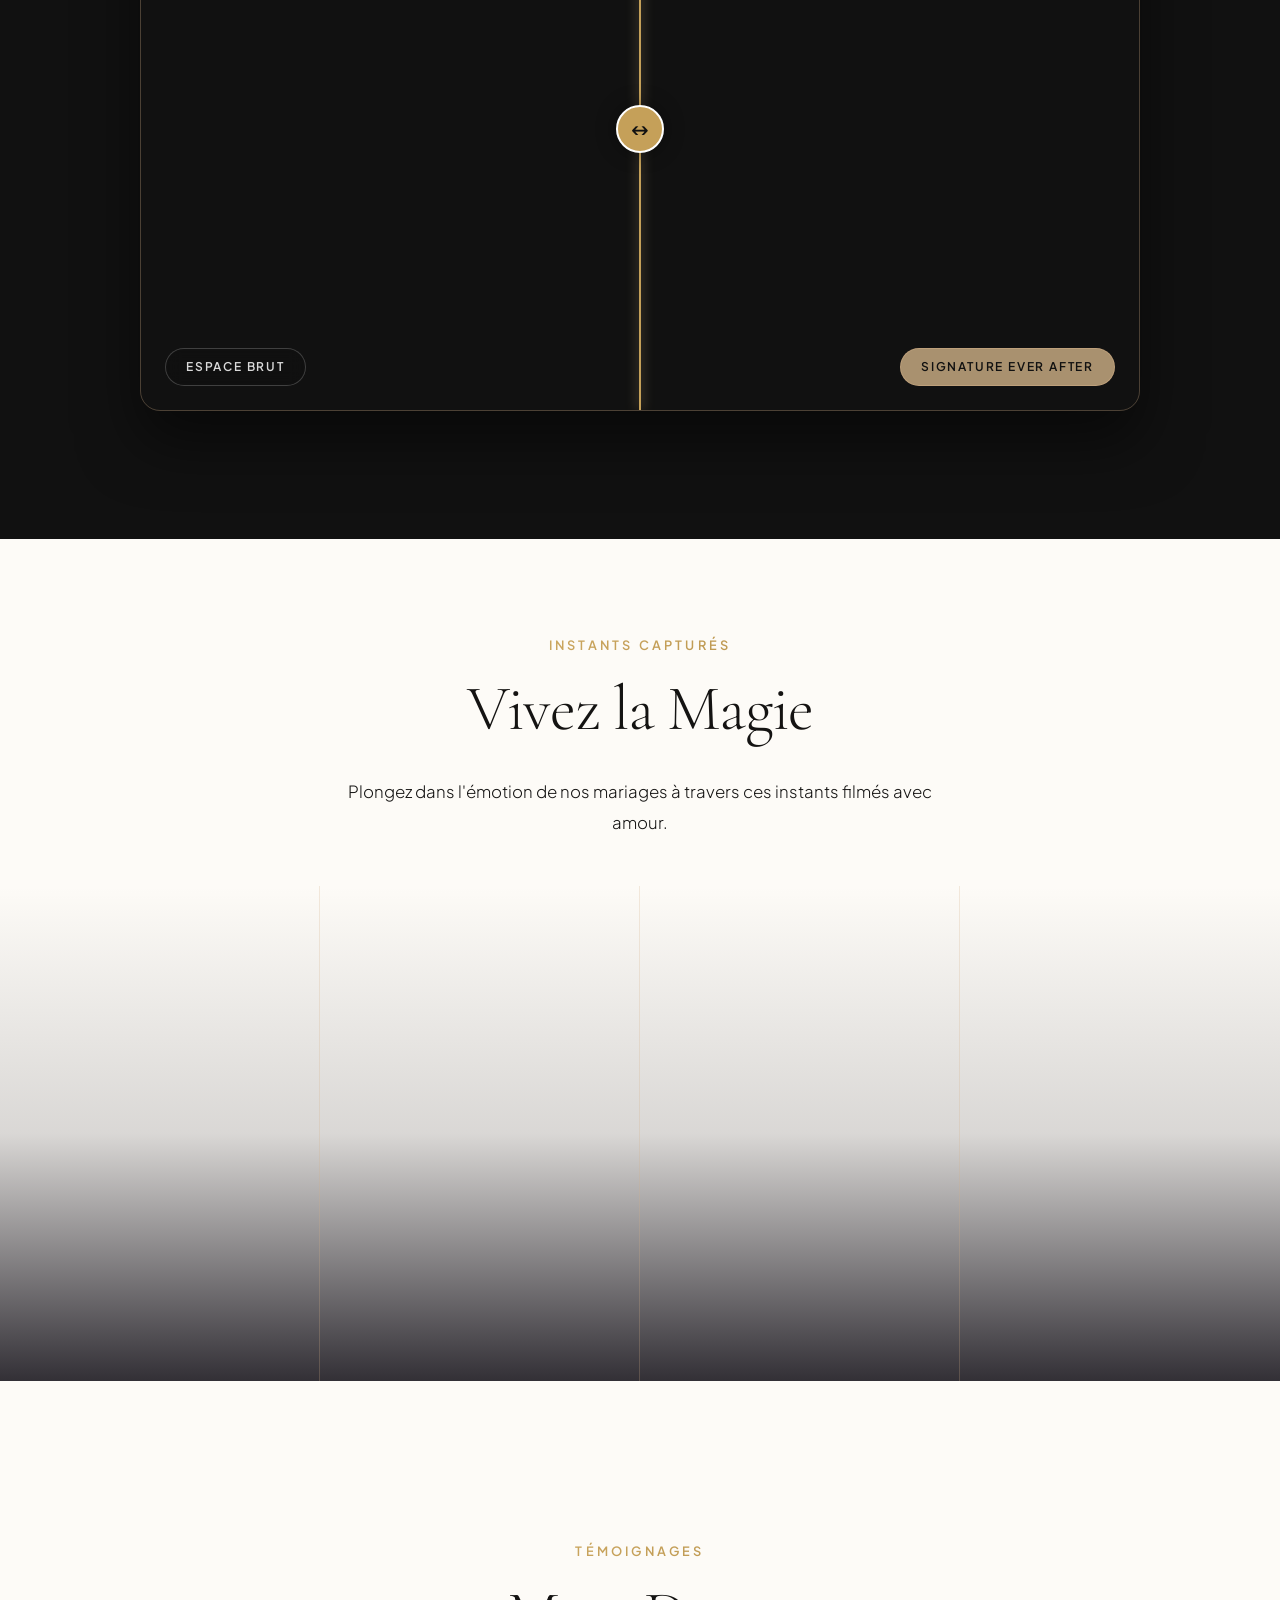
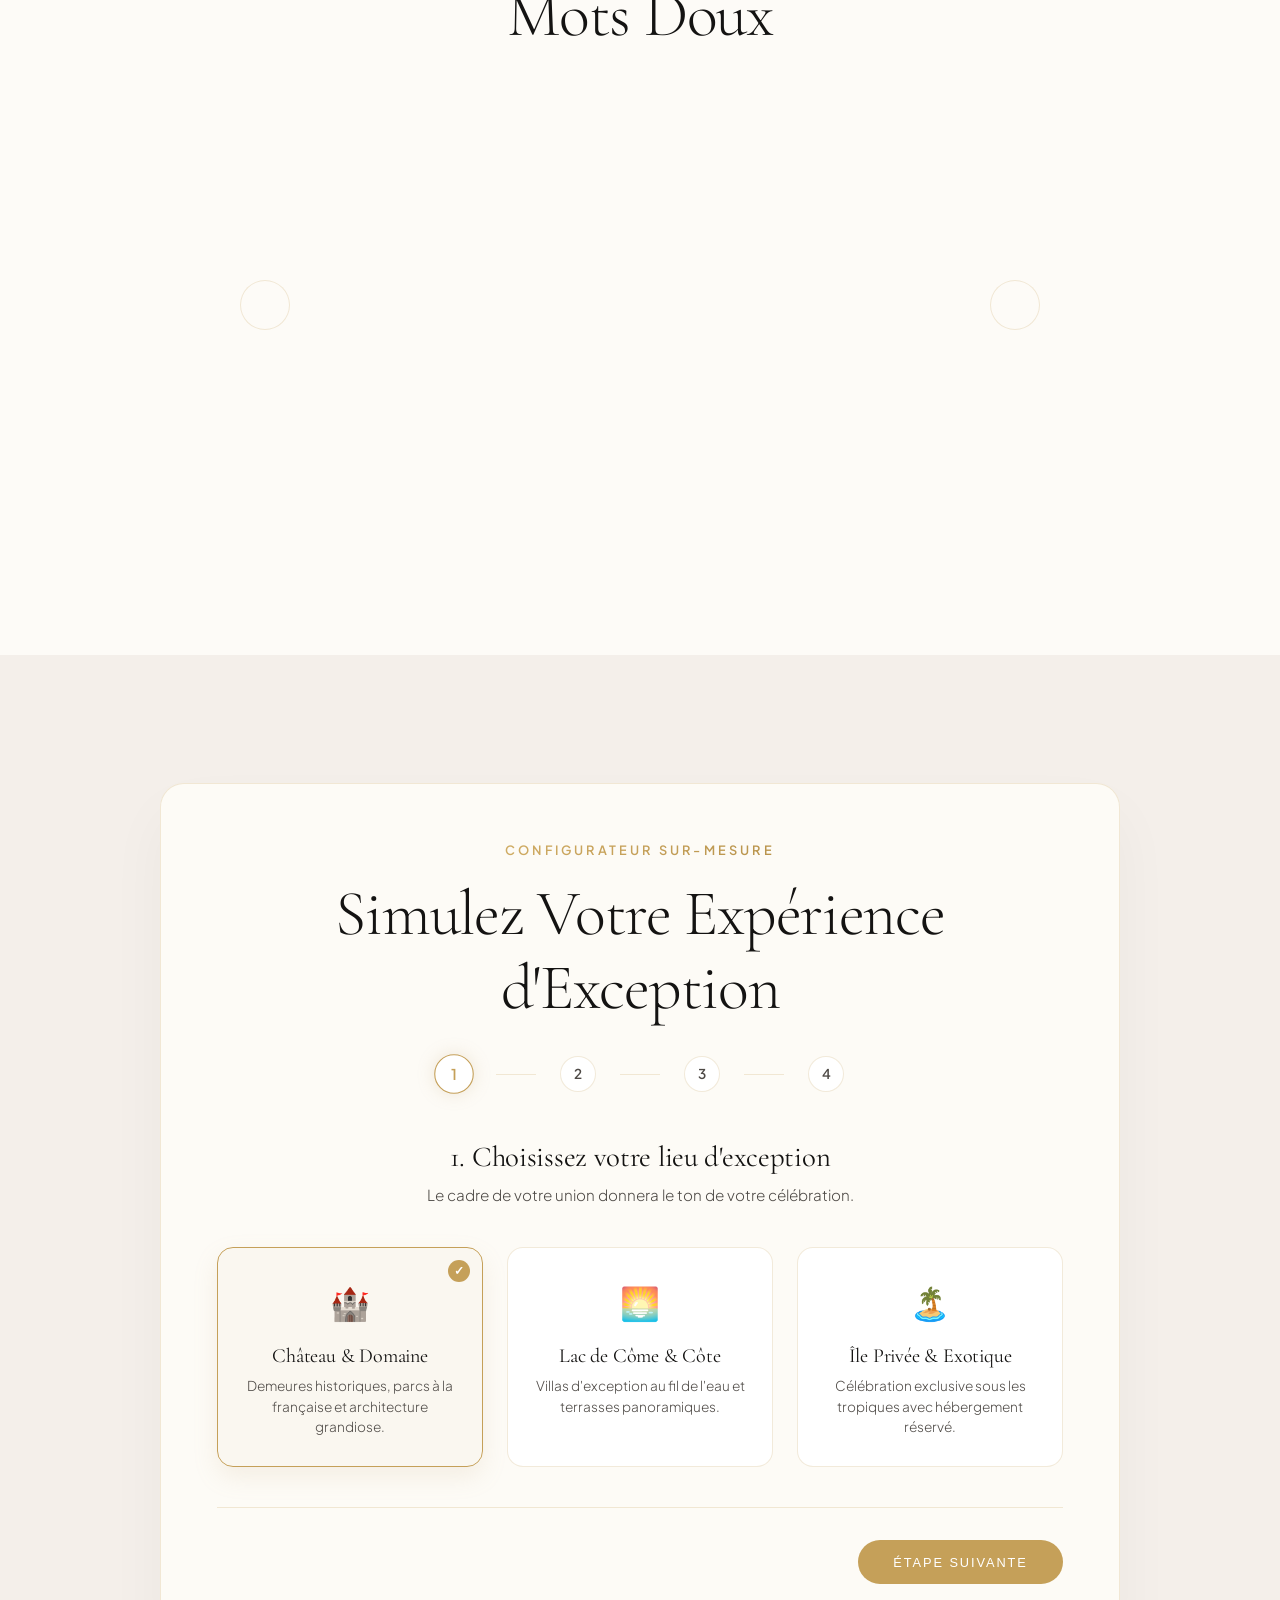
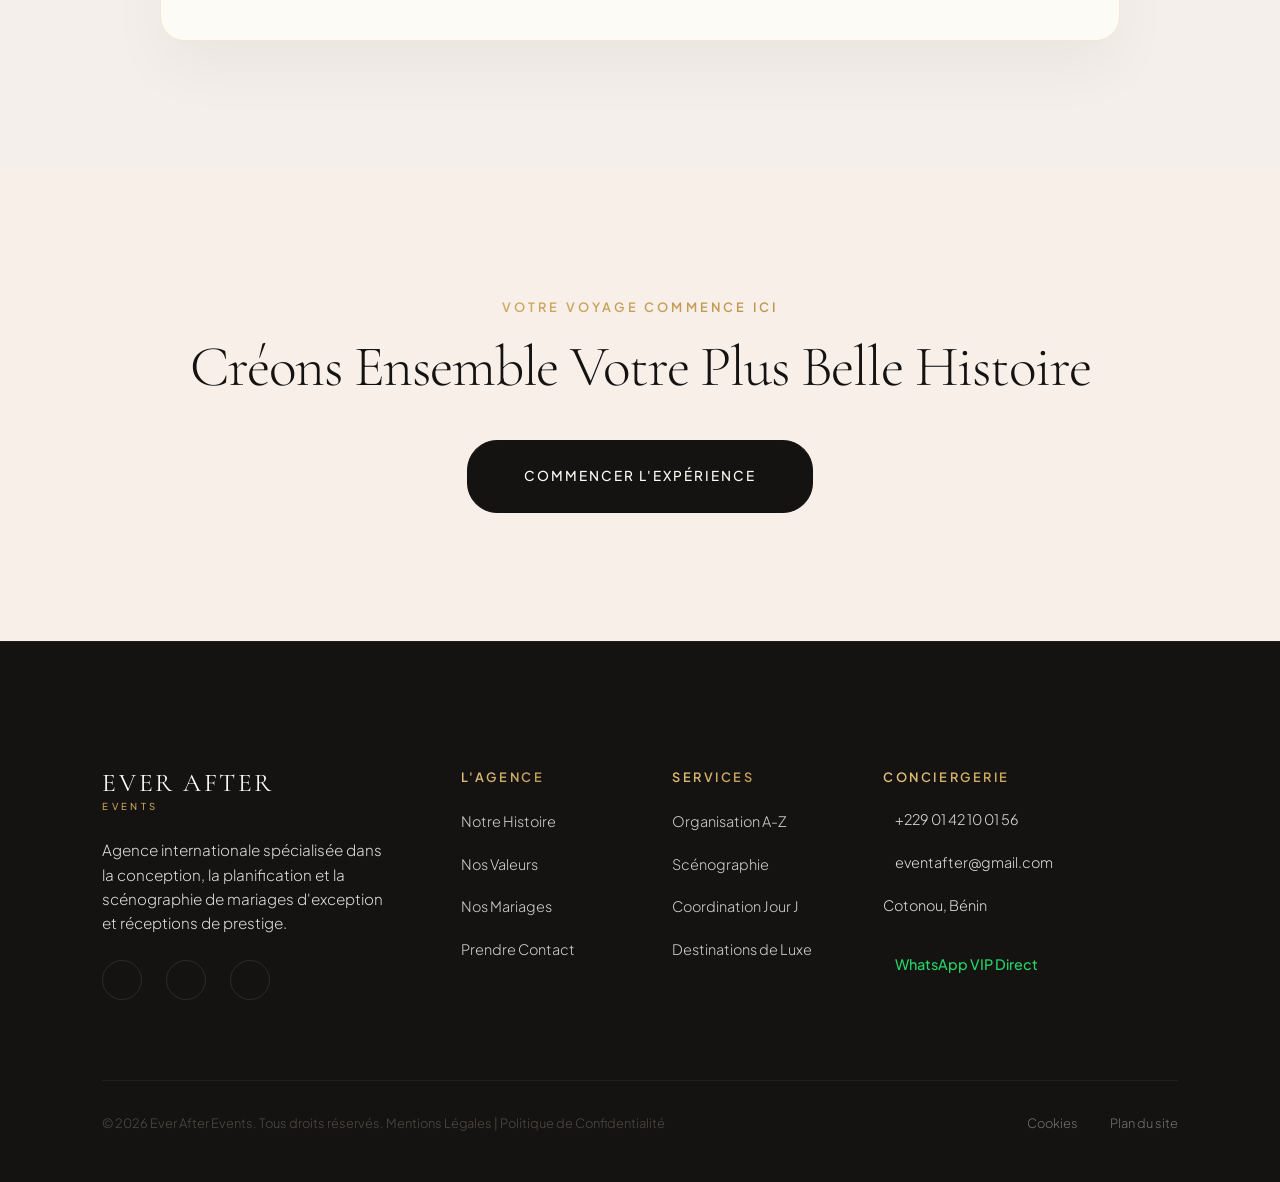
==== commit 16aca1d9: "de" ====
--- a/index.html
+++ b/index.html
@@ -47,6 +47,8 @@
     <link rel="stylesheet" href="css/vipBooking.css">
     <link rel="stylesheet" href="css/soundscape.css">
     <link rel="stylesheet" href="css/videoReviews.css">
+    <link rel="stylesheet" href="css/socialProof.css">
+    <link rel="stylesheet" href="css/clientPortal.css">
 
     <!-- Google tag (gtag.js) -->
     <script async src="https://www.googletagmanager.com/gtag/js?id=G-VEGGFT72RF"></script>
@@ -103,6 +105,7 @@
                     </li>
                     <li><a href="about.html" class="nav-link" data-fr="À Propos" data-en="About Us">À Propos</a></li>
                     <li><a href="contact.html" class="nav-link" data-fr="Contact" data-en="Contact">Contact</a></li>
+                    <li><a href="#" class="nav-link btn-open-portal" data-fr="Espace VIP" data-en="VIP Portal">Espace VIP</a></li>
                 </ul>
             </nav>
 
@@ -129,6 +132,7 @@
             </li>
             <li><a href="about.html" class="mobile-nav-link" data-fr="À Propos" data-en="About Us">À Propos</a></li>
             <li><a href="contact.html" class="mobile-nav-link" data-fr="Contact" data-en="Contact">Contact</a></li>
+            <li><a href="#" class="mobile-nav-link btn-open-portal" data-fr="Espace VIP" data-en="VIP Portal">Espace VIP</a></li>
             <li class="mobile-nav-cta">
                 <a href="contact.html" class="btn-primary" data-fr="Prendre RDV" data-en="Book an Appt">Prendre RDV</a>
             </li>
@@ -677,6 +681,8 @@
     <script src="js/vipBooking.js"></script>
     <script src="js/soundscape.js"></script>
     <script src="js/videoReviews.js"></script>
+    <script src="js/socialProof.js"></script>
+    <script src="js/clientPortal.js"></script>
     <script src="js/heroFallback.js"></script>
     <script src="js/chatbot.js"></script>
     <script src="js/tracking.js"></script>
--- a/css/socialProof.css
+++ b/css/socialProof.css
@@ -0,0 +1,75 @@
+/* ═══════════════════════════════════════════════════════════
+   Ever After Events — Social Proof Notification (CSS)
+   Discreet Luxury Toast Notification
+   ═══════════════════════════════════════════════════════════ */
+
+.social-proof-toast {
+    position: fixed;
+    bottom: 2rem;
+    right: 2rem;
+    z-index: 9970;
+    background: rgba(253, 251, 247, 0.95);
+    backdrop-filter: blur(12px);
+    -webkit-backdrop-filter: blur(12px);
+    border: 1px solid var(--color-gold, #C5A880);
+    border-radius: 16px;
+    padding: 1rem 1.25rem;
+    max-width: 340px;
+    box-shadow: 0 15px 35px rgba(17, 17, 17, 0.12);
+    display: flex;
+    align-items: center;
+    gap: 0.85rem;
+    transform: translateY(100px);
+    opacity: 0;
+    visibility: hidden;
+    transition: all 0.5s cubic-bezier(0.16, 1, 0.3, 1);
+}
+
+.social-proof-toast.active {
+    transform: translateY(0);
+    opacity: 1;
+    visibility: visible;
+}
+
+.social-proof-icon {
+    font-size: 1.6rem;
+    color: var(--color-gold, #C5A880);
+    flex-shrink: 0;
+}
+
+.social-proof-content p {
+    margin: 0;
+    font-size: 0.82rem;
+    color: var(--color-dark, #111);
+    line-height: 1.4;
+}
+
+.social-proof-time {
+    font-size: 0.7rem;
+    color: var(--color-gold, #C5A880);
+    font-weight: 600;
+    text-transform: uppercase;
+    letter-spacing: 0.08em;
+    display: block;
+    margin-bottom: 0.25rem;
+}
+
+.social-proof-close {
+    position: absolute;
+    top: 6px;
+    right: 10px;
+    background: none;
+    border: none;
+    color: var(--color-gray, #888);
+    font-size: 0.9rem;
+    cursor: pointer;
+}
+
+@media (max-width: 768px) {
+    .social-proof-toast {
+        bottom: 5.5rem;
+        right: 1.25rem;
+        left: 1.25rem;
+        max-width: none;
+    }
+}
--- a/css/clientPortal.css
+++ b/css/clientPortal.css
@@ -0,0 +1,107 @@
+/* ═══════════════════════════════════════════════════════════
+   Ever After Events — Client VIP Portal Modal (CSS)
+   Bespoke Client Space Login & Dashboard Preview
+   ═══════════════════════════════════════════════════════════ */
+
+.portal-modal-overlay {
+    position: fixed;
+    top: 0;
+    left: 0;
+    width: 100%;
+    height: 100%;
+    height: 100dvh;
+    background: rgba(17, 17, 17, 0.85);
+    backdrop-filter: blur(12px);
+    -webkit-backdrop-filter: blur(12px);
+    z-index: 9992;
+    display: flex;
+    align-items: center;
+    justify-content: center;
+    padding: 1.5rem;
+    opacity: 0;
+    visibility: hidden;
+    transition: opacity 0.4s ease, visibility 0.4s ease;
+}
+
+.portal-modal-overlay.active {
+    opacity: 1;
+    visibility: visible;
+}
+
+.portal-modal-card {
+    background: var(--color-bg-light, #FDFBF7);
+    border: 1px solid var(--color-gold, #C5A880);
+    border-radius: 24px;
+    max-width: 580px;
+    width: 100%;
+    padding: 3rem;
+    position: relative;
+    box-shadow: 0 40px 80px rgba(0, 0, 0, 0.4);
+    transform: translateY(20px);
+    transition: transform 0.4s cubic-bezier(0.16, 1, 0.3, 1);
+}
+
+.portal-modal-overlay.active .portal-modal-card {
+    transform: translateY(0);
+}
+
+.portal-modal-close {
+    position: absolute;
+    top: 1.5rem;
+    right: 1.5rem;
+    background: rgba(197, 168, 128, 0.1);
+    border: 1px solid var(--color-border, rgba(197, 168, 128, 0.3));
+    color: var(--color-dark, #111);
+    width: 36px;
+    height: 36px;
+    border-radius: 50%;
+    display: flex;
+    align-items: center;
+    justify-content: center;
+    font-size: 1.2rem;
+    cursor: pointer;
+}
+
+/* Dashboard View inside Modal */
+.portal-dashboard-view {
+    display: none;
+    text-align: center;
+}
+
+.portal-dashboard-view.active {
+    display: block;
+}
+
+.portal-stat-badge {
+    background: rgba(197, 168, 128, 0.1);
+    border: 1px solid var(--color-gold, #C5A880);
+    color: var(--color-gold, #C5A880);
+    padding: 0.5rem 1.25rem;
+    border-radius: 20px;
+    font-size: 0.8rem;
+    font-weight: 600;
+    display: inline-block;
+    margin-bottom: 1.5rem;
+}
+
+.portal-timeline-list {
+    text-align: left;
+    list-style: none;
+    margin: 1.5rem 0 2rem;
+    padding: 0;
+}
+
+.portal-timeline-list li {
+    padding: 0.75rem 0;
+    border-bottom: 1px solid var(--color-border, rgba(197, 168, 128, 0.2));
+    font-size: 0.9rem;
+    display: flex;
+    justify-content: space-between;
+    align-items: center;
+}
+
+@media (max-width: 768px) {
+    .portal-modal-card {
+        padding: 2rem 1.25rem;
+    }
+}
